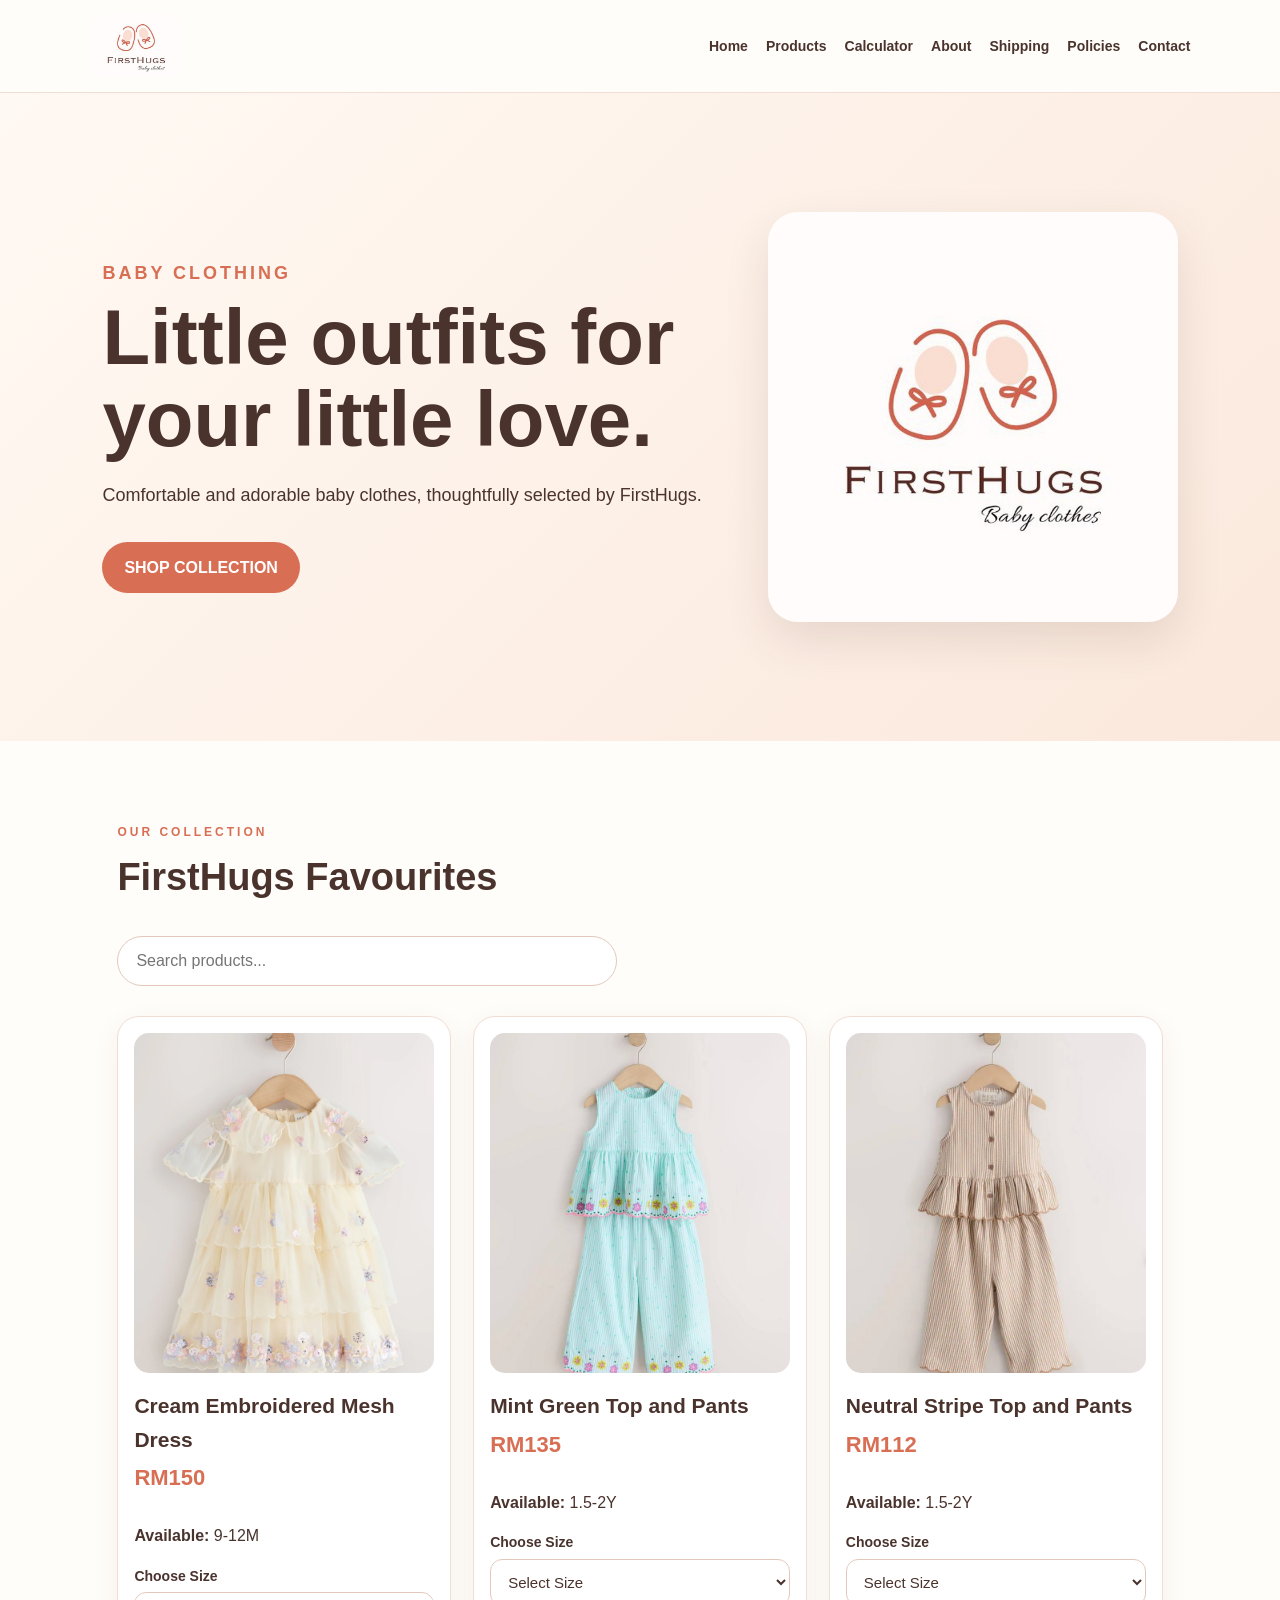
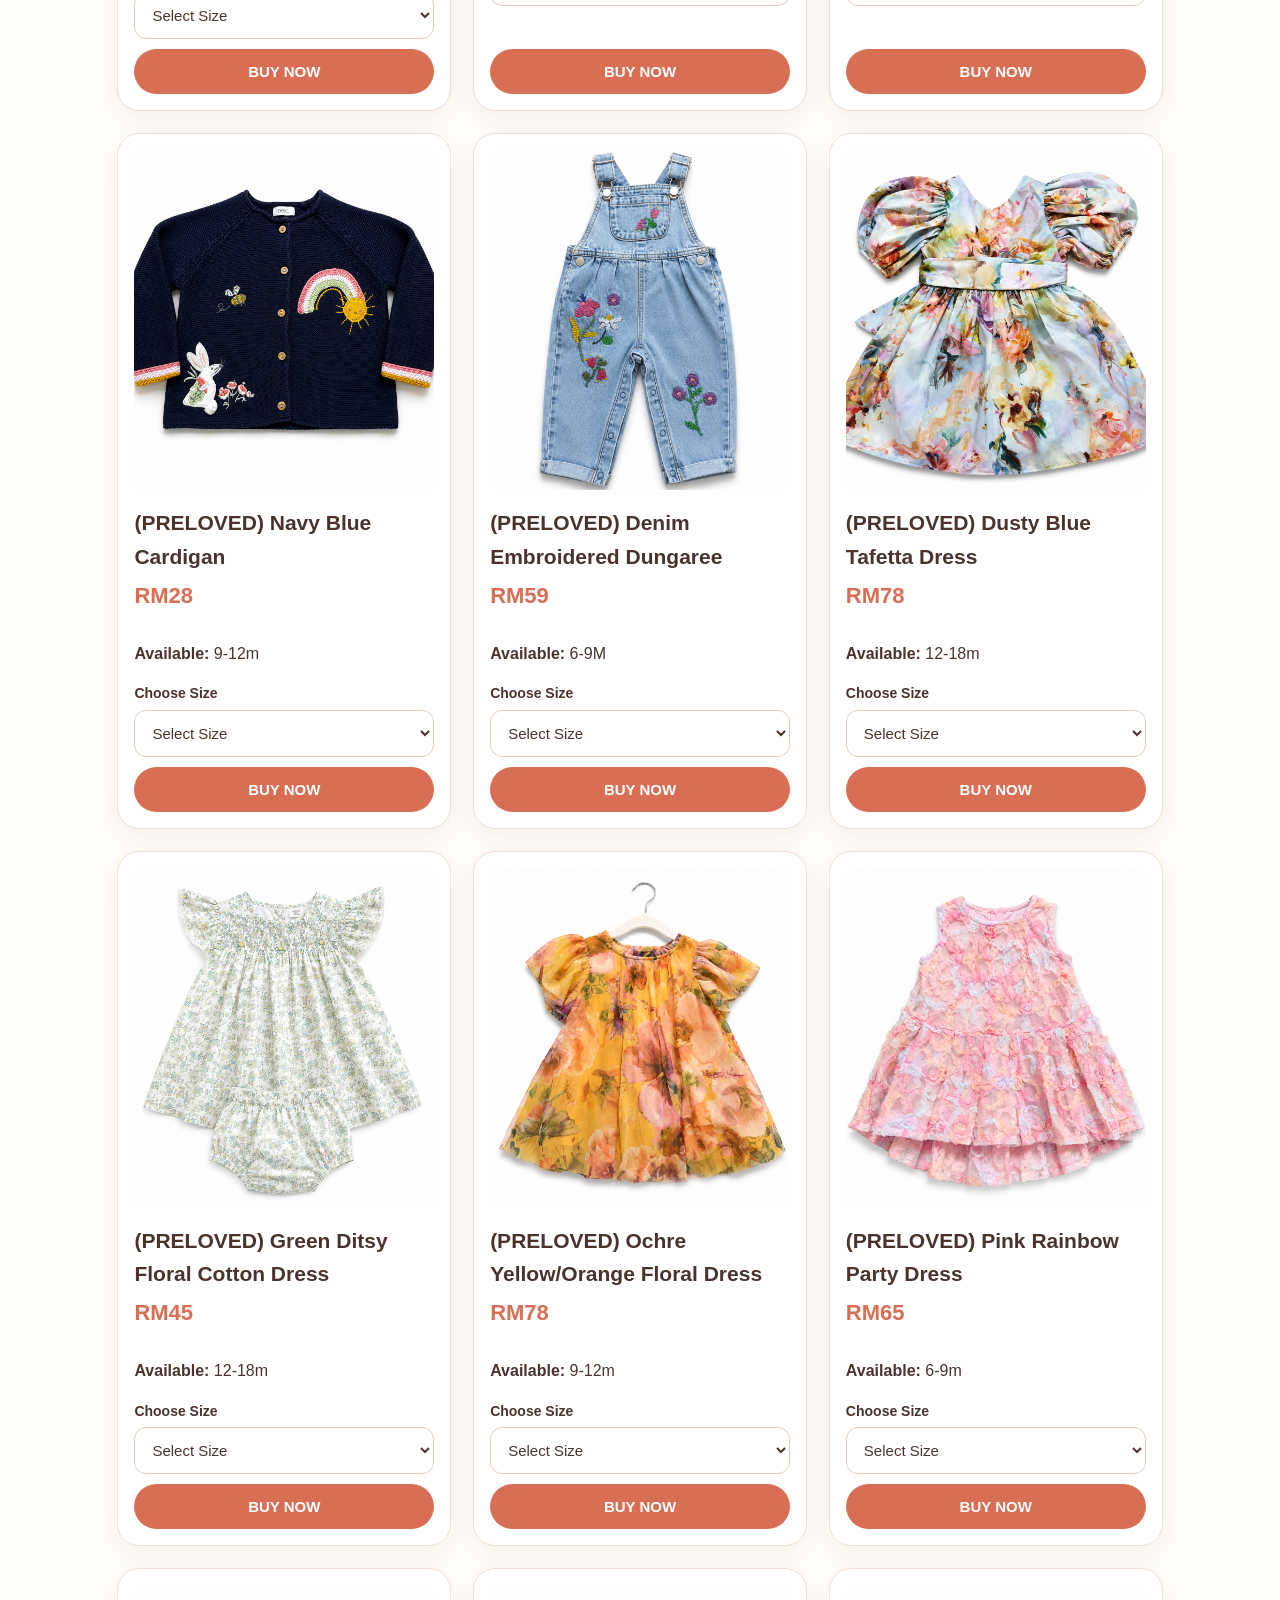
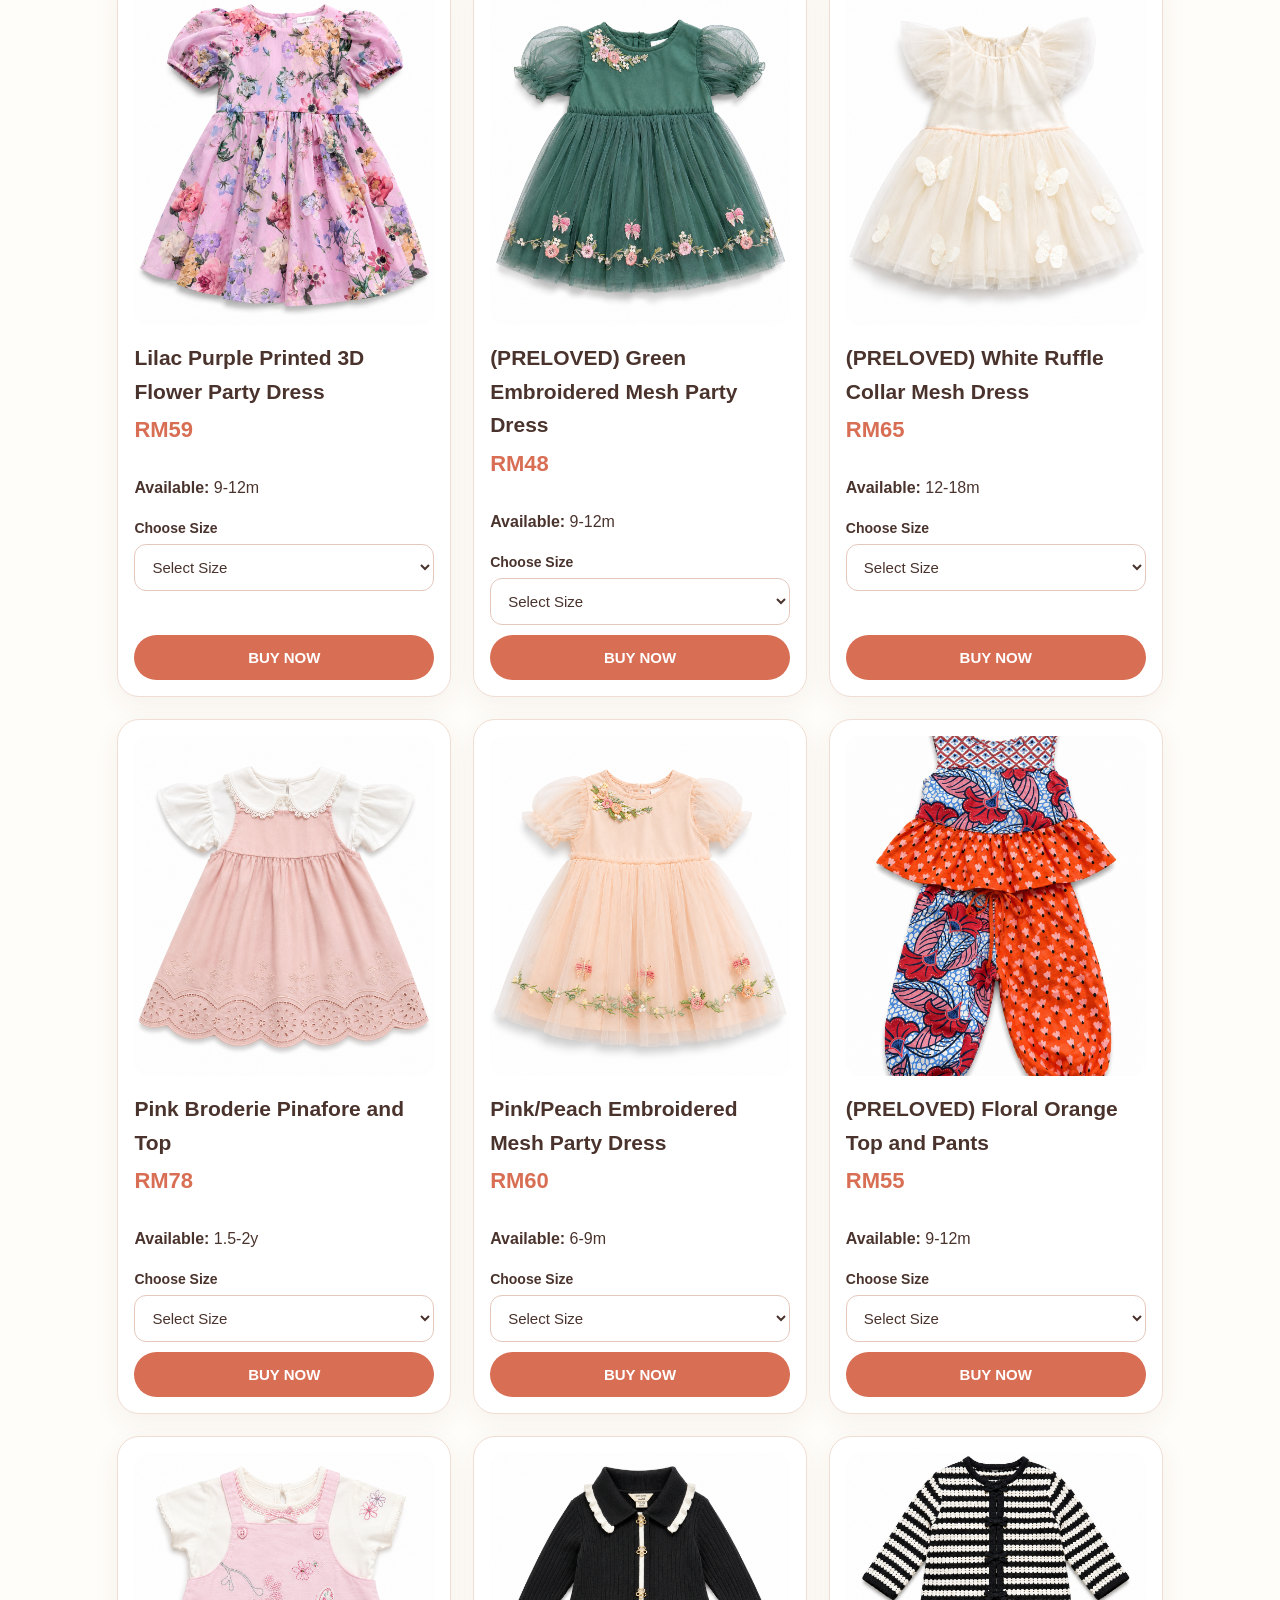
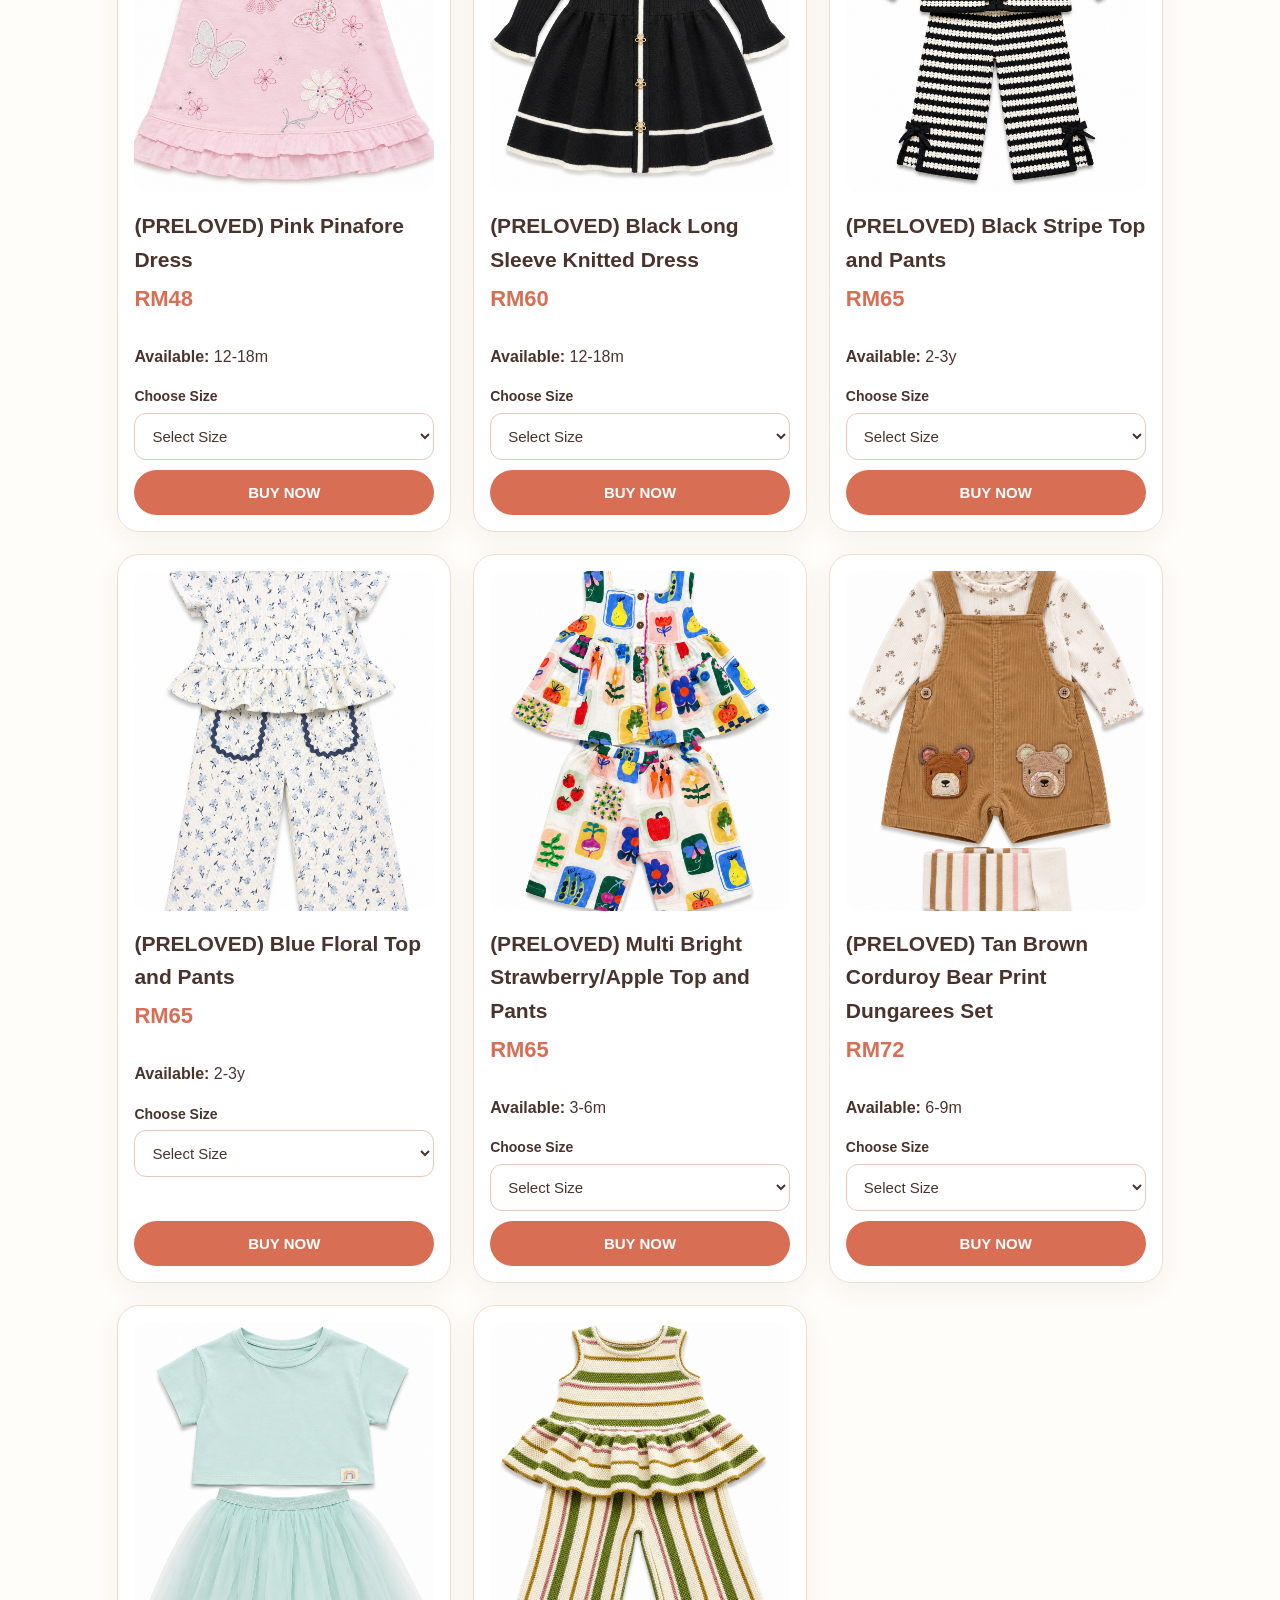
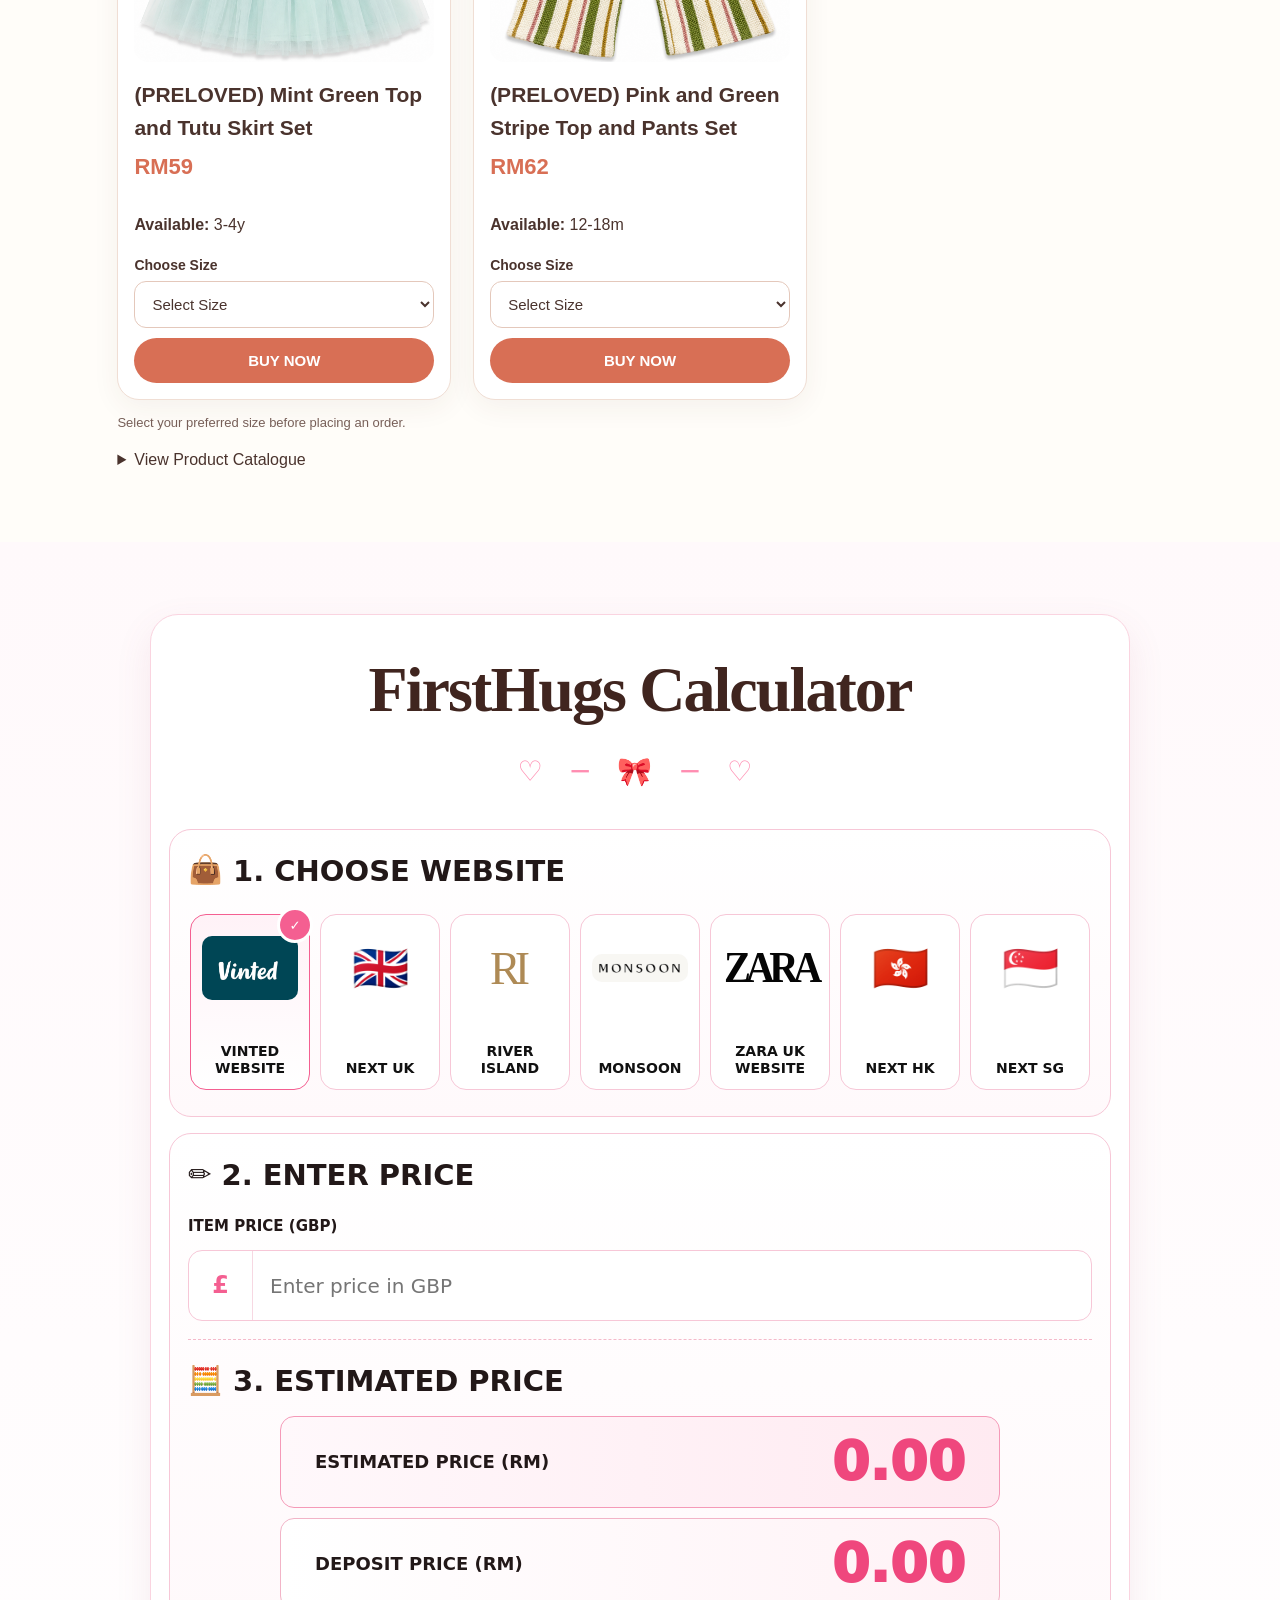
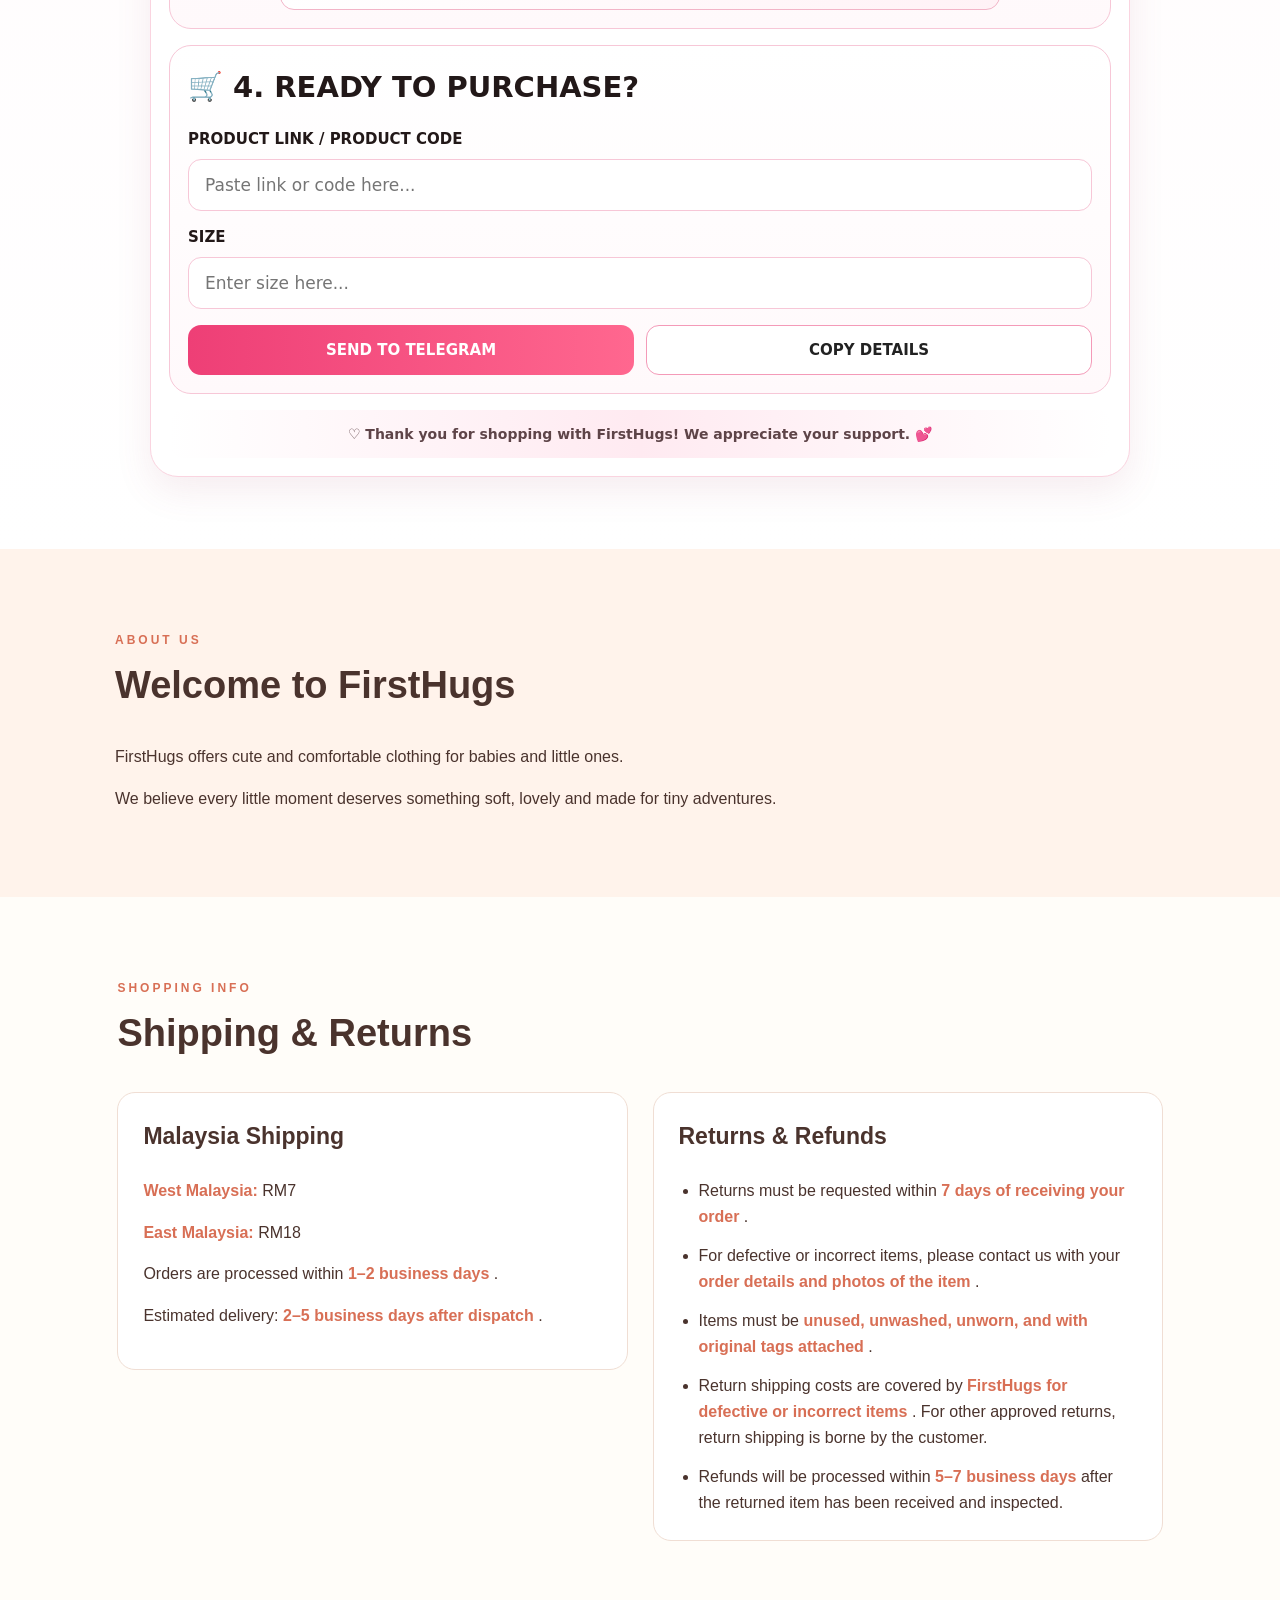
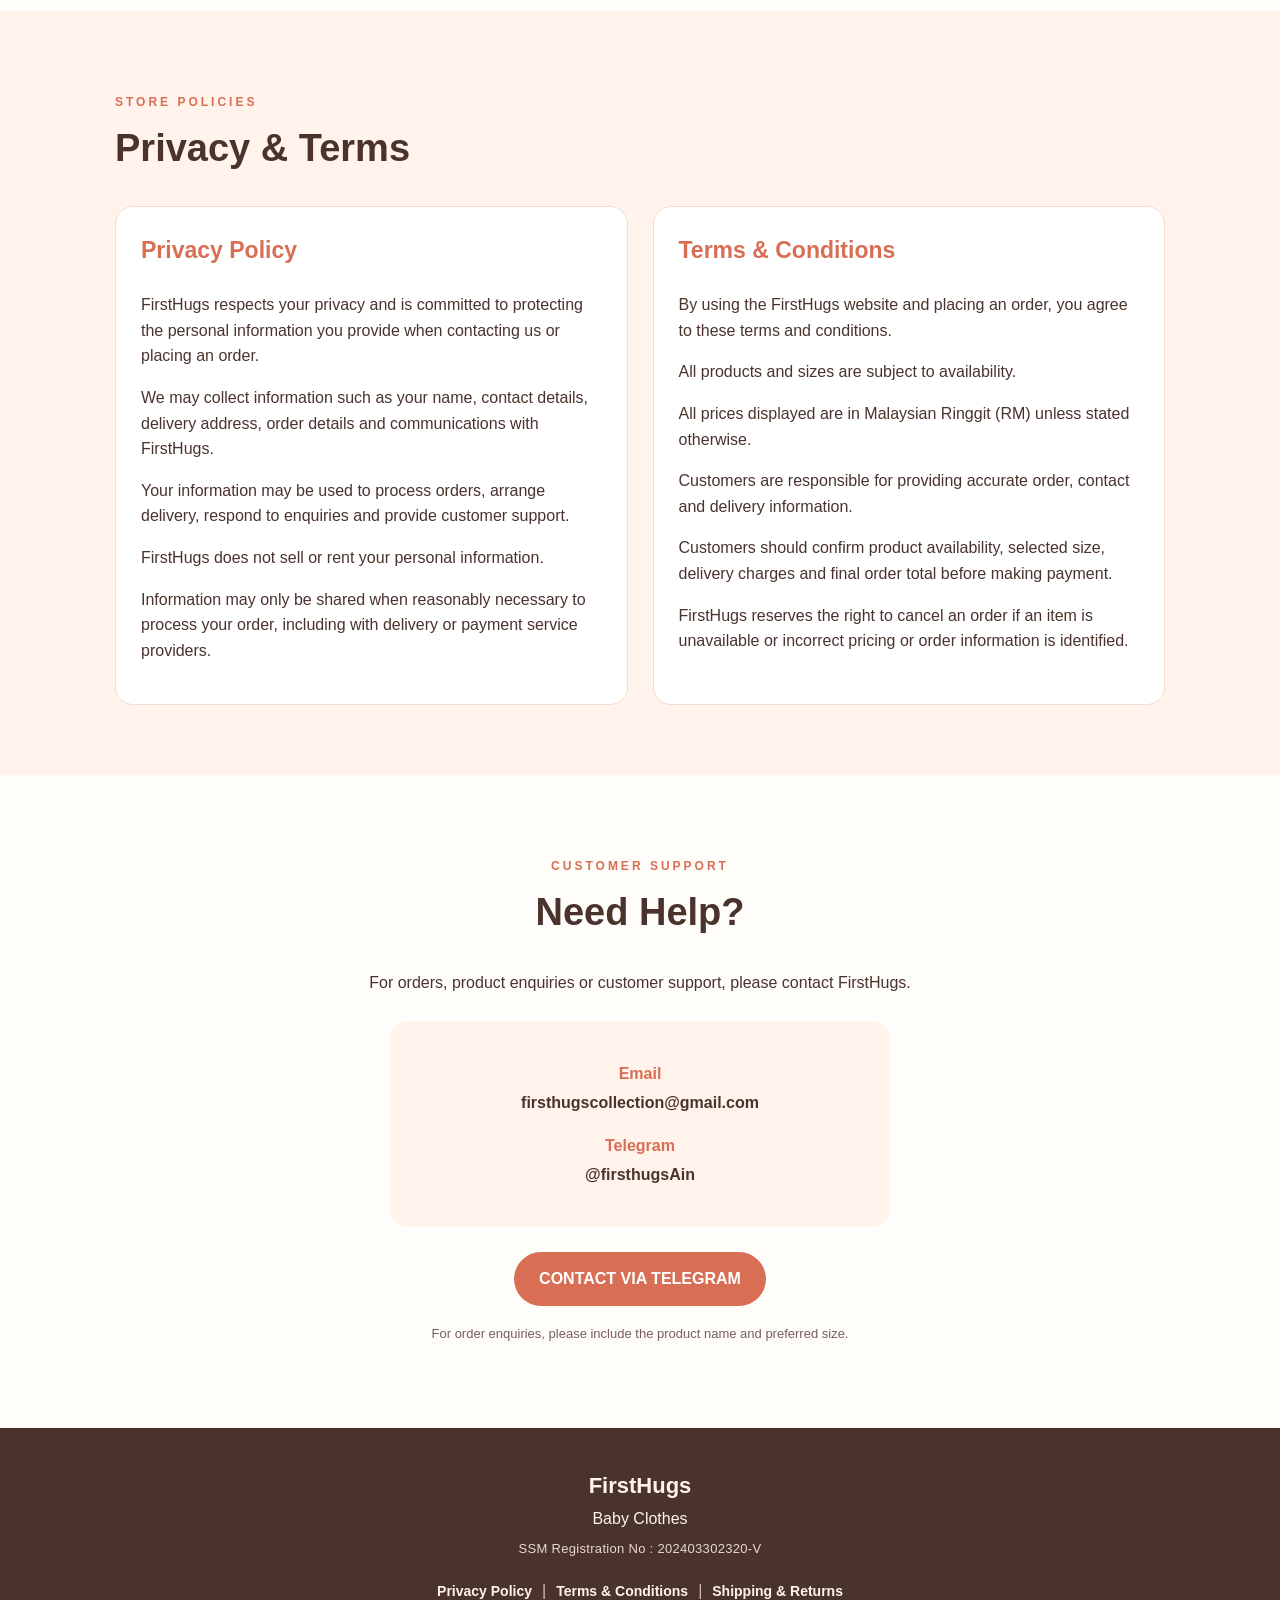
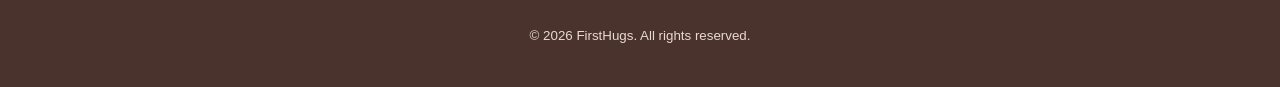
==== index.html @ 2684d957 "Update index.html" ====
<!DOCTYPE html>
<html lang="en">

<head>
  <meta charset="UTF-8">

  <meta
    name="viewport"
    content="width=device-width, initial-scale=1.0"
  >

  <title>FirstHugs | Baby Clothes Malaysia</title>

  <meta
    name="description"
    content="Shop FirstHugs baby clothes in Malaysia. Dresses, tops, pants, dungarees and preloved baby clothing with nationwide delivery."
  >

  <link rel="stylesheet" href="style.css">


<style>
/* ==============================
   FIRSTHUGS CALCULATOR
   Scoped styles only
================================ */
#calculator.fhc-section{
  padding:72px 18px;
  background:linear-gradient(180deg,#fff9fb 0%,#fff 100%);
}
#calculator .fhc-wrap{
  width:min(980px,100%);
  margin:0 auto;
  padding:18px;
  background:#fff;
  border:1px solid #fad4e0;
  border-radius:28px;
  box-shadow:0 14px 36px rgba(171,74,112,.10);
  color:#221818;
  font-family:Inter,ui-sans-serif,system-ui,-apple-system,"Segoe UI",sans-serif;
}
#calculator *{box-sizing:border-box}
#calculator .fhc-header{text-align:center;padding:6px 10px 18px}
#calculator .fhc-header h2{
  margin:0;
  font-family:"Trebuchet MS","Comic Sans MS",cursive;
  font-size:clamp(38px,7vw,64px);
  font-weight:800;
  letter-spacing:-.03em;
  color:#40251f;
}
#calculator .fhc-decor{margin-top:8px;color:#ff8db1;font-size:28px;letter-spacing:10px}
#calculator .fhc-card{
  border:1.5px solid #f7c7d7;
  border-radius:22px;
  background:linear-gradient(180deg,#fff,#fff9fb);
  padding:18px;
  margin-top:16px;
}
#calculator .fhc-title{display:flex;align-items:center;gap:10px;font-size:clamp(21px,3vw,29px);font-weight:900;margin-bottom:16px}
#calculator .fhc-icon{font-size:28px}
#calculator .fhc-shops{display:grid;grid-template-columns:repeat(7,minmax(118px,1fr));gap:10px;overflow-x:auto;padding:4px 2px 8px}
#calculator .fhc-shop{
  min-width:118px;border:1.5px solid #f7c7d7;background:#fff;border-radius:16px;padding:12px 9px;cursor:pointer;
  display:flex;flex-direction:column;align-items:center;justify-content:space-between;gap:10px;min-height:176px;position:relative;
  color:#111;
}
#calculator .fhc-shop.fhc-active{border-color:#f45f91;background:linear-gradient(180deg,#fff2f7,#fff)}
#calculator .fhc-shop.fhc-active:after{content:'✓';position:absolute;right:-4px;top:-8px;width:30px;height:30px;border-radius:50%;display:grid;place-items:center;background:#f45f91;color:#fff;font-weight:900;border:3px solid #fff}
#calculator .fhc-logo-box{height:82px;width:100%;display:flex;align-items:center;justify-content:center}
#calculator .fhc-logo-img{max-width:96px;max-height:72px;object-fit:contain;border-radius:10px}
#calculator .fhc-flag{font-size:46px;line-height:1}
#calculator .fhc-ri{font-family:Georgia,serif;color:#ae8a55;font-size:46px;letter-spacing:-6px;padding-right:6px}
#calculator .fhc-zara{font-family:Didot,"Bodoni MT","Times New Roman",serif;font-size:44px;font-weight:900;letter-spacing:-6px;transform:scaleX(.92);color:#050505;line-height:1}
#calculator .fhc-shop-name{font-size:14px;font-weight:900;text-align:center;line-height:1.2;color:#111}
#calculator .fhc-price-wrap{display:grid;gap:12px}
#calculator .fhc-label{font-size:15px;font-weight:900;color:#221818}
#calculator .fhc-input-shell{display:flex;align-items:center;border:1.5px solid #f7c7d7;border-radius:14px;background:#fff;overflow:hidden}
#calculator .fhc-currency{min-width:64px;text-align:center;color:#f45f91;font-size:24px;font-weight:900;border-right:1px solid #f7d8e2;padding:15px 10px}
#calculator .fhc-input{width:100%;border:0;outline:0;font-size:20px;padding:17px;background:transparent;color:#221818}
#calculator .fhc-estimate{margin-top:18px;border-top:1px dashed #f4b9ca;padding-top:18px}
#calculator .fhc-result-grid{display:grid;grid-template-columns:1fr;gap:10px;max-width:720px;margin:0 auto}
#calculator .fhc-result-box{background:linear-gradient(90deg,#fff8fb,#ffeaf1);border:1.5px solid #f59ab8;border-radius:14px;padding:18px 34px;display:flex;align-items:center;justify-content:space-between;gap:18px;min-height:92px}
#calculator .fhc-result-label{font-weight:900;font-size:18px;color:#221818}
#calculator .fhc-amount{font-size:clamp(34px,6vw,54px);font-weight:950;color:#ef477d;line-height:1}
#calculator .fhc-deposit-box{border-color:#f2b4c7;background:linear-gradient(90deg,#fff,#fff2f6)}
#calculator .fhc-order-grid{display:grid;grid-template-columns:1fr;gap:14px}
#calculator .fhc-field{display:grid;gap:8px}
#calculator .fhc-text-input{width:100%;border:1.5px solid #f7c7d7;border-radius:13px;padding:15px 16px;font-size:17px;background:#fff;color:#221818;outline:0}
#calculator .fhc-actions{display:grid;grid-template-columns:1fr 1fr;gap:12px;margin-top:16px}
#calculator .fhc-btn{border:0;border-radius:13px;padding:15px 14px;font-size:15px;font-weight:900;cursor:pointer;text-align:center}
#calculator .fhc-telegram{background:linear-gradient(90deg,#ee3f76,#ff678f);color:white}
#calculator .fhc-copy{background:#fff;border:1.5px solid #f49ab8;color:#222}
#calculator .fhc-footer{margin-top:16px;text-align:center;padding:13px;border-radius:14px;background:linear-gradient(90deg,#fff,#ffeaf1,#fff);font-weight:800;font-size:14px;color:#5e4448}
@media(max-width:720px){
  #calculator.fhc-section{padding:44px 8px}
  #calculator .fhc-wrap{padding:10px;border-radius:20px}
  #calculator .fhc-card{padding:14px;border-radius:18px}
  #calculator .fhc-shops{grid-template-columns:repeat(7,112px)}
  #calculator .fhc-shop{min-width:112px;min-height:160px}
  #calculator .fhc-result-grid,#calculator .fhc-actions{grid-template-columns:1fr}
  #calculator .fhc-header h2{font-size:42px}
  #calculator .fhc-result-box{padding:16px 18px}
}
</style>
</head>


<body>


<!-- ==============================
     HEADER
================================ -->

<header class="top">

  <a class="brand" href="#home">

    <img
      src="firsthugs-logo.jpeg"
      alt="FirstHugs Baby Clothes Logo"
    >

  </a>


  <nav>

    <a href="#home">
      Home
    </a>

    <a href="#products">
      Products
    </a>

    <a href="#calculator">
      Calculator
    </a>

    <a href="#about">
      About
    </a>

    <a href="#shipping">
      Shipping
    </a>

    <a href="#policies">
      Policies
    </a>

    <a href="#contact">
      Contact
    </a>

  </nav>

</header>



<main>


<!-- ==============================
     HOME
================================ -->

<section
  class="hero"
  id="home"
>

  <div class="hero-text">

    <p class="eyebrow">
      BABY CLOTHING
    </p>


    <h1>
      Little outfits for your little love.
    </h1>


    <p>
      Comfortable and adorable baby clothes,
      thoughtfully selected by FirstHugs.
    </p>


    <a
      class="main-button"
      href="#products"
    >
      SHOP COLLECTION
    </a>

  </div>


  <img
    class="hero-logo"
    src="firsthugs-logo.jpeg"
    alt="FirstHugs Baby Clothes"
  >

</section>



<!-- ==============================
     PRODUCTS
================================ -->

<section
  id="products"
  class="section"
>

  <p class="eyebrow">
    OUR COLLECTION
  </p>


  <h2>
    FirstHugs Favourites
  </h2>


  <div class="search-area">

    <input
      type="search"
      id="product-search"
      placeholder="Search products..."
      aria-label="Search FirstHugs products"
    >

  </div>


  <!--
    ALL PRODUCT CARDS FROM products.js
    WILL APPEAR HERE AUTOMATICALLY
  -->

  <div
    id="product-list"
    class="products"
  ></div>


  <p
    id="no-products"
    class="note"
    style="display: none;"
  >
    No products found.
  </p>


  <p class="note">
    Select your preferred size before placing an order.
  </p>


  <!-- ============================
       CRAWLER-FRIENDLY CATALOGUE
  ============================= -->

  <details class="catalogue-summary">

    <summary>
      View Product Catalogue
    </summary>


    <div class="catalogue-content">

      <h3>
        Current FirstHugs Collection
      </h3>


      <p>
        <strong>Cream Embroidered Mesh Dress</strong><br>
        RM150 · Available Size: 9-12M
      </p>


      <p>
        <strong>Neutral Embroidered Top and Pants</strong><br>
        RM125 · Available Size: 1.5-2Y
      </p>


      <p>
        <strong>Mint Green Top and Pants</strong><br>
        RM135 · Available Size: 1.5-2Y
      </p>


      <p>
        <strong>Neutral Stripe Top and Pants</strong><br>
        RM112 · Available Size: 1.5-2Y
      </p>


      <p>
        <strong>(PRELOVED) Navy Blue Cardigan</strong><br>
        RM28 · Available Size: 9-12M
      </p>


      <p>
        <strong>(PRELOVED) Denim Embroidered Dungaree</strong><br>
        RM59 · Available Size: 6-9M
      </p>


      <p>
        <strong>(PRELOVED) Dusty Blue Tafetta Dress</strong><br>
        RM78 · Available Size: 12-18M
      </p>


      <p>
        <strong>(PRELOVED) Green Ditsy Floral Cotton Dress</strong><br>
        RM45 · Available Size: 12-18M
      </p>


      <p>
        <strong>(PRELOVED) Ochre Yellow/Orange Floral Dress</strong><br>
        RM78 · Available Size: 9-12M
      </p>


      <p>
        <strong>(PRELOVED) Pink Rainbow Party Dress</strong><br>
        RM65 · Available Size: 6-9M
      </p>


      <p>
        <strong>Berry Red Embroidered Mesh Party Dress</strong><br>
        RM78 · Available Size: 9-12M
      </p>


      <p>
        <strong>Lilac Purple Printed 3D Flower Party Dress</strong><br>
        RM59 · Available Size: 9-12M
      </p>


      <p>
        <strong>(PRELOVED) Green Embroidered Mesh Party Dress</strong><br>
        RM48 · Available Size: 9-12M
      </p>


      <p>
        <strong>(PRELOVED) White Ruffle Collar Mesh Dress</strong><br>
        RM65 · Available Size: 12-18M
      </p>


      <p>
        <strong>Pink Broderie Pinafore and Top</strong><br>
        RM78 · Available Size: 1.5-2Y
      </p>


      <p>
        <strong>Pink/Peach Embroidered Mesh Party Dress</strong><br>
        RM60 · Available Size: 6-9M
      </p>


      <p>
        <strong>(PRELOVED) Floral Orange Top and Pants</strong><br>
        RM55 · Available Size: 9-12M
      </p>


      <p>
        <strong>(PRELOVED) White Tulip Top and Pants</strong><br>
        RM65 · Available Size: 9-12M
      </p>


      <p>
        <strong>(PRELOVED) Pink Pinafore Dress</strong><br>
        RM48 · Available Size: 12-18M
      </p>


      <p>
        <strong>(PRELOVED) Black Long Sleeve Knitted Dress</strong><br>
        RM60 · Available Size: 12-18M
      </p>


      <p>
        <strong>(PRELOVED) Black Stripe Top and Pants</strong><br>
        RM65 · Available Size: 2-3Y
      </p>


      <p>
        <strong>(PRELOVED) White Long Sleeve Knitted Dress</strong><br>
        RM60 · Available Size: 12-18M
      </p>


      <p>
        <strong>(PRELOVED) Blue Floral Top and Pants</strong><br>
        RM65 · Available Size: 2-3Y
      </p>


      <p>
        <strong>(PRELOVED) Multi Bright Strawberry/Apple Top and Pants</strong><br>
        RM65 · Available Size: 3-6M
      </p>


      <p>
        <strong>(PRELOVED) Tan Brown Corduroy Bear Print Dungarees Set</strong><br>
        RM72 · Available Size: 6-9M
      </p>


      <p>
        <strong>(PRELOVED) Mint Green Top and Tutu Skirt Set</strong><br>
        RM59 · Available Size: 3-4Y
      </p>


      <p>
        <strong>(PRELOVED) Pink and Green Stripe Top and Pants Set</strong><br>
        RM62 · Available Size: 12-18M
      </p>

    </div>

  </details>

</section>




<!-- ==============================
     FIRSTHUGS CALCULATOR
================================ -->
<section id="calculator" class="fhc-section">
  <div class="fhc-wrap">
    <div class="fhc-header">
      <h2>FirstHugs Calculator</h2>
      <div class="fhc-decor">♡ ─ 🎀 ─ ♡</div>
    </div>

    <div class="fhc-card">
      <div class="fhc-title"><span class="fhc-icon">👜</span><span>1. CHOOSE WEBSITE</span></div>
      <div class="fhc-shops" id="fhc-shops">
        <button type="button" class="fhc-shop fhc-active" data-shop="VINTED WEBSITE" data-currency="GBP" data-symbol="£" data-formula="vinted" data-deposit="vinted">
          <div class="fhc-logo-box"><img class="fhc-logo-img" src="[data-uri]" alt="Vinted"></div>
          <div class="fhc-shop-name">VINTED<br>WEBSITE</div>
        </button>
        <button type="button" class="fhc-shop" data-shop="NEXT UK" data-currency="GBP" data-symbol="£" data-formula="uk" data-deposit="50">
          <div class="fhc-logo-box"><div class="fhc-flag">🇬🇧</div></div><div class="fhc-shop-name">NEXT UK</div>
        </button>
        <button type="button" class="fhc-shop" data-shop="RIVER ISLAND" data-currency="GBP" data-symbol="£" data-formula="uk" data-deposit="50">
          <div class="fhc-logo-box"><div class="fhc-ri">RI</div></div><div class="fhc-shop-name">RIVER ISLAND</div>
        </button>
        <button type="button" class="fhc-shop" data-shop="MONSOON" data-currency="GBP" data-symbol="£" data-formula="uk" data-deposit="50">
          <div class="fhc-logo-box"><img class="fhc-logo-img" src="[data-uri]" alt="Monsoon"></div><div class="fhc-shop-name">MONSOON</div>
        </button>
        <button type="button" class="fhc-shop" data-shop="ZARA UK WEBSITE" data-currency="GBP" data-symbol="£" data-formula="zara" data-deposit="50">
          <div class="fhc-logo-box"><div class="fhc-zara">ZARA</div></div><div class="fhc-shop-name">ZARA UK<br>WEBSITE</div>
        </button>
        <button type="button" class="fhc-shop" data-shop="NEXT HK" data-currency="HKD" data-symbol="HK$" data-formula="hk" data-deposit="60">
          <div class="fhc-logo-box"><div class="fhc-flag">🇭🇰</div></div><div class="fhc-shop-name">NEXT HK</div>
        </button>
        <button type="button" class="fhc-shop" data-shop="NEXT SG" data-currency="SGD" data-symbol="S$" data-formula="sg" data-deposit="60">
          <div class="fhc-logo-box"><div class="fhc-flag">🇸🇬</div></div><div class="fhc-shop-name">NEXT SG</div>
        </button>
      </div>
    </div>

    <div class="fhc-card">
      <div class="fhc-title"><span class="fhc-icon">✏️</span><span>2. ENTER PRICE</span></div>
      <div class="fhc-price-wrap">
        <label class="fhc-label" id="fhc-price-label" for="fhc-price-input">ITEM PRICE (GBP)</label>
        <div class="fhc-input-shell"><span class="fhc-currency" id="fhc-currency-symbol">£</span><input class="fhc-input" id="fhc-price-input" type="number" inputmode="decimal" min="0" step="0.01" placeholder="Enter price in GBP"></div>
      </div>

      <div class="fhc-estimate">
        <div class="fhc-title" style="margin-bottom:12px"><span class="fhc-icon">🧮</span><span>3. ESTIMATED PRICE</span></div>
        <div class="fhc-result-grid">
          <div class="fhc-result-box">
            <div class="fhc-result-label">ESTIMATED PRICE (RM)</div>
            <div class="fhc-amount" id="fhc-result">0.00</div>
          </div>
          <div class="fhc-result-box fhc-deposit-box">
            <div class="fhc-result-label">DEPOSIT PRICE (RM)</div>
            <div class="fhc-amount" id="fhc-deposit">0.00</div>
          </div>
        </div>
      </div>
    </div>

    <div class="fhc-card">
      <div class="fhc-title"><span class="fhc-icon">🛒</span><span>4. READY TO PURCHASE?</span></div>
      <div class="fhc-order-grid">
        <div class="fhc-field">
          <label class="fhc-label" for="fhc-product-link">PRODUCT LINK / PRODUCT CODE</label>
          <input class="fhc-text-input" id="fhc-product-link" type="text" placeholder="Paste link or code here...">
        </div>
        <div class="fhc-field">
          <label class="fhc-label" for="fhc-product-size">SIZE</label>
          <input class="fhc-text-input" id="fhc-product-size" type="text" placeholder="Enter size here...">
        </div>
      </div>
      <div class="fhc-actions">
        <button type="button" class="fhc-btn fhc-telegram" id="fhc-telegram-btn">SEND TO TELEGRAM</button>
        <button type="button" class="fhc-btn fhc-copy" id="fhc-copy-btn">COPY DETAILS</button>
      </div>
    </div>

    <div class="fhc-footer">♡ Thank you for shopping with FirstHugs! We appreciate your support. 💕</div>
  </div>
</section>


<!-- ==============================
     ABOUT
================================ -->

<section
  id="about"
  class="section soft"
>

  <div class="section-inner">

    <p class="eyebrow">
      ABOUT US
    </p>


    <h2>
      Welcome to FirstHugs
    </h2>


    <p>
      FirstHugs offers cute and comfortable clothing
      for babies and little ones.
    </p>


    <p>
      We believe every little moment deserves
      something soft, lovely and made for tiny adventures.
    </p>

  </div>

</section>



<!-- ==============================
     SHIPPING & RETURNS
================================ -->

<section
  id="shipping"
  class="section"
>

  <p class="eyebrow">
    SHOPPING INFO
  </p>


  <h2>
    Shipping & Returns
  </h2>


  <div class="info-grid">


    <!-- SHIPPING -->

    <div class="info-card">

      <h3>
        Malaysia Shipping
      </h3>


      <p>
        <strong>
          West Malaysia:
        </strong>

        RM7
      </p>


      <p>
        <strong>
          East Malaysia:
        </strong>

        RM18
      </p>


      <p>
        Orders are processed within
        <strong>
          1–2 business days
        </strong>.
      </p>


      <p>
        Estimated delivery:
        <strong>
          2–5 business days after dispatch
        </strong>.
      </p>

    </div>


    <!-- RETURNS -->

    <div class="info-card">

      <h3>
        Returns & Refunds
      </h3>


      <ul class="return-list">

        <li>

          Returns must be requested within

          <strong>
            7 days of receiving your order
          </strong>.

        </li>


        <li>

          For defective or incorrect items,
          please contact us with your

          <strong>
            order details and photos of the item
          </strong>.

        </li>


        <li>

          Items must be

          <strong>
            unused, unwashed, unworn,
            and with original tags attached
          </strong>.

        </li>


        <li>

          Return shipping costs are covered by

          <strong>
            FirstHugs for defective or incorrect items
          </strong>.

          For other approved returns,
          return shipping is borne by the customer.

        </li>


        <li>

          Refunds will be processed within

          <strong>
            5–7 business days
          </strong>

          after the returned item has been received
          and inspected.

        </li>

      </ul>

    </div>


  </div>

</section>



<!-- ==============================
     PRIVACY & TERMS
================================ -->

<section
  id="policies"
  class="section soft"
>

  <div class="section-inner">

    <p class="eyebrow">
      STORE POLICIES
    </p>


    <h2>
      Privacy & Terms
    </h2>


    <div class="policy-grid">


      <!-- PRIVACY -->

      <div class="policy-card">

        <h3>
          Privacy Policy
        </h3>


        <p>
          FirstHugs respects your privacy and is committed
          to protecting the personal information you provide
          when contacting us or placing an order.
        </p>


        <p>
          We may collect information such as your name,
          contact details, delivery address, order details
          and communications with FirstHugs.
        </p>


        <p>
          Your information may be used to process orders,
          arrange delivery, respond to enquiries and provide
          customer support.
        </p>


        <p>
          FirstHugs does not sell or rent your personal
          information.
        </p>


        <p>
          Information may only be shared when reasonably
          necessary to process your order, including with
          delivery or payment service providers.
        </p>

      </div>


      <!-- TERMS -->

      <div class="policy-card">

        <h3>
          Terms & Conditions
        </h3>


        <p>
          By using the FirstHugs website and placing an order,
          you agree to these terms and conditions.
        </p>


        <p>
          All products and sizes are subject to availability.
        </p>


        <p>
          All prices displayed are in Malaysian Ringgit (RM)
          unless stated otherwise.
        </p>


        <p>
          Customers are responsible for providing accurate
          order, contact and delivery information.
        </p>


        <p>
          Customers should confirm product availability,
          selected size, delivery charges and final order total
          before making payment.
        </p>


        <p>
          FirstHugs reserves the right to cancel an order
          if an item is unavailable or incorrect pricing
          or order information is identified.
        </p>

      </div>


    </div>

  </div>

</section>



<!-- ==============================
     CUSTOMER SUPPORT
================================ -->

<section
  id="contact"
  class="section contact"
>

  <p class="eyebrow">
    CUSTOMER SUPPORT
  </p>


  <h2>
    Need Help?
  </h2>


  <p>
    For orders, product enquiries or customer support,
    please contact FirstHugs.
  </p>


  <div class="support-info">


    <div class="support-item">

      <strong>
        Email
      </strong>

      <a href="mailto:firsthugscollection@gmail.com">
        firsthugscollection@gmail.com
      </a>

    </div>


    <div class="support-item">

      <strong>
        Telegram
      </strong>

      <a
        href="https://t.me/firsthugsAin"
        target="_blank"
        rel="noopener noreferrer"
      >
        @firsthugsAin
      </a>

    </div>


  </div>


  <a
    class="telegram-button"
    href="https://t.me/firsthugsAin"
    target="_blank"
    rel="noopener noreferrer"
  >
    CONTACT VIA TELEGRAM
  </a>


  <p class="small">

    For order enquiries, please include
    the product name and preferred size.

  </p>

</section>


</main>



<!-- ==============================
     FOOTER
================================ -->

<footer>


  <strong class="footer-brand">
    FirstHugs
  </strong>


  <p class="footer-subtitle">
    Baby Clothes
  </p>


  <p class="ssm-number">
    SSM Registration No : 202403302320-V
  </p>


  <div class="footer-links">

    <a href="#policies">
      Privacy Policy
    </a>

    <span>|</span>

    <a href="#policies">
      Terms & Conditions
    </a>

    <span>|</span>

    <a href="#shipping">
      Shipping & Returns
    </a>

  </div>


  <small>
    © 2026 FirstHugs. All rights reserved.
  </small>


</footer>




<script>
/* ==============================
   FIRSTHUGS CALCULATOR LOGIC
================================ */
(function(){
  const state={shop:'VINTED WEBSITE',currency:'GBP',symbol:'£',formula:'vinted',deposit:'vinted'};
  const priceInput=document.getElementById('fhc-price-input');
  const resultEl=document.getElementById('fhc-result');
  const depositEl=document.getElementById('fhc-deposit');
  const currencySymbol=document.getElementById('fhc-currency-symbol');
  const priceLabel=document.getElementById('fhc-price-label');

  function estimate(v){
    if(!Number.isFinite(v)||v<0) return 0;
    switch(state.formula){
      case 'vinted': return ((v+2.99)*6.12)+25;
      case 'uk': return (v*6)+25;
      case 'zara': return ((v+2.95)*6)+25;
      case 'hk': return (v*0.52)+26;
      case 'sg': return (v*3.2)+10;
      default:return 0;
    }
  }

  function depositFor(est){
    if(est<=0) return 0;
    if(state.deposit==='vinted'){
      if(est<=80) return Math.max(0,est-25);
      if(est<=149) return Math.max(0,est-50);
      return 100;
    }
    return est*(Number(state.deposit)/100);
  }

  function update(){
    const raw=priceInput.value.trim();
    if(!raw){resultEl.textContent='0.00';depositEl.textContent='0.00';return;}
    const v=Number(raw);
    if(!Number.isFinite(v)||v<0){resultEl.textContent='0.00';depositEl.textContent='0.00';return;}
    const est=Math.ceil(estimate(v));
    const dep=Math.ceil(depositFor(est));
    resultEl.textContent=est.toLocaleString('en-MY');
    depositEl.textContent=dep.toLocaleString('en-MY');
  }

  priceInput.addEventListener('input',update);

  document.querySelectorAll('#calculator .fhc-shop').forEach(btn=>btn.addEventListener('click',()=>{
    document.querySelectorAll('#calculator .fhc-shop').forEach(x=>x.classList.remove('fhc-active'));
    btn.classList.add('fhc-active');
    state.shop=btn.dataset.shop;
    state.currency=btn.dataset.currency;
    state.symbol=btn.dataset.symbol;
    state.formula=btn.dataset.formula;
    state.deposit=btn.dataset.deposit;
    currencySymbol.textContent=state.symbol;
    priceLabel.textContent=`ITEM PRICE (${state.currency})`;
    priceInput.placeholder=`Enter price in ${state.currency}`;
    priceInput.value='';
    update();
  }));

  function orderDetails(){
    const link=document.getElementById('fhc-product-link').value.trim();
    const size=document.getElementById('fhc-product-size').value.trim();
    const price=priceInput.value.trim();
    return [
      'Hi FirstHugs, I would like to purchase:',
      '',
      `Website: ${state.shop}`,
      `Product Link / Product Code: ${link||'-'}`,
      `Size: ${size||'-'}`,
      `Price: ${price?price+' '+state.currency:'-'}`,
      `Estimated MYR: RM${resultEl.textContent}`,
      `Deposit MYR: RM${depositEl.textContent}`
    ].join('\n');
  }

  document.getElementById('fhc-copy-btn').addEventListener('click',async()=>{
    const btn=document.getElementById('fhc-copy-btn');
    const text=orderDetails();
    try{
      await navigator.clipboard.writeText(text);
      const old=btn.textContent;
      btn.textContent='COPIED!';
      setTimeout(()=>btn.textContent=old,1300);
    }catch{
      alert(text);
    }
  });

  document.getElementById('fhc-telegram-btn').addEventListener('click',()=>{
    const link=document.getElementById('fhc-product-link').value.trim();
    if(!link){alert('Please enter the product link / product code first.');return;}
    window.open(`https://t.me/firsthugsAin?text=${encodeURIComponent(orderDetails())}`,'_blank');
  });
})();
</script>


<!-- ==============================
     LOAD products.js
================================ -->

<script src="products.js"></script>



<script>


/* ==============================
   DISPLAY PRODUCTS
================================ */

function displayProducts(productArray) {


  const productList =
    document.getElementById(
      "product-list"
    );


  productList.innerHTML = "";



  productArray.forEach(
    function(product) {


      const productIndex =
        products.indexOf(product);



      /* IMAGE */

      let imageHTML = "";


      if (product.image) {

        imageHTML = `

          <img
            class="product-image"
            src="${encodeURI(product.image)}"
            alt="${product.name}"
            loading="lazy"
          >

        `;

      } else {

        imageHTML = `

          <div class="placeholder">
            Product photo coming soon
          </div>

        `;

      }



      /* AVAILABLE SIZES */

      const availableSizes =
        product.sizes.filter(
          function(item) {

            return item.available === true;

          }
        );



      const hasStock =
        availableSizes.length > 0;



      let sizeOptions = `

        <option value="">
          Select Size
        </option>

      `;



      availableSizes.forEach(
        function(item) {

          sizeOptions += `

            <option value="${item.size}">
              ${item.size}
            </option>

          `;

        }
      );



      /* AVAILABLE SIZE TEXT */

      let availableSizeText = "";


      if (hasStock) {

        availableSizeText =
          availableSizes
            .map(
              function(item) {

                return item.size;

              }
            )
            .join(", ");

      }



      /* SIZE BOX */

      let sizeHTML = "";


      if (hasStock) {

        sizeHTML = `

          <p class="availability-text">

            <strong>
              Available:
            </strong>

            ${availableSizeText}

          </p>


          <label
            class="size-label"
            for="size-${productIndex}"
          >
            Choose Size
          </label>


          <select
            id="size-${productIndex}"
            class="size-select"
          >

            ${sizeOptions}

          </select>

        `;

      } else {

        sizeHTML = `

          <p class="out-of-stock">
            Currently unavailable
          </p>

        `;

      }



      /* BUTTON */

      let buttonHTML = "";


      if (hasStock) {

        buttonHTML = `

          <button
            class="buy-button"
            type="button"
            onclick="orderProduct(${productIndex})"
          >
            BUY NOW
          </button>

        `;

      } else {

        buttonHTML = `

          <button
            class="buy-button sold-out-button"
            type="button"
            disabled
          >
            SOLD OUT
          </button>

        `;

      }



      /* PRODUCT */

      const productCard = `

        <article
          class="card product-card"
          data-product-name="${product.name.toLowerCase()}"
        >

          ${imageHTML}


          <div class="product-info">


            <h3>
              ${product.name}
            </h3>


            <p class="price">
              RM${product.price}
            </p>


            ${sizeHTML}


            ${buttonHTML}


          </div>

        </article>

      `;



      productList.insertAdjacentHTML(
        "beforeend",
        productCard
      );


    }
  );


}



/* ==============================
   SEARCH PRODUCTS
================================ */

function searchProducts() {


  const searchText =
    document
      .getElementById(
        "product-search"
      )
      .value
      .trim()
      .toLowerCase();



  const filteredProducts =
    products.filter(
      function(product) {


        return product.name
          .toLowerCase()
          .includes(searchText);


      }
    );



  displayProducts(
    filteredProducts
  );



  const noProducts =
    document.getElementById(
      "no-products"
    );


  if (
    filteredProducts.length === 0
  ) {

    noProducts.style.display =
      "block";

  } else {

    noProducts.style.display =
      "none";

  }


}



/* ==============================
   BUY NOW
================================ */

function orderProduct(
  productIndex
) {


  const product =
    products[productIndex];



  if (!product) {

    alert(
      "Product not found."
    );

    return;

  }



  const sizeBox =
    document.getElementById(
      "size-" + productIndex
    );



  if (!sizeBox) {

    alert(
      "This product is currently unavailable."
    );

    return;

  }



  const selectedSize =
    sizeBox.value;



  if (!selectedSize) {

    alert(
      "Please select a size first."
    );

    return;

  }



  const message =

    "Hi FirstHugs! 🧸\n\n" +

    "Saya nak order:\n\n" +

    "Item: " +
    product.name +
    "\n" +

    "Price: RM" +
    product.price +
    "\n" +

    "Size: " +
    selectedSize +
    "\n\n" +

    "Boleh check availability?";



  const telegramLink =

    "https://t.me/firsthugsAin?text=" +

    encodeURIComponent(message);



  window.open(
    telegramLink,
    "_blank"
  );


}



/* ==============================
   SEARCH LISTENER
================================ */

document
  .getElementById(
    "product-search"
  )
  .addEventListener(
    "input",
    searchProducts
  );



/* ==============================
   LOAD ALL PRODUCTS
================================ */

displayProducts(products);


</script>


</body>

</html>
---- style.css ----
* {
  box-sizing: border-box;
}

html {
  scroll-behavior: smooth;
}

body {
  margin: 0;
  font-family: Arial, Helvetica, sans-serif;
  color: #4a332d;
  background: #fffdf9;
  line-height: 1.6;
}

button,
input,
select {
  font-family: inherit;
}


/* HEADER */

.top {
  position: sticky;
  top: 0;
  z-index: 100;

  display: flex;
  justify-content: space-between;
  align-items: center;

  padding: 14px 7%;

  background: #fffdf9;

  border-bottom: 1px solid #f1dfd5;
}

.brand img {
  display: block;

  width: 92px;
  height: 64px;

  object-fit: cover;

  border-radius: 12px;
}

.top nav {
  display: flex;

  gap: 18px;

  flex-wrap: wrap;
}

.top nav a {
  color: #4a332d;

  text-decoration: none;

  font-size: 14px;

  font-weight: 700;
}

.top nav a:hover {
  color: #d86f55;
}


/* HERO */

.hero {
  min-height: 72vh;

  padding: 70px 8%;

  display: grid;

  grid-template-columns: 1.2fr 0.8fr;

  align-items: center;

  gap: 50px;

  background:
    linear-gradient(
      135deg,
      #fff9f3,
      #fbe8dc
    );
}

.hero h1 {
  max-width: 800px;

  margin: 10px 0 20px;

  font-size:
    clamp(
      42px,
      7vw,
      78px
    );

  line-height: 1.05;
}

.hero p {
  max-width: 620px;

  font-size: 18px;
}

.hero-logo {
  display: block;

  width: 100%;

  max-width: 430px;

  margin: auto;

  border-radius: 30px;

  box-shadow:
    0 18px 45px
    rgba(74, 51, 45, 0.12);
}


/* GENERAL */

.eyebrow {
  margin-bottom: 5px;

  color: #d86f55;

  font-size: 12px;

  font-weight: 800;

  letter-spacing: 3px;
}

.main-button {
  display: inline-block;

  margin-top: 14px;

  padding: 13px 22px;

  background: #d86f55;

  color: white;

  text-decoration: none;

  border-radius: 30px;

  font-weight: 800;
}

.main-button:hover {
  opacity: 0.9;
}


/* SECTIONS */

.section {
  max-width: 1250px;

  margin: auto;

  padding: 70px 8%;
}

.section h2 {
  margin: 4px 0 28px;

  font-size: 38px;
}

.section-inner {
  max-width: 1050px;

  margin: auto;
}

.soft {
  max-width: none;

  background: #fff3eb;
}


/* SEARCH */

.search-area {
  margin-bottom: 30px;
}

#product-search {
  width: 100%;

  max-width: 500px;

  padding: 15px 18px;

  border: 1px solid #e4c8bb;

  border-radius: 30px;

  background: white;

  color: #4a332d;

  font-size: 16px;

  outline: none;
}

#product-search:focus {
  border-color: #d86f55;
}


/* PRODUCTS */

.products {
  display: grid;

  grid-template-columns:
    repeat(3, minmax(0, 1fr));

  gap: 22px;
}

.card {
  display: flex;

  flex-direction: column;

  padding: 16px;

  background: white;

  border: 1px solid #f0ded4;

  border-radius: 22px;

  overflow: hidden;

  box-shadow:
    0 8px 28px
    rgba(80, 50, 40, 0.06);
}

.product-image {
  display: block;

  width: 100%;

  height: 340px;

  object-fit: cover;

  object-position: center;

  border-radius: 15px;
}

.placeholder {
  height: 340px;

  display: flex;

  align-items: center;

  justify-content: center;

  padding: 20px;

  background: #f9e8df;

  border-radius: 15px;

  color: #a06b5d;

  text-align: center;
}

.product-info {
  display: flex;

  flex: 1;

  flex-direction: column;
}

.product-info h3 {
  margin: 16px 0 0;

  font-size: 21px;
}

.price {
  margin: 4px 0 12px;

  color: #d86f55;

  font-size: 22px;

  font-weight: 800;
}


/* SIZE */

.size-label {
  display: block;

  margin-bottom: 5px;

  font-size: 14px;

  font-weight: 700;
}

.size-select {
  width: 100%;

  margin-bottom: 10px;

  padding: 13px;

  border: 1px solid #e4c8bb;

  border-radius: 12px;

  background: white;

  color: #4a332d;

  font-size: 15px;

  outline: none;
}

.size-select:focus {
  border-color: #d86f55;
}


/* BUY BUTTON */

.buy-button {
  width: 100%;

  margin-top: auto;

  padding: 14px;

  border: 0;

  border-radius: 30px;

  background: #d86f55;

  color: white;

  font-size: 15px;

  font-weight: 800;

  cursor: pointer;
}

.buy-button:hover {
  opacity: 0.9;
}

.sold-out-button {
  background: #c8b4ac;

  cursor: not-allowed;
}

.out-of-stock {
  color: #a06b5d;

  font-weight: 700;
}


/* SHIPPING */

.info-grid {
  display: grid;

  grid-template-columns:
    repeat(2, minmax(0, 1fr));

  gap: 25px;

  align-items: start;
}

.info-card {
  padding: 25px;

  background: white;

  border: 1px solid #f0ded4;

  border-radius: 18px;
}

.info-card h3 {
  margin-top: 0;

  font-size: 23px;
}

.info-card strong {
  color: #d86f55;
}


/* RETURNS */

.return-list {
  margin: 0;

  padding-left: 20px;
}

.return-list li {
  margin-bottom: 14px;
}

.return-list li:last-child {
  margin-bottom: 0;
}


/* POLICIES */

.policy-grid {
  display: grid;

  grid-template-columns:
    repeat(2, minmax(0, 1fr));

  gap: 25px;

  margin-top: 25px;
}

.policy-card {
  padding: 25px;

  background: white;

  border: 1px solid #f0ded4;

  border-radius: 18px;
}

.policy-card h3 {
  margin-top: 0;

  color: #d86f55;

  font-size: 23px;
}


/* CUSTOMER SUPPORT */

.contact {
  text-align: center;
}

.support-info {
  max-width: 500px;

  margin: 25px auto;

  padding: 22px;

  background: #fff3eb;

  border-radius: 18px;
}

.support-item {
  margin: 18px 0;
}

.support-item strong {
  display: block;

  margin-bottom: 3px;

  color: #d86f55;
}

.support-info a {
  color: #4a332d;

  text-decoration: none;

  font-weight: 600;

  overflow-wrap: anywhere;
}

.support-info a:hover {
  color: #d86f55;
}

.telegram-button {
  display: inline-block;

  padding: 14px 25px;

  background: #d86f55;

  color: white;

  text-decoration: none;

  border-radius: 30px;

  font-weight: 800;
}

.telegram-button:hover {
  opacity: 0.9;
}

.note,
.small {
  color: #775f58;

  font-size: 13px;
}

.small {
  margin-top: 18px;
}


/* FOOTER */

footer {
  padding: 40px 7%;

  background: #4a332d;

  color: #fff3eb;

  text-align: center;
}

.footer-brand {
  display: block;

  font-size: 22px;
}

.footer-subtitle {
  margin: 3px 0;
}

.ssm-number {
  margin: 8px 0 0;

  color: #e9d8d1;

  font-size: 13px;

  letter-spacing: 0.3px;
}

.footer-links {
  display: flex;

  justify-content: center;

  align-items: center;

  flex-wrap: wrap;

  gap: 10px;

  margin: 18px 0;
}

.footer-links a {
  color: #fff3eb;

  text-decoration: none;

  font-size: 14px;

  font-weight: 600;
}

.footer-links a:hover {
  text-decoration: underline;
}

.footer-links span {
  color: #d8bdb2;
}

footer small {
  color: #e9d8d1;
}


/* TABLET */

@media (max-width: 900px) {

  .products {
    grid-template-columns:
      repeat(2, minmax(0, 1fr));
  }

}


/* PHONE */

@media (max-width: 760px) {

  .top {
    padding: 12px 5%;

    align-items: flex-start;
  }


  .brand img {
    width: 70px;

    height: 52px;
  }


  .top nav {
    max-width: 250px;

    gap: 8px 12px;

    justify-content: flex-end;
  }


  .top nav a {
    font-size: 11px;
  }


  .hero {
    min-height: auto;

    grid-template-columns: 1fr;

    padding: 50px 7%;

    gap: 35px;
  }


  .hero h1 {
    font-size: 43px;
  }


  .hero-logo {
    max-width: 280px;
  }


  .products,
  .info-grid,
  .policy-grid {
    grid-template-columns: 1fr;
  }


  .section {
    padding: 55px 7%;
  }


  .section h2 {
    font-size: 31px;
  }


  .product-image,
  .placeholder {
    height: 400px;
  }


  .footer-links {
    flex-direction: column;

    gap: 7px;
  }


  .footer-links span {
    display: none;
  }

}


/* SMALL PHONE */

@media (max-width: 430px) {

  .hero h1 {
    font-size: 38px;
  }


  .product-image,
  .placeholder {
    height: 350px;
  }

}
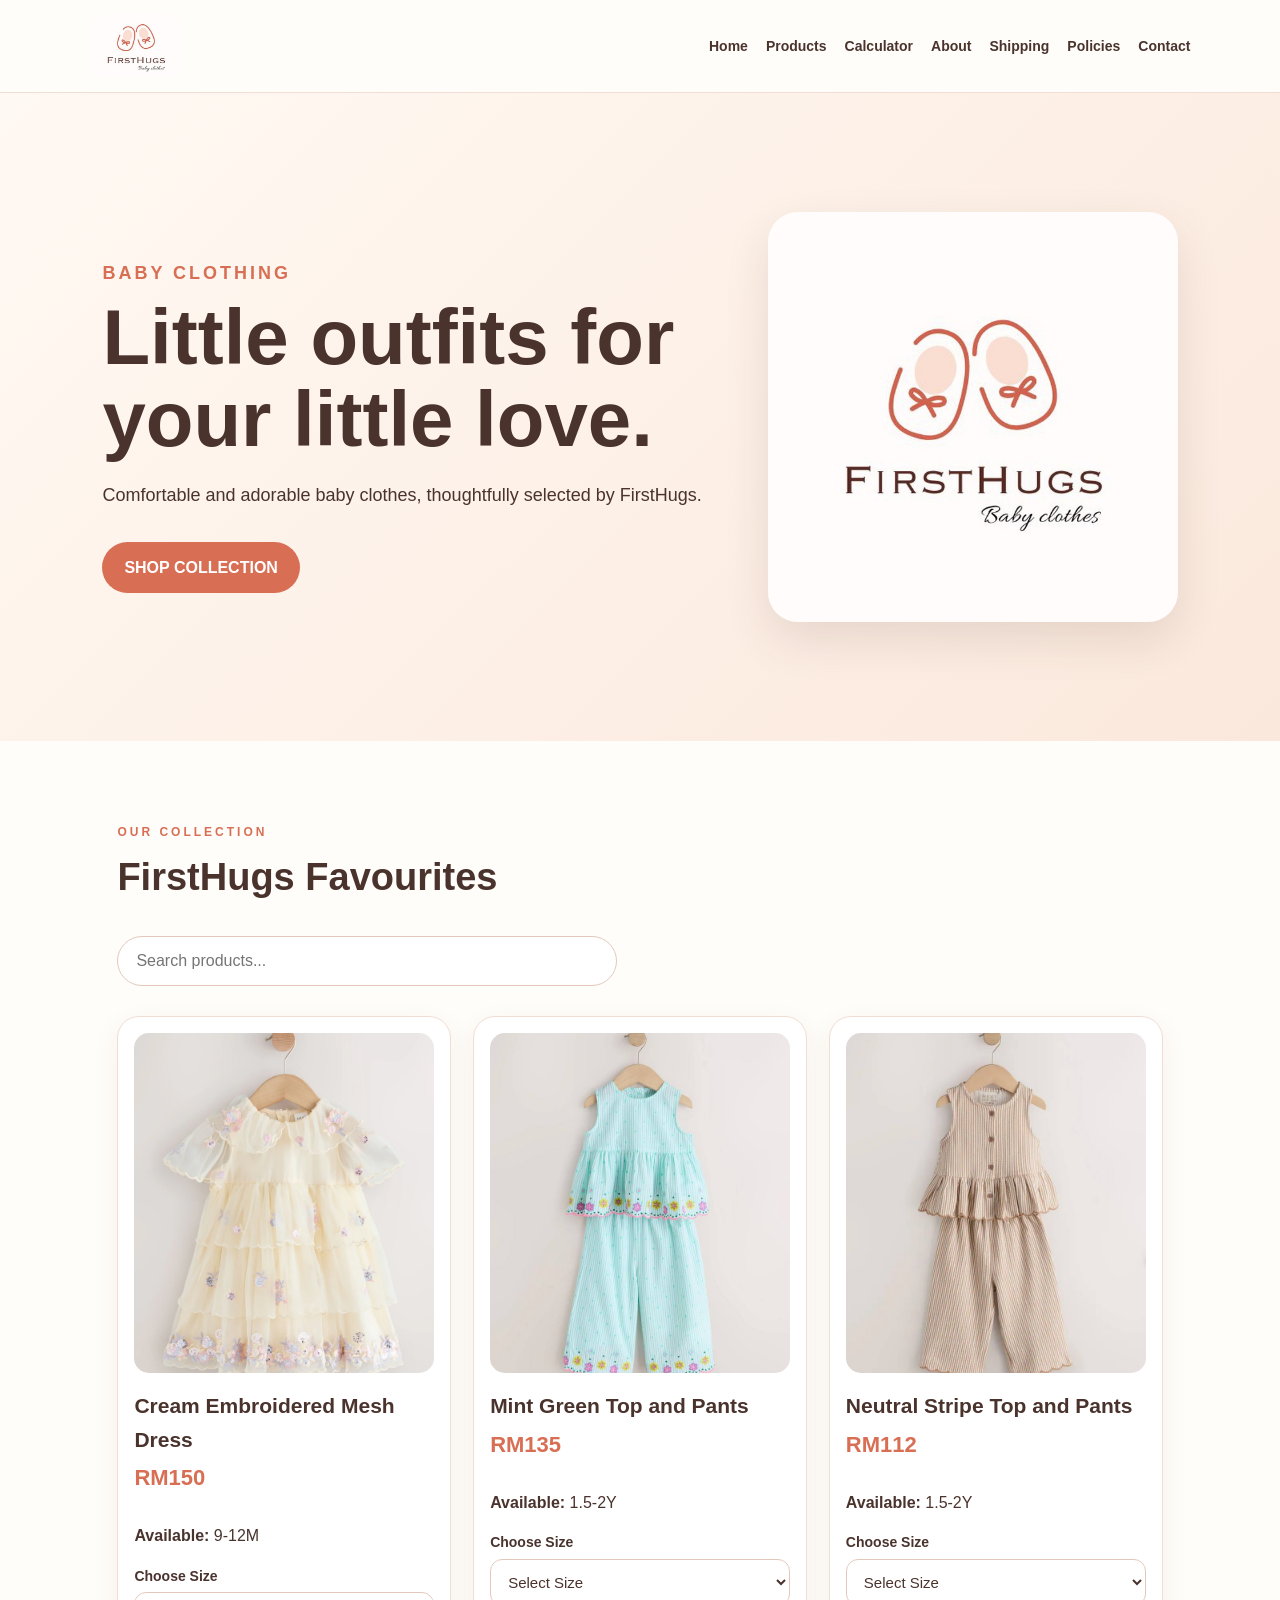
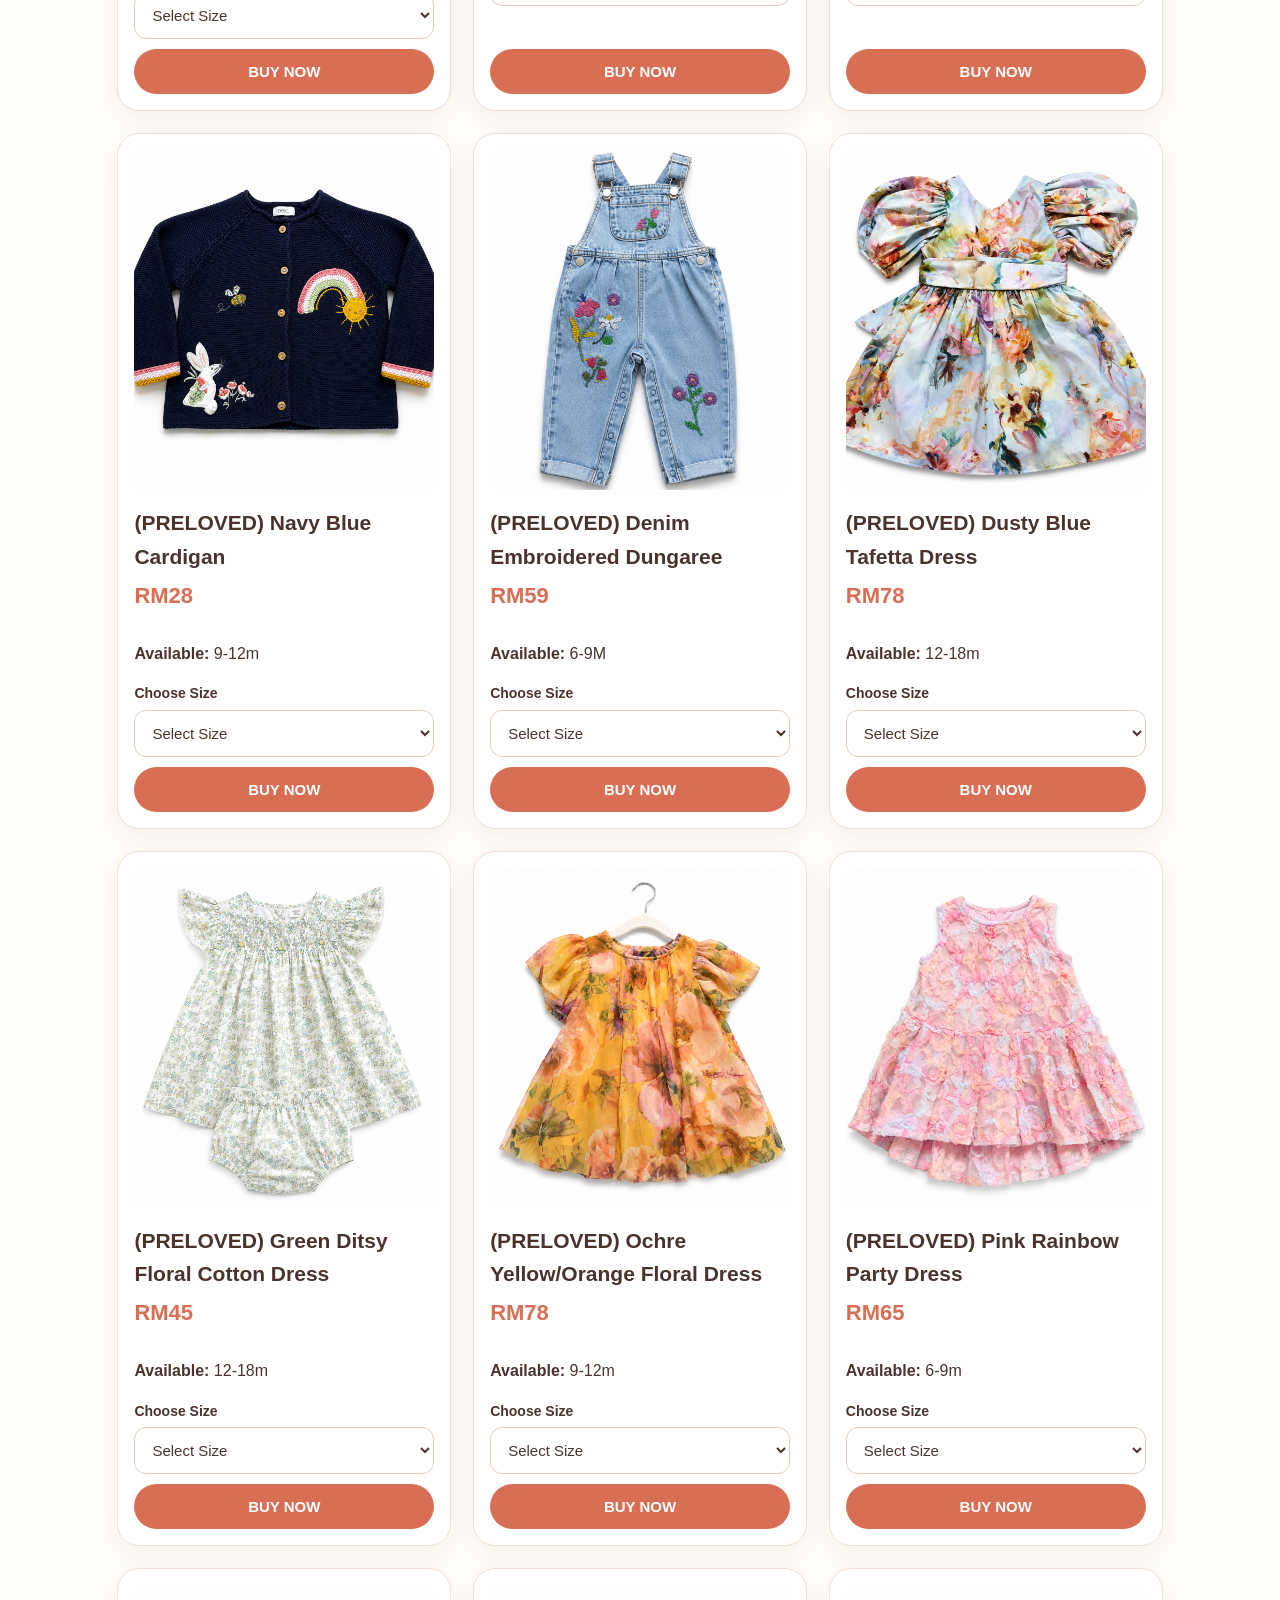
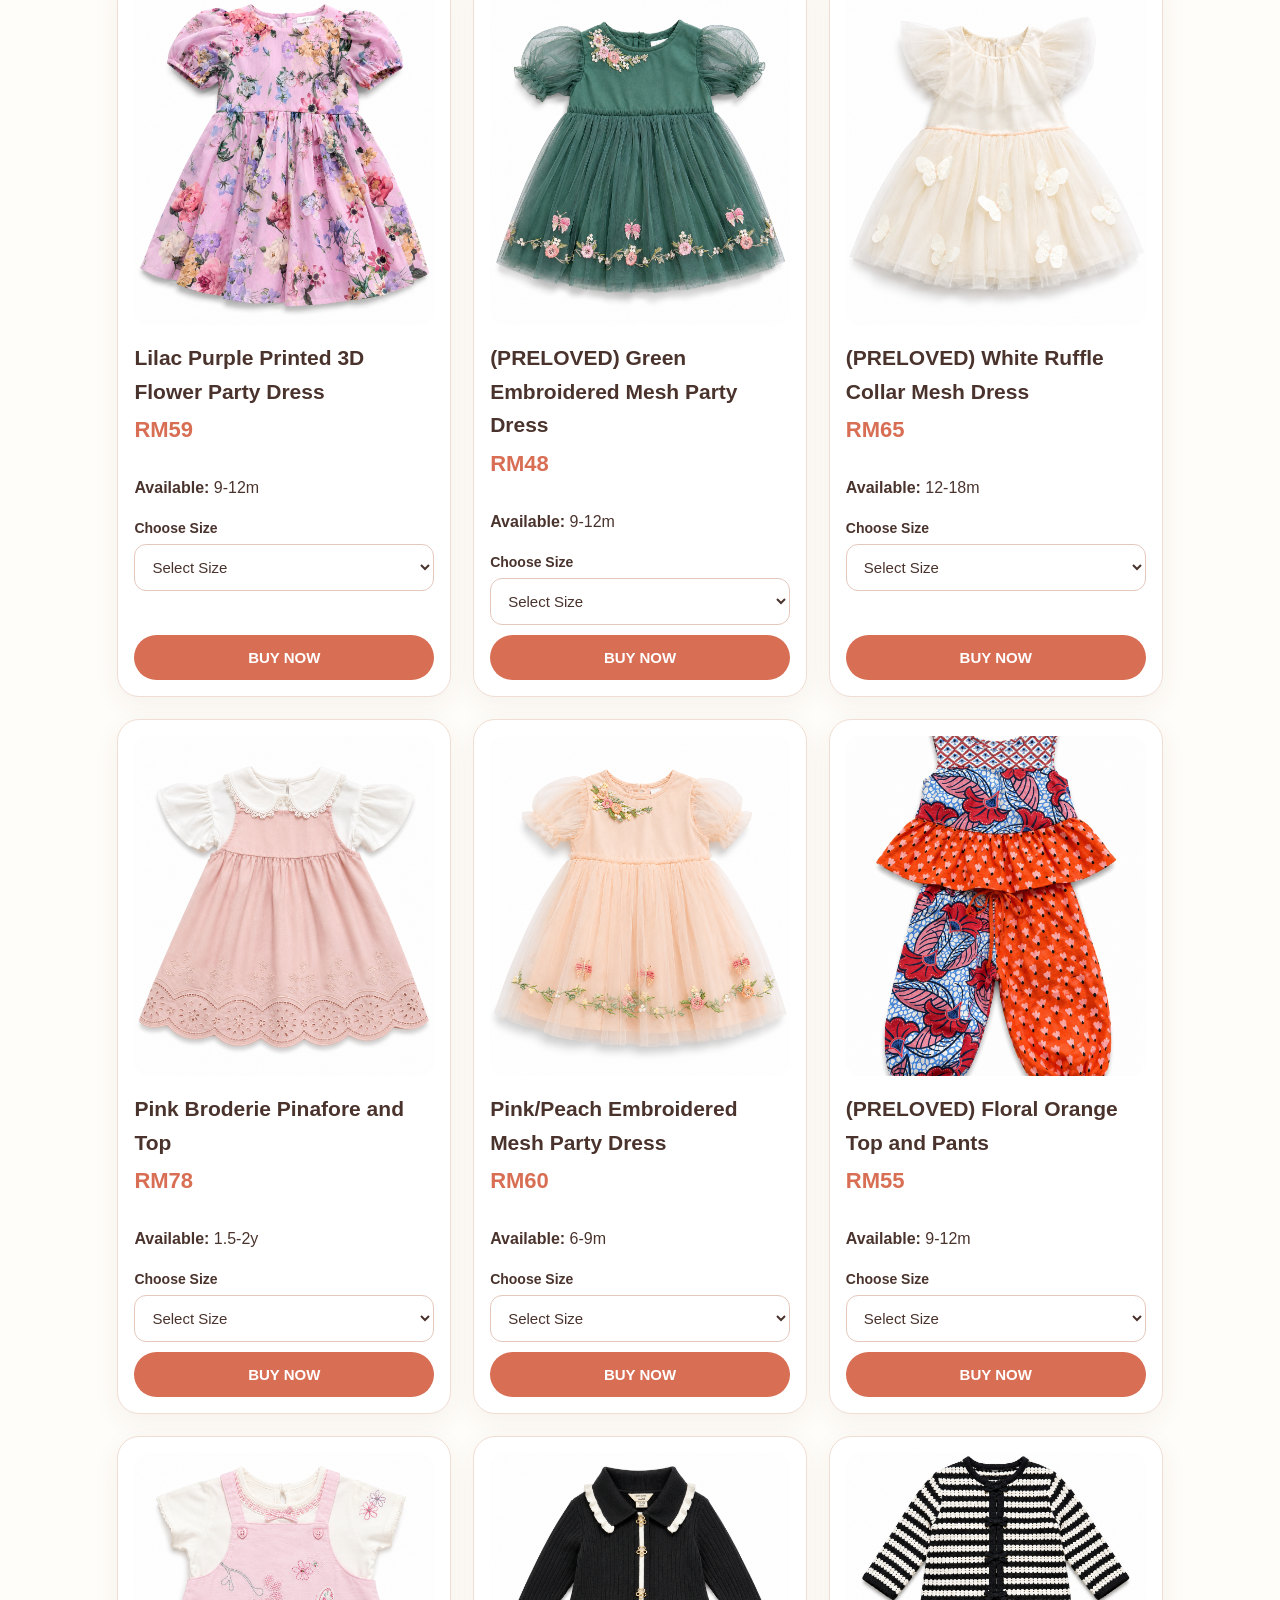
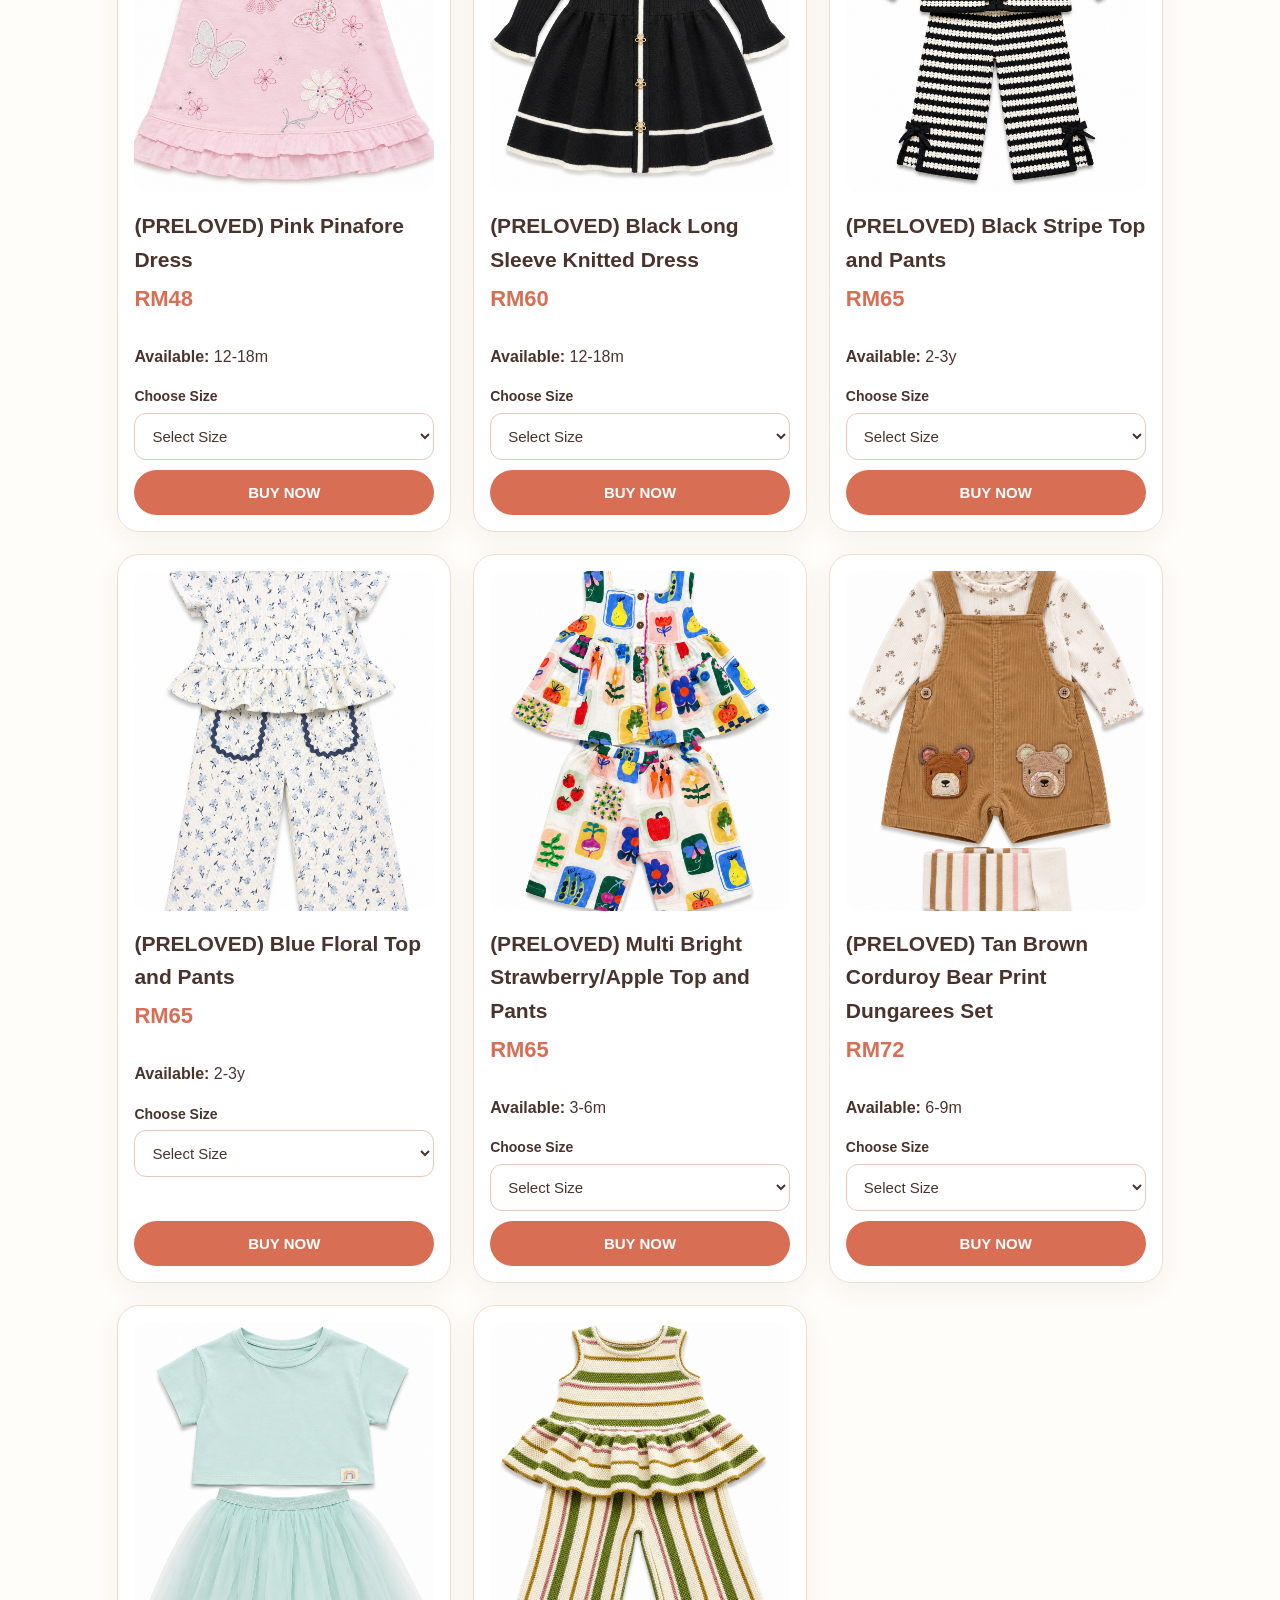
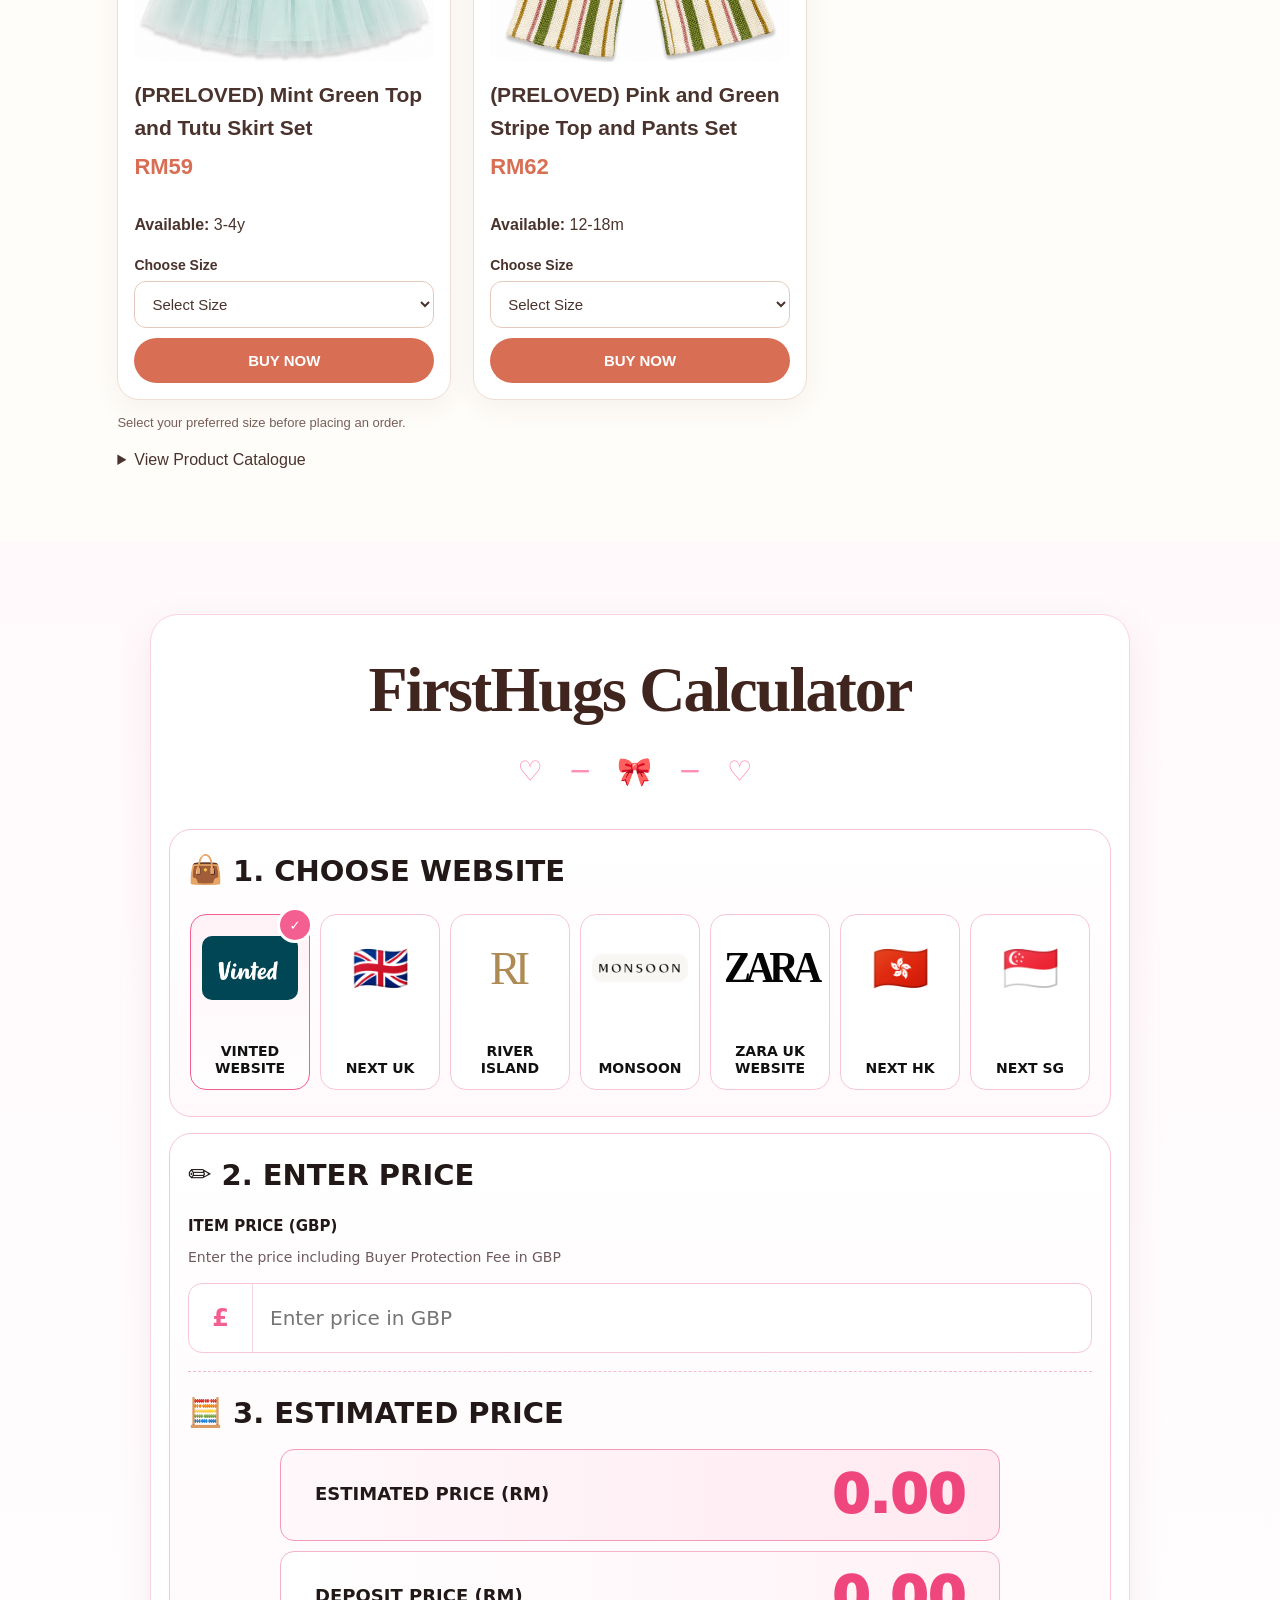
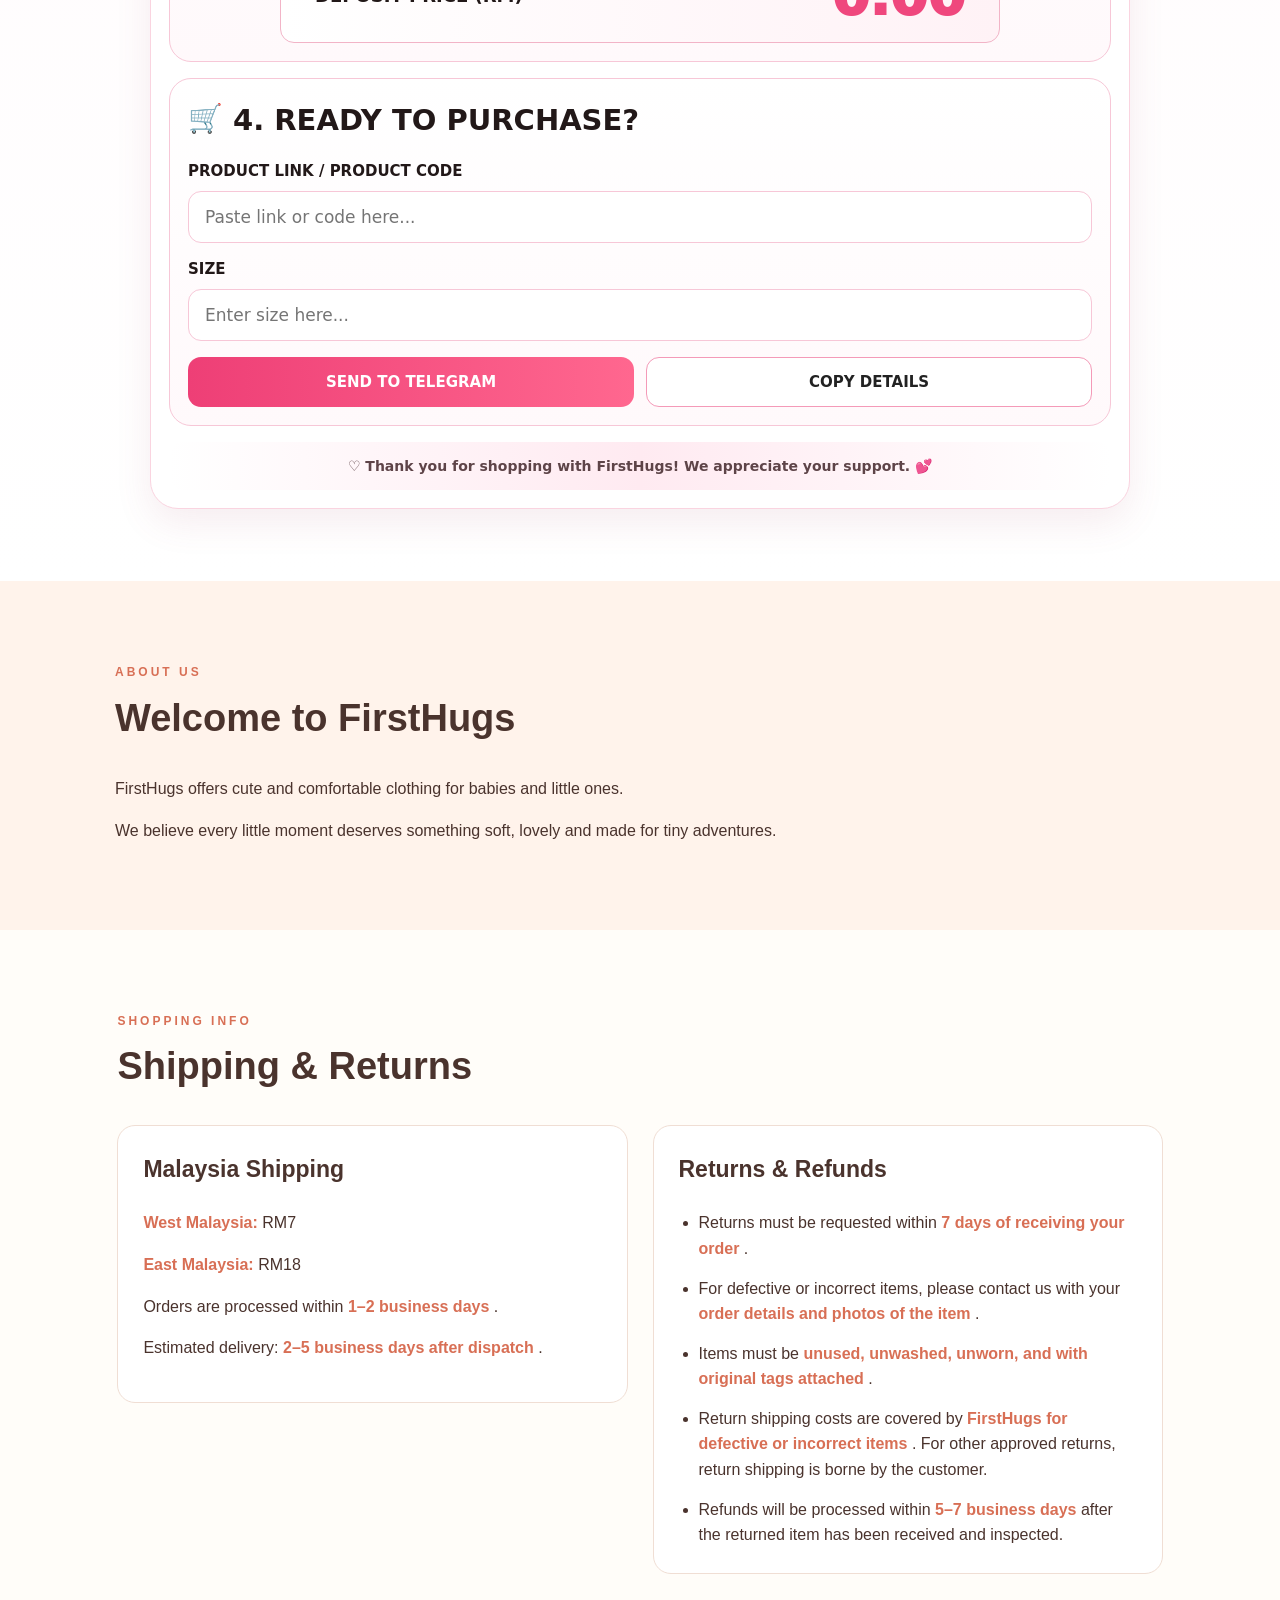
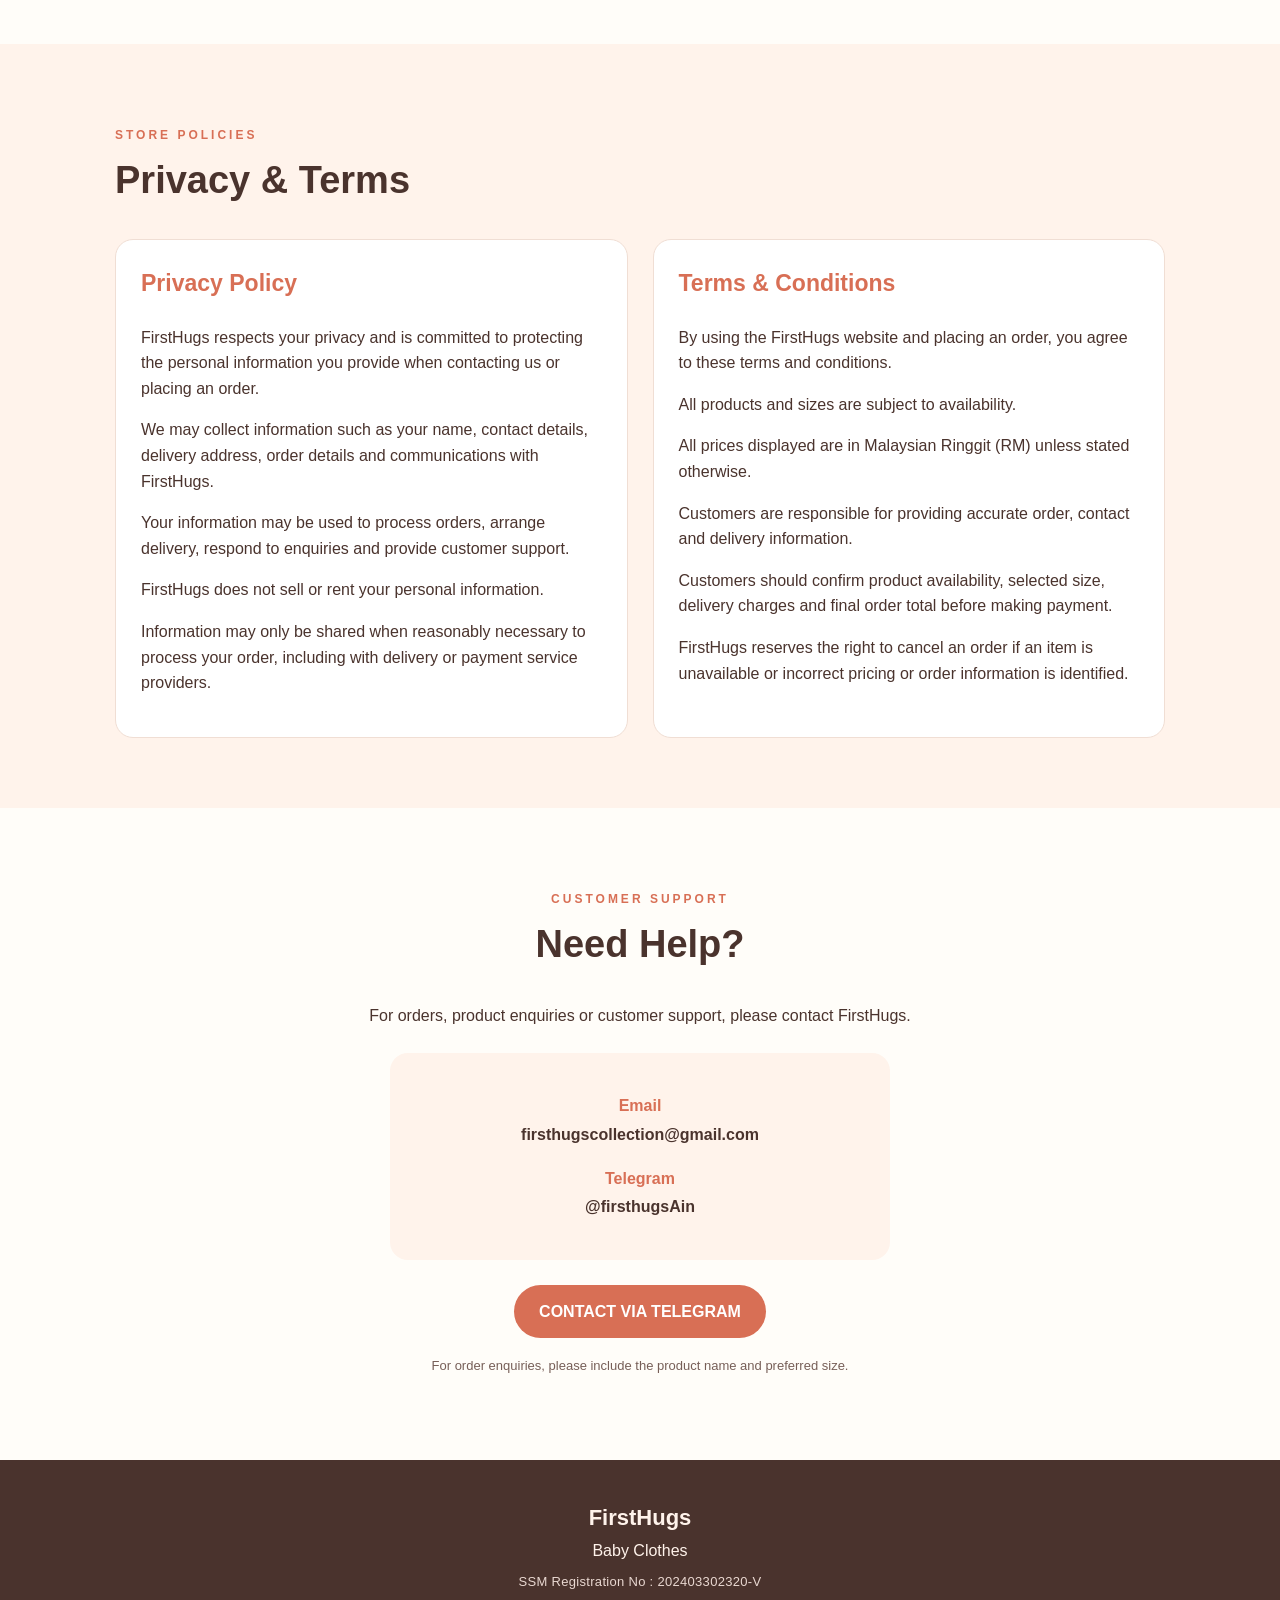
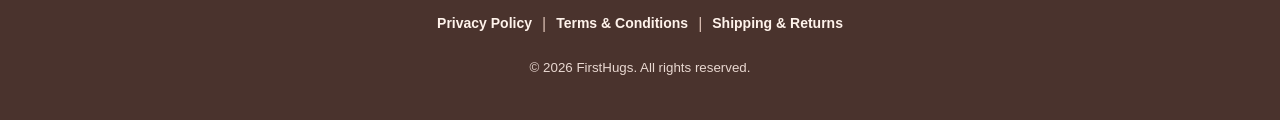
==== commit 0e1efba9: "Add note for Buyer Protection Fee in price input Added a note to inform users to include the Buyer P" ====
--- a/index.html
+++ b/index.html
@@ -75,6 +75,12 @@
 #calculator .fhc-shop-name{font-size:14px;font-weight:900;text-align:center;line-height:1.2;color:#111}
 #calculator .fhc-price-wrap{display:grid;gap:12px}
 #calculator .fhc-label{font-size:15px;font-weight:900;color:#221818}
+#calculator #fhc-vinted-note{
+  font-size:14px;
+  color:#6f5a5e;
+  margin-top:-4px;
+  margin-bottom:2px;
+}
 #calculator .fhc-input-shell{display:flex;align-items:center;border:1.5px solid #f7c7d7;border-radius:14px;background:#fff;overflow:hidden}
 #calculator .fhc-currency{min-width:64px;text-align:center;color:#f45f91;font-size:24px;font-weight:900;border-right:1px solid #f7d8e2;padding:15px 10px}
 #calculator .fhc-input{width:100%;border:0;outline:0;font-size:20px;padding:17px;background:transparent;color:#221818}
@@ -497,6 +503,7 @@
       <div class="fhc-title"><span class="fhc-icon">✏️</span><span>2. ENTER PRICE</span></div>
       <div class="fhc-price-wrap">
         <label class="fhc-label" id="fhc-price-label" for="fhc-price-input">ITEM PRICE (GBP)</label>
+        <div id="fhc-vinted-note">Enter the price including Buyer Protection Fee in GBP</div>
         <div class="fhc-input-shell"><span class="fhc-currency" id="fhc-currency-symbol">£</span><input class="fhc-input" id="fhc-price-input" type="number" inputmode="decimal" min="0" step="0.01" placeholder="Enter price in GBP"></div>
       </div>
 
@@ -1001,6 +1008,7 @@
   const depositEl=document.getElementById('fhc-deposit');
   const currencySymbol=document.getElementById('fhc-currency-symbol');
   const priceLabel=document.getElementById('fhc-price-label');
+  const vintedNote=document.getElementById('fhc-vinted-note');
 
   function estimate(v){
     if(!Number.isFinite(v)||v<0) return 0;
@@ -1048,6 +1056,11 @@
     currencySymbol.textContent=state.symbol;
     priceLabel.textContent=`ITEM PRICE (${state.currency})`;
     priceInput.placeholder=`Enter price in ${state.currency}`;
+    if(state.formula === 'vinted'){
+      vintedNote.style.display='block';
+    }else{
+      vintedNote.style.display='none';
+    }
     priceInput.value='';
     update();
   }));
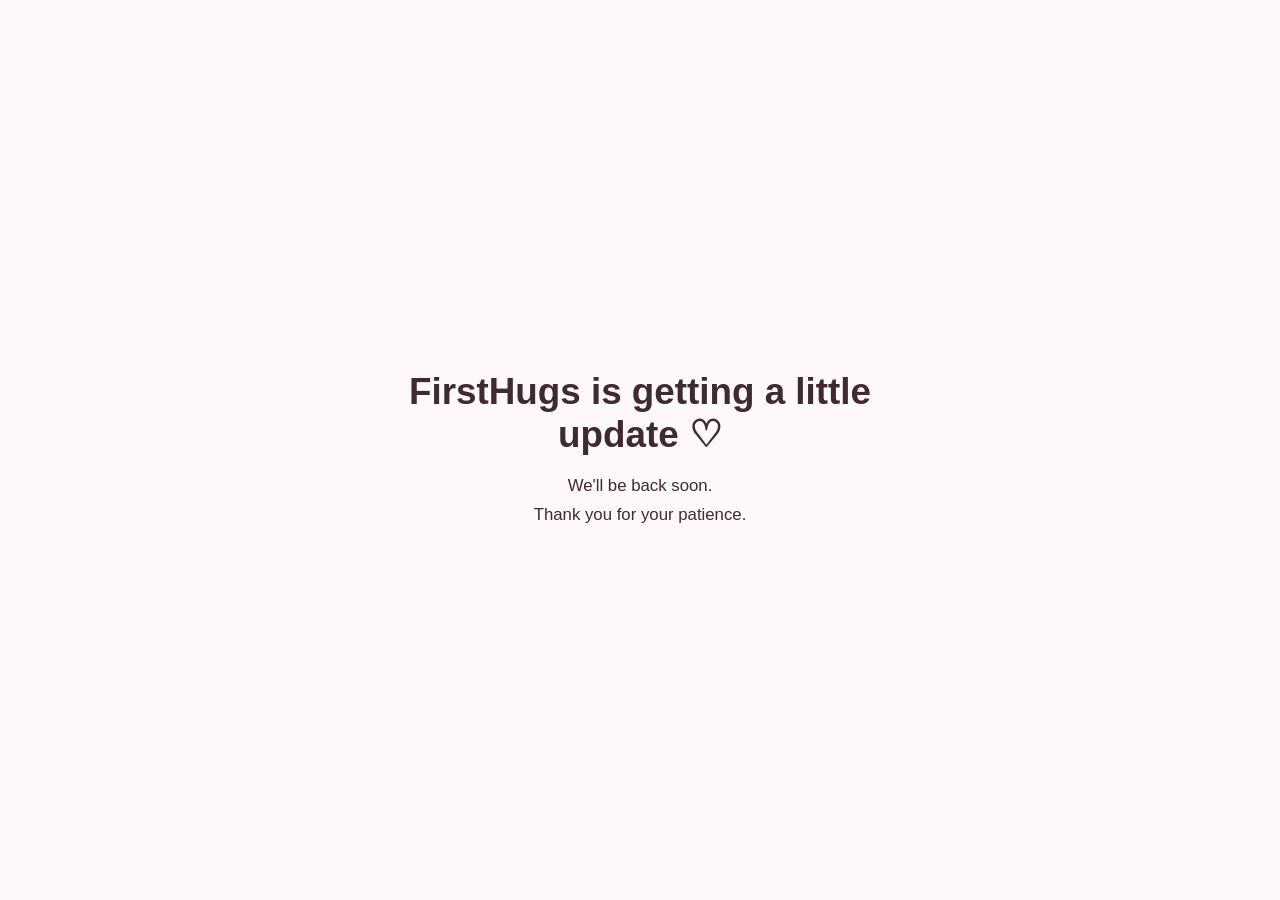
==== commit 9cf49b71: "Temporary maintenance page" ====
--- a/index.html
+++ b/index.html
@@ -1,1577 +1,50 @@
 <!DOCTYPE html>
 <html lang="en">
+<head>
+  <meta charset="UTF-8" />
+  <meta name="viewport" content="width=device-width, initial-scale=1.0" />
+  <title>FirstHugs | We'll Be Back Soon</title>
+  <style>
+    * {
+      box-sizing: border-box;
+    }
 
-<head>
-  <meta charset="UTF-8">
+    body {
+      margin: 0;
+      min-height: 100vh;
+      display: flex;
+      align-items: center;
+      justify-content: center;
+      padding: 24px;
+      background: #fff8fa;
+      color: #3d2b31;
+      font-family: Arial, Helvetica, sans-serif;
+      text-align: center;
+    }
 
-  <meta
-    name="viewport"
-    content="width=device-width, initial-scale=1.0"
-  >
+    .maintenance {
+      max-width: 520px;
+    }
 
-  <title>FirstHugs | Baby Clothes Malaysia</title>
+    h1 {
+      margin: 0 0 16px;
+      font-size: 2.3rem;
+    }
 
-  <meta
-    name="description"
-    content="Shop FirstHugs baby clothes in Malaysia. Dresses, tops, pants, dungarees and preloved baby clothing with nationwide delivery."
-  >
-
-  <link rel="stylesheet" href="style.css">
-
-
-<style>
-/* ==============================
-   FIRSTHUGS CALCULATOR
-   Scoped styles only
-================================ */
-#calculator.fhc-section{
-  padding:72px 18px;
-  background:linear-gradient(180deg,#fff9fb 0%,#fff 100%);
-}
-#calculator .fhc-wrap{
-  width:min(980px,100%);
-  margin:0 auto;
-  padding:18px;
-  background:#fff;
-  border:1px solid #fad4e0;
-  border-radius:28px;
-  box-shadow:0 14px 36px rgba(171,74,112,.10);
-  color:#221818;
-  font-family:Inter,ui-sans-serif,system-ui,-apple-system,"Segoe UI",sans-serif;
-}
-#calculator *{box-sizing:border-box}
-#calculator .fhc-header{text-align:center;padding:6px 10px 18px}
-#calculator .fhc-header h2{
-  margin:0;
-  font-family:"Trebuchet MS","Comic Sans MS",cursive;
-  font-size:clamp(38px,7vw,64px);
-  font-weight:800;
-  letter-spacing:-.03em;
-  color:#40251f;
-}
-#calculator .fhc-decor{margin-top:8px;color:#ff8db1;font-size:28px;letter-spacing:10px}
-#calculator .fhc-card{
-  border:1.5px solid #f7c7d7;
-  border-radius:22px;
-  background:linear-gradient(180deg,#fff,#fff9fb);
-  padding:18px;
-  margin-top:16px;
-}
-#calculator .fhc-title{display:flex;align-items:center;gap:10px;font-size:clamp(21px,3vw,29px);font-weight:900;margin-bottom:16px}
-#calculator .fhc-icon{font-size:28px}
-#calculator .fhc-shops{display:grid;grid-template-columns:repeat(7,minmax(118px,1fr));gap:10px;overflow-x:auto;padding:4px 2px 8px}
-#calculator .fhc-shop{
-  min-width:118px;border:1.5px solid #f7c7d7;background:#fff;border-radius:16px;padding:12px 9px;cursor:pointer;
-  display:flex;flex-direction:column;align-items:center;justify-content:space-between;gap:10px;min-height:176px;position:relative;
-  color:#111;
-}
-#calculator .fhc-shop.fhc-active{border-color:#f45f91;background:linear-gradient(180deg,#fff2f7,#fff)}
-#calculator .fhc-shop.fhc-active:after{content:'✓';position:absolute;right:-4px;top:-8px;width:30px;height:30px;border-radius:50%;display:grid;place-items:center;background:#f45f91;color:#fff;font-weight:900;border:3px solid #fff}
-#calculator .fhc-logo-box{height:82px;width:100%;display:flex;align-items:center;justify-content:center}
-#calculator .fhc-logo-img{max-width:96px;max-height:72px;object-fit:contain;border-radius:10px}
-#calculator .fhc-flag{font-size:46px;line-height:1}
-#calculator .fhc-ri{font-family:Georgia,serif;color:#ae8a55;font-size:46px;letter-spacing:-6px;padding-right:6px}
-#calculator .fhc-zara{font-family:Didot,"Bodoni MT","Times New Roman",serif;font-size:44px;font-weight:900;letter-spacing:-6px;transform:scaleX(.92);color:#050505;line-height:1}
-#calculator .fhc-shop-name{font-size:14px;font-weight:900;text-align:center;line-height:1.2;color:#111}
-#calculator .fhc-price-wrap{display:grid;gap:12px}
-#calculator .fhc-label{font-size:15px;font-weight:900;color:#221818}
-#calculator #fhc-vinted-note{
-  font-size:14px;
-  color:#6f5a5e;
-  margin-top:-4px;
-  margin-bottom:2px;
-}
-#calculator .fhc-input-shell{display:flex;align-items:center;border:1.5px solid #f7c7d7;border-radius:14px;background:#fff;overflow:hidden}
-#calculator .fhc-currency{min-width:64px;text-align:center;color:#f45f91;font-size:24px;font-weight:900;border-right:1px solid #f7d8e2;padding:15px 10px}
-#calculator .fhc-input{width:100%;border:0;outline:0;font-size:20px;padding:17px;background:transparent;color:#221818}
-#calculator .fhc-estimate{margin-top:18px;border-top:1px dashed #f4b9ca;padding-top:18px}
-#calculator .fhc-result-grid{display:grid;grid-template-columns:1fr;gap:10px;max-width:720px;margin:0 auto}
-#calculator .fhc-result-box{background:linear-gradient(90deg,#fff8fb,#ffeaf1);border:1.5px solid #f59ab8;border-radius:14px;padding:18px 34px;display:flex;align-items:center;justify-content:space-between;gap:18px;min-height:92px}
-#calculator .fhc-result-label{font-weight:900;font-size:18px;color:#221818}
-#calculator .fhc-amount{font-size:clamp(34px,6vw,54px);font-weight:950;color:#ef477d;line-height:1}
-#calculator .fhc-deposit-box{border-color:#f2b4c7;background:linear-gradient(90deg,#fff,#fff2f6)}
-#calculator .fhc-order-grid{display:grid;grid-template-columns:1fr;gap:14px}
-#calculator .fhc-field{display:grid;gap:8px}
-#calculator .fhc-text-input{width:100%;border:1.5px solid #f7c7d7;border-radius:13px;padding:15px 16px;font-size:17px;background:#fff;color:#221818;outline:0}
-#calculator .fhc-actions{display:grid;grid-template-columns:1fr 1fr;gap:12px;margin-top:16px}
-#calculator .fhc-btn{border:0;border-radius:13px;padding:15px 14px;font-size:15px;font-weight:900;cursor:pointer;text-align:center}
-#calculator .fhc-telegram{background:linear-gradient(90deg,#ee3f76,#ff678f);color:white}
-#calculator .fhc-copy{background:#fff;border:1.5px solid #f49ab8;color:#222}
-#calculator .fhc-footer{margin-top:16px;text-align:center;padding:13px;border-radius:14px;background:linear-gradient(90deg,#fff,#ffeaf1,#fff);font-weight:800;font-size:14px;color:#5e4448}
-@media(max-width:720px){
-  #calculator.fhc-section{padding:44px 8px}
-  #calculator .fhc-wrap{padding:10px;border-radius:20px}
-  #calculator .fhc-card{padding:14px;border-radius:18px}
-  #calculator .fhc-shops{grid-template-columns:repeat(7,112px)}
-  #calculator .fhc-shop{min-width:112px;min-height:160px}
-  #calculator .fhc-result-grid,#calculator .fhc-actions{grid-template-columns:1fr}
-  #calculator .fhc-header h2{font-size:42px}
-  #calculator .fhc-result-box{padding:16px 18px}
-}
-</style>
+    p {
+      margin: 0;
+      font-size: 1.05rem;
+      line-height: 1.7;
+    }
+  </style>
 </head>
-
-
 <body>
-
-
-<!-- ==============================
-     HEADER
-================================ -->
-
-<header class="top">
-
-  <a class="brand" href="#home">
-
-    <img
-      src="firsthugs-logo.jpeg"
-      alt="FirstHugs Baby Clothes Logo"
-    >
-
-  </a>
-
-
-  <nav>
-
-    <a href="#home">
-      Home
-    </a>
-
-    <a href="#products">
-      Products
-    </a>
-
-    <a href="#calculator">
-      Calculator
-    </a>
-
-    <a href="#about">
-      About
-    </a>
-
-    <a href="#shipping">
-      Shipping
-    </a>
-
-    <a href="#policies">
-      Policies
-    </a>
-
-    <a href="#contact">
-      Contact
-    </a>
-
-  </nav>
-
-</header>
-
-
-
-<main>
-
-
-<!-- ==============================
-     HOME
-================================ -->
-
-<section
-  class="hero"
-  id="home"
->
-
-  <div class="hero-text">
-
-    <p class="eyebrow">
-      BABY CLOTHING
+  <main class="maintenance">
+    <h1>FirstHugs is getting a little update ♡</h1>
+    <p>
+      We'll be back soon.<br>
+      Thank you for your patience.
     </p>
-
-
-    <h1>
-      Little outfits for your little love.
-    </h1>
-
-
-    <p>
-      Comfortable and adorable baby clothes,
-      thoughtfully selected by FirstHugs.
-    </p>
-
-
-    <a
-      class="main-button"
-      href="#products"
-    >
-      SHOP COLLECTION
-    </a>
-
-  </div>
-
-
-  <img
-    class="hero-logo"
-    src="firsthugs-logo.jpeg"
-    alt="FirstHugs Baby Clothes"
-  >
-
-</section>
-
-
-
-<!-- ==============================
-     PRODUCTS
-================================ -->
-
-<section
-  id="products"
-  class="section"
->
-
-  <p class="eyebrow">
-    OUR COLLECTION
-  </p>
-
-
-  <h2>
-    FirstHugs Favourites
-  </h2>
-
-
-  <div class="search-area">
-
-    <input
-      type="search"
-      id="product-search"
-      placeholder="Search products..."
-      aria-label="Search FirstHugs products"
-    >
-
-  </div>
-
-
-  <!--
-    ALL PRODUCT CARDS FROM products.js
-    WILL APPEAR HERE AUTOMATICALLY
-  -->
-
-  <div
-    id="product-list"
-    class="products"
-  ></div>
-
-
-  <p
-    id="no-products"
-    class="note"
-    style="display: none;"
-  >
-    No products found.
-  </p>
-
-
-  <p class="note">
-    Select your preferred size before placing an order.
-  </p>
-
-
-  <!-- ============================
-       CRAWLER-FRIENDLY CATALOGUE
-  ============================= -->
-
-  <details class="catalogue-summary">
-
-    <summary>
-      View Product Catalogue
-    </summary>
-
-
-    <div class="catalogue-content">
-
-      <h3>
-        Current FirstHugs Collection
-      </h3>
-
-
-      <p>
-        <strong>Cream Embroidered Mesh Dress</strong><br>
-        RM150 · Available Size: 9-12M
-      </p>
-
-
-      <p>
-        <strong>Neutral Embroidered Top and Pants</strong><br>
-        RM125 · Available Size: 1.5-2Y
-      </p>
-
-
-      <p>
-        <strong>Mint Green Top and Pants</strong><br>
-        RM135 · Available Size: 1.5-2Y
-      </p>
-
-
-      <p>
-        <strong>Neutral Stripe Top and Pants</strong><br>
-        RM112 · Available Size: 1.5-2Y
-      </p>
-
-
-      <p>
-        <strong>(PRELOVED) Navy Blue Cardigan</strong><br>
-        RM28 · Available Size: 9-12M
-      </p>
-
-
-      <p>
-        <strong>(PRELOVED) Denim Embroidered Dungaree</strong><br>
-        RM59 · Available Size: 6-9M
-      </p>
-
-
-      <p>
-        <strong>(PRELOVED) Dusty Blue Tafetta Dress</strong><br>
-        RM78 · Available Size: 12-18M
-      </p>
-
-
-      <p>
-        <strong>(PRELOVED) Green Ditsy Floral Cotton Dress</strong><br>
-        RM45 · Available Size: 12-18M
-      </p>
-
-
-      <p>
-        <strong>(PRELOVED) Ochre Yellow/Orange Floral Dress</strong><br>
-        RM78 · Available Size: 9-12M
-      </p>
-
-
-      <p>
-        <strong>(PRELOVED) Pink Rainbow Party Dress</strong><br>
-        RM65 · Available Size: 6-9M
-      </p>
-
-
-      <p>
-        <strong>Berry Red Embroidered Mesh Party Dress</strong><br>
-        RM78 · Available Size: 9-12M
-      </p>
-
-
-      <p>
-        <strong>Lilac Purple Printed 3D Flower Party Dress</strong><br>
-        RM59 · Available Size: 9-12M
-      </p>
-
-
-      <p>
-        <strong>(PRELOVED) Green Embroidered Mesh Party Dress</strong><br>
-        RM48 · Available Size: 9-12M
-      </p>
-
-
-      <p>
-        <strong>(PRELOVED) White Ruffle Collar Mesh Dress</strong><br>
-        RM65 · Available Size: 12-18M
-      </p>
-
-
-      <p>
-        <strong>Pink Broderie Pinafore and Top</strong><br>
-        RM78 · Available Size: 1.5-2Y
-      </p>
-
-
-      <p>
-        <strong>Pink/Peach Embroidered Mesh Party Dress</strong><br>
-        RM60 · Available Size: 6-9M
-      </p>
-
-
-      <p>
-        <strong>(PRELOVED) Floral Orange Top and Pants</strong><br>
-        RM55 · Available Size: 9-12M
-      </p>
-
-
-      <p>
-        <strong>(PRELOVED) White Tulip Top and Pants</strong><br>
-        RM65 · Available Size: 9-12M
-      </p>
-
-
-      <p>
-        <strong>(PRELOVED) Pink Pinafore Dress</strong><br>
-        RM48 · Available Size: 12-18M
-      </p>
-
-
-      <p>
-        <strong>(PRELOVED) Black Long Sleeve Knitted Dress</strong><br>
-        RM60 · Available Size: 12-18M
-      </p>
-
-
-      <p>
-        <strong>(PRELOVED) Black Stripe Top and Pants</strong><br>
-        RM65 · Available Size: 2-3Y
-      </p>
-
-
-      <p>
-        <strong>(PRELOVED) White Long Sleeve Knitted Dress</strong><br>
-        RM60 · Available Size: 12-18M
-      </p>
-
-
-      <p>
-        <strong>(PRELOVED) Blue Floral Top and Pants</strong><br>
-        RM65 · Available Size: 2-3Y
-      </p>
-
-
-      <p>
-        <strong>(PRELOVED) Multi Bright Strawberry/Apple Top and Pants</strong><br>
-        RM65 · Available Size: 3-6M
-      </p>
-
-
-      <p>
-        <strong>(PRELOVED) Tan Brown Corduroy Bear Print Dungarees Set</strong><br>
-        RM72 · Available Size: 6-9M
-      </p>
-
-
-      <p>
-        <strong>(PRELOVED) Mint Green Top and Tutu Skirt Set</strong><br>
-        RM59 · Available Size: 3-4Y
-      </p>
-
-
-      <p>
-        <strong>(PRELOVED) Pink and Green Stripe Top and Pants Set</strong><br>
-        RM62 · Available Size: 12-18M
-      </p>
-
-    </div>
-
-  </details>
-
-</section>
-
-
-
-
-<!-- ==============================
-     FIRSTHUGS CALCULATOR
-================================ -->
-<section id="calculator" class="fhc-section">
-  <div class="fhc-wrap">
-    <div class="fhc-header">
-      <h2>FirstHugs Calculator</h2>
-      <div class="fhc-decor">♡ ─ 🎀 ─ ♡</div>
-    </div>
-
-    <div class="fhc-card">
-      <div class="fhc-title"><span class="fhc-icon">👜</span><span>1. CHOOSE WEBSITE</span></div>
-      <div class="fhc-shops" id="fhc-shops">
-        <button type="button" class="fhc-shop fhc-active" data-shop="VINTED WEBSITE" data-currency="GBP" data-symbol="£" data-formula="vinted" data-deposit="vinted">
-          <div class="fhc-logo-box"><img class="fhc-logo-img" src="[data-uri]" alt="Vinted"></div>
-          <div class="fhc-shop-name">VINTED<br>WEBSITE</div>
-        </button>
-        <button type="button" class="fhc-shop" data-shop="NEXT UK" data-currency="GBP" data-symbol="£" data-formula="uk" data-deposit="50">
-          <div class="fhc-logo-box"><div class="fhc-flag">🇬🇧</div></div><div class="fhc-shop-name">NEXT UK</div>
-        </button>
-        <button type="button" class="fhc-shop" data-shop="RIVER ISLAND" data-currency="GBP" data-symbol="£" data-formula="uk" data-deposit="50">
-          <div class="fhc-logo-box"><div class="fhc-ri">RI</div></div><div class="fhc-shop-name">RIVER ISLAND</div>
-        </button>
-        <button type="button" class="fhc-shop" data-shop="MONSOON" data-currency="GBP" data-symbol="£" data-formula="uk" data-deposit="50">
-          <div class="fhc-logo-box"><img class="fhc-logo-img" src="[data-uri]" alt="Monsoon"></div><div class="fhc-shop-name">MONSOON</div>
-        </button>
-        <button type="button" class="fhc-shop" data-shop="ZARA UK WEBSITE" data-currency="GBP" data-symbol="£" data-formula="zara" data-deposit="50">
-          <div class="fhc-logo-box"><div class="fhc-zara">ZARA</div></div><div class="fhc-shop-name">ZARA UK<br>WEBSITE</div>
-        </button>
-        <button type="button" class="fhc-shop" data-shop="NEXT HK" data-currency="HKD" data-symbol="HK$" data-formula="hk" data-deposit="60">
-          <div class="fhc-logo-box"><div class="fhc-flag">🇭🇰</div></div><div class="fhc-shop-name">NEXT HK</div>
-        </button>
-        <button type="button" class="fhc-shop" data-shop="NEXT SG" data-currency="SGD" data-symbol="S$" data-formula="sg" data-deposit="60">
-          <div class="fhc-logo-box"><div class="fhc-flag">🇸🇬</div></div><div class="fhc-shop-name">NEXT SG</div>
-        </button>
-      </div>
-    </div>
-
-    <div class="fhc-card">
-      <div class="fhc-title"><span class="fhc-icon">✏️</span><span>2. ENTER PRICE</span></div>
-      <div class="fhc-price-wrap">
-        <label class="fhc-label" id="fhc-price-label" for="fhc-price-input">ITEM PRICE (GBP)</label>
-        <div id="fhc-vinted-note">Enter the price including Buyer Protection Fee in GBP</div>
-        <div class="fhc-input-shell"><span class="fhc-currency" id="fhc-currency-symbol">£</span><input class="fhc-input" id="fhc-price-input" type="number" inputmode="decimal" min="0" step="0.01" placeholder="Enter price in GBP"></div>
-      </div>
-
-      <div class="fhc-estimate">
-        <div class="fhc-title" style="margin-bottom:12px"><span class="fhc-icon">🧮</span><span>3. ESTIMATED PRICE</span></div>
-        <div class="fhc-result-grid">
-          <div class="fhc-result-box">
-            <div class="fhc-result-label">ESTIMATED PRICE (RM)</div>
-            <div class="fhc-amount" id="fhc-result">0.00</div>
-          </div>
-          <div class="fhc-result-box fhc-deposit-box">
-            <div class="fhc-result-label">DEPOSIT PRICE (RM)</div>
-            <div class="fhc-amount" id="fhc-deposit">0.00</div>
-          </div>
-        </div>
-      </div>
-    </div>
-
-    <div class="fhc-card">
-      <div class="fhc-title"><span class="fhc-icon">🛒</span><span>4. READY TO PURCHASE?</span></div>
-      <div class="fhc-order-grid">
-        <div class="fhc-field">
-          <label class="fhc-label" for="fhc-product-link">PRODUCT LINK / PRODUCT CODE</label>
-          <input class="fhc-text-input" id="fhc-product-link" type="text" placeholder="Paste link or code here...">
-        </div>
-        <div class="fhc-field">
-          <label class="fhc-label" for="fhc-product-size">SIZE</label>
-          <input class="fhc-text-input" id="fhc-product-size" type="text" placeholder="Enter size here...">
-        </div>
-      </div>
-      <div class="fhc-actions">
-        <button type="button" class="fhc-btn fhc-telegram" id="fhc-telegram-btn">SEND TO TELEGRAM</button>
-        <button type="button" class="fhc-btn fhc-copy" id="fhc-copy-btn">COPY DETAILS</button>
-      </div>
-    </div>
-
-    <div class="fhc-footer">♡ Thank you for shopping with FirstHugs! We appreciate your support. 💕</div>
-  </div>
-</section>
-
-
-<!-- ==============================
-     ABOUT
-================================ -->
-
-<section
-  id="about"
-  class="section soft"
->
-
-  <div class="section-inner">
-
-    <p class="eyebrow">
-      ABOUT US
-    </p>
-
-
-    <h2>
-      Welcome to FirstHugs
-    </h2>
-
-
-    <p>
-      FirstHugs offers cute and comfortable clothing
-      for babies and little ones.
-    </p>
-
-
-    <p>
-      We believe every little moment deserves
-      something soft, lovely and made for tiny adventures.
-    </p>
-
-  </div>
-
-</section>
-
-
-
-<!-- ==============================
-     SHIPPING & RETURNS
-================================ -->
-
-<section
-  id="shipping"
-  class="section"
->
-
-  <p class="eyebrow">
-    SHOPPING INFO
-  </p>
-
-
-  <h2>
-    Shipping & Returns
-  </h2>
-
-
-  <div class="info-grid">
-
-
-    <!-- SHIPPING -->
-
-    <div class="info-card">
-
-      <h3>
-        Malaysia Shipping
-      </h3>
-
-
-      <p>
-        <strong>
-          West Malaysia:
-        </strong>
-
-        RM7
-      </p>
-
-
-      <p>
-        <strong>
-          East Malaysia:
-        </strong>
-
-        RM18
-      </p>
-
-
-      <p>
-        Orders are processed within
-        <strong>
-          1–2 business days
-        </strong>.
-      </p>
-
-
-      <p>
-        Estimated delivery:
-        <strong>
-          2–5 business days after dispatch
-        </strong>.
-      </p>
-
-    </div>
-
-
-    <!-- RETURNS -->
-
-    <div class="info-card">
-
-      <h3>
-        Returns & Refunds
-      </h3>
-
-
-      <ul class="return-list">
-
-        <li>
-
-          Returns must be requested within
-
-          <strong>
-            7 days of receiving your order
-          </strong>.
-
-        </li>
-
-
-        <li>
-
-          For defective or incorrect items,
-          please contact us with your
-
-          <strong>
-            order details and photos of the item
-          </strong>.
-
-        </li>
-
-
-        <li>
-
-          Items must be
-
-          <strong>
-            unused, unwashed, unworn,
-            and with original tags attached
-          </strong>.
-
-        </li>
-
-
-        <li>
-
-          Return shipping costs are covered by
-
-          <strong>
-            FirstHugs for defective or incorrect items
-          </strong>.
-
-          For other approved returns,
-          return shipping is borne by the customer.
-
-        </li>
-
-
-        <li>
-
-          Refunds will be processed within
-
-          <strong>
-            5–7 business days
-          </strong>
-
-          after the returned item has been received
-          and inspected.
-
-        </li>
-
-      </ul>
-
-    </div>
-
-
-  </div>
-
-</section>
-
-
-
-<!-- ==============================
-     PRIVACY & TERMS
-================================ -->
-
-<section
-  id="policies"
-  class="section soft"
->
-
-  <div class="section-inner">
-
-    <p class="eyebrow">
-      STORE POLICIES
-    </p>
-
-
-    <h2>
-      Privacy & Terms
-    </h2>
-
-
-    <div class="policy-grid">
-
-
-      <!-- PRIVACY -->
-
-      <div class="policy-card">
-
-        <h3>
-          Privacy Policy
-        </h3>
-
-
-        <p>
-          FirstHugs respects your privacy and is committed
-          to protecting the personal information you provide
-          when contacting us or placing an order.
-        </p>
-
-
-        <p>
-          We may collect information such as your name,
-          contact details, delivery address, order details
-          and communications with FirstHugs.
-        </p>
-
-
-        <p>
-          Your information may be used to process orders,
-          arrange delivery, respond to enquiries and provide
-          customer support.
-        </p>
-
-
-        <p>
-          FirstHugs does not sell or rent your personal
-          information.
-        </p>
-
-
-        <p>
-          Information may only be shared when reasonably
-          necessary to process your order, including with
-          delivery or payment service providers.
-        </p>
-
-      </div>
-
-
-      <!-- TERMS -->
-
-      <div class="policy-card">
-
-        <h3>
-          Terms & Conditions
-        </h3>
-
-
-        <p>
-          By using the FirstHugs website and placing an order,
-          you agree to these terms and conditions.
-        </p>
-
-
-        <p>
-          All products and sizes are subject to availability.
-        </p>
-
-
-        <p>
-          All prices displayed are in Malaysian Ringgit (RM)
-          unless stated otherwise.
-        </p>
-
-
-        <p>
-          Customers are responsible for providing accurate
-          order, contact and delivery information.
-        </p>
-
-
-        <p>
-          Customers should confirm product availability,
-          selected size, delivery charges and final order total
-          before making payment.
-        </p>
-
-
-        <p>
-          FirstHugs reserves the right to cancel an order
-          if an item is unavailable or incorrect pricing
-          or order information is identified.
-        </p>
-
-      </div>
-
-
-    </div>
-
-  </div>
-
-</section>
-
-
-
-<!-- ==============================
-     CUSTOMER SUPPORT
-================================ -->
-
-<section
-  id="contact"
-  class="section contact"
->
-
-  <p class="eyebrow">
-    CUSTOMER SUPPORT
-  </p>
-
-
-  <h2>
-    Need Help?
-  </h2>
-
-
-  <p>
-    For orders, product enquiries or customer support,
-    please contact FirstHugs.
-  </p>
-
-
-  <div class="support-info">
-
-
-    <div class="support-item">
-
-      <strong>
-        Email
-      </strong>
-
-      <a href="mailto:firsthugscollection@gmail.com">
-        firsthugscollection@gmail.com
-      </a>
-
-    </div>
-
-
-    <div class="support-item">
-
-      <strong>
-        Telegram
-      </strong>
-
-      <a
-        href="https://t.me/firsthugsAin"
-        target="_blank"
-        rel="noopener noreferrer"
-      >
-        @firsthugsAin
-      </a>
-
-    </div>
-
-
-  </div>
-
-
-  <a
-    class="telegram-button"
-    href="https://t.me/firsthugsAin"
-    target="_blank"
-    rel="noopener noreferrer"
-  >
-    CONTACT VIA TELEGRAM
-  </a>
-
-
-  <p class="small">
-
-    For order enquiries, please include
-    the product name and preferred size.
-
-  </p>
-
-</section>
-
-
-</main>
-
-
-
-<!-- ==============================
-     FOOTER
-================================ -->
-
-<footer>
-
-
-  <strong class="footer-brand">
-    FirstHugs
-  </strong>
-
-
-  <p class="footer-subtitle">
-    Baby Clothes
-  </p>
-
-
-  <p class="ssm-number">
-    SSM Registration No : 202403302320-V
-  </p>
-
-
-  <div class="footer-links">
-
-    <a href="#policies">
-      Privacy Policy
-    </a>
-
-    <span>|</span>
-
-    <a href="#policies">
-      Terms & Conditions
-    </a>
-
-    <span>|</span>
-
-    <a href="#shipping">
-      Shipping & Returns
-    </a>
-
-  </div>
-
-
-  <small>
-    © 2026 FirstHugs. All rights reserved.
-  </small>
-
-
-</footer>
-
-
-
-
-<script>
-/* ==============================
-   FIRSTHUGS CALCULATOR LOGIC
-================================ */
-(function(){
-  const state={shop:'VINTED WEBSITE',currency:'GBP',symbol:'£',formula:'vinted',deposit:'vinted'};
-  const priceInput=document.getElementById('fhc-price-input');
-  const resultEl=document.getElementById('fhc-result');
-  const depositEl=document.getElementById('fhc-deposit');
-  const currencySymbol=document.getElementById('fhc-currency-symbol');
-  const priceLabel=document.getElementById('fhc-price-label');
-  const vintedNote=document.getElementById('fhc-vinted-note');
-
-  function estimate(v){
-    if(!Number.isFinite(v)||v<0) return 0;
-    switch(state.formula){
-      case 'vinted': return ((v+2.99)*6.12)+25;
-      case 'uk': return (v*6)+25;
-      case 'zara': return ((v+2.95)*6)+25;
-      case 'hk': return (v*0.52)+26;
-      case 'sg': return (v*3.2)+10;
-      default:return 0;
-    }
-  }
-
-  function depositFor(est){
-    if(est<=0) return 0;
-    if(state.deposit==='vinted'){
-      if(est<=80) return Math.max(0,est-25);
-      if(est<=149) return Math.max(0,est-50);
-      return 100;
-    }
-    return est*(Number(state.deposit)/100);
-  }
-
-  function update(){
-    const raw=priceInput.value.trim();
-    if(!raw){resultEl.textContent='0.00';depositEl.textContent='0.00';return;}
-    const v=Number(raw);
-    if(!Number.isFinite(v)||v<0){resultEl.textContent='0.00';depositEl.textContent='0.00';return;}
-    const est=Math.ceil(estimate(v));
-    const dep=Math.ceil(depositFor(est));
-    resultEl.textContent=est.toLocaleString('en-MY');
-    depositEl.textContent=dep.toLocaleString('en-MY');
-  }
-
-  priceInput.addEventListener('input',update);
-
-  document.querySelectorAll('#calculator .fhc-shop').forEach(btn=>btn.addEventListener('click',()=>{
-    document.querySelectorAll('#calculator .fhc-shop').forEach(x=>x.classList.remove('fhc-active'));
-    btn.classList.add('fhc-active');
-    state.shop=btn.dataset.shop;
-    state.currency=btn.dataset.currency;
-    state.symbol=btn.dataset.symbol;
-    state.formula=btn.dataset.formula;
-    state.deposit=btn.dataset.deposit;
-    currencySymbol.textContent=state.symbol;
-    priceLabel.textContent=`ITEM PRICE (${state.currency})`;
-    priceInput.placeholder=`Enter price in ${state.currency}`;
-    if(state.formula === 'vinted'){
-      vintedNote.style.display='block';
-    }else{
-      vintedNote.style.display='none';
-    }
-    priceInput.value='';
-    update();
-  }));
-
-  function orderDetails(){
-    const link=document.getElementById('fhc-product-link').value.trim();
-    const size=document.getElementById('fhc-product-size').value.trim();
-    const price=priceInput.value.trim();
-    return [
-      'Hi FirstHugs, I would like to purchase:',
-      '',
-      `Website: ${state.shop}`,
-      `Product Link / Product Code: ${link||'-'}`,
-      `Size: ${size||'-'}`,
-      `Price: ${price?price+' '+state.currency:'-'}`,
-      `Estimated MYR: RM${resultEl.textContent}`,
-      `Deposit MYR: RM${depositEl.textContent}`
-    ].join('\n');
-  }
-
-  document.getElementById('fhc-copy-btn').addEventListener('click',async()=>{
-    const btn=document.getElementById('fhc-copy-btn');
-    const text=orderDetails();
-    try{
-      await navigator.clipboard.writeText(text);
-      const old=btn.textContent;
-      btn.textContent='COPIED!';
-      setTimeout(()=>btn.textContent=old,1300);
-    }catch{
-      alert(text);
-    }
-  });
-
-  document.getElementById('fhc-telegram-btn').addEventListener('click',()=>{
-    const link=document.getElementById('fhc-product-link').value.trim();
-    if(!link){alert('Please enter the product link / product code first.');return;}
-    window.open(`https://t.me/firsthugsAin?text=${encodeURIComponent(orderDetails())}`,'_blank');
-  });
-})();
-</script>
-
-
-<!-- ==============================
-     LOAD products.js
-================================ -->
-
-<script src="products.js"></script>
-
-
-
-<script>
-
-
-/* ==============================
-   DISPLAY PRODUCTS
-================================ */
-
-function displayProducts(productArray) {
-
-
-  const productList =
-    document.getElementById(
-      "product-list"
-    );
-
-
-  productList.innerHTML = "";
-
-
-
-  productArray.forEach(
-    function(product) {
-
-
-      const productIndex =
-        products.indexOf(product);
-
-
-
-      /* IMAGE */
-
-      let imageHTML = "";
-
-
-      if (product.image) {
-
-        imageHTML = `
-
-          <img
-            class="product-image"
-            src="${encodeURI(product.image)}"
-            alt="${product.name}"
-            loading="lazy"
-          >
-
-        `;
-
-      } else {
-
-        imageHTML = `
-
-          <div class="placeholder">
-            Product photo coming soon
-          </div>
-
-        `;
-
-      }
-
-
-
-      /* AVAILABLE SIZES */
-
-      const availableSizes =
-        product.sizes.filter(
-          function(item) {
-
-            return item.available === true;
-
-          }
-        );
-
-
-
-      const hasStock =
-        availableSizes.length > 0;
-
-
-
-      let sizeOptions = `
-
-        <option value="">
-          Select Size
-        </option>
-
-      `;
-
-
-
-      availableSizes.forEach(
-        function(item) {
-
-          sizeOptions += `
-
-            <option value="${item.size}">
-              ${item.size}
-            </option>
-
-          `;
-
-        }
-      );
-
-
-
-      /* AVAILABLE SIZE TEXT */
-
-      let availableSizeText = "";
-
-
-      if (hasStock) {
-
-        availableSizeText =
-          availableSizes
-            .map(
-              function(item) {
-
-                return item.size;
-
-              }
-            )
-            .join(", ");
-
-      }
-
-
-
-      /* SIZE BOX */
-
-      let sizeHTML = "";
-
-
-      if (hasStock) {
-
-        sizeHTML = `
-
-          <p class="availability-text">
-
-            <strong>
-              Available:
-            </strong>
-
-            ${availableSizeText}
-
-          </p>
-
-
-          <label
-            class="size-label"
-            for="size-${productIndex}"
-          >
-            Choose Size
-          </label>
-
-
-          <select
-            id="size-${productIndex}"
-            class="size-select"
-          >
-
-            ${sizeOptions}
-
-          </select>
-
-        `;
-
-      } else {
-
-        sizeHTML = `
-
-          <p class="out-of-stock">
-            Currently unavailable
-          </p>
-
-        `;
-
-      }
-
-
-
-      /* BUTTON */
-
-      let buttonHTML = "";
-
-
-      if (hasStock) {
-
-        buttonHTML = `
-
-          <button
-            class="buy-button"
-            type="button"
-            onclick="orderProduct(${productIndex})"
-          >
-            BUY NOW
-          </button>
-
-        `;
-
-      } else {
-
-        buttonHTML = `
-
-          <button
-            class="buy-button sold-out-button"
-            type="button"
-            disabled
-          >
-            SOLD OUT
-          </button>
-
-        `;
-
-      }
-
-
-
-      /* PRODUCT */
-
-      const productCard = `
-
-        <article
-          class="card product-card"
-          data-product-name="${product.name.toLowerCase()}"
-        >
-
-          ${imageHTML}
-
-
-          <div class="product-info">
-
-
-            <h3>
-              ${product.name}
-            </h3>
-
-
-            <p class="price">
-              RM${product.price}
-            </p>
-
-
-            ${sizeHTML}
-
-
-            ${buttonHTML}
-
-
-          </div>
-
-        </article>
-
-      `;
-
-
-
-      productList.insertAdjacentHTML(
-        "beforeend",
-        productCard
-      );
-
-
-    }
-  );
-
-
-}
-
-
-
-/* ==============================
-   SEARCH PRODUCTS
-================================ */
-
-function searchProducts() {
-
-
-  const searchText =
-    document
-      .getElementById(
-        "product-search"
-      )
-      .value
-      .trim()
-      .toLowerCase();
-
-
-
-  const filteredProducts =
-    products.filter(
-      function(product) {
-
-
-        return product.name
-          .toLowerCase()
-          .includes(searchText);
-
-
-      }
-    );
-
-
-
-  displayProducts(
-    filteredProducts
-  );
-
-
-
-  const noProducts =
-    document.getElementById(
-      "no-products"
-    );
-
-
-  if (
-    filteredProducts.length === 0
-  ) {
-
-    noProducts.style.display =
-      "block";
-
-  } else {
-
-    noProducts.style.display =
-      "none";
-
-  }
-
-
-}
-
-
-
-/* ==============================
-   BUY NOW
-================================ */
-
-function orderProduct(
-  productIndex
-) {
-
-
-  const product =
-    products[productIndex];
-
-
-
-  if (!product) {
-
-    alert(
-      "Product not found."
-    );
-
-    return;
-
-  }
-
-
-
-  const sizeBox =
-    document.getElementById(
-      "size-" + productIndex
-    );
-
-
-
-  if (!sizeBox) {
-
-    alert(
-      "This product is currently unavailable."
-    );
-
-    return;
-
-  }
-
-
-
-  const selectedSize =
-    sizeBox.value;
-
-
-
-  if (!selectedSize) {
-
-    alert(
-      "Please select a size first."
-    );
-
-    return;
-
-  }
-
-
-
-  const message =
-
-    "Hi FirstHugs! 🧸\n\n" +
-
-    "Saya nak order:\n\n" +
-
-    "Item: " +
-    product.name +
-    "\n" +
-
-    "Price: RM" +
-    product.price +
-    "\n" +
-
-    "Size: " +
-    selectedSize +
-    "\n\n" +
-
-    "Boleh check availability?";
-
-
-
-  const telegramLink =
-
-    "https://t.me/firsthugsAin?text=" +
-
-    encodeURIComponent(message);
-
-
-
-  window.open(
-    telegramLink,
-    "_blank"
-  );
-
-
-}
-
-
-
-/* ==============================
-   SEARCH LISTENER
-================================ */
-
-document
-  .getElementById(
-    "product-search"
-  )
-  .addEventListener(
-    "input",
-    searchProducts
-  );
-
-
-
-/* ==============================
-   LOAD ALL PRODUCTS
-================================ */
-
-displayProducts(products);
-
-
-</script>
-
-
+  </main>
 </body>
-
 </html>
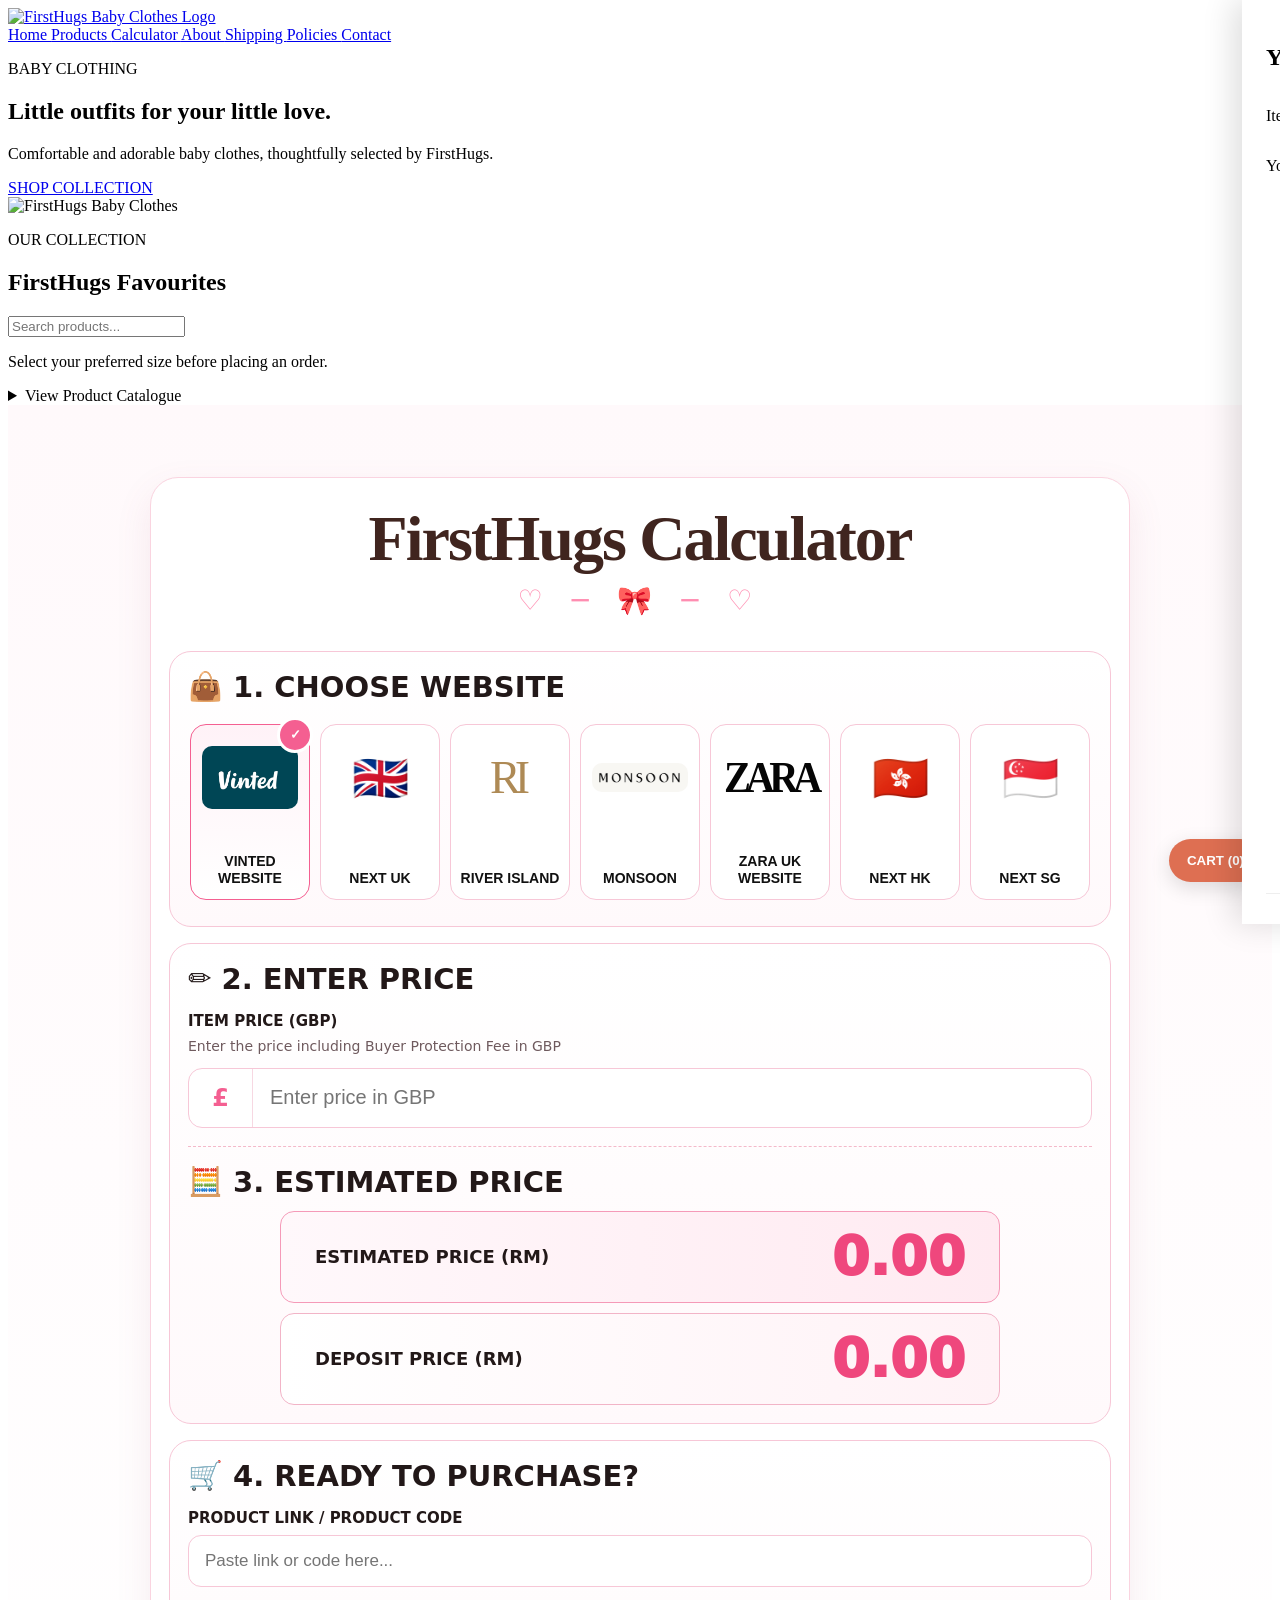
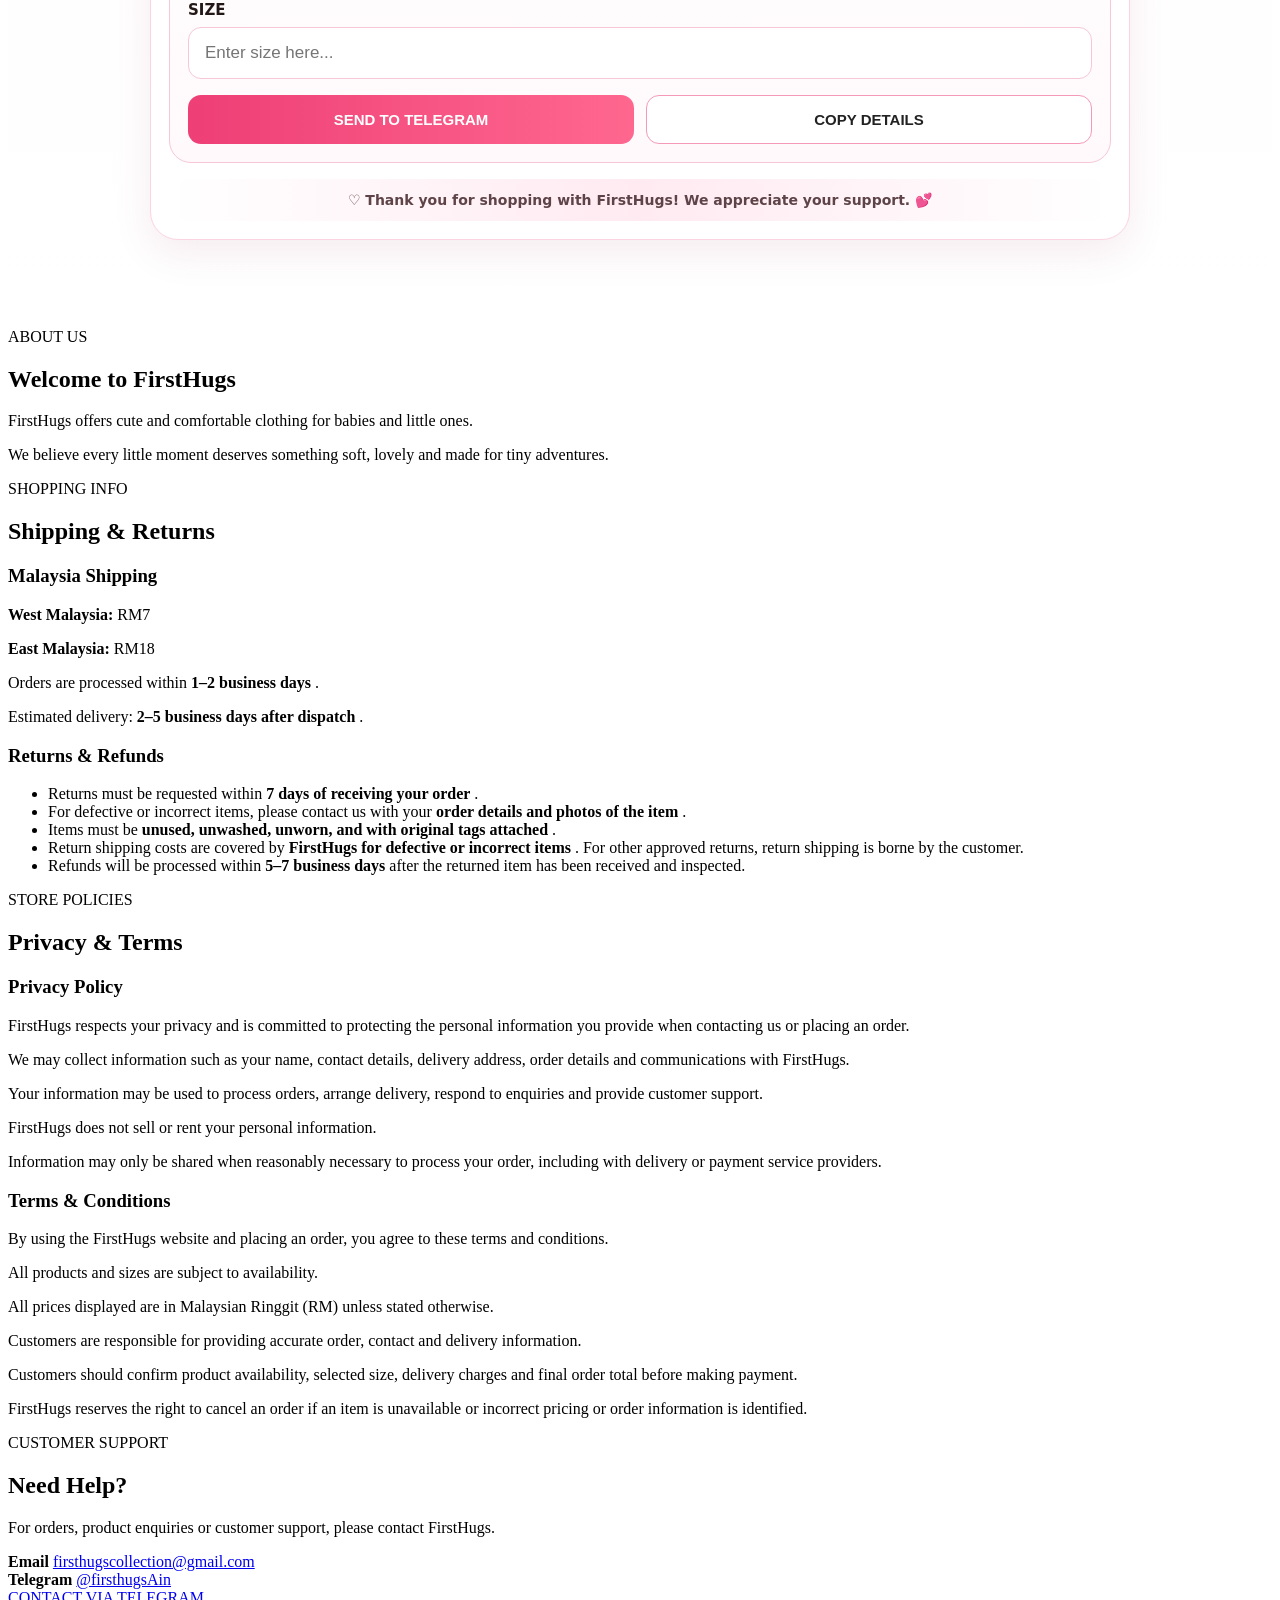
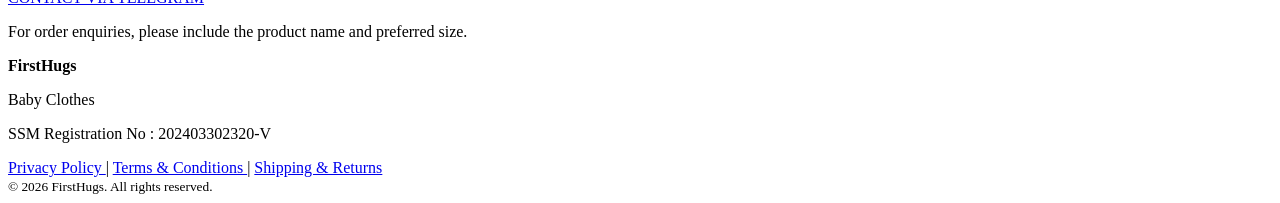
==== commit 1d92b225: "Update index.html" ====
--- a/index.html
+++ b/index.html
@@ -1,50 +1,2104 @@
 <!DOCTYPE html>
 <html lang="en">
+
 <head>
-  <meta charset="UTF-8" />
-  <meta name="viewport" content="width=device-width, initial-scale=1.0" />
-  <title>FirstHugs | We'll Be Back Soon</title>
-  <style>
-    * {
-      box-sizing: border-box;
+  <meta charset="UTF-8">
+
+  <meta
+    name="viewport"
+    content="width=device-width, initial-scale=1.0"
+  >
+
+  <title>FirstHugs | Baby Clothes Malaysia</title>
+
+  <meta
+    name="description"
+    content="Shop FirstHugs baby clothes in Malaysia. Dresses, tops, pants, dungarees and preloved baby clothing with nationwide delivery."
+  >
+
+  <link rel="stylesheet" href="/firsthugs/style.css">
+
+
+<style>
+/* ==============================
+   FIRSTHUGS CALCULATOR
+   Scoped styles only
+================================ */
+#calculator.fhc-section{
+  padding:72px 18px;
+  background:linear-gradient(180deg,#fff9fb 0%,#fff 100%);
+}
+#calculator .fhc-wrap{
+  width:min(980px,100%);
+  margin:0 auto;
+  padding:18px;
+  background:#fff;
+  border:1px solid #fad4e0;
+  border-radius:28px;
+  box-shadow:0 14px 36px rgba(171,74,112,.10);
+  color:#221818;
+  font-family:Inter,ui-sans-serif,system-ui,-apple-system,"Segoe UI",sans-serif;
+}
+#calculator *{box-sizing:border-box}
+#calculator .fhc-header{text-align:center;padding:6px 10px 18px}
+#calculator .fhc-header h2{
+  margin:0;
+  font-family:"Trebuchet MS","Comic Sans MS",cursive;
+  font-size:clamp(38px,7vw,64px);
+  font-weight:800;
+  letter-spacing:-.03em;
+  color:#40251f;
+}
+#calculator .fhc-decor{margin-top:8px;color:#ff8db1;font-size:28px;letter-spacing:10px}
+#calculator .fhc-card{
+  border:1.5px solid #f7c7d7;
+  border-radius:22px;
+  background:linear-gradient(180deg,#fff,#fff9fb);
+  padding:18px;
+  margin-top:16px;
+}
+#calculator .fhc-title{display:flex;align-items:center;gap:10px;font-size:clamp(21px,3vw,29px);font-weight:900;margin-bottom:16px}
+#calculator .fhc-icon{font-size:28px}
+#calculator .fhc-shops{display:grid;grid-template-columns:repeat(7,minmax(118px,1fr));gap:10px;overflow-x:auto;padding:4px 2px 8px}
+#calculator .fhc-shop{
+  min-width:118px;border:1.5px solid #f7c7d7;background:#fff;border-radius:16px;padding:12px 9px;cursor:pointer;
+  display:flex;flex-direction:column;align-items:center;justify-content:space-between;gap:10px;min-height:176px;position:relative;
+  color:#111;
+}
+#calculator .fhc-shop.fhc-active{border-color:#f45f91;background:linear-gradient(180deg,#fff2f7,#fff)}
+#calculator .fhc-shop.fhc-active:after{content:'✓';position:absolute;right:-4px;top:-8px;width:30px;height:30px;border-radius:50%;display:grid;place-items:center;background:#f45f91;color:#fff;font-weight:900;border:3px solid #fff}
+#calculator .fhc-logo-box{height:82px;width:100%;display:flex;align-items:center;justify-content:center}
+#calculator .fhc-logo-img{max-width:96px;max-height:72px;object-fit:contain;border-radius:10px}
+#calculator .fhc-flag{font-size:46px;line-height:1}
+#calculator .fhc-ri{font-family:Georgia,serif;color:#ae8a55;font-size:46px;letter-spacing:-6px;padding-right:6px}
+#calculator .fhc-zara{font-family:Didot,"Bodoni MT","Times New Roman",serif;font-size:44px;font-weight:900;letter-spacing:-6px;transform:scaleX(.92);color:#050505;line-height:1}
+#calculator .fhc-shop-name{font-size:14px;font-weight:900;text-align:center;line-height:1.2;color:#111}
+#calculator .fhc-price-wrap{display:grid;gap:12px}
+#calculator .fhc-label{font-size:15px;font-weight:900;color:#221818}
+#calculator #fhc-vinted-note{
+  font-size:14px;
+  color:#6f5a5e;
+  margin-top:-4px;
+  margin-bottom:2px;
+}
+#calculator .fhc-input-shell{display:flex;align-items:center;border:1.5px solid #f7c7d7;border-radius:14px;background:#fff;overflow:hidden}
+#calculator .fhc-currency{min-width:64px;text-align:center;color:#f45f91;font-size:24px;font-weight:900;border-right:1px solid #f7d8e2;padding:15px 10px}
+#calculator .fhc-input{width:100%;border:0;outline:0;font-size:20px;padding:17px;background:transparent;color:#221818}
+#calculator .fhc-estimate{margin-top:18px;border-top:1px dashed #f4b9ca;padding-top:18px}
+#calculator .fhc-result-grid{display:grid;grid-template-columns:1fr;gap:10px;max-width:720px;margin:0 auto}
+#calculator .fhc-result-box{background:linear-gradient(90deg,#fff8fb,#ffeaf1);border:1.5px solid #f59ab8;border-radius:14px;padding:18px 34px;display:flex;align-items:center;justify-content:space-between;gap:18px;min-height:92px}
+#calculator .fhc-result-label{font-weight:900;font-size:18px;color:#221818}
+#calculator .fhc-amount{font-size:clamp(34px,6vw,54px);font-weight:950;color:#ef477d;line-height:1}
+#calculator .fhc-deposit-box{border-color:#f2b4c7;background:linear-gradient(90deg,#fff,#fff2f6)}
+#calculator .fhc-order-grid{display:grid;grid-template-columns:1fr;gap:14px}
+#calculator .fhc-field{display:grid;gap:8px}
+#calculator .fhc-text-input{width:100%;border:1.5px solid #f7c7d7;border-radius:13px;padding:15px 16px;font-size:17px;background:#fff;color:#221818;outline:0}
+#calculator .fhc-actions{display:grid;grid-template-columns:1fr 1fr;gap:12px;margin-top:16px}
+#calculator .fhc-btn{border:0;border-radius:13px;padding:15px 14px;font-size:15px;font-weight:900;cursor:pointer;text-align:center}
+#calculator .fhc-telegram{background:linear-gradient(90deg,#ee3f76,#ff678f);color:white}
+#calculator .fhc-copy{background:#fff;border:1.5px solid #f49ab8;color:#222}
+#calculator .fhc-footer{margin-top:16px;text-align:center;padding:13px;border-radius:14px;background:linear-gradient(90deg,#fff,#ffeaf1,#fff);font-weight:800;font-size:14px;color:#5e4448}
+@media(max-width:720px){
+  #calculator.fhc-section{padding:44px 8px}
+  #calculator .fhc-wrap{padding:10px;border-radius:20px}
+  #calculator .fhc-card{padding:14px;border-radius:18px}
+  #calculator .fhc-shops{grid-template-columns:repeat(7,112px)}
+  #calculator .fhc-shop{min-width:112px;min-height:160px}
+  #calculator .fhc-result-grid,#calculator .fhc-actions{grid-template-columns:1fr}
+  #calculator .fhc-header h2{font-size:42px}
+  #calculator .fhc-result-box{padding:16px 18px}
+}
+</style>
+
+<style>
+/* FIRSTHUGS MOBILE PRODUCT GRID — 2 COLUMNS ONLY */
+@media (max-width: 760px) {
+  #products.section {
+    padding-left: 12px;
+    padding-right: 12px;
+  }
+
+  #products .products {
+    display: grid !important;
+    grid-template-columns: repeat(2, minmax(0, 1fr)) !important;
+    gap: 12px !important;
+    align-items: stretch;
+  }
+
+  #products .card {
+    min-width: 0;
+    padding: 8px;
+    border-radius: 15px;
+  }
+
+  #products .product-image,
+  #products .placeholder {
+    width: 100%;
+    height: auto !important;
+    aspect-ratio: 4 / 5;
+    object-fit: cover;
+    border-radius: 11px;
+  }
+
+  #products .product-info h3 {
+    margin-top: 10px;
+    font-size: 14px;
+    line-height: 1.25;
+    overflow-wrap: anywhere;
+  }
+
+  #products .price {
+    margin: 4px 0 8px;
+    font-size: 16px;
+  }
+
+  #products .availability-text,
+  #products .out-of-stock {
+    margin: 4px 0 8px;
+    font-size: 11px;
+    line-height: 1.3;
+  }
+
+  #products .size-label {
+    font-size: 11px;
+  }
+
+  #products .size-select {
+    margin-bottom: 8px;
+    padding: 9px 7px;
+    border-radius: 9px;
+    font-size: 12px;
+  }
+
+  #products .buy-button {
+    padding: 10px 6px;
+    font-size: 11px;
+    border-radius: 22px;
+  }
+}
+
+@media (max-width: 380px) {
+  #products.section {
+    padding-left: 8px;
+    padding-right: 8px;
+  }
+
+  #products .products {
+    gap: 8px !important;
+  }
+
+  #products .card {
+    padding: 7px;
+  }
+
+  #products .product-info h3 {
+    font-size: 13px;
+  }
+}
+</style>
+
+
+<style>
+/* FIRSTHUGS PRODUCT GALLERY — click image to enlarge */
+#fh-gallery{
+  position:fixed;
+  inset:0;
+  z-index:10050;
+  display:none;
+  align-items:center;
+  justify-content:center;
+  background:rgba(0,0,0,.88);
+  padding:18px;
+}
+#fh-gallery.open{display:flex}
+#fh-gallery .fh-gallery-inner{
+  width:min(960px,100%);
+  max-height:94vh;
+  display:flex;
+  flex-direction:column;
+  align-items:center;
+  gap:12px;
+  position:relative;
+}
+#fh-gallery .fh-gallery-main-wrap{
+  width:100%;
+  min-height:0;
+  display:flex;
+  align-items:center;
+  justify-content:center;
+  position:relative;
+  overflow:hidden;
+  touch-action:pan-y;
+}
+#fh-gallery-main{
+  max-width:100%;
+  max-height:76vh;
+  object-fit:contain;
+  border-radius:12px;
+  cursor:zoom-in;
+  transition:transform .2s ease;
+  transform-origin:center center;
+  will-change:transform;
+  user-select:none;
+  -webkit-user-drag:none;
+}
+#fh-gallery-main.zoomed{cursor:grab}
+#fh-gallery-main.zoomed.dragging{cursor:grabbing;transition:none}
+#fh-gallery .fh-gallery-main-wrap.zoom-active{touch-action:none}
+#fh-gallery-close{
+  position:absolute;
+  right:0;
+  top:-2px;
+  width:44px;
+  height:44px;
+  border:0;
+  border-radius:50%;
+  background:rgba(255,255,255,.94);
+  color:#222;
+  font-size:28px;
+  line-height:1;
+  cursor:pointer;
+  z-index:3;
+}
+.fh-gallery-nav{
+  position:absolute;
+  top:50%;
+  transform:translateY(-50%);
+  width:46px;
+  height:46px;
+  border:0;
+  border-radius:50%;
+  background:rgba(255,255,255,.9);
+  color:#222;
+  font-size:28px;
+  cursor:pointer;
+  z-index:2;
+}
+#fh-gallery-prev{left:8px}
+#fh-gallery-next{right:8px}
+#fh-gallery .fh-gallery-meta{
+  color:#fff;
+  text-align:center;
+  font-size:14px;
+}
+#fh-gallery-thumbs{
+  width:100%;
+  display:flex;
+  justify-content:center;
+  gap:8px;
+  overflow-x:auto;
+  padding:2px 4px 4px;
+}
+#fh-gallery-thumbs button{
+  flex:0 0 auto;
+  width:58px;
+  height:70px;
+  padding:0;
+  border:2px solid transparent;
+  border-radius:8px;
+  overflow:hidden;
+  background:#fff;
+  cursor:pointer;
+}
+#fh-gallery-thumbs button.active{border-color:#fff}
+#fh-gallery-thumbs img{width:100%;height:100%;object-fit:cover;display:block}
+#products .product-image{cursor:zoom-in}
+@media(max-width:760px){
+  #fh-gallery{padding:10px}
+  #fh-gallery-main{max-height:72vh;border-radius:8px}
+  .fh-gallery-nav{width:42px;height:42px;font-size:25px}
+  #fh-gallery-prev{left:2px}
+  #fh-gallery-next{right:2px}
+  #fh-gallery-close{right:2px;top:2px}
+  #fh-gallery-thumbs button{width:52px;height:64px}
+}
+</style>
+
+</head>
+
+
+<body>
+
+
+<!-- ==============================
+     HEADER
+================================ -->
+
+<header class="top">
+
+  <a class="brand" href="#home">
+
+    <img
+      src="/firsthugs/firsthugs-logo.jpeg"
+      alt="FirstHugs Baby Clothes Logo"
+    >
+
+  </a>
+
+
+  <nav>
+
+    <a href="#home">
+      Home
+    </a>
+
+    <a href="#products">
+      Products
+    </a>
+
+    <a href="#calculator">
+      Calculator
+    </a>
+
+    <a href="#about">
+      About
+    </a>
+
+    <a href="#shipping">
+      Shipping
+    </a>
+
+    <a href="#policies">
+      Policies
+    </a>
+
+    <a href="#contact">
+      Contact
+    </a>
+
+  </nav>
+
+</header>
+
+
+
+<main>
+
+
+<!-- ==============================
+     HOME
+================================ -->
+
+<section
+  class="hero"
+  id="home"
+>
+
+  <div class="hero-text">
+
+    <p class="eyebrow">
+      BABY CLOTHING
+    </p>
+
+
+    <h1>
+      Little outfits for your little love.
+    </h1>
+
+
+    <p>
+      Comfortable and adorable baby clothes,
+      thoughtfully selected by FirstHugs.
+    </p>
+
+
+    <a
+      class="main-button"
+      href="#products"
+    >
+      SHOP COLLECTION
+    </a>
+
+  </div>
+
+
+  <img
+    class="hero-logo"
+    src="/firsthugs/firsthugs-logo.jpeg"
+    alt="FirstHugs Baby Clothes"
+  >
+
+</section>
+
+
+
+<!-- ==============================
+     PRODUCTS
+================================ -->
+
+<section
+  id="products"
+  class="section"
+>
+
+  <p class="eyebrow">
+    OUR COLLECTION
+  </p>
+
+
+  <h2>
+    FirstHugs Favourites
+  </h2>
+
+
+  <div class="search-area">
+
+    <input
+      type="search"
+      id="product-search"
+      placeholder="Search products..."
+      aria-label="Search FirstHugs products"
+    >
+
+  </div>
+
+
+  <!--
+    ALL PRODUCT CARDS FROM products.js
+    WILL APPEAR HERE AUTOMATICALLY
+  -->
+
+  <div
+    id="product-list"
+    class="products"
+  ></div>
+
+
+  <p
+    id="no-products"
+    class="note"
+    style="display: none;"
+  >
+    No products found.
+  </p>
+
+
+  <p class="note">
+    Select your preferred size before placing an order.
+  </p>
+
+
+  <!-- ============================
+       CRAWLER-FRIENDLY CATALOGUE
+  ============================= -->
+
+  <details class="catalogue-summary">
+
+    <summary>
+      View Product Catalogue
+    </summary>
+
+
+    <div class="catalogue-content">
+
+      <h3>
+        Current FirstHugs Collection
+      </h3>
+
+
+      <p>
+        <strong>Cream Embroidered Mesh Dress</strong><br>
+        RM150 · Available Size: 9-12M
+      </p>
+
+
+      <p>
+        <strong>Neutral Embroidered Top and Pants</strong><br>
+        RM125 · Available Size: 1.5-2Y
+      </p>
+
+
+      <p>
+        <strong>Mint Green Top and Pants</strong><br>
+        RM135 · Available Size: 1.5-2Y
+      </p>
+
+
+      <p>
+        <strong>Neutral Stripe Top and Pants</strong><br>
+        RM112 · Available Size: 1.5-2Y
+      </p>
+
+
+      <p>
+        <strong>(PRELOVED) Navy Blue Cardigan</strong><br>
+        RM28 · Available Size: 9-12M
+      </p>
+
+
+      <p>
+        <strong>(PRELOVED) Denim Embroidered Dungaree</strong><br>
+        RM59 · Available Size: 6-9M
+      </p>
+
+
+      <p>
+        <strong>(PRELOVED) Dusty Blue Tafetta Dress</strong><br>
+        RM78 · Available Size: 12-18M
+      </p>
+
+
+      <p>
+        <strong>(PRELOVED) Green Ditsy Floral Cotton Dress</strong><br>
+        RM45 · Available Size: 12-18M
+      </p>
+
+
+      <p>
+        <strong>(PRELOVED) Ochre Yellow/Orange Floral Dress</strong><br>
+        RM78 · Available Size: 9-12M
+      </p>
+
+
+      <p>
+        <strong>(PRELOVED) Pink Rainbow Party Dress</strong><br>
+        RM65 · Available Size: 6-9M
+      </p>
+
+
+      <p>
+        <strong>Berry Red Embroidered Mesh Party Dress</strong><br>
+        RM78 · Available Size: 9-12M
+      </p>
+
+
+      <p>
+        <strong>Lilac Purple Printed 3D Flower Party Dress</strong><br>
+        RM59 · Available Size: 9-12M
+      </p>
+
+
+      <p>
+        <strong>(PRELOVED) Green Embroidered Mesh Party Dress</strong><br>
+        RM48 · Available Size: 9-12M
+      </p>
+
+
+      <p>
+        <strong>(PRELOVED) White Ruffle Collar Mesh Dress</strong><br>
+        RM65 · Available Size: 12-18M
+      </p>
+
+
+      <p>
+        <strong>Pink Broderie Pinafore and Top</strong><br>
+        RM78 · Available Size: 1.5-2Y
+      </p>
+
+
+      <p>
+        <strong>Pink/Peach Embroidered Mesh Party Dress</strong><br>
+        RM60 · Available Size: 6-9M
+      </p>
+
+
+      <p>
+        <strong>(PRELOVED) Floral Orange Top and Pants</strong><br>
+        RM55 · Available Size: 9-12M
+      </p>
+
+
+      <p>
+        <strong>(PRELOVED) White Tulip Top and Pants</strong><br>
+        RM65 · Available Size: 9-12M
+      </p>
+
+
+      <p>
+        <strong>(PRELOVED) Pink Pinafore Dress</strong><br>
+        RM48 · Available Size: 12-18M
+      </p>
+
+
+      <p>
+        <strong>(PRELOVED) Black Long Sleeve Knitted Dress</strong><br>
+        RM60 · Available Size: 12-18M
+      </p>
+
+
+      <p>
+        <strong>(PRELOVED) Black Stripe Top and Pants</strong><br>
+        RM65 · Available Size: 2-3Y
+      </p>
+
+
+      <p>
+        <strong>(PRELOVED) White Long Sleeve Knitted Dress</strong><br>
+        RM60 · Available Size: 12-18M
+      </p>
+
+
+      <p>
+        <strong>(PRELOVED) Blue Floral Top and Pants</strong><br>
+        RM65 · Available Size: 2-3Y
+      </p>
+
+
+      <p>
+        <strong>(PRELOVED) Multi Bright Strawberry/Apple Top and Pants</strong><br>
+        RM65 · Available Size: 3-6M
+      </p>
+
+
+      <p>
+        <strong>(PRELOVED) Tan Brown Corduroy Bear Print Dungarees Set</strong><br>
+        RM72 · Available Size: 6-9M
+      </p>
+
+
+      <p>
+        <strong>(PRELOVED) Mint Green Top and Tutu Skirt Set</strong><br>
+        RM59 · Available Size: 3-4Y
+      </p>
+
+
+      <p>
+        <strong>(PRELOVED) Pink and Green Stripe Top and Pants Set</strong><br>
+        RM62 · Available Size: 12-18M
+      </p>
+
+    </div>
+
+  </details>
+
+</section>
+
+
+
+
+<!-- ==============================
+     FIRSTHUGS CALCULATOR
+================================ -->
+<section id="calculator" class="fhc-section">
+  <div class="fhc-wrap">
+    <div class="fhc-header">
+      <h2>FirstHugs Calculator</h2>
+      <div class="fhc-decor">♡ ─ 🎀 ─ ♡</div>
+    </div>
+
+    <div class="fhc-card">
+      <div class="fhc-title"><span class="fhc-icon">👜</span><span>1. CHOOSE WEBSITE</span></div>
+      <div class="fhc-shops" id="fhc-shops">
+        <button type="button" class="fhc-shop fhc-active" data-shop="VINTED WEBSITE" data-currency="GBP" data-symbol="£" data-formula="vinted" data-deposit="vinted">
+          <div class="fhc-logo-box"><img class="fhc-logo-img" src="[data-uri]" alt="Vinted"></div>
+          <div class="fhc-shop-name">VINTED<br>WEBSITE</div>
+        </button>
+        <button type="button" class="fhc-shop" data-shop="NEXT UK" data-currency="GBP" data-symbol="£" data-formula="uk" data-deposit="50">
+          <div class="fhc-logo-box"><div class="fhc-flag">🇬🇧</div></div><div class="fhc-shop-name">NEXT UK</div>
+        </button>
+        <button type="button" class="fhc-shop" data-shop="RIVER ISLAND" data-currency="GBP" data-symbol="£" data-formula="uk" data-deposit="50">
+          <div class="fhc-logo-box"><div class="fhc-ri">RI</div></div><div class="fhc-shop-name">RIVER ISLAND</div>
+        </button>
+        <button type="button" class="fhc-shop" data-shop="MONSOON" data-currency="GBP" data-symbol="£" data-formula="uk" data-deposit="50">
+          <div class="fhc-logo-box"><img class="fhc-logo-img" src="[data-uri]" alt="Monsoon"></div><div class="fhc-shop-name">MONSOON</div>
+        </button>
+        <button type="button" class="fhc-shop" data-shop="ZARA UK WEBSITE" data-currency="GBP" data-symbol="£" data-formula="zara" data-deposit="50">
+          <div class="fhc-logo-box"><div class="fhc-zara">ZARA</div></div><div class="fhc-shop-name">ZARA UK<br>WEBSITE</div>
+        </button>
+        <button type="button" class="fhc-shop" data-shop="NEXT HK" data-currency="HKD" data-symbol="HK$" data-formula="hk" data-deposit="60">
+          <div class="fhc-logo-box"><div class="fhc-flag">🇭🇰</div></div><div class="fhc-shop-name">NEXT HK</div>
+        </button>
+        <button type="button" class="fhc-shop" data-shop="NEXT SG" data-currency="SGD" data-symbol="S$" data-formula="sg" data-deposit="60">
+          <div class="fhc-logo-box"><div class="fhc-flag">🇸🇬</div></div><div class="fhc-shop-name">NEXT SG</div>
+        </button>
+      </div>
+    </div>
+
+    <div class="fhc-card">
+      <div class="fhc-title"><span class="fhc-icon">✏️</span><span>2. ENTER PRICE</span></div>
+      <div class="fhc-price-wrap">
+        <label class="fhc-label" id="fhc-price-label" for="fhc-price-input">ITEM PRICE (GBP)</label>
+        <div id="fhc-vinted-note">Enter the price including Buyer Protection Fee in GBP</div>
+        <div class="fhc-input-shell"><span class="fhc-currency" id="fhc-currency-symbol">£</span><input class="fhc-input" id="fhc-price-input" type="number" inputmode="decimal" min="0" step="0.01" placeholder="Enter price in GBP"></div>
+      </div>
+
+      <div class="fhc-estimate">
+        <div class="fhc-title" style="margin-bottom:12px"><span class="fhc-icon">🧮</span><span>3. ESTIMATED PRICE</span></div>
+        <div class="fhc-result-grid">
+          <div class="fhc-result-box">
+            <div class="fhc-result-label">ESTIMATED PRICE (RM)</div>
+            <div class="fhc-amount" id="fhc-result">0.00</div>
+          </div>
+          <div class="fhc-result-box fhc-deposit-box">
+            <div class="fhc-result-label">DEPOSIT PRICE (RM)</div>
+            <div class="fhc-amount" id="fhc-deposit">0.00</div>
+          </div>
+        </div>
+      </div>
+    </div>
+
+    <div class="fhc-card">
+      <div class="fhc-title"><span class="fhc-icon">🛒</span><span>4. READY TO PURCHASE?</span></div>
+      <div class="fhc-order-grid">
+        <div class="fhc-field">
+          <label class="fhc-label" for="fhc-product-link">PRODUCT LINK / PRODUCT CODE</label>
+          <input class="fhc-text-input" id="fhc-product-link" type="text" placeholder="Paste link or code here...">
+        </div>
+        <div class="fhc-field">
+          <label class="fhc-label" for="fhc-product-size">SIZE</label>
+          <input class="fhc-text-input" id="fhc-product-size" type="text" placeholder="Enter size here...">
+        </div>
+      </div>
+      <div class="fhc-actions">
+        <button type="button" class="fhc-btn fhc-telegram" id="fhc-telegram-btn">SEND TO TELEGRAM</button>
+        <button type="button" class="fhc-btn fhc-copy" id="fhc-copy-btn">COPY DETAILS</button>
+      </div>
+    </div>
+
+    <div class="fhc-footer">♡ Thank you for shopping with FirstHugs! We appreciate your support. 💕</div>
+  </div>
+</section>
+
+
+<!-- ==============================
+     ABOUT
+================================ -->
+
+<section
+  id="about"
+  class="section soft"
+>
+
+  <div class="section-inner">
+
+    <p class="eyebrow">
+      ABOUT US
+    </p>
+
+
+    <h2>
+      Welcome to FirstHugs
+    </h2>
+
+
+    <p>
+      FirstHugs offers cute and comfortable clothing
+      for babies and little ones.
+    </p>
+
+
+    <p>
+      We believe every little moment deserves
+      something soft, lovely and made for tiny adventures.
+    </p>
+
+  </div>
+
+</section>
+
+
+
+<!-- ==============================
+     SHIPPING & RETURNS
+================================ -->
+
+<section
+  id="shipping"
+  class="section"
+>
+
+  <p class="eyebrow">
+    SHOPPING INFO
+  </p>
+
+
+  <h2>
+    Shipping & Returns
+  </h2>
+
+
+  <div class="info-grid">
+
+
+    <!-- SHIPPING -->
+
+    <div class="info-card">
+
+      <h3>
+        Malaysia Shipping
+      </h3>
+
+
+      <p>
+        <strong>
+          West Malaysia:
+        </strong>
+
+        RM7
+      </p>
+
+
+      <p>
+        <strong>
+          East Malaysia:
+        </strong>
+
+        RM18
+      </p>
+
+
+      <p>
+        Orders are processed within
+        <strong>
+          1–2 business days
+        </strong>.
+      </p>
+
+
+      <p>
+        Estimated delivery:
+        <strong>
+          2–5 business days after dispatch
+        </strong>.
+      </p>
+
+    </div>
+
+
+    <!-- RETURNS -->
+
+    <div class="info-card">
+
+      <h3>
+        Returns & Refunds
+      </h3>
+
+
+      <ul class="return-list">
+
+        <li>
+
+          Returns must be requested within
+
+          <strong>
+            7 days of receiving your order
+          </strong>.
+
+        </li>
+
+
+        <li>
+
+          For defective or incorrect items,
+          please contact us with your
+
+          <strong>
+            order details and photos of the item
+          </strong>.
+
+        </li>
+
+
+        <li>
+
+          Items must be
+
+          <strong>
+            unused, unwashed, unworn,
+            and with original tags attached
+          </strong>.
+
+        </li>
+
+
+        <li>
+
+          Return shipping costs are covered by
+
+          <strong>
+            FirstHugs for defective or incorrect items
+          </strong>.
+
+          For other approved returns,
+          return shipping is borne by the customer.
+
+        </li>
+
+
+        <li>
+
+          Refunds will be processed within
+
+          <strong>
+            5–7 business days
+          </strong>
+
+          after the returned item has been received
+          and inspected.
+
+        </li>
+
+      </ul>
+
+    </div>
+
+
+  </div>
+
+</section>
+
+
+
+<!-- ==============================
+     PRIVACY & TERMS
+================================ -->
+
+<section
+  id="policies"
+  class="section soft"
+>
+
+  <div class="section-inner">
+
+    <p class="eyebrow">
+      STORE POLICIES
+    </p>
+
+
+    <h2>
+      Privacy & Terms
+    </h2>
+
+
+    <div class="policy-grid">
+
+
+      <!-- PRIVACY -->
+
+      <div class="policy-card">
+
+        <h3>
+          Privacy Policy
+        </h3>
+
+
+        <p>
+          FirstHugs respects your privacy and is committed
+          to protecting the personal information you provide
+          when contacting us or placing an order.
+        </p>
+
+
+        <p>
+          We may collect information such as your name,
+          contact details, delivery address, order details
+          and communications with FirstHugs.
+        </p>
+
+
+        <p>
+          Your information may be used to process orders,
+          arrange delivery, respond to enquiries and provide
+          customer support.
+        </p>
+
+
+        <p>
+          FirstHugs does not sell or rent your personal
+          information.
+        </p>
+
+
+        <p>
+          Information may only be shared when reasonably
+          necessary to process your order, including with
+          delivery or payment service providers.
+        </p>
+
+      </div>
+
+
+      <!-- TERMS -->
+
+      <div class="policy-card">
+
+        <h3>
+          Terms & Conditions
+        </h3>
+
+
+        <p>
+          By using the FirstHugs website and placing an order,
+          you agree to these terms and conditions.
+        </p>
+
+
+        <p>
+          All products and sizes are subject to availability.
+        </p>
+
+
+        <p>
+          All prices displayed are in Malaysian Ringgit (RM)
+          unless stated otherwise.
+        </p>
+
+
+        <p>
+          Customers are responsible for providing accurate
+          order, contact and delivery information.
+        </p>
+
+
+        <p>
+          Customers should confirm product availability,
+          selected size, delivery charges and final order total
+          before making payment.
+        </p>
+
+
+        <p>
+          FirstHugs reserves the right to cancel an order
+          if an item is unavailable or incorrect pricing
+          or order information is identified.
+        </p>
+
+      </div>
+
+
+    </div>
+
+  </div>
+
+</section>
+
+
+
+<!-- ==============================
+     CUSTOMER SUPPORT
+================================ -->
+
+<section
+  id="contact"
+  class="section contact"
+>
+
+  <p class="eyebrow">
+    CUSTOMER SUPPORT
+  </p>
+
+
+  <h2>
+    Need Help?
+  </h2>
+
+
+  <p>
+    For orders, product enquiries or customer support,
+    please contact FirstHugs.
+  </p>
+
+
+  <div class="support-info">
+
+
+    <div class="support-item">
+
+      <strong>
+        Email
+      </strong>
+
+      <a href="mailto:firsthugscollection@gmail.com">
+        firsthugscollection@gmail.com
+      </a>
+
+    </div>
+
+
+    <div class="support-item">
+
+      <strong>
+        Telegram
+      </strong>
+
+      <a
+        href="https://t.me/firsthugsAin"
+        target="_blank"
+        rel="noopener noreferrer"
+      >
+        @firsthugsAin
+      </a>
+
+    </div>
+
+
+  </div>
+
+
+  <a
+    class="telegram-button"
+    href="https://t.me/firsthugsAin"
+    target="_blank"
+    rel="noopener noreferrer"
+  >
+    CONTACT VIA TELEGRAM
+  </a>
+
+
+  <p class="small">
+
+    For order enquiries, please include
+    the product name and preferred size.
+
+  </p>
+
+</section>
+
+
+</main>
+
+
+
+<!-- ==============================
+     FOOTER
+================================ -->
+
+<footer>
+
+
+  <strong class="footer-brand">
+    FirstHugs
+  </strong>
+
+
+  <p class="footer-subtitle">
+    Baby Clothes
+  </p>
+
+
+  <p class="ssm-number">
+    SSM Registration No : 202403302320-V
+  </p>
+
+
+  <div class="footer-links">
+
+    <a href="#policies">
+      Privacy Policy
+    </a>
+
+    <span>|</span>
+
+    <a href="#policies">
+      Terms & Conditions
+    </a>
+
+    <span>|</span>
+
+    <a href="#shipping">
+      Shipping & Returns
+    </a>
+
+  </div>
+
+
+  <small>
+    © 2026 FirstHugs. All rights reserved.
+  </small>
+
+
+</footer>
+
+
+
+
+<script>
+/* ==============================
+   FIRSTHUGS CALCULATOR LOGIC
+================================ */
+(function(){
+  const state={shop:'VINTED WEBSITE',currency:'GBP',symbol:'£',formula:'vinted',deposit:'vinted'};
+  const priceInput=document.getElementById('fhc-price-input');
+  const resultEl=document.getElementById('fhc-result');
+  const depositEl=document.getElementById('fhc-deposit');
+  const currencySymbol=document.getElementById('fhc-currency-symbol');
+  const priceLabel=document.getElementById('fhc-price-label');
+  const vintedNote=document.getElementById('fhc-vinted-note');
+
+  function estimate(v){
+    if(!Number.isFinite(v)||v<0) return 0;
+    switch(state.formula){
+      case 'vinted': return ((v+2.99)*6.12)+25;
+      case 'uk': return (v*6)+25;
+      case 'zara': return ((v+2.95)*6)+25;
+      case 'hk': return (v*0.52)+26;
+      case 'sg': return (v*3.2)+10;
+      default:return 0;
     }
-
-    body {
-      margin: 0;
-      min-height: 100vh;
-      display: flex;
-      align-items: center;
-      justify-content: center;
-      padding: 24px;
-      background: #fff8fa;
-      color: #3d2b31;
-      font-family: Arial, Helvetica, sans-serif;
-      text-align: center;
+  }
+
+  function depositFor(est){
+    if(est<=0) return 0;
+    if(state.deposit==='vinted'){
+      if(est<=80) return Math.max(0,est-25);
+      if(est<=149) return Math.max(0,est-50);
+      return 100;
     }
-
-    .maintenance {
-      max-width: 520px;
+    return est*(Number(state.deposit)/100);
+  }
+
+  function update(){
+    const raw=priceInput.value.trim();
+    if(!raw){resultEl.textContent='0.00';depositEl.textContent='0.00';return;}
+    const v=Number(raw);
+    if(!Number.isFinite(v)||v<0){resultEl.textContent='0.00';depositEl.textContent='0.00';return;}
+    const est=Math.ceil(estimate(v));
+    const dep=Math.ceil(depositFor(est));
+    resultEl.textContent=est.toLocaleString('en-MY');
+    depositEl.textContent=dep.toLocaleString('en-MY');
+  }
+
+  priceInput.addEventListener('input',update);
+
+  document.querySelectorAll('#calculator .fhc-shop').forEach(btn=>btn.addEventListener('click',()=>{
+    document.querySelectorAll('#calculator .fhc-shop').forEach(x=>x.classList.remove('fhc-active'));
+    btn.classList.add('fhc-active');
+    state.shop=btn.dataset.shop;
+    state.currency=btn.dataset.currency;
+    state.symbol=btn.dataset.symbol;
+    state.formula=btn.dataset.formula;
+    state.deposit=btn.dataset.deposit;
+    currencySymbol.textContent=state.symbol;
+    priceLabel.textContent=`ITEM PRICE (${state.currency})`;
+    priceInput.placeholder=`Enter price in ${state.currency}`;
+    if(state.formula === 'vinted'){
+      vintedNote.style.display='block';
+    }else{
+      vintedNote.style.display='none';
     }
-
-    h1 {
-      margin: 0 0 16px;
-      font-size: 2.3rem;
+    priceInput.value='';
+    update();
+  }));
+
+  function orderDetails(){
+    const link=document.getElementById('fhc-product-link').value.trim();
+    const size=document.getElementById('fhc-product-size').value.trim();
+    const price=priceInput.value.trim();
+    return [
+      'Hi FirstHugs, I would like to purchase:',
+      '',
+      `Website: ${state.shop}`,
+      `Product Link / Product Code: ${link||'-'}`,
+      `Size: ${size||'-'}`,
+      `Price: ${price?price+' '+state.currency:'-'}`,
+      `Estimated MYR: RM${resultEl.textContent}`,
+      `Deposit MYR: RM${depositEl.textContent}`
+    ].join('\n');
+  }
+
+  document.getElementById('fhc-copy-btn').addEventListener('click',async()=>{
+    const btn=document.getElementById('fhc-copy-btn');
+    const text=orderDetails();
+    try{
+      await navigator.clipboard.writeText(text);
+      const old=btn.textContent;
+      btn.textContent='COPIED!';
+      setTimeout(()=>btn.textContent=old,1300);
+    }catch{
+      alert(text);
     }
-
-    p {
-      margin: 0;
-      font-size: 1.05rem;
-      line-height: 1.7;
+  });
+
+  document.getElementById('fhc-telegram-btn').addEventListener('click',()=>{
+    const link=document.getElementById('fhc-product-link').value.trim();
+    if(!link){alert('Please enter the product link / product code first.');return;}
+    window.open(`https://t.me/firsthugsAin?text=${encodeURIComponent(orderDetails())}`,'_blank');
+  });
+})();
+</script>
+
+
+<!-- ==============================
+     LOAD products.js
+================================ -->
+
+<script src="/firsthugs/products.js"></script>
+
+<script>
+/* Extra gallery photo for Lilac Purple Printed 3D Flower Party Dress */
+(function () {
+  const lilacProduct =
+    (typeof products !== "undefined" && Array.isArray(products))
+      ? products.find(
+          p => p.name === "Lilac Purple Printed 3D Flower Party Dress"
+        )
+      : null;
+
+  if (lilacProduct) {
+    lilacProduct.images = [
+      lilacProduct.image,
+      "test/lilac-purple-printed-3d-flower-party-dress-2.jpg"
+    ];
+  }
+})();
+</script>
+
+<script>
+
+
+/* ==============================
+   DISPLAY PRODUCTS
+================================ */
+
+function displayProducts(productArray) {
+
+
+  const productList =
+    document.getElementById(
+      "product-list"
+    );
+
+
+  productList.innerHTML = "";
+
+
+
+  productArray.forEach(
+    function(product) {
+
+
+      const productIndex =
+        products.indexOf(product);
+
+
+
+      /* IMAGE */
+
+      let imageHTML = "";
+
+
+      const productImages = Array.isArray(product.images) && product.images.length
+        ? product.images
+        : (product.image ? [product.image] : []);
+
+      if (productImages.length) {
+
+        imageHTML = `
+
+          <img
+            class="product-image"
+            src="/firsthugs/${encodeURI(productImages[0])}"
+            alt="${product.name}"
+            loading="lazy"
+            role="button"
+            tabindex="0"
+            aria-label="View photos of ${product.name}"
+            onclick="openProductGallery(${productIndex})"
+            onkeydown="if(event.key==='Enter'||event.key===' '){event.preventDefault();openProductGallery(${productIndex});}"
+          >
+
+        `;
+
+      } else {
+
+        imageHTML = `
+
+          <div class="placeholder">
+            Product photo coming soon
+          </div>
+
+        `;
+
+      }
+
+
+
+      /* AVAILABLE SIZES */
+
+      const availableSizes =
+        product.sizes.filter(
+          function(item) {
+
+            return item.available === true;
+
+          }
+        );
+
+
+
+      const hasStock =
+        availableSizes.length > 0;
+
+
+
+      let sizeOptions = `
+
+        <option value="">
+          Select Size
+        </option>
+
+      `;
+
+
+
+      availableSizes.forEach(
+        function(item) {
+
+          sizeOptions += `
+
+            <option value="${item.size}">
+              ${item.size}
+            </option>
+
+          `;
+
+        }
+      );
+
+
+
+      /* AVAILABLE SIZE TEXT */
+
+      let availableSizeText = "";
+
+
+      if (hasStock) {
+
+        availableSizeText =
+          availableSizes
+            .map(
+              function(item) {
+
+                return item.size;
+
+              }
+            )
+            .join(", ");
+
+      }
+
+
+
+      /* SIZE BOX */
+
+      let sizeHTML = "";
+
+
+      if (hasStock) {
+
+        sizeHTML = `
+
+          <p class="availability-text">
+
+            <strong>
+              Available:
+            </strong>
+
+            ${availableSizeText}
+
+          </p>
+
+
+          <label
+            class="size-label"
+            for="size-${productIndex}"
+          >
+            Choose Size
+          </label>
+
+
+          <select
+            id="size-${productIndex}"
+            class="size-select"
+          >
+
+            ${sizeOptions}
+
+          </select>
+
+        `;
+
+      } else {
+
+        sizeHTML = `
+
+          <p class="out-of-stock">
+            Currently unavailable
+          </p>
+
+        `;
+
+      }
+
+
+
+      /* BUTTON */
+
+      let buttonHTML = "";
+
+
+      if (hasStock) {
+
+        buttonHTML = `
+
+          <button
+            class="buy-button"
+            type="button"
+            onclick="addToCart(${productIndex})"
+          >
+            ADD TO CART
+          </button>
+
+        `;
+
+      } else {
+
+        buttonHTML = `
+
+          <button
+            class="buy-button sold-out-button"
+            type="button"
+            disabled
+          >
+            SOLD OUT
+          </button>
+
+        `;
+
+      }
+
+
+
+      /* PRODUCT */
+
+      const productCard = `
+
+        <article
+          class="card product-card"
+          data-product-name="${product.name.toLowerCase()}"
+        >
+
+          ${imageHTML}
+
+
+          <div class="product-info">
+
+
+            <h3>
+              ${product.name}
+            </h3>
+
+
+            <p class="price">
+              RM${product.price}
+            </p>
+
+
+            ${sizeHTML}
+
+
+            ${buttonHTML}
+
+
+          </div>
+
+        </article>
+
+      `;
+
+
+
+      productList.insertAdjacentHTML(
+        "beforeend",
+        productCard
+      );
+
+
     }
-  </style>
-</head>
-<body>
-  <main class="maintenance">
-    <h1>FirstHugs is getting a little update ♡</h1>
-    <p>
-      We'll be back soon.<br>
-      Thank you for your patience.
-    </p>
-  </main>
+  );
+
+
+}
+
+
+
+/* ==============================
+   SEARCH PRODUCTS
+================================ */
+
+function searchProducts() {
+
+
+  const searchText =
+    document
+      .getElementById(
+        "product-search"
+      )
+      .value
+      .trim()
+      .toLowerCase();
+
+
+
+  const filteredProducts =
+    products.filter(
+      function(product) {
+
+
+        return product.name
+          .toLowerCase()
+          .includes(searchText);
+
+
+      }
+    );
+
+
+
+  displayProducts(
+    filteredProducts
+  );
+
+
+
+  const noProducts =
+    document.getElementById(
+      "no-products"
+    );
+
+
+  if (
+    filteredProducts.length === 0
+  ) {
+
+    noProducts.style.display =
+      "block";
+
+  } else {
+
+    noProducts.style.display =
+      "none";
+
+  }
+
+
+}
+
+
+
+/* ==============================
+   BUY NOW
+================================ */
+
+function orderProduct(
+  productIndex
+) {
+
+
+  const product =
+    products[productIndex];
+
+
+
+  if (!product) {
+
+    alert(
+      "Product not found."
+    );
+
+    return;
+
+  }
+
+
+
+  const sizeBox =
+    document.getElementById(
+      "size-" + productIndex
+    );
+
+
+
+  if (!sizeBox) {
+
+    alert(
+      "This product is currently unavailable."
+    );
+
+    return;
+
+  }
+
+
+
+  const selectedSize =
+    sizeBox.value;
+
+
+
+  if (!selectedSize) {
+
+    alert(
+      "Please select a size first."
+    );
+
+    return;
+
+  }
+
+
+
+  const message =
+
+    "Hi FirstHugs! 🧸\n\n" +
+
+    "Saya nak order:\n\n" +
+
+    "Item: " +
+    product.name +
+    "\n" +
+
+    "Price: RM" +
+    product.price +
+    "\n" +
+
+    "Size: " +
+    selectedSize +
+    "\n\n" +
+
+    "Boleh check availability?";
+
+
+
+  const telegramLink =
+
+    "https://t.me/firsthugsAin?text=" +
+
+    encodeURIComponent(message);
+
+
+
+  window.open(
+    telegramLink,
+    "_blank"
+  );
+
+
+}
+
+
+
+/* ==============================
+   SEARCH LISTENER
+================================ */
+
+document
+  .getElementById(
+    "product-search"
+  )
+  .addEventListener(
+    "input",
+    searchProducts
+  );
+
+
+
+/* ==============================
+   LOAD ALL PRODUCTS
+================================ */
+
+
+
+/* ==============================
+   PRODUCT IMAGE GALLERY
+   Supports product.images = ["photo1.jpg", "photo2.jpg", ...]
+   Falls back to product.image when only one photo exists.
+================================ */
+let fhGalleryImages = [];
+let fhGalleryIndex = 0;
+let fhGalleryProductName = "";
+let fhGalleryTouchStartX = null;
+
+function getProductImages(product) {
+  if (Array.isArray(product.images) && product.images.length) return product.images;
+  return product.image ? [product.image] : [];
+}
+
+function openProductGallery(productIndex) {
+  const product = products[productIndex];
+  if (!product) return;
+  const images = getProductImages(product);
+  if (!images.length) return;
+  fhGalleryImages = images;
+  fhGalleryIndex = 0;
+  fhGalleryProductName = product.name;
+  const gallery = document.getElementById("fh-gallery");
+  gallery.classList.add("open");
+  gallery.setAttribute("aria-hidden", "false");
+  document.body.style.overflow = "hidden";
+  renderProductGallery();
+}
+
+function closeProductGallery() {
+  const gallery = document.getElementById("fh-gallery");
+  gallery.classList.remove("open");
+  gallery.setAttribute("aria-hidden", "true");
+  document.body.style.overflow = "";
+  const main = document.getElementById("fh-gallery-main");
+  main.classList.remove("zoomed");
+}
+
+function renderProductGallery() {
+  const main = document.getElementById("fh-gallery-main");
+  const counter = document.getElementById("fh-gallery-counter");
+  const thumbs = document.getElementById("fh-gallery-thumbs");
+  const prev = document.getElementById("fh-gallery-prev");
+  const next = document.getElementById("fh-gallery-next");
+  if (!main || !fhGalleryImages.length) return;
+
+  main.classList.remove("zoomed");
+  main.src = "/firsthugs/" + encodeURI(fhGalleryImages[fhGalleryIndex]);
+  main.alt = fhGalleryProductName + " photo " + (fhGalleryIndex + 1);
+  counter.textContent = `${fhGalleryIndex + 1} / ${fhGalleryImages.length}`;
+  prev.hidden = fhGalleryImages.length < 2;
+  next.hidden = fhGalleryImages.length < 2;
+
+  thumbs.innerHTML = fhGalleryImages.map((img, i) => `
+    <button type="button" class="${i === fhGalleryIndex ? 'active' : ''}" data-gallery-index="${i}" aria-label="View photo ${i + 1}">
+      <img src="/firsthugs/${encodeURI(img)}" alt="">
+    </button>
+  `).join("");
+  thumbs.querySelectorAll("button").forEach(btn => {
+    btn.addEventListener("click", () => {
+      fhGalleryIndex = Number(btn.dataset.galleryIndex);
+      renderProductGallery();
+    });
+  });
+}
+
+function changeProductGallery(step) {
+  if (fhGalleryImages.length < 2) return;
+  fhGalleryIndex = (fhGalleryIndex + step + fhGalleryImages.length) % fhGalleryImages.length;
+  renderProductGallery();
+}
+
+function initProductGallery() {
+  const gallery = document.getElementById("fh-gallery");
+  const mainWrap = document.querySelector("#fh-gallery .fh-gallery-main-wrap");
+  const main = document.getElementById("fh-gallery-main");
+  let scale = 1, panX = 0, panY = 0;
+  let dragging = false, moved = false, startX = 0, startY = 0, startPanX = 0, startPanY = 0;
+
+  function applyTransform(animate = true) {
+    main.style.transition = animate ? "transform .2s ease" : "none";
+    main.style.transform = `translate(${panX}px, ${panY}px) scale(${scale})`;
+    main.classList.toggle("zoomed", scale > 1);
+    mainWrap.classList.toggle("zoom-active", scale > 1);
+  }
+
+  function resetZoom() {
+    scale = 1; panX = 0; panY = 0;
+    applyTransform(true);
+  }
+
+  function toggleZoom(e) {
+    if (moved) { moved = false; return; }
+    if (scale > 1) {
+      resetZoom();
+    } else {
+      scale = 2;
+      panX = 0; panY = 0;
+      applyTransform(true);
+    }
+  }
+
+  document.getElementById("fh-gallery-close").addEventListener("click", () => { resetZoom(); closeProductGallery(); });
+  document.getElementById("fh-gallery-prev").addEventListener("click", () => { resetZoom(); changeProductGallery(-1); });
+  document.getElementById("fh-gallery-next").addEventListener("click", () => { resetZoom(); changeProductGallery(1); });
+  main.addEventListener("click", toggleZoom);
+
+  main.addEventListener("pointerdown", e => {
+    if (scale <= 1) return;
+    dragging = true; moved = false;
+    startX = e.clientX; startY = e.clientY;
+    startPanX = panX; startPanY = panY;
+    main.classList.add("dragging");
+    try { main.setPointerCapture(e.pointerId); } catch (_) {}
+    e.preventDefault();
+  });
+  main.addEventListener("pointermove", e => {
+    if (!dragging || scale <= 1) return;
+    const dx = e.clientX - startX, dy = e.clientY - startY;
+    if (Math.abs(dx) > 3 || Math.abs(dy) > 3) moved = true;
+    panX = startPanX + dx; panY = startPanY + dy;
+    applyTransform(false);
+    e.preventDefault();
+  });
+  function endDrag(e) {
+    if (!dragging) return;
+    dragging = false;
+    main.classList.remove("dragging");
+    try { main.releasePointerCapture(e.pointerId); } catch (_) {}
+  }
+  main.addEventListener("pointerup", endDrag);
+  main.addEventListener("pointercancel", endDrag);
+
+  gallery.addEventListener("click", e => { if (e.target === gallery) { resetZoom(); closeProductGallery(); } });
+  document.addEventListener("keydown", e => {
+    if (!gallery.classList.contains("open")) return;
+    if (e.key === "Escape") { resetZoom(); closeProductGallery(); }
+    if (scale <= 1 && e.key === "ArrowLeft") changeProductGallery(-1);
+    if (scale <= 1 && e.key === "ArrowRight") changeProductGallery(1);
+  });
+  mainWrap.addEventListener("touchstart", e => {
+    if (scale > 1) return;
+    fhGalleryTouchStartX = e.changedTouches[0].clientX;
+  }, {passive:true});
+  mainWrap.addEventListener("touchend", e => {
+    if (scale > 1 || fhGalleryTouchStartX === null) return;
+    const dx = e.changedTouches[0].clientX - fhGalleryTouchStartX;
+    fhGalleryTouchStartX = null;
+    if (Math.abs(dx) > 45) changeProductGallery(dx > 0 ? -1 : 1);
+  }, {passive:true});
+
+  // Any new gallery image starts at normal zoom.
+  const observer = new MutationObserver(() => resetZoom());
+  observer.observe(main, {attributes:true, attributeFilter:["src"]});
+}
+
+
+const SUPABASE_URL = "https://dvywidmmoctjutndvwxd.supabase.co";
+const SUPABASE_KEY = "sb_publishable_B8DFQhrzF09OfL5G2qcjSg_LShA-DnH";
+const CART_ID_KEY = "firsthugs_cart_id";
+const CART_KEY = "firsthugs_cart";
+let cartId = localStorage.getItem(CART_ID_KEY);
+if (!cartId) { cartId = crypto.randomUUID(); localStorage.setItem(CART_ID_KEY, cartId); }
+let cart = JSON.parse(localStorage.getItem(CART_KEY) || "[]");
+
+async function rpc(name, body = {}) {
+  const r = await fetch(`${SUPABASE_URL}/rest/v1/rpc/${name}`, {
+    method: "POST",
+    headers: {"apikey": SUPABASE_KEY, "Content-Type":"application/json"},
+    body: JSON.stringify(body)
+  });
+  if (!r.ok) {
+    const details = await r.text();
+    console.error("Supabase RPC failed", r.status, details);
+    throw new Error(`Supabase ${r.status}: ${details}`);
+  }
+  const text = await r.text();
+  if (!text) return null;
+  try { return JSON.parse(text); } catch (_) { return text; }
+}
+
+async function refreshAvailability() {
+  try {
+    const rows = await rpc("get_inventory_availability");
+    const map = new Map(rows.map(r => [`${r.product_id}|||${r.size}`, r.available_now]));
+    products.forEach(p => p.sizes.forEach(sz => {
+      const v = map.get(`${p.name}|||${sz.size}`);
+      if (v !== undefined) sz.available = v > 0;
+    }));
+    displayProducts(products);
+  } catch(e) { console.error(e); displayProducts(products); }
+}
+
+async function addToCart(productIndex) {
+  const product = products[productIndex];
+  const select = document.getElementById(`size-${productIndex}`);
+  const size = select && select.value;
+  if (!size) { alert("Please select a size."); return; }
+  try {
+    const result = await rpc("reserve_item", {p_cart_id: cartId, p_product_id: product.name, p_size: size, p_quantity: 1});
+    const row = Array.isArray(result) ? result[0] : result;
+    if (!row || !row.success) { alert("Sorry, this item has just been reserved or sold out."); await refreshAvailability(); return; }
+    cart.push({reservation_id: row.reservation_id, expires_at: row.expires_at, productIndex, name: product.name, size, price: product.price});
+    localStorage.setItem(CART_KEY, JSON.stringify(cart));
+    renderCart(); await refreshAvailability();
+    document.getElementById("fh-cart-panel").classList.add("open");
+  } catch(e) { console.error(e); alert("Unable to reserve this item right now. Please try again."); }
+}
+
+async function removeCartItem(i) {
+  const item = cart[i];
+  if (!item) return;
+
+  // Remove from the visible cart immediately so the button always responds.
+  cart.splice(i, 1);
+  localStorage.setItem(CART_KEY, JSON.stringify(cart));
+  renderCart();
+
+  try {
+    await rpc("cancel_reservation", {
+      p_cart_id: cartId,
+      p_reservation_id: item.reservation_id
+    });
+  } catch (e) {
+    console.error("Could not release reservation", e);
+    alert("The item was removed from your cart, but its reservation could not be released yet. It will expire automatically.");
+  }
+  await refreshAvailability();
+}
+
+function checkoutCart() {
+  if (!cart.length) { alert("Your cart is empty."); return; }
+  const total = cart.reduce((sum, item) => sum + Number(item.price || 0), 0);
+  const lines = cart.map((item, i) => `${i + 1}. ${item.name}\nSize: ${item.size}\nPrice: RM${item.price}`).join("\n\n");
+  const message = `Hi FirstHugs! 🧸\n\nI would like to order:\n\n${lines}\n\nTotal: RM${total}\n\nThese items are currently reserved in my cart.`;
+  const telegramLink = "https://t.me/firsthugsAin?text=" + encodeURIComponent(message);
+  window.open(telegramLink, "_blank");
+}
+
+function renderCart() {
+  const count = document.getElementById("fh-cart-count"); if (count) count.textContent = cart.length;
+  const list = document.getElementById("fh-cart-items"); if (!list) return;
+  const footer = document.getElementById('fh-cart-footer');
+  if (!cart.length) {
+    list.innerHTML = '<p>Your cart is empty.</p>';
+    if (footer) footer.innerHTML = '';
+    return;
+  }
+  const total = cart.reduce((sum, item) => sum + Number(item.price || 0), 0);
+  list.innerHTML = cart.map((x,i) => `<div class="fh-cart-item"><strong>${x.name}</strong><br>Size: ${x.size}<br>RM${x.price}<br><span class="fh-timer" data-exp="${x.expires_at}"></span><br><button class="fh-remove-btn" type="button" data-cart-index="${i}">Remove</button></div>`).join("");
+  if (footer) footer.innerHTML = `<div class="fh-cart-total"><strong>Total: RM${total}</strong></div><button id="fh-checkout-btn" type="button">CHECKOUT</button>`;
+  list.querySelectorAll('.fh-remove-btn').forEach(btn => {
+    btn.addEventListener('click', () => removeCartItem(Number(btn.dataset.cartIndex)));
+  });
+  document.getElementById('fh-checkout-btn')?.addEventListener('click', checkoutCart);
+  updateTimers();
+}
+function updateTimers() {
+  document.querySelectorAll('.fh-timer').forEach(el => {
+    const ms = new Date(el.dataset.exp) - new Date();
+    if (ms <= 0) { el.textContent = 'Reservation expired'; return; }
+    const m = Math.floor(ms/60000), sec = Math.floor((ms%60000)/1000);
+    el.textContent = `Reserved for ${m}:${String(sec).padStart(2,'0')}`;
+  });
+}
+setInterval(() => { updateTimers(); const before=cart.length; cart=cart.filter(x => new Date(x.expires_at)>new Date()); if(cart.length!==before){localStorage.setItem(CART_KEY,JSON.stringify(cart));renderCart();refreshAvailability();}},1000);
+
+window.addEventListener("DOMContentLoaded", () => {
+  initProductGallery();
+  renderCart();
+  refreshAvailability();
+});
+</script>
+
+
+
+
+<div id="fh-gallery" aria-hidden="true" role="dialog" aria-modal="true" aria-label="Product photo gallery">
+  <div class="fh-gallery-inner">
+    <button id="fh-gallery-close" type="button" aria-label="Close gallery">×</button>
+    <div class="fh-gallery-main-wrap">
+      <button id="fh-gallery-prev" class="fh-gallery-nav" type="button" aria-label="Previous photo">‹</button>
+      <img id="fh-gallery-main" src="" alt="">
+      <button id="fh-gallery-next" class="fh-gallery-nav" type="button" aria-label="Next photo">›</button>
+    </div>
+    <div class="fh-gallery-meta"><span id="fh-gallery-counter"></span> · Tap to zoom · Drag to move</div>
+    <div id="fh-gallery-thumbs" aria-label="Product photo thumbnails"></div>
+  </div>
+</div>
+
+
+<style>
+#fh-cart-button{position:fixed;right:18px;bottom:18px;z-index:9998;border:0;border-radius:999px;padding:14px 18px;background:#de6f52;color:#fff;font-weight:700;box-shadow:0 6px 20px #0002;cursor:pointer}
+#fh-cart-panel{position:fixed;right:-390px;top:0;width:min(380px,92vw);height:100vh;background:#fff;z-index:9999;box-shadow:-8px 0 30px #0002;padding:24px 24px 0;transition:right .25s;display:flex;flex-direction:column;overflow:hidden}
+#fh-cart-panel.open{right:0}.fh-cart-close{position:absolute;right:20px;top:14px;border:0;background:none;font-size:28px;cursor:pointer}.fh-cart-item{padding:16px 0;border-bottom:1px solid #eee;line-height:1.6}.fh-cart-item button{margin-top:8px;cursor:pointer}.fh-timer{font-weight:700;color:#9d3f57}#fh-cart-items{flex:1;overflow:auto;padding-right:4px}.fh-cart-footer{position:sticky;bottom:0;background:#fff;border-top:1px solid #eee;padding:12px 0 18px}.fh-cart-total{padding:4px 0 12px;font-size:18px}#fh-checkout-btn{width:100%;border:0;border-radius:999px;padding:14px 18px;background:#de6f52;color:#fff;font-weight:700;font-size:16px;cursor:pointer}
+</style>
+<button id="fh-cart-button" type="button" onclick="document.getElementById('fh-cart-panel').classList.add('open')">CART (<span id="fh-cart-count">0</span>)</button>
+<aside id="fh-cart-panel"><button class="fh-cart-close" type="button" onclick="this.parentElement.classList.remove('open')">×</button><h2>Your Cart</h2><p>Items are reserved for 15 minutes.</p><div id="fh-cart-items"></div><div id="fh-cart-footer" class="fh-cart-footer"></div></aside>
+
 </body>
+
 </html>
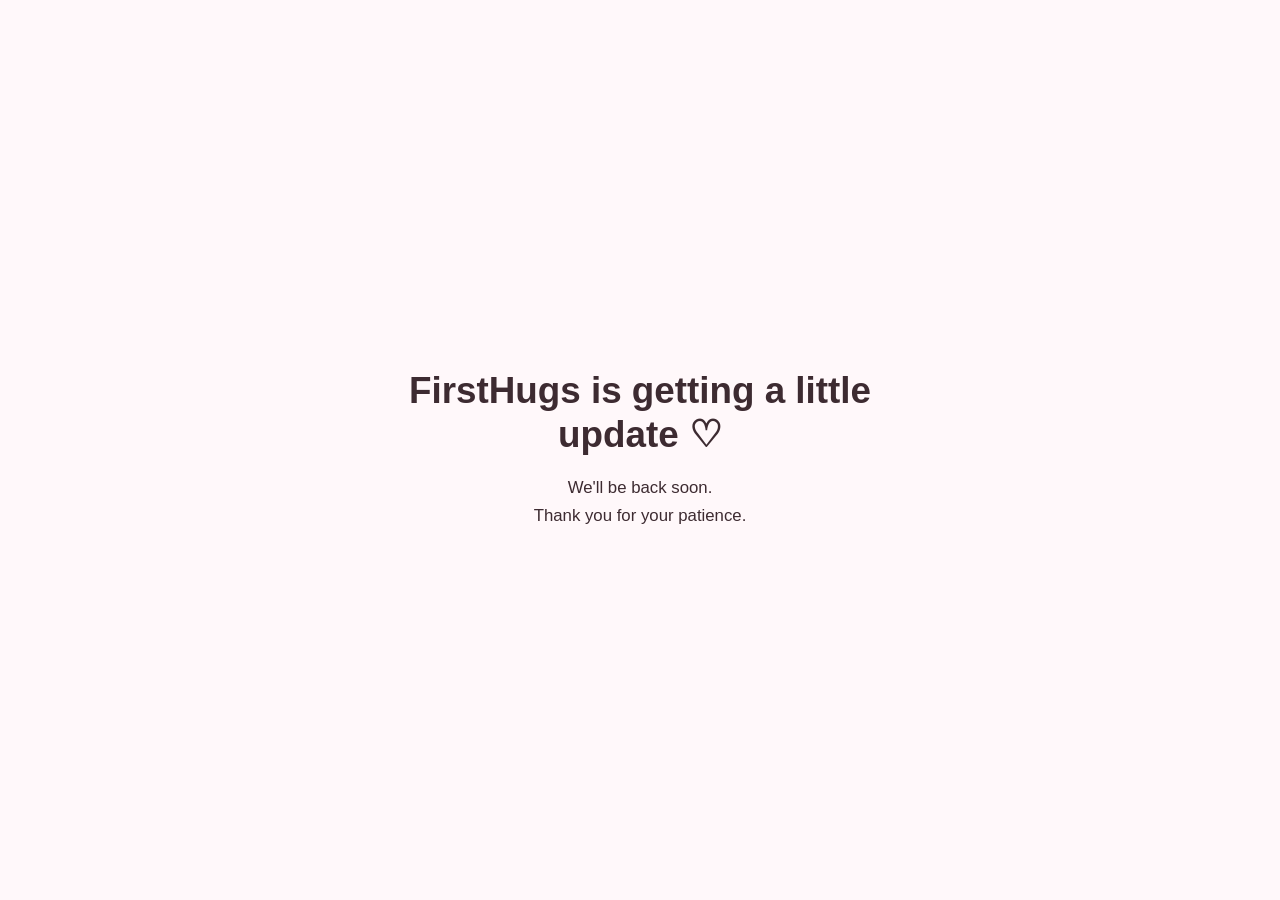
==== commit 90f347a7: "Update index.html" ====
--- a/index.html
+++ b/index.html
@@ -1,2104 +1,53 @@
 <!DOCTYPE html>
 <html lang="en">
-
 <head>
   <meta charset="UTF-8">
+  <meta name="viewport" content="width=device-width, initial-scale=1.0">
+  <title>FirstHugs | We'll Be Back Soon</title>
 
-  <meta
-    name="viewport"
-    content="width=device-width, initial-scale=1.0"
-  >
+  <style>
+    * {
+      box-sizing: border-box;
+    }
 
-  <title>FirstHugs | Baby Clothes Malaysia</title>
+    body {
+      margin: 0;
+      min-height: 100vh;
+      display: flex;
+      align-items: center;
+      justify-content: center;
+      padding: 24px;
+      background: #fff8fa;
+      color: #3d2b31;
+      font-family: Arial, Helvetica, sans-serif;
+      text-align: center;
+    }
 
-  <meta
-    name="description"
-    content="Shop FirstHugs baby clothes in Malaysia. Dresses, tops, pants, dungarees and preloved baby clothing with nationwide delivery."
-  >
+    .maintenance {
+      max-width: 520px;
+    }
 
-  <link rel="stylesheet" href="/firsthugs/style.css">
+    h1 {
+      margin: 0 0 16px;
+      font-size: 2.3rem;
+      line-height: 1.2;
+    }
 
-
-<style>
-/* ==============================
-   FIRSTHUGS CALCULATOR
-   Scoped styles only
-================================ */
-#calculator.fhc-section{
-  padding:72px 18px;
-  background:linear-gradient(180deg,#fff9fb 0%,#fff 100%);
-}
-#calculator .fhc-wrap{
-  width:min(980px,100%);
-  margin:0 auto;
-  padding:18px;
-  background:#fff;
-  border:1px solid #fad4e0;
-  border-radius:28px;
-  box-shadow:0 14px 36px rgba(171,74,112,.10);
-  color:#221818;
-  font-family:Inter,ui-sans-serif,system-ui,-apple-system,"Segoe UI",sans-serif;
-}
-#calculator *{box-sizing:border-box}
-#calculator .fhc-header{text-align:center;padding:6px 10px 18px}
-#calculator .fhc-header h2{
-  margin:0;
-  font-family:"Trebuchet MS","Comic Sans MS",cursive;
-  font-size:clamp(38px,7vw,64px);
-  font-weight:800;
-  letter-spacing:-.03em;
-  color:#40251f;
-}
-#calculator .fhc-decor{margin-top:8px;color:#ff8db1;font-size:28px;letter-spacing:10px}
-#calculator .fhc-card{
-  border:1.5px solid #f7c7d7;
-  border-radius:22px;
-  background:linear-gradient(180deg,#fff,#fff9fb);
-  padding:18px;
-  margin-top:16px;
-}
-#calculator .fhc-title{display:flex;align-items:center;gap:10px;font-size:clamp(21px,3vw,29px);font-weight:900;margin-bottom:16px}
-#calculator .fhc-icon{font-size:28px}
-#calculator .fhc-shops{display:grid;grid-template-columns:repeat(7,minmax(118px,1fr));gap:10px;overflow-x:auto;padding:4px 2px 8px}
-#calculator .fhc-shop{
-  min-width:118px;border:1.5px solid #f7c7d7;background:#fff;border-radius:16px;padding:12px 9px;cursor:pointer;
-  display:flex;flex-direction:column;align-items:center;justify-content:space-between;gap:10px;min-height:176px;position:relative;
-  color:#111;
-}
-#calculator .fhc-shop.fhc-active{border-color:#f45f91;background:linear-gradient(180deg,#fff2f7,#fff)}
-#calculator .fhc-shop.fhc-active:after{content:'✓';position:absolute;right:-4px;top:-8px;width:30px;height:30px;border-radius:50%;display:grid;place-items:center;background:#f45f91;color:#fff;font-weight:900;border:3px solid #fff}
-#calculator .fhc-logo-box{height:82px;width:100%;display:flex;align-items:center;justify-content:center}
-#calculator .fhc-logo-img{max-width:96px;max-height:72px;object-fit:contain;border-radius:10px}
-#calculator .fhc-flag{font-size:46px;line-height:1}
-#calculator .fhc-ri{font-family:Georgia,serif;color:#ae8a55;font-size:46px;letter-spacing:-6px;padding-right:6px}
-#calculator .fhc-zara{font-family:Didot,"Bodoni MT","Times New Roman",serif;font-size:44px;font-weight:900;letter-spacing:-6px;transform:scaleX(.92);color:#050505;line-height:1}
-#calculator .fhc-shop-name{font-size:14px;font-weight:900;text-align:center;line-height:1.2;color:#111}
-#calculator .fhc-price-wrap{display:grid;gap:12px}
-#calculator .fhc-label{font-size:15px;font-weight:900;color:#221818}
-#calculator #fhc-vinted-note{
-  font-size:14px;
-  color:#6f5a5e;
-  margin-top:-4px;
-  margin-bottom:2px;
-}
-#calculator .fhc-input-shell{display:flex;align-items:center;border:1.5px solid #f7c7d7;border-radius:14px;background:#fff;overflow:hidden}
-#calculator .fhc-currency{min-width:64px;text-align:center;color:#f45f91;font-size:24px;font-weight:900;border-right:1px solid #f7d8e2;padding:15px 10px}
-#calculator .fhc-input{width:100%;border:0;outline:0;font-size:20px;padding:17px;background:transparent;color:#221818}
-#calculator .fhc-estimate{margin-top:18px;border-top:1px dashed #f4b9ca;padding-top:18px}
-#calculator .fhc-result-grid{display:grid;grid-template-columns:1fr;gap:10px;max-width:720px;margin:0 auto}
-#calculator .fhc-result-box{background:linear-gradient(90deg,#fff8fb,#ffeaf1);border:1.5px solid #f59ab8;border-radius:14px;padding:18px 34px;display:flex;align-items:center;justify-content:space-between;gap:18px;min-height:92px}
-#calculator .fhc-result-label{font-weight:900;font-size:18px;color:#221818}
-#calculator .fhc-amount{font-size:clamp(34px,6vw,54px);font-weight:950;color:#ef477d;line-height:1}
-#calculator .fhc-deposit-box{border-color:#f2b4c7;background:linear-gradient(90deg,#fff,#fff2f6)}
-#calculator .fhc-order-grid{display:grid;grid-template-columns:1fr;gap:14px}
-#calculator .fhc-field{display:grid;gap:8px}
-#calculator .fhc-text-input{width:100%;border:1.5px solid #f7c7d7;border-radius:13px;padding:15px 16px;font-size:17px;background:#fff;color:#221818;outline:0}
-#calculator .fhc-actions{display:grid;grid-template-columns:1fr 1fr;gap:12px;margin-top:16px}
-#calculator .fhc-btn{border:0;border-radius:13px;padding:15px 14px;font-size:15px;font-weight:900;cursor:pointer;text-align:center}
-#calculator .fhc-telegram{background:linear-gradient(90deg,#ee3f76,#ff678f);color:white}
-#calculator .fhc-copy{background:#fff;border:1.5px solid #f49ab8;color:#222}
-#calculator .fhc-footer{margin-top:16px;text-align:center;padding:13px;border-radius:14px;background:linear-gradient(90deg,#fff,#ffeaf1,#fff);font-weight:800;font-size:14px;color:#5e4448}
-@media(max-width:720px){
-  #calculator.fhc-section{padding:44px 8px}
-  #calculator .fhc-wrap{padding:10px;border-radius:20px}
-  #calculator .fhc-card{padding:14px;border-radius:18px}
-  #calculator .fhc-shops{grid-template-columns:repeat(7,112px)}
-  #calculator .fhc-shop{min-width:112px;min-height:160px}
-  #calculator .fhc-result-grid,#calculator .fhc-actions{grid-template-columns:1fr}
-  #calculator .fhc-header h2{font-size:42px}
-  #calculator .fhc-result-box{padding:16px 18px}
-}
-</style>
-
-<style>
-/* FIRSTHUGS MOBILE PRODUCT GRID — 2 COLUMNS ONLY */
-@media (max-width: 760px) {
-  #products.section {
-    padding-left: 12px;
-    padding-right: 12px;
-  }
-
-  #products .products {
-    display: grid !important;
-    grid-template-columns: repeat(2, minmax(0, 1fr)) !important;
-    gap: 12px !important;
-    align-items: stretch;
-  }
-
-  #products .card {
-    min-width: 0;
-    padding: 8px;
-    border-radius: 15px;
-  }
-
-  #products .product-image,
-  #products .placeholder {
-    width: 100%;
-    height: auto !important;
-    aspect-ratio: 4 / 5;
-    object-fit: cover;
-    border-radius: 11px;
-  }
-
-  #products .product-info h3 {
-    margin-top: 10px;
-    font-size: 14px;
-    line-height: 1.25;
-    overflow-wrap: anywhere;
-  }
-
-  #products .price {
-    margin: 4px 0 8px;
-    font-size: 16px;
-  }
-
-  #products .availability-text,
-  #products .out-of-stock {
-    margin: 4px 0 8px;
-    font-size: 11px;
-    line-height: 1.3;
-  }
-
-  #products .size-label {
-    font-size: 11px;
-  }
-
-  #products .size-select {
-    margin-bottom: 8px;
-    padding: 9px 7px;
-    border-radius: 9px;
-    font-size: 12px;
-  }
-
-  #products .buy-button {
-    padding: 10px 6px;
-    font-size: 11px;
-    border-radius: 22px;
-  }
-}
-
-@media (max-width: 380px) {
-  #products.section {
-    padding-left: 8px;
-    padding-right: 8px;
-  }
-
-  #products .products {
-    gap: 8px !important;
-  }
-
-  #products .card {
-    padding: 7px;
-  }
-
-  #products .product-info h3 {
-    font-size: 13px;
-  }
-}
-</style>
-
-
-<style>
-/* FIRSTHUGS PRODUCT GALLERY — click image to enlarge */
-#fh-gallery{
-  position:fixed;
-  inset:0;
-  z-index:10050;
-  display:none;
-  align-items:center;
-  justify-content:center;
-  background:rgba(0,0,0,.88);
-  padding:18px;
-}
-#fh-gallery.open{display:flex}
-#fh-gallery .fh-gallery-inner{
-  width:min(960px,100%);
-  max-height:94vh;
-  display:flex;
-  flex-direction:column;
-  align-items:center;
-  gap:12px;
-  position:relative;
-}
-#fh-gallery .fh-gallery-main-wrap{
-  width:100%;
-  min-height:0;
-  display:flex;
-  align-items:center;
-  justify-content:center;
-  position:relative;
-  overflow:hidden;
-  touch-action:pan-y;
-}
-#fh-gallery-main{
-  max-width:100%;
-  max-height:76vh;
-  object-fit:contain;
-  border-radius:12px;
-  cursor:zoom-in;
-  transition:transform .2s ease;
-  transform-origin:center center;
-  will-change:transform;
-  user-select:none;
-  -webkit-user-drag:none;
-}
-#fh-gallery-main.zoomed{cursor:grab}
-#fh-gallery-main.zoomed.dragging{cursor:grabbing;transition:none}
-#fh-gallery .fh-gallery-main-wrap.zoom-active{touch-action:none}
-#fh-gallery-close{
-  position:absolute;
-  right:0;
-  top:-2px;
-  width:44px;
-  height:44px;
-  border:0;
-  border-radius:50%;
-  background:rgba(255,255,255,.94);
-  color:#222;
-  font-size:28px;
-  line-height:1;
-  cursor:pointer;
-  z-index:3;
-}
-.fh-gallery-nav{
-  position:absolute;
-  top:50%;
-  transform:translateY(-50%);
-  width:46px;
-  height:46px;
-  border:0;
-  border-radius:50%;
-  background:rgba(255,255,255,.9);
-  color:#222;
-  font-size:28px;
-  cursor:pointer;
-  z-index:2;
-}
-#fh-gallery-prev{left:8px}
-#fh-gallery-next{right:8px}
-#fh-gallery .fh-gallery-meta{
-  color:#fff;
-  text-align:center;
-  font-size:14px;
-}
-#fh-gallery-thumbs{
-  width:100%;
-  display:flex;
-  justify-content:center;
-  gap:8px;
-  overflow-x:auto;
-  padding:2px 4px 4px;
-}
-#fh-gallery-thumbs button{
-  flex:0 0 auto;
-  width:58px;
-  height:70px;
-  padding:0;
-  border:2px solid transparent;
-  border-radius:8px;
-  overflow:hidden;
-  background:#fff;
-  cursor:pointer;
-}
-#fh-gallery-thumbs button.active{border-color:#fff}
-#fh-gallery-thumbs img{width:100%;height:100%;object-fit:cover;display:block}
-#products .product-image{cursor:zoom-in}
-@media(max-width:760px){
-  #fh-gallery{padding:10px}
-  #fh-gallery-main{max-height:72vh;border-radius:8px}
-  .fh-gallery-nav{width:42px;height:42px;font-size:25px}
-  #fh-gallery-prev{left:2px}
-  #fh-gallery-next{right:2px}
-  #fh-gallery-close{right:2px;top:2px}
-  #fh-gallery-thumbs button{width:52px;height:64px}
-}
-</style>
-
+    p {
+      margin: 0;
+      font-size: 1.05rem;
+      line-height: 1.7;
+    }
+  </style>
 </head>
 
-
 <body>
-
-
-<!-- ==============================
-     HEADER
-================================ -->
-
-<header class="top">
-
-  <a class="brand" href="#home">
-
-    <img
-      src="/firsthugs/firsthugs-logo.jpeg"
-      alt="FirstHugs Baby Clothes Logo"
-    >
-
-  </a>
-
-
-  <nav>
-
-    <a href="#home">
-      Home
-    </a>
-
-    <a href="#products">
-      Products
-    </a>
-
-    <a href="#calculator">
-      Calculator
-    </a>
-
-    <a href="#about">
-      About
-    </a>
-
-    <a href="#shipping">
-      Shipping
-    </a>
-
-    <a href="#policies">
-      Policies
-    </a>
-
-    <a href="#contact">
-      Contact
-    </a>
-
-  </nav>
-
-</header>
-
-
-
-<main>
-
-
-<!-- ==============================
-     HOME
-================================ -->
-
-<section
-  class="hero"
-  id="home"
->
-
-  <div class="hero-text">
-
-    <p class="eyebrow">
-      BABY CLOTHING
+  <main class="maintenance">
+    <h1>FirstHugs is getting a little update ♡</h1>
+    <p>
+      We'll be back soon.<br>
+      Thank you for your patience.
     </p>
-
-
-    <h1>
-      Little outfits for your little love.
-    </h1>
-
-
-    <p>
-      Comfortable and adorable baby clothes,
-      thoughtfully selected by FirstHugs.
-    </p>
-
-
-    <a
-      class="main-button"
-      href="#products"
-    >
-      SHOP COLLECTION
-    </a>
-
-  </div>
-
-
-  <img
-    class="hero-logo"
-    src="/firsthugs/firsthugs-logo.jpeg"
-    alt="FirstHugs Baby Clothes"
-  >
-
-</section>
-
-
-
-<!-- ==============================
-     PRODUCTS
-================================ -->
-
-<section
-  id="products"
-  class="section"
->
-
-  <p class="eyebrow">
-    OUR COLLECTION
-  </p>
-
-
-  <h2>
-    FirstHugs Favourites
-  </h2>
-
-
-  <div class="search-area">
-
-    <input
-      type="search"
-      id="product-search"
-      placeholder="Search products..."
-      aria-label="Search FirstHugs products"
-    >
-
-  </div>
-
-
-  <!--
-    ALL PRODUCT CARDS FROM products.js
-    WILL APPEAR HERE AUTOMATICALLY
-  -->
-
-  <div
-    id="product-list"
-    class="products"
-  ></div>
-
-
-  <p
-    id="no-products"
-    class="note"
-    style="display: none;"
-  >
-    No products found.
-  </p>
-
-
-  <p class="note">
-    Select your preferred size before placing an order.
-  </p>
-
-
-  <!-- ============================
-       CRAWLER-FRIENDLY CATALOGUE
-  ============================= -->
-
-  <details class="catalogue-summary">
-
-    <summary>
-      View Product Catalogue
-    </summary>
-
-
-    <div class="catalogue-content">
-
-      <h3>
-        Current FirstHugs Collection
-      </h3>
-
-
-      <p>
-        <strong>Cream Embroidered Mesh Dress</strong><br>
-        RM150 · Available Size: 9-12M
-      </p>
-
-
-      <p>
-        <strong>Neutral Embroidered Top and Pants</strong><br>
-        RM125 · Available Size: 1.5-2Y
-      </p>
-
-
-      <p>
-        <strong>Mint Green Top and Pants</strong><br>
-        RM135 · Available Size: 1.5-2Y
-      </p>
-
-
-      <p>
-        <strong>Neutral Stripe Top and Pants</strong><br>
-        RM112 · Available Size: 1.5-2Y
-      </p>
-
-
-      <p>
-        <strong>(PRELOVED) Navy Blue Cardigan</strong><br>
-        RM28 · Available Size: 9-12M
-      </p>
-
-
-      <p>
-        <strong>(PRELOVED) Denim Embroidered Dungaree</strong><br>
-        RM59 · Available Size: 6-9M
-      </p>
-
-
-      <p>
-        <strong>(PRELOVED) Dusty Blue Tafetta Dress</strong><br>
-        RM78 · Available Size: 12-18M
-      </p>
-
-
-      <p>
-        <strong>(PRELOVED) Green Ditsy Floral Cotton Dress</strong><br>
-        RM45 · Available Size: 12-18M
-      </p>
-
-
-      <p>
-        <strong>(PRELOVED) Ochre Yellow/Orange Floral Dress</strong><br>
-        RM78 · Available Size: 9-12M
-      </p>
-
-
-      <p>
-        <strong>(PRELOVED) Pink Rainbow Party Dress</strong><br>
-        RM65 · Available Size: 6-9M
-      </p>
-
-
-      <p>
-        <strong>Berry Red Embroidered Mesh Party Dress</strong><br>
-        RM78 · Available Size: 9-12M
-      </p>
-
-
-      <p>
-        <strong>Lilac Purple Printed 3D Flower Party Dress</strong><br>
-        RM59 · Available Size: 9-12M
-      </p>
-
-
-      <p>
-        <strong>(PRELOVED) Green Embroidered Mesh Party Dress</strong><br>
-        RM48 · Available Size: 9-12M
-      </p>
-
-
-      <p>
-        <strong>(PRELOVED) White Ruffle Collar Mesh Dress</strong><br>
-        RM65 · Available Size: 12-18M
-      </p>
-
-
-      <p>
-        <strong>Pink Broderie Pinafore and Top</strong><br>
-        RM78 · Available Size: 1.5-2Y
-      </p>
-
-
-      <p>
-        <strong>Pink/Peach Embroidered Mesh Party Dress</strong><br>
-        RM60 · Available Size: 6-9M
-      </p>
-
-
-      <p>
-        <strong>(PRELOVED) Floral Orange Top and Pants</strong><br>
-        RM55 · Available Size: 9-12M
-      </p>
-
-
-      <p>
-        <strong>(PRELOVED) White Tulip Top and Pants</strong><br>
-        RM65 · Available Size: 9-12M
-      </p>
-
-
-      <p>
-        <strong>(PRELOVED) Pink Pinafore Dress</strong><br>
-        RM48 · Available Size: 12-18M
-      </p>
-
-
-      <p>
-        <strong>(PRELOVED) Black Long Sleeve Knitted Dress</strong><br>
-        RM60 · Available Size: 12-18M
-      </p>
-
-
-      <p>
-        <strong>(PRELOVED) Black Stripe Top and Pants</strong><br>
-        RM65 · Available Size: 2-3Y
-      </p>
-
-
-      <p>
-        <strong>(PRELOVED) White Long Sleeve Knitted Dress</strong><br>
-        RM60 · Available Size: 12-18M
-      </p>
-
-
-      <p>
-        <strong>(PRELOVED) Blue Floral Top and Pants</strong><br>
-        RM65 · Available Size: 2-3Y
-      </p>
-
-
-      <p>
-        <strong>(PRELOVED) Multi Bright Strawberry/Apple Top and Pants</strong><br>
-        RM65 · Available Size: 3-6M
-      </p>
-
-
-      <p>
-        <strong>(PRELOVED) Tan Brown Corduroy Bear Print Dungarees Set</strong><br>
-        RM72 · Available Size: 6-9M
-      </p>
-
-
-      <p>
-        <strong>(PRELOVED) Mint Green Top and Tutu Skirt Set</strong><br>
-        RM59 · Available Size: 3-4Y
-      </p>
-
-
-      <p>
-        <strong>(PRELOVED) Pink and Green Stripe Top and Pants Set</strong><br>
-        RM62 · Available Size: 12-18M
-      </p>
-
-    </div>
-
-  </details>
-
-</section>
-
-
-
-
-<!-- ==============================
-     FIRSTHUGS CALCULATOR
-================================ -->
-<section id="calculator" class="fhc-section">
-  <div class="fhc-wrap">
-    <div class="fhc-header">
-      <h2>FirstHugs Calculator</h2>
-      <div class="fhc-decor">♡ ─ 🎀 ─ ♡</div>
-    </div>
-
-    <div class="fhc-card">
-      <div class="fhc-title"><span class="fhc-icon">👜</span><span>1. CHOOSE WEBSITE</span></div>
-      <div class="fhc-shops" id="fhc-shops">
-        <button type="button" class="fhc-shop fhc-active" data-shop="VINTED WEBSITE" data-currency="GBP" data-symbol="£" data-formula="vinted" data-deposit="vinted">
-          <div class="fhc-logo-box"><img class="fhc-logo-img" src="[data-uri]" alt="Vinted"></div>
-          <div class="fhc-shop-name">VINTED<br>WEBSITE</div>
-        </button>
-        <button type="button" class="fhc-shop" data-shop="NEXT UK" data-currency="GBP" data-symbol="£" data-formula="uk" data-deposit="50">
-          <div class="fhc-logo-box"><div class="fhc-flag">🇬🇧</div></div><div class="fhc-shop-name">NEXT UK</div>
-        </button>
-        <button type="button" class="fhc-shop" data-shop="RIVER ISLAND" data-currency="GBP" data-symbol="£" data-formula="uk" data-deposit="50">
-          <div class="fhc-logo-box"><div class="fhc-ri">RI</div></div><div class="fhc-shop-name">RIVER ISLAND</div>
-        </button>
-        <button type="button" class="fhc-shop" data-shop="MONSOON" data-currency="GBP" data-symbol="£" data-formula="uk" data-deposit="50">
-          <div class="fhc-logo-box"><img class="fhc-logo-img" src="[data-uri]" alt="Monsoon"></div><div class="fhc-shop-name">MONSOON</div>
-        </button>
-        <button type="button" class="fhc-shop" data-shop="ZARA UK WEBSITE" data-currency="GBP" data-symbol="£" data-formula="zara" data-deposit="50">
-          <div class="fhc-logo-box"><div class="fhc-zara">ZARA</div></div><div class="fhc-shop-name">ZARA UK<br>WEBSITE</div>
-        </button>
-        <button type="button" class="fhc-shop" data-shop="NEXT HK" data-currency="HKD" data-symbol="HK$" data-formula="hk" data-deposit="60">
-          <div class="fhc-logo-box"><div class="fhc-flag">🇭🇰</div></div><div class="fhc-shop-name">NEXT HK</div>
-        </button>
-        <button type="button" class="fhc-shop" data-shop="NEXT SG" data-currency="SGD" data-symbol="S$" data-formula="sg" data-deposit="60">
-          <div class="fhc-logo-box"><div class="fhc-flag">🇸🇬</div></div><div class="fhc-shop-name">NEXT SG</div>
-        </button>
-      </div>
-    </div>
-
-    <div class="fhc-card">
-      <div class="fhc-title"><span class="fhc-icon">✏️</span><span>2. ENTER PRICE</span></div>
-      <div class="fhc-price-wrap">
-        <label class="fhc-label" id="fhc-price-label" for="fhc-price-input">ITEM PRICE (GBP)</label>
-        <div id="fhc-vinted-note">Enter the price including Buyer Protection Fee in GBP</div>
-        <div class="fhc-input-shell"><span class="fhc-currency" id="fhc-currency-symbol">£</span><input class="fhc-input" id="fhc-price-input" type="number" inputmode="decimal" min="0" step="0.01" placeholder="Enter price in GBP"></div>
-      </div>
-
-      <div class="fhc-estimate">
-        <div class="fhc-title" style="margin-bottom:12px"><span class="fhc-icon">🧮</span><span>3. ESTIMATED PRICE</span></div>
-        <div class="fhc-result-grid">
-          <div class="fhc-result-box">
-            <div class="fhc-result-label">ESTIMATED PRICE (RM)</div>
-            <div class="fhc-amount" id="fhc-result">0.00</div>
-          </div>
-          <div class="fhc-result-box fhc-deposit-box">
-            <div class="fhc-result-label">DEPOSIT PRICE (RM)</div>
-            <div class="fhc-amount" id="fhc-deposit">0.00</div>
-          </div>
-        </div>
-      </div>
-    </div>
-
-    <div class="fhc-card">
-      <div class="fhc-title"><span class="fhc-icon">🛒</span><span>4. READY TO PURCHASE?</span></div>
-      <div class="fhc-order-grid">
-        <div class="fhc-field">
-          <label class="fhc-label" for="fhc-product-link">PRODUCT LINK / PRODUCT CODE</label>
-          <input class="fhc-text-input" id="fhc-product-link" type="text" placeholder="Paste link or code here...">
-        </div>
-        <div class="fhc-field">
-          <label class="fhc-label" for="fhc-product-size">SIZE</label>
-          <input class="fhc-text-input" id="fhc-product-size" type="text" placeholder="Enter size here...">
-        </div>
-      </div>
-      <div class="fhc-actions">
-        <button type="button" class="fhc-btn fhc-telegram" id="fhc-telegram-btn">SEND TO TELEGRAM</button>
-        <button type="button" class="fhc-btn fhc-copy" id="fhc-copy-btn">COPY DETAILS</button>
-      </div>
-    </div>
-
-    <div class="fhc-footer">♡ Thank you for shopping with FirstHugs! We appreciate your support. 💕</div>
-  </div>
-</section>
-
-
-<!-- ==============================
-     ABOUT
-================================ -->
-
-<section
-  id="about"
-  class="section soft"
->
-
-  <div class="section-inner">
-
-    <p class="eyebrow">
-      ABOUT US
-    </p>
-
-
-    <h2>
-      Welcome to FirstHugs
-    </h2>
-
-
-    <p>
-      FirstHugs offers cute and comfortable clothing
-      for babies and little ones.
-    </p>
-
-
-    <p>
-      We believe every little moment deserves
-      something soft, lovely and made for tiny adventures.
-    </p>
-
-  </div>
-
-</section>
-
-
-
-<!-- ==============================
-     SHIPPING & RETURNS
-================================ -->
-
-<section
-  id="shipping"
-  class="section"
->
-
-  <p class="eyebrow">
-    SHOPPING INFO
-  </p>
-
-
-  <h2>
-    Shipping & Returns
-  </h2>
-
-
-  <div class="info-grid">
-
-
-    <!-- SHIPPING -->
-
-    <div class="info-card">
-
-      <h3>
-        Malaysia Shipping
-      </h3>
-
-
-      <p>
-        <strong>
-          West Malaysia:
-        </strong>
-
-        RM7
-      </p>
-
-
-      <p>
-        <strong>
-          East Malaysia:
-        </strong>
-
-        RM18
-      </p>
-
-
-      <p>
-        Orders are processed within
-        <strong>
-          1–2 business days
-        </strong>.
-      </p>
-
-
-      <p>
-        Estimated delivery:
-        <strong>
-          2–5 business days after dispatch
-        </strong>.
-      </p>
-
-    </div>
-
-
-    <!-- RETURNS -->
-
-    <div class="info-card">
-
-      <h3>
-        Returns & Refunds
-      </h3>
-
-
-      <ul class="return-list">
-
-        <li>
-
-          Returns must be requested within
-
-          <strong>
-            7 days of receiving your order
-          </strong>.
-
-        </li>
-
-
-        <li>
-
-          For defective or incorrect items,
-          please contact us with your
-
-          <strong>
-            order details and photos of the item
-          </strong>.
-
-        </li>
-
-
-        <li>
-
-          Items must be
-
-          <strong>
-            unused, unwashed, unworn,
-            and with original tags attached
-          </strong>.
-
-        </li>
-
-
-        <li>
-
-          Return shipping costs are covered by
-
-          <strong>
-            FirstHugs for defective or incorrect items
-          </strong>.
-
-          For other approved returns,
-          return shipping is borne by the customer.
-
-        </li>
-
-
-        <li>
-
-          Refunds will be processed within
-
-          <strong>
-            5–7 business days
-          </strong>
-
-          after the returned item has been received
-          and inspected.
-
-        </li>
-
-      </ul>
-
-    </div>
-
-
-  </div>
-
-</section>
-
-
-
-<!-- ==============================
-     PRIVACY & TERMS
-================================ -->
-
-<section
-  id="policies"
-  class="section soft"
->
-
-  <div class="section-inner">
-
-    <p class="eyebrow">
-      STORE POLICIES
-    </p>
-
-
-    <h2>
-      Privacy & Terms
-    </h2>
-
-
-    <div class="policy-grid">
-
-
-      <!-- PRIVACY -->
-
-      <div class="policy-card">
-
-        <h3>
-          Privacy Policy
-        </h3>
-
-
-        <p>
-          FirstHugs respects your privacy and is committed
-          to protecting the personal information you provide
-          when contacting us or placing an order.
-        </p>
-
-
-        <p>
-          We may collect information such as your name,
-          contact details, delivery address, order details
-          and communications with FirstHugs.
-        </p>
-
-
-        <p>
-          Your information may be used to process orders,
-          arrange delivery, respond to enquiries and provide
-          customer support.
-        </p>
-
-
-        <p>
-          FirstHugs does not sell or rent your personal
-          information.
-        </p>
-
-
-        <p>
-          Information may only be shared when reasonably
-          necessary to process your order, including with
-          delivery or payment service providers.
-        </p>
-
-      </div>
-
-
-      <!-- TERMS -->
-
-      <div class="policy-card">
-
-        <h3>
-          Terms & Conditions
-        </h3>
-
-
-        <p>
-          By using the FirstHugs website and placing an order,
-          you agree to these terms and conditions.
-        </p>
-
-
-        <p>
-          All products and sizes are subject to availability.
-        </p>
-
-
-        <p>
-          All prices displayed are in Malaysian Ringgit (RM)
-          unless stated otherwise.
-        </p>
-
-
-        <p>
-          Customers are responsible for providing accurate
-          order, contact and delivery information.
-        </p>
-
-
-        <p>
-          Customers should confirm product availability,
-          selected size, delivery charges and final order total
-          before making payment.
-        </p>
-
-
-        <p>
-          FirstHugs reserves the right to cancel an order
-          if an item is unavailable or incorrect pricing
-          or order information is identified.
-        </p>
-
-      </div>
-
-
-    </div>
-
-  </div>
-
-</section>
-
-
-
-<!-- ==============================
-     CUSTOMER SUPPORT
-================================ -->
-
-<section
-  id="contact"
-  class="section contact"
->
-
-  <p class="eyebrow">
-    CUSTOMER SUPPORT
-  </p>
-
-
-  <h2>
-    Need Help?
-  </h2>
-
-
-  <p>
-    For orders, product enquiries or customer support,
-    please contact FirstHugs.
-  </p>
-
-
-  <div class="support-info">
-
-
-    <div class="support-item">
-
-      <strong>
-        Email
-      </strong>
-
-      <a href="mailto:firsthugscollection@gmail.com">
-        firsthugscollection@gmail.com
-      </a>
-
-    </div>
-
-
-    <div class="support-item">
-
-      <strong>
-        Telegram
-      </strong>
-
-      <a
-        href="https://t.me/firsthugsAin"
-        target="_blank"
-        rel="noopener noreferrer"
-      >
-        @firsthugsAin
-      </a>
-
-    </div>
-
-
-  </div>
-
-
-  <a
-    class="telegram-button"
-    href="https://t.me/firsthugsAin"
-    target="_blank"
-    rel="noopener noreferrer"
-  >
-    CONTACT VIA TELEGRAM
-  </a>
-
-
-  <p class="small">
-
-    For order enquiries, please include
-    the product name and preferred size.
-
-  </p>
-
-</section>
-
-
-</main>
-
-
-
-<!-- ==============================
-     FOOTER
-================================ -->
-
-<footer>
-
-
-  <strong class="footer-brand">
-    FirstHugs
-  </strong>
-
-
-  <p class="footer-subtitle">
-    Baby Clothes
-  </p>
-
-
-  <p class="ssm-number">
-    SSM Registration No : 202403302320-V
-  </p>
-
-
-  <div class="footer-links">
-
-    <a href="#policies">
-      Privacy Policy
-    </a>
-
-    <span>|</span>
-
-    <a href="#policies">
-      Terms & Conditions
-    </a>
-
-    <span>|</span>
-
-    <a href="#shipping">
-      Shipping & Returns
-    </a>
-
-  </div>
-
-
-  <small>
-    © 2026 FirstHugs. All rights reserved.
-  </small>
-
-
-</footer>
-
-
-
-
-<script>
-/* ==============================
-   FIRSTHUGS CALCULATOR LOGIC
-================================ */
-(function(){
-  const state={shop:'VINTED WEBSITE',currency:'GBP',symbol:'£',formula:'vinted',deposit:'vinted'};
-  const priceInput=document.getElementById('fhc-price-input');
-  const resultEl=document.getElementById('fhc-result');
-  const depositEl=document.getElementById('fhc-deposit');
-  const currencySymbol=document.getElementById('fhc-currency-symbol');
-  const priceLabel=document.getElementById('fhc-price-label');
-  const vintedNote=document.getElementById('fhc-vinted-note');
-
-  function estimate(v){
-    if(!Number.isFinite(v)||v<0) return 0;
-    switch(state.formula){
-      case 'vinted': return ((v+2.99)*6.12)+25;
-      case 'uk': return (v*6)+25;
-      case 'zara': return ((v+2.95)*6)+25;
-      case 'hk': return (v*0.52)+26;
-      case 'sg': return (v*3.2)+10;
-      default:return 0;
-    }
-  }
-
-  function depositFor(est){
-    if(est<=0) return 0;
-    if(state.deposit==='vinted'){
-      if(est<=80) return Math.max(0,est-25);
-      if(est<=149) return Math.max(0,est-50);
-      return 100;
-    }
-    return est*(Number(state.deposit)/100);
-  }
-
-  function update(){
-    const raw=priceInput.value.trim();
-    if(!raw){resultEl.textContent='0.00';depositEl.textContent='0.00';return;}
-    const v=Number(raw);
-    if(!Number.isFinite(v)||v<0){resultEl.textContent='0.00';depositEl.textContent='0.00';return;}
-    const est=Math.ceil(estimate(v));
-    const dep=Math.ceil(depositFor(est));
-    resultEl.textContent=est.toLocaleString('en-MY');
-    depositEl.textContent=dep.toLocaleString('en-MY');
-  }
-
-  priceInput.addEventListener('input',update);
-
-  document.querySelectorAll('#calculator .fhc-shop').forEach(btn=>btn.addEventListener('click',()=>{
-    document.querySelectorAll('#calculator .fhc-shop').forEach(x=>x.classList.remove('fhc-active'));
-    btn.classList.add('fhc-active');
-    state.shop=btn.dataset.shop;
-    state.currency=btn.dataset.currency;
-    state.symbol=btn.dataset.symbol;
-    state.formula=btn.dataset.formula;
-    state.deposit=btn.dataset.deposit;
-    currencySymbol.textContent=state.symbol;
-    priceLabel.textContent=`ITEM PRICE (${state.currency})`;
-    priceInput.placeholder=`Enter price in ${state.currency}`;
-    if(state.formula === 'vinted'){
-      vintedNote.style.display='block';
-    }else{
-      vintedNote.style.display='none';
-    }
-    priceInput.value='';
-    update();
-  }));
-
-  function orderDetails(){
-    const link=document.getElementById('fhc-product-link').value.trim();
-    const size=document.getElementById('fhc-product-size').value.trim();
-    const price=priceInput.value.trim();
-    return [
-      'Hi FirstHugs, I would like to purchase:',
-      '',
-      `Website: ${state.shop}`,
-      `Product Link / Product Code: ${link||'-'}`,
-      `Size: ${size||'-'}`,
-      `Price: ${price?price+' '+state.currency:'-'}`,
-      `Estimated MYR: RM${resultEl.textContent}`,
-      `Deposit MYR: RM${depositEl.textContent}`
-    ].join('\n');
-  }
-
-  document.getElementById('fhc-copy-btn').addEventListener('click',async()=>{
-    const btn=document.getElementById('fhc-copy-btn');
-    const text=orderDetails();
-    try{
-      await navigator.clipboard.writeText(text);
-      const old=btn.textContent;
-      btn.textContent='COPIED!';
-      setTimeout(()=>btn.textContent=old,1300);
-    }catch{
-      alert(text);
-    }
-  });
-
-  document.getElementById('fhc-telegram-btn').addEventListener('click',()=>{
-    const link=document.getElementById('fhc-product-link').value.trim();
-    if(!link){alert('Please enter the product link / product code first.');return;}
-    window.open(`https://t.me/firsthugsAin?text=${encodeURIComponent(orderDetails())}`,'_blank');
-  });
-})();
-</script>
-
-
-<!-- ==============================
-     LOAD products.js
-================================ -->
-
-<script src="/firsthugs/products.js"></script>
-
-<script>
-/* Extra gallery photo for Lilac Purple Printed 3D Flower Party Dress */
-(function () {
-  const lilacProduct =
-    (typeof products !== "undefined" && Array.isArray(products))
-      ? products.find(
-          p => p.name === "Lilac Purple Printed 3D Flower Party Dress"
-        )
-      : null;
-
-  if (lilacProduct) {
-    lilacProduct.images = [
-      lilacProduct.image,
-      "test/lilac-purple-printed-3d-flower-party-dress-2.jpg"
-    ];
-  }
-})();
-</script>
-
-<script>
-
-
-/* ==============================
-   DISPLAY PRODUCTS
-================================ */
-
-function displayProducts(productArray) {
-
-
-  const productList =
-    document.getElementById(
-      "product-list"
-    );
-
-
-  productList.innerHTML = "";
-
-
-
-  productArray.forEach(
-    function(product) {
-
-
-      const productIndex =
-        products.indexOf(product);
-
-
-
-      /* IMAGE */
-
-      let imageHTML = "";
-
-
-      const productImages = Array.isArray(product.images) && product.images.length
-        ? product.images
-        : (product.image ? [product.image] : []);
-
-      if (productImages.length) {
-
-        imageHTML = `
-
-          <img
-            class="product-image"
-            src="/firsthugs/${encodeURI(productImages[0])}"
-            alt="${product.name}"
-            loading="lazy"
-            role="button"
-            tabindex="0"
-            aria-label="View photos of ${product.name}"
-            onclick="openProductGallery(${productIndex})"
-            onkeydown="if(event.key==='Enter'||event.key===' '){event.preventDefault();openProductGallery(${productIndex});}"
-          >
-
-        `;
-
-      } else {
-
-        imageHTML = `
-
-          <div class="placeholder">
-            Product photo coming soon
-          </div>
-
-        `;
-
-      }
-
-
-
-      /* AVAILABLE SIZES */
-
-      const availableSizes =
-        product.sizes.filter(
-          function(item) {
-
-            return item.available === true;
-
-          }
-        );
-
-
-
-      const hasStock =
-        availableSizes.length > 0;
-
-
-
-      let sizeOptions = `
-
-        <option value="">
-          Select Size
-        </option>
-
-      `;
-
-
-
-      availableSizes.forEach(
-        function(item) {
-
-          sizeOptions += `
-
-            <option value="${item.size}">
-              ${item.size}
-            </option>
-
-          `;
-
-        }
-      );
-
-
-
-      /* AVAILABLE SIZE TEXT */
-
-      let availableSizeText = "";
-
-
-      if (hasStock) {
-
-        availableSizeText =
-          availableSizes
-            .map(
-              function(item) {
-
-                return item.size;
-
-              }
-            )
-            .join(", ");
-
-      }
-
-
-
-      /* SIZE BOX */
-
-      let sizeHTML = "";
-
-
-      if (hasStock) {
-
-        sizeHTML = `
-
-          <p class="availability-text">
-
-            <strong>
-              Available:
-            </strong>
-
-            ${availableSizeText}
-
-          </p>
-
-
-          <label
-            class="size-label"
-            for="size-${productIndex}"
-          >
-            Choose Size
-          </label>
-
-
-          <select
-            id="size-${productIndex}"
-            class="size-select"
-          >
-
-            ${sizeOptions}
-
-          </select>
-
-        `;
-
-      } else {
-
-        sizeHTML = `
-
-          <p class="out-of-stock">
-            Currently unavailable
-          </p>
-
-        `;
-
-      }
-
-
-
-      /* BUTTON */
-
-      let buttonHTML = "";
-
-
-      if (hasStock) {
-
-        buttonHTML = `
-
-          <button
-            class="buy-button"
-            type="button"
-            onclick="addToCart(${productIndex})"
-          >
-            ADD TO CART
-          </button>
-
-        `;
-
-      } else {
-
-        buttonHTML = `
-
-          <button
-            class="buy-button sold-out-button"
-            type="button"
-            disabled
-          >
-            SOLD OUT
-          </button>
-
-        `;
-
-      }
-
-
-
-      /* PRODUCT */
-
-      const productCard = `
-
-        <article
-          class="card product-card"
-          data-product-name="${product.name.toLowerCase()}"
-        >
-
-          ${imageHTML}
-
-
-          <div class="product-info">
-
-
-            <h3>
-              ${product.name}
-            </h3>
-
-
-            <p class="price">
-              RM${product.price}
-            </p>
-
-
-            ${sizeHTML}
-
-
-            ${buttonHTML}
-
-
-          </div>
-
-        </article>
-
-      `;
-
-
-
-      productList.insertAdjacentHTML(
-        "beforeend",
-        productCard
-      );
-
-
-    }
-  );
-
-
-}
-
-
-
-/* ==============================
-   SEARCH PRODUCTS
-================================ */
-
-function searchProducts() {
-
-
-  const searchText =
-    document
-      .getElementById(
-        "product-search"
-      )
-      .value
-      .trim()
-      .toLowerCase();
-
-
-
-  const filteredProducts =
-    products.filter(
-      function(product) {
-
-
-        return product.name
-          .toLowerCase()
-          .includes(searchText);
-
-
-      }
-    );
-
-
-
-  displayProducts(
-    filteredProducts
-  );
-
-
-
-  const noProducts =
-    document.getElementById(
-      "no-products"
-    );
-
-
-  if (
-    filteredProducts.length === 0
-  ) {
-
-    noProducts.style.display =
-      "block";
-
-  } else {
-
-    noProducts.style.display =
-      "none";
-
-  }
-
-
-}
-
-
-
-/* ==============================
-   BUY NOW
-================================ */
-
-function orderProduct(
-  productIndex
-) {
-
-
-  const product =
-    products[productIndex];
-
-
-
-  if (!product) {
-
-    alert(
-      "Product not found."
-    );
-
-    return;
-
-  }
-
-
-
-  const sizeBox =
-    document.getElementById(
-      "size-" + productIndex
-    );
-
-
-
-  if (!sizeBox) {
-
-    alert(
-      "This product is currently unavailable."
-    );
-
-    return;
-
-  }
-
-
-
-  const selectedSize =
-    sizeBox.value;
-
-
-
-  if (!selectedSize) {
-
-    alert(
-      "Please select a size first."
-    );
-
-    return;
-
-  }
-
-
-
-  const message =
-
-    "Hi FirstHugs! 🧸\n\n" +
-
-    "Saya nak order:\n\n" +
-
-    "Item: " +
-    product.name +
-    "\n" +
-
-    "Price: RM" +
-    product.price +
-    "\n" +
-
-    "Size: " +
-    selectedSize +
-    "\n\n" +
-
-    "Boleh check availability?";
-
-
-
-  const telegramLink =
-
-    "https://t.me/firsthugsAin?text=" +
-
-    encodeURIComponent(message);
-
-
-
-  window.open(
-    telegramLink,
-    "_blank"
-  );
-
-
-}
-
-
-
-/* ==============================
-   SEARCH LISTENER
-================================ */
-
-document
-  .getElementById(
-    "product-search"
-  )
-  .addEventListener(
-    "input",
-    searchProducts
-  );
-
-
-
-/* ==============================
-   LOAD ALL PRODUCTS
-================================ */
-
-
-
-/* ==============================
-   PRODUCT IMAGE GALLERY
-   Supports product.images = ["photo1.jpg", "photo2.jpg", ...]
-   Falls back to product.image when only one photo exists.
-================================ */
-let fhGalleryImages = [];
-let fhGalleryIndex = 0;
-let fhGalleryProductName = "";
-let fhGalleryTouchStartX = null;
-
-function getProductImages(product) {
-  if (Array.isArray(product.images) && product.images.length) return product.images;
-  return product.image ? [product.image] : [];
-}
-
-function openProductGallery(productIndex) {
-  const product = products[productIndex];
-  if (!product) return;
-  const images = getProductImages(product);
-  if (!images.length) return;
-  fhGalleryImages = images;
-  fhGalleryIndex = 0;
-  fhGalleryProductName = product.name;
-  const gallery = document.getElementById("fh-gallery");
-  gallery.classList.add("open");
-  gallery.setAttribute("aria-hidden", "false");
-  document.body.style.overflow = "hidden";
-  renderProductGallery();
-}
-
-function closeProductGallery() {
-  const gallery = document.getElementById("fh-gallery");
-  gallery.classList.remove("open");
-  gallery.setAttribute("aria-hidden", "true");
-  document.body.style.overflow = "";
-  const main = document.getElementById("fh-gallery-main");
-  main.classList.remove("zoomed");
-}
-
-function renderProductGallery() {
-  const main = document.getElementById("fh-gallery-main");
-  const counter = document.getElementById("fh-gallery-counter");
-  const thumbs = document.getElementById("fh-gallery-thumbs");
-  const prev = document.getElementById("fh-gallery-prev");
-  const next = document.getElementById("fh-gallery-next");
-  if (!main || !fhGalleryImages.length) return;
-
-  main.classList.remove("zoomed");
-  main.src = "/firsthugs/" + encodeURI(fhGalleryImages[fhGalleryIndex]);
-  main.alt = fhGalleryProductName + " photo " + (fhGalleryIndex + 1);
-  counter.textContent = `${fhGalleryIndex + 1} / ${fhGalleryImages.length}`;
-  prev.hidden = fhGalleryImages.length < 2;
-  next.hidden = fhGalleryImages.length < 2;
-
-  thumbs.innerHTML = fhGalleryImages.map((img, i) => `
-    <button type="button" class="${i === fhGalleryIndex ? 'active' : ''}" data-gallery-index="${i}" aria-label="View photo ${i + 1}">
-      <img src="/firsthugs/${encodeURI(img)}" alt="">
-    </button>
-  `).join("");
-  thumbs.querySelectorAll("button").forEach(btn => {
-    btn.addEventListener("click", () => {
-      fhGalleryIndex = Number(btn.dataset.galleryIndex);
-      renderProductGallery();
-    });
-  });
-}
-
-function changeProductGallery(step) {
-  if (fhGalleryImages.length < 2) return;
-  fhGalleryIndex = (fhGalleryIndex + step + fhGalleryImages.length) % fhGalleryImages.length;
-  renderProductGallery();
-}
-
-function initProductGallery() {
-  const gallery = document.getElementById("fh-gallery");
-  const mainWrap = document.querySelector("#fh-gallery .fh-gallery-main-wrap");
-  const main = document.getElementById("fh-gallery-main");
-  let scale = 1, panX = 0, panY = 0;
-  let dragging = false, moved = false, startX = 0, startY = 0, startPanX = 0, startPanY = 0;
-
-  function applyTransform(animate = true) {
-    main.style.transition = animate ? "transform .2s ease" : "none";
-    main.style.transform = `translate(${panX}px, ${panY}px) scale(${scale})`;
-    main.classList.toggle("zoomed", scale > 1);
-    mainWrap.classList.toggle("zoom-active", scale > 1);
-  }
-
-  function resetZoom() {
-    scale = 1; panX = 0; panY = 0;
-    applyTransform(true);
-  }
-
-  function toggleZoom(e) {
-    if (moved) { moved = false; return; }
-    if (scale > 1) {
-      resetZoom();
-    } else {
-      scale = 2;
-      panX = 0; panY = 0;
-      applyTransform(true);
-    }
-  }
-
-  document.getElementById("fh-gallery-close").addEventListener("click", () => { resetZoom(); closeProductGallery(); });
-  document.getElementById("fh-gallery-prev").addEventListener("click", () => { resetZoom(); changeProductGallery(-1); });
-  document.getElementById("fh-gallery-next").addEventListener("click", () => { resetZoom(); changeProductGallery(1); });
-  main.addEventListener("click", toggleZoom);
-
-  main.addEventListener("pointerdown", e => {
-    if (scale <= 1) return;
-    dragging = true; moved = false;
-    startX = e.clientX; startY = e.clientY;
-    startPanX = panX; startPanY = panY;
-    main.classList.add("dragging");
-    try { main.setPointerCapture(e.pointerId); } catch (_) {}
-    e.preventDefault();
-  });
-  main.addEventListener("pointermove", e => {
-    if (!dragging || scale <= 1) return;
-    const dx = e.clientX - startX, dy = e.clientY - startY;
-    if (Math.abs(dx) > 3 || Math.abs(dy) > 3) moved = true;
-    panX = startPanX + dx; panY = startPanY + dy;
-    applyTransform(false);
-    e.preventDefault();
-  });
-  function endDrag(e) {
-    if (!dragging) return;
-    dragging = false;
-    main.classList.remove("dragging");
-    try { main.releasePointerCapture(e.pointerId); } catch (_) {}
-  }
-  main.addEventListener("pointerup", endDrag);
-  main.addEventListener("pointercancel", endDrag);
-
-  gallery.addEventListener("click", e => { if (e.target === gallery) { resetZoom(); closeProductGallery(); } });
-  document.addEventListener("keydown", e => {
-    if (!gallery.classList.contains("open")) return;
-    if (e.key === "Escape") { resetZoom(); closeProductGallery(); }
-    if (scale <= 1 && e.key === "ArrowLeft") changeProductGallery(-1);
-    if (scale <= 1 && e.key === "ArrowRight") changeProductGallery(1);
-  });
-  mainWrap.addEventListener("touchstart", e => {
-    if (scale > 1) return;
-    fhGalleryTouchStartX = e.changedTouches[0].clientX;
-  }, {passive:true});
-  mainWrap.addEventListener("touchend", e => {
-    if (scale > 1 || fhGalleryTouchStartX === null) return;
-    const dx = e.changedTouches[0].clientX - fhGalleryTouchStartX;
-    fhGalleryTouchStartX = null;
-    if (Math.abs(dx) > 45) changeProductGallery(dx > 0 ? -1 : 1);
-  }, {passive:true});
-
-  // Any new gallery image starts at normal zoom.
-  const observer = new MutationObserver(() => resetZoom());
-  observer.observe(main, {attributes:true, attributeFilter:["src"]});
-}
-
-
-const SUPABASE_URL = "https://dvywidmmoctjutndvwxd.supabase.co";
-const SUPABASE_KEY = "sb_publishable_B8DFQhrzF09OfL5G2qcjSg_LShA-DnH";
-const CART_ID_KEY = "firsthugs_cart_id";
-const CART_KEY = "firsthugs_cart";
-let cartId = localStorage.getItem(CART_ID_KEY);
-if (!cartId) { cartId = crypto.randomUUID(); localStorage.setItem(CART_ID_KEY, cartId); }
-let cart = JSON.parse(localStorage.getItem(CART_KEY) || "[]");
-
-async function rpc(name, body = {}) {
-  const r = await fetch(`${SUPABASE_URL}/rest/v1/rpc/${name}`, {
-    method: "POST",
-    headers: {"apikey": SUPABASE_KEY, "Content-Type":"application/json"},
-    body: JSON.stringify(body)
-  });
-  if (!r.ok) {
-    const details = await r.text();
-    console.error("Supabase RPC failed", r.status, details);
-    throw new Error(`Supabase ${r.status}: ${details}`);
-  }
-  const text = await r.text();
-  if (!text) return null;
-  try { return JSON.parse(text); } catch (_) { return text; }
-}
-
-async function refreshAvailability() {
-  try {
-    const rows = await rpc("get_inventory_availability");
-    const map = new Map(rows.map(r => [`${r.product_id}|||${r.size}`, r.available_now]));
-    products.forEach(p => p.sizes.forEach(sz => {
-      const v = map.get(`${p.name}|||${sz.size}`);
-      if (v !== undefined) sz.available = v > 0;
-    }));
-    displayProducts(products);
-  } catch(e) { console.error(e); displayProducts(products); }
-}
-
-async function addToCart(productIndex) {
-  const product = products[productIndex];
-  const select = document.getElementById(`size-${productIndex}`);
-  const size = select && select.value;
-  if (!size) { alert("Please select a size."); return; }
-  try {
-    const result = await rpc("reserve_item", {p_cart_id: cartId, p_product_id: product.name, p_size: size, p_quantity: 1});
-    const row = Array.isArray(result) ? result[0] : result;
-    if (!row || !row.success) { alert("Sorry, this item has just been reserved or sold out."); await refreshAvailability(); return; }
-    cart.push({reservation_id: row.reservation_id, expires_at: row.expires_at, productIndex, name: product.name, size, price: product.price});
-    localStorage.setItem(CART_KEY, JSON.stringify(cart));
-    renderCart(); await refreshAvailability();
-    document.getElementById("fh-cart-panel").classList.add("open");
-  } catch(e) { console.error(e); alert("Unable to reserve this item right now. Please try again."); }
-}
-
-async function removeCartItem(i) {
-  const item = cart[i];
-  if (!item) return;
-
-  // Remove from the visible cart immediately so the button always responds.
-  cart.splice(i, 1);
-  localStorage.setItem(CART_KEY, JSON.stringify(cart));
-  renderCart();
-
-  try {
-    await rpc("cancel_reservation", {
-      p_cart_id: cartId,
-      p_reservation_id: item.reservation_id
-    });
-  } catch (e) {
-    console.error("Could not release reservation", e);
-    alert("The item was removed from your cart, but its reservation could not be released yet. It will expire automatically.");
-  }
-  await refreshAvailability();
-}
-
-function checkoutCart() {
-  if (!cart.length) { alert("Your cart is empty."); return; }
-  const total = cart.reduce((sum, item) => sum + Number(item.price || 0), 0);
-  const lines = cart.map((item, i) => `${i + 1}. ${item.name}\nSize: ${item.size}\nPrice: RM${item.price}`).join("\n\n");
-  const message = `Hi FirstHugs! 🧸\n\nI would like to order:\n\n${lines}\n\nTotal: RM${total}\n\nThese items are currently reserved in my cart.`;
-  const telegramLink = "https://t.me/firsthugsAin?text=" + encodeURIComponent(message);
-  window.open(telegramLink, "_blank");
-}
-
-function renderCart() {
-  const count = document.getElementById("fh-cart-count"); if (count) count.textContent = cart.length;
-  const list = document.getElementById("fh-cart-items"); if (!list) return;
-  const footer = document.getElementById('fh-cart-footer');
-  if (!cart.length) {
-    list.innerHTML = '<p>Your cart is empty.</p>';
-    if (footer) footer.innerHTML = '';
-    return;
-  }
-  const total = cart.reduce((sum, item) => sum + Number(item.price || 0), 0);
-  list.innerHTML = cart.map((x,i) => `<div class="fh-cart-item"><strong>${x.name}</strong><br>Size: ${x.size}<br>RM${x.price}<br><span class="fh-timer" data-exp="${x.expires_at}"></span><br><button class="fh-remove-btn" type="button" data-cart-index="${i}">Remove</button></div>`).join("");
-  if (footer) footer.innerHTML = `<div class="fh-cart-total"><strong>Total: RM${total}</strong></div><button id="fh-checkout-btn" type="button">CHECKOUT</button>`;
-  list.querySelectorAll('.fh-remove-btn').forEach(btn => {
-    btn.addEventListener('click', () => removeCartItem(Number(btn.dataset.cartIndex)));
-  });
-  document.getElementById('fh-checkout-btn')?.addEventListener('click', checkoutCart);
-  updateTimers();
-}
-function updateTimers() {
-  document.querySelectorAll('.fh-timer').forEach(el => {
-    const ms = new Date(el.dataset.exp) - new Date();
-    if (ms <= 0) { el.textContent = 'Reservation expired'; return; }
-    const m = Math.floor(ms/60000), sec = Math.floor((ms%60000)/1000);
-    el.textContent = `Reserved for ${m}:${String(sec).padStart(2,'0')}`;
-  });
-}
-setInterval(() => { updateTimers(); const before=cart.length; cart=cart.filter(x => new Date(x.expires_at)>new Date()); if(cart.length!==before){localStorage.setItem(CART_KEY,JSON.stringify(cart));renderCart();refreshAvailability();}},1000);
-
-window.addEventListener("DOMContentLoaded", () => {
-  initProductGallery();
-  renderCart();
-  refreshAvailability();
-});
-</script>
-
-
-
-
-<div id="fh-gallery" aria-hidden="true" role="dialog" aria-modal="true" aria-label="Product photo gallery">
-  <div class="fh-gallery-inner">
-    <button id="fh-gallery-close" type="button" aria-label="Close gallery">×</button>
-    <div class="fh-gallery-main-wrap">
-      <button id="fh-gallery-prev" class="fh-gallery-nav" type="button" aria-label="Previous photo">‹</button>
-      <img id="fh-gallery-main" src="" alt="">
-      <button id="fh-gallery-next" class="fh-gallery-nav" type="button" aria-label="Next photo">›</button>
-    </div>
-    <div class="fh-gallery-meta"><span id="fh-gallery-counter"></span> · Tap to zoom · Drag to move</div>
-    <div id="fh-gallery-thumbs" aria-label="Product photo thumbnails"></div>
-  </div>
-</div>
-
-
-<style>
-#fh-cart-button{position:fixed;right:18px;bottom:18px;z-index:9998;border:0;border-radius:999px;padding:14px 18px;background:#de6f52;color:#fff;font-weight:700;box-shadow:0 6px 20px #0002;cursor:pointer}
-#fh-cart-panel{position:fixed;right:-390px;top:0;width:min(380px,92vw);height:100vh;background:#fff;z-index:9999;box-shadow:-8px 0 30px #0002;padding:24px 24px 0;transition:right .25s;display:flex;flex-direction:column;overflow:hidden}
-#fh-cart-panel.open{right:0}.fh-cart-close{position:absolute;right:20px;top:14px;border:0;background:none;font-size:28px;cursor:pointer}.fh-cart-item{padding:16px 0;border-bottom:1px solid #eee;line-height:1.6}.fh-cart-item button{margin-top:8px;cursor:pointer}.fh-timer{font-weight:700;color:#9d3f57}#fh-cart-items{flex:1;overflow:auto;padding-right:4px}.fh-cart-footer{position:sticky;bottom:0;background:#fff;border-top:1px solid #eee;padding:12px 0 18px}.fh-cart-total{padding:4px 0 12px;font-size:18px}#fh-checkout-btn{width:100%;border:0;border-radius:999px;padding:14px 18px;background:#de6f52;color:#fff;font-weight:700;font-size:16px;cursor:pointer}
-</style>
-<button id="fh-cart-button" type="button" onclick="document.getElementById('fh-cart-panel').classList.add('open')">CART (<span id="fh-cart-count">0</span>)</button>
-<aside id="fh-cart-panel"><button class="fh-cart-close" type="button" onclick="this.parentElement.classList.remove('open')">×</button><h2>Your Cart</h2><p>Items are reserved for 15 minutes.</p><div id="fh-cart-items"></div><div id="fh-cart-footer" class="fh-cart-footer"></div></aside>
-
+  </main>
 </body>
-
 </html>
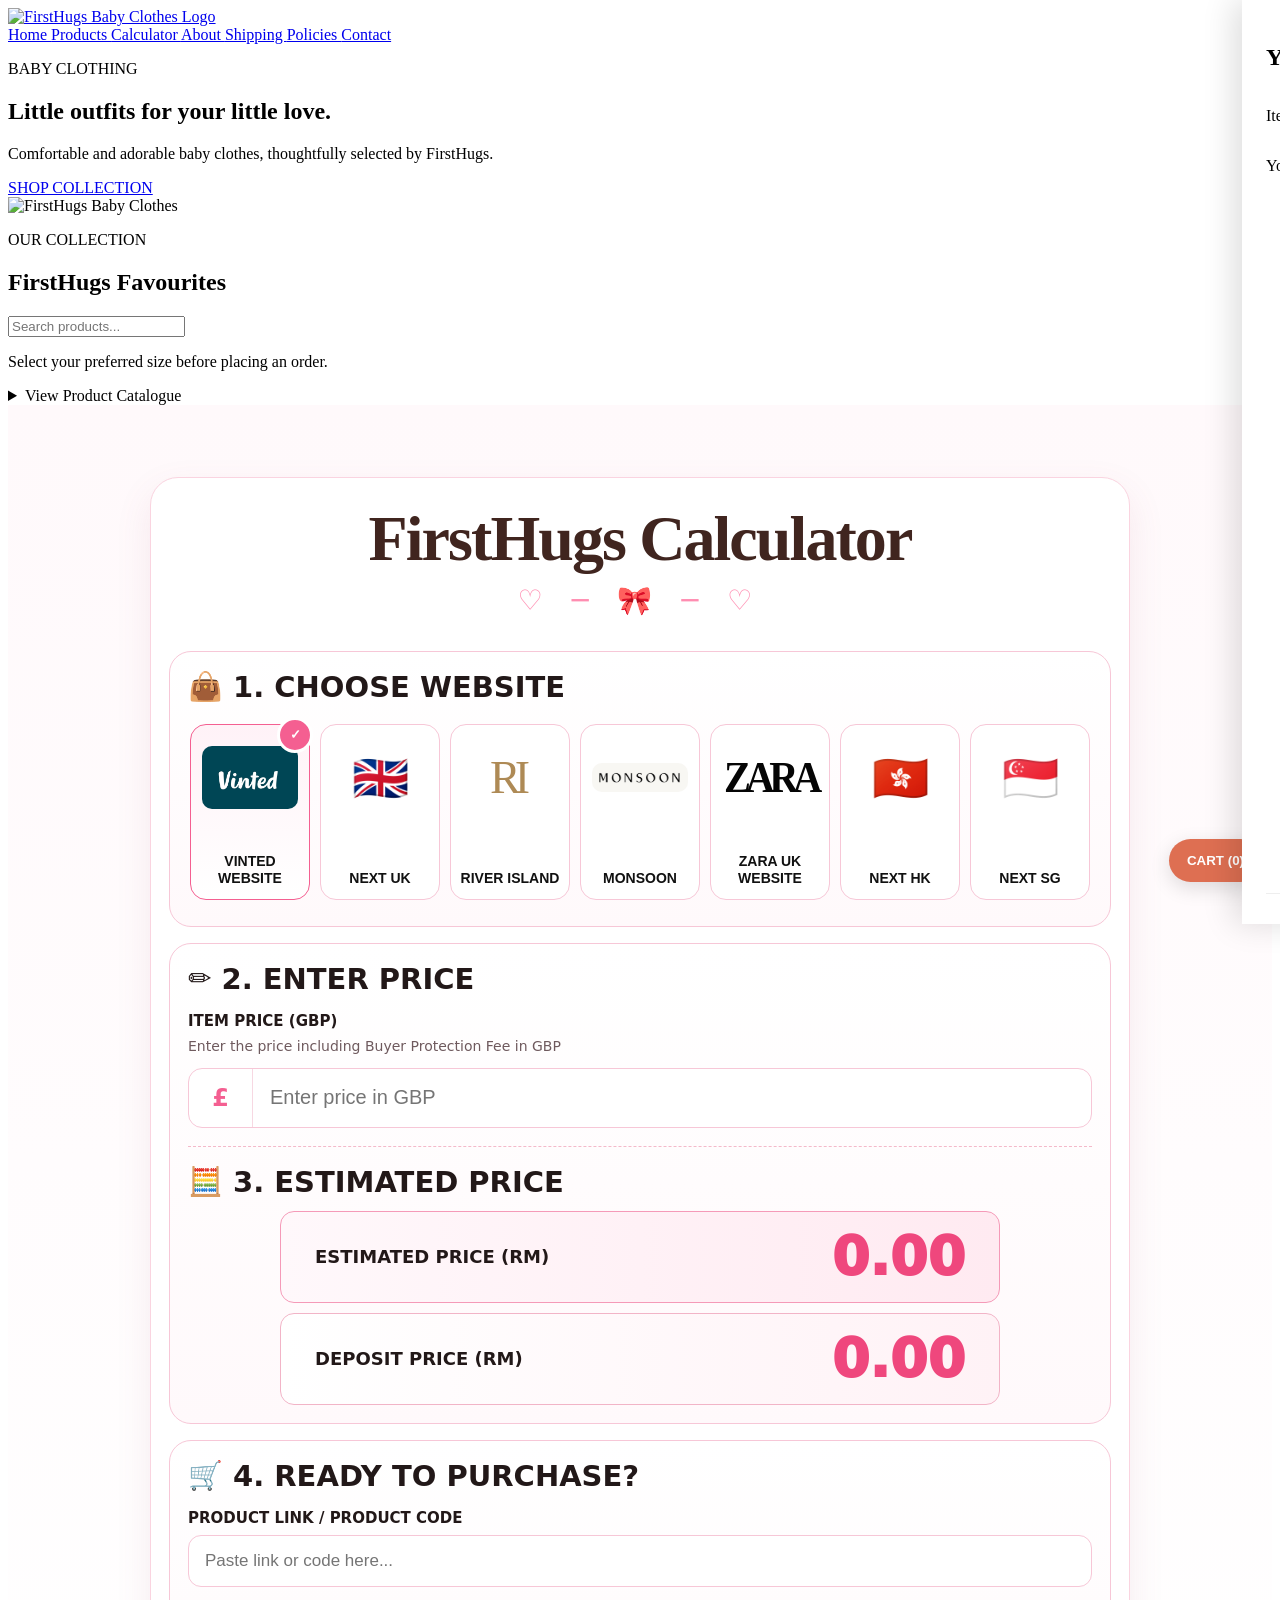
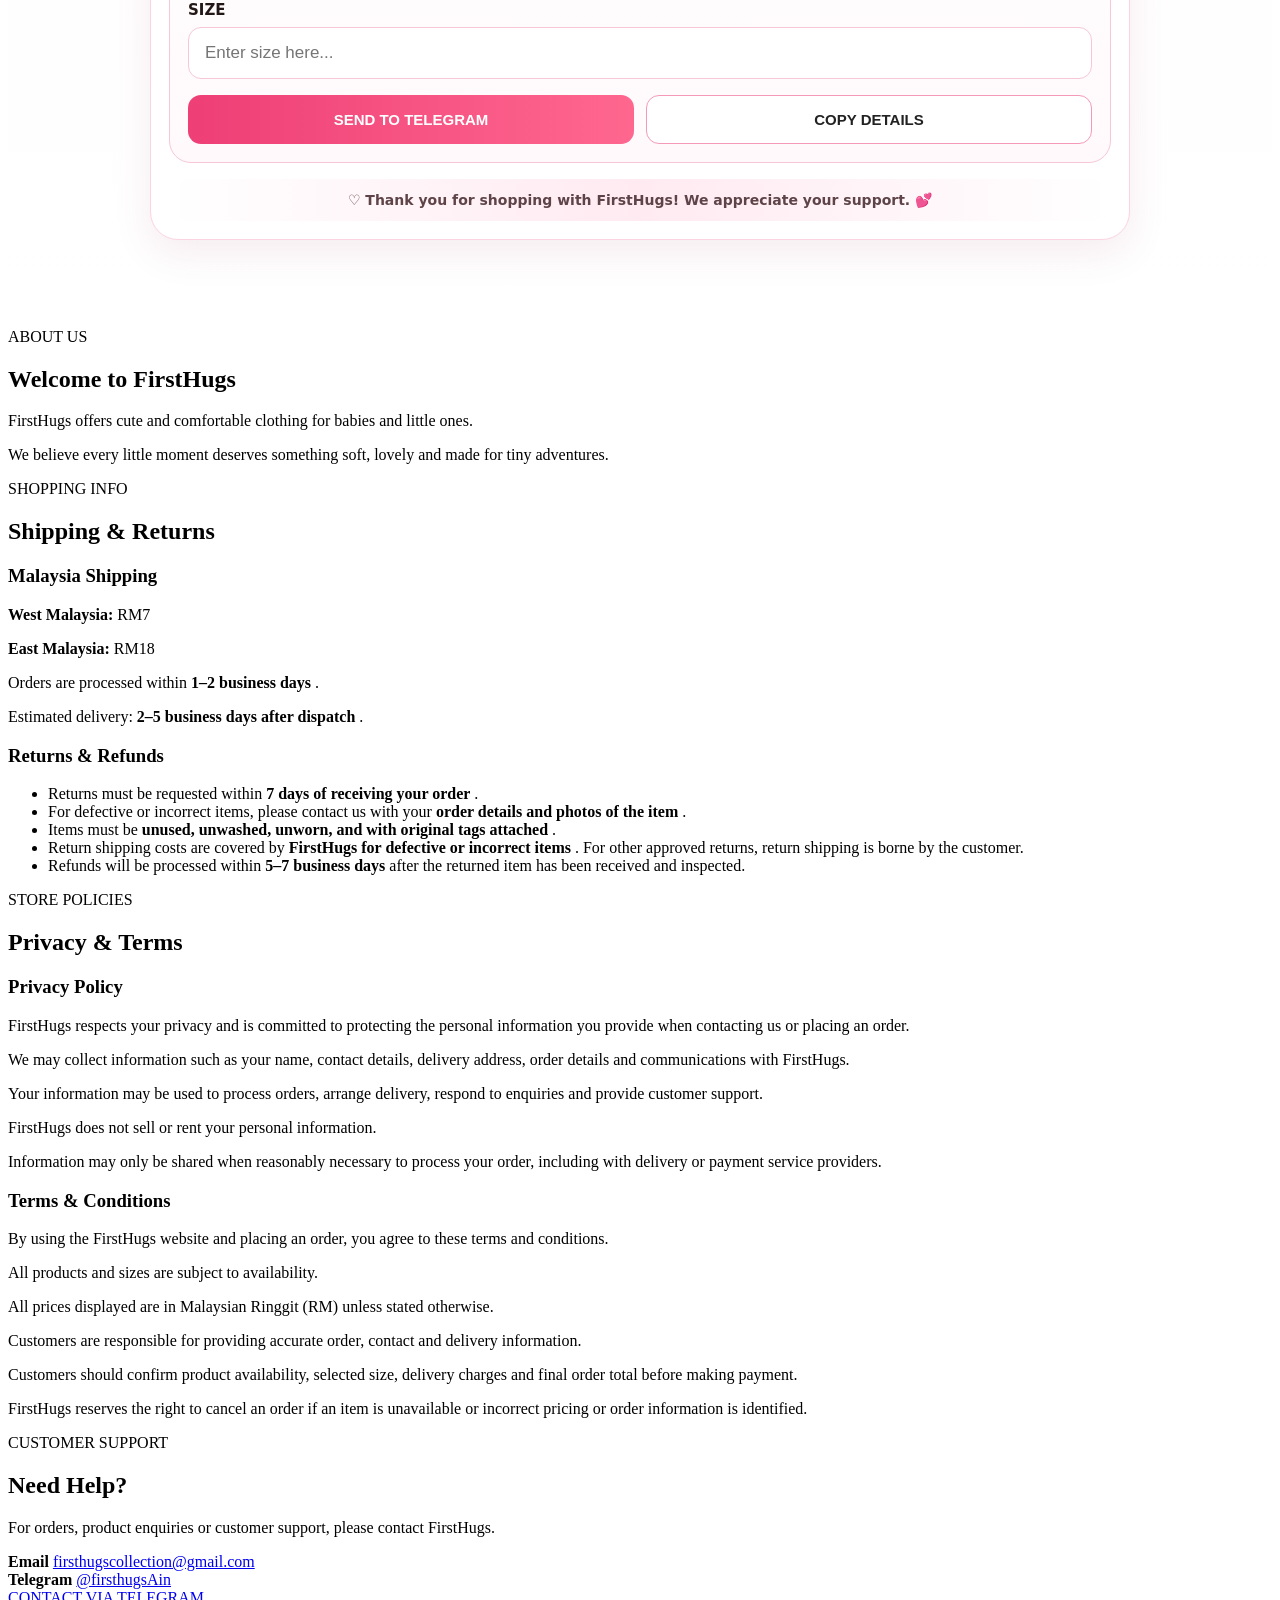
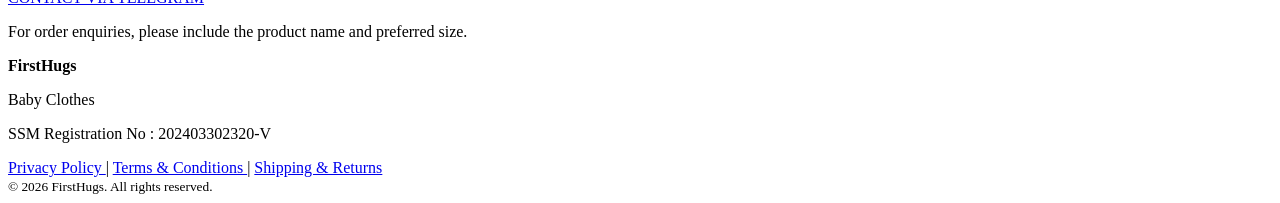
==== commit 932d95b8: "Update print statement from 'Hello' to 'Goodbye'" ====
--- a/index.html
+++ b/index.html
@@ -1,53 +1,2650 @@
 <!DOCTYPE html>
 <html lang="en">
+
 <head>
   <meta charset="UTF-8">
-  <meta name="viewport" content="width=device-width, initial-scale=1.0">
-  <title>FirstHugs | We'll Be Back Soon</title>
-
-  <style>
-    * {
-      box-sizing: border-box;
+
+  <meta
+    name="viewport"
+    content="width=device-width, initial-scale=1.0"
+  >
+
+  <title>FirstHugs | Baby Clothes Malaysia</title>
+
+  <meta
+    name="description"
+    content="Shop FirstHugs baby clothes in Malaysia. Dresses, tops, pants, dungarees and preloved baby clothing with nationwide delivery."
+  >
+
+  <link rel="stylesheet" href="/firsthugs/style.css">
+
+
+<style>
+/* ==============================
+   FIRSTHUGS CALCULATOR
+   Scoped styles only
+================================ */
+#calculator.fhc-section{
+  padding:72px 18px;
+  background:linear-gradient(180deg,#fff9fb 0%,#fff 100%);
+}
+#calculator .fhc-wrap{
+  width:min(980px,100%);
+  margin:0 auto;
+  padding:18px;
+  background:#fff;
+  border:1px solid #fad4e0;
+  border-radius:28px;
+  box-shadow:0 14px 36px rgba(171,74,112,.10);
+  color:#221818;
+  font-family:Inter,ui-sans-serif,system-ui,-apple-system,"Segoe UI",sans-serif;
+}
+#calculator *{box-sizing:border-box}
+#calculator .fhc-header{text-align:center;padding:6px 10px 18px}
+#calculator .fhc-header h2{
+  margin:0;
+  font-family:"Trebuchet MS","Comic Sans MS",cursive;
+  font-size:clamp(38px,7vw,64px);
+  font-weight:800;
+  letter-spacing:-.03em;
+  color:#40251f;
+}
+#calculator .fhc-decor{margin-top:8px;color:#ff8db1;font-size:28px;letter-spacing:10px}
+#calculator .fhc-card{
+  border:1.5px solid #f7c7d7;
+  border-radius:22px;
+  background:linear-gradient(180deg,#fff,#fff9fb);
+  padding:18px;
+  margin-top:16px;
+}
+#calculator .fhc-title{display:flex;align-items:center;gap:10px;font-size:clamp(21px,3vw,29px);font-weight:900;margin-bottom:16px}
+#calculator .fhc-icon{font-size:28px}
+#calculator .fhc-shops{display:grid;grid-template-columns:repeat(7,minmax(118px,1fr));gap:10px;overflow-x:auto;padding:4px 2px 8px}
+#calculator .fhc-shop{
+  min-width:118px;border:1.5px solid #f7c7d7;background:#fff;border-radius:16px;padding:12px 9px;cursor:pointer;
+  display:flex;flex-direction:column;align-items:center;justify-content:space-between;gap:10px;min-height:176px;position:relative;
+  color:#111;
+}
+#calculator .fhc-shop.fhc-active{border-color:#f45f91;background:linear-gradient(180deg,#fff2f7,#fff)}
+#calculator .fhc-shop.fhc-active:after{content:'✓';position:absolute;right:-4px;top:-8px;width:30px;height:30px;border-radius:50%;display:grid;place-items:center;background:#f45f91;color:#fff;font-weight:900;border:3px solid #fff}
+#calculator .fhc-logo-box{height:82px;width:100%;display:flex;align-items:center;justify-content:center}
+#calculator .fhc-logo-img{max-width:96px;max-height:72px;object-fit:contain;border-radius:10px}
+#calculator .fhc-flag{font-size:46px;line-height:1}
+#calculator .fhc-ri{font-family:Georgia,serif;color:#ae8a55;font-size:46px;letter-spacing:-6px;padding-right:6px}
+#calculator .fhc-zara{font-family:Didot,"Bodoni MT","Times New Roman",serif;font-size:44px;font-weight:900;letter-spacing:-6px;transform:scaleX(.92);color:#050505;line-height:1}
+#calculator .fhc-shop-name{font-size:14px;font-weight:900;text-align:center;line-height:1.2;color:#111}
+#calculator .fhc-price-wrap{display:grid;gap:12px}
+#calculator .fhc-label{font-size:15px;font-weight:900;color:#221818}
+#calculator #fhc-vinted-note{
+  font-size:14px;
+  color:#6f5a5e;
+  margin-top:-4px;
+  margin-bottom:2px;
+}
+#calculator .fhc-input-shell{display:flex;align-items:center;border:1.5px solid #f7c7d7;border-radius:14px;background:#fff;overflow:hidden}
+#calculator .fhc-currency{min-width:64px;text-align:center;color:#f45f91;font-size:24px;font-weight:900;border-right:1px solid #f7d8e2;padding:15px 10px}
+#calculator .fhc-input{width:100%;border:0;outline:0;font-size:20px;padding:17px;background:transparent;color:#221818}
+#calculator .fhc-estimate{margin-top:18px;border-top:1px dashed #f4b9ca;padding-top:18px}
+#calculator .fhc-result-grid{display:grid;grid-template-columns:1fr;gap:10px;max-width:720px;margin:0 auto}
+#calculator .fhc-result-box{background:linear-gradient(90deg,#fff8fb,#ffeaf1);border:1.5px solid #f59ab8;border-radius:14px;padding:18px 34px;display:flex;align-items:center;justify-content:space-between;gap:18px;min-height:92px}
+#calculator .fhc-result-label{font-weight:900;font-size:18px;color:#221818}
+#calculator .fhc-amount{font-size:clamp(34px,6vw,54px);font-weight:950;color:#ef477d;line-height:1}
+#calculator .fhc-deposit-box{border-color:#f2b4c7;background:linear-gradient(90deg,#fff,#fff2f6)}
+#calculator .fhc-order-grid{display:grid;grid-template-columns:1fr;gap:14px}
+#calculator .fhc-field{display:grid;gap:8px}
+#calculator .fhc-text-input{width:100%;border:1.5px solid #f7c7d7;border-radius:13px;padding:15px 16px;font-size:17px;background:#fff;color:#221818;outline:0}
+#calculator .fhc-actions{display:grid;grid-template-columns:1fr 1fr;gap:12px;margin-top:16px}
+#calculator .fhc-btn{border:0;border-radius:13px;padding:15px 14px;font-size:15px;font-weight:900;cursor:pointer;text-align:center}
+#calculator .fhc-telegram{background:linear-gradient(90deg,#ee3f76,#ff678f);color:white}
+#calculator .fhc-copy{background:#fff;border:1.5px solid #f49ab8;color:#222}
+#calculator .fhc-footer{margin-top:16px;text-align:center;padding:13px;border-radius:14px;background:linear-gradient(90deg,#fff,#ffeaf1,#fff);font-weight:800;font-size:14px;color:#5e4448}
+@media(max-width:720px){
+  #calculator.fhc-section{padding:44px 8px}
+  #calculator .fhc-wrap{padding:10px;border-radius:20px}
+  #calculator .fhc-card{padding:14px;border-radius:18px}
+  #calculator .fhc-shops{grid-template-columns:repeat(7,112px)}
+  #calculator .fhc-shop{min-width:112px;min-height:160px}
+  #calculator .fhc-result-grid,#calculator .fhc-actions{grid-template-columns:1fr}
+  #calculator .fhc-header h2{font-size:42px}
+  #calculator .fhc-result-box{padding:16px 18px}
+}
+</style>
+
+<style>
+/* FIRSTHUGS MOBILE PRODUCT GRID — 2 COLUMNS ONLY */
+@media (max-width: 760px) {
+  #products.section {
+    padding-left: 12px;
+    padding-right: 12px;
+  }
+
+  #products .products {
+    display: grid !important;
+    grid-template-columns: repeat(2, minmax(0, 1fr)) !important;
+    gap: 12px !important;
+    align-items: stretch;
+  }
+
+  #products .card {
+    min-width: 0;
+    padding: 8px;
+    border-radius: 15px;
+  }
+
+  #products .product-image,
+  #products .placeholder {
+    width: 100%;
+    height: auto !important;
+    aspect-ratio: 4 / 5;
+    object-fit: cover;
+    border-radius: 11px;
+  }
+
+  #products .product-info h3 {
+    margin-top: 10px;
+    font-size: 14px;
+    line-height: 1.25;
+    overflow-wrap: anywhere;
+  }
+
+  #products .price {
+    margin: 4px 0 8px;
+    font-size: 16px;
+  }
+
+  #products .availability-text,
+  #products .out-of-stock {
+    margin: 4px 0 8px;
+    font-size: 11px;
+    line-height: 1.3;
+  }
+
+  #products .size-label {
+    font-size: 11px;
+  }
+
+  #products .size-select {
+    margin-bottom: 8px;
+    padding: 9px 7px;
+    border-radius: 9px;
+    font-size: 12px;
+  }
+
+  #products .buy-button {
+    padding: 10px 6px;
+    font-size: 11px;
+    border-radius: 22px;
+  }
+}
+
+@media (max-width: 380px) {
+  #products.section {
+    padding-left: 8px;
+    padding-right: 8px;
+  }
+
+  #products .products {
+    gap: 8px !important;
+  }
+
+  #products .card {
+    padding: 7px;
+  }
+
+  #products .product-info h3 {
+    font-size: 13px;
+  }
+}
+</style>
+
+
+<style>
+/* FIRSTHUGS PRODUCT GALLERY — click image to enlarge */
+#fh-gallery{
+  position:fixed;
+  inset:0;
+  z-index:10050;
+  display:none;
+  align-items:center;
+  justify-content:center;
+  background:rgba(0,0,0,.88);
+  padding:18px;
+}
+#fh-gallery.open{display:flex}
+#fh-gallery .fh-gallery-inner{
+  width:min(960px,100%);
+  max-height:94vh;
+  display:flex;
+  flex-direction:column;
+  align-items:center;
+  gap:12px;
+  position:relative;
+}
+#fh-gallery .fh-gallery-main-wrap{
+  width:100%;
+  min-height:0;
+  display:flex;
+  align-items:center;
+  justify-content:center;
+  position:relative;
+  overflow:hidden;
+  touch-action:pan-y;
+}
+#fh-gallery-main{
+  max-width:100%;
+  max-height:76vh;
+  object-fit:contain;
+  border-radius:12px;
+  cursor:zoom-in;
+  transition:transform .2s ease;
+  transform-origin:center center;
+  will-change:transform;
+  user-select:none;
+  -webkit-user-drag:none;
+}
+#fh-gallery-main.zoomed{cursor:grab}
+#fh-gallery-main.zoomed.dragging{cursor:grabbing;transition:none}
+#fh-gallery .fh-gallery-main-wrap.zoom-active{touch-action:none}
+#fh-gallery-close{
+  position:absolute;
+  right:0;
+  top:-2px;
+  width:44px;
+  height:44px;
+  border:0;
+  border-radius:50%;
+  background:rgba(255,255,255,.94);
+  color:#222;
+  font-size:28px;
+  line-height:1;
+  cursor:pointer;
+  z-index:3;
+}
+.fh-gallery-nav{
+  position:absolute;
+  top:50%;
+  transform:translateY(-50%);
+  width:46px;
+  height:46px;
+  border:0;
+  border-radius:50%;
+  background:rgba(255,255,255,.9);
+  color:#222;
+  font-size:28px;
+  cursor:pointer;
+  z-index:2;
+}
+#fh-gallery-prev{left:8px}
+#fh-gallery-next{right:8px}
+#fh-gallery .fh-gallery-meta{
+  color:#fff;
+  text-align:center;
+  font-size:14px;
+}
+#fh-gallery-thumbs{
+  width:100%;
+  display:flex;
+  justify-content:center;
+  gap:8px;
+  overflow-x:auto;
+  padding:2px 4px 4px;
+}
+#fh-gallery-thumbs button{
+  flex:0 0 auto;
+  width:58px;
+  height:70px;
+  padding:0;
+  border:2px solid transparent;
+  border-radius:8px;
+  overflow:hidden;
+  background:#fff;
+  cursor:pointer;
+}
+#fh-gallery-thumbs button.active{border-color:#fff}
+#fh-gallery-thumbs img{width:100%;height:100%;object-fit:cover;display:block}
+#products .product-image{cursor:zoom-in}
+@media(max-width:760px){
+  #fh-gallery{padding:10px}
+  #fh-gallery-main{max-height:72vh;border-radius:8px}
+  .fh-gallery-nav{width:42px;height:42px;font-size:25px}
+  #fh-gallery-prev{left:2px}
+  #fh-gallery-next{right:2px}
+  #fh-gallery-close{right:2px;top:2px}
+  #fh-gallery-thumbs button{width:52px;height:64px}
+}
+</style>
+
+</head>
+
+
+<body>
+
+
+<!-- ==============================
+     HEADER
+================================ -->
+
+<header class="top">
+
+  <a class="brand" href="#home">
+
+    <img
+      src="/firsthugs/firsthugs-logo.jpeg"
+      alt="FirstHugs Baby Clothes Logo"
+    >
+
+  </a>
+
+
+  <nav>
+
+    <a href="#home">
+      Home
+    </a>
+
+    <a href="#products">
+      Products
+    </a>
+
+    <a href="#calculator">
+      Calculator
+    </a>
+
+    <a href="#about">
+      About
+    </a>
+
+    <a href="#shipping">
+      Shipping
+    </a>
+
+    <a href="#policies">
+      Policies
+    </a>
+
+    <a href="#contact">
+      Contact
+    </a>
+
+  </nav>
+
+</header>
+
+
+
+<main>
+
+
+<!-- ==============================
+     HOME
+================================ -->
+
+<section
+  class="hero"
+  id="home"
+>
+
+  <div class="hero-text">
+
+    <p class="eyebrow">
+      BABY CLOTHING
+    </p>
+
+
+    <h1>
+      Little outfits for your little love.
+    </h1>
+
+
+    <p>
+      Comfortable and adorable baby clothes,
+      thoughtfully selected by FirstHugs.
+    </p>
+
+
+    <a
+      class="main-button"
+      href="#products"
+    >
+      SHOP COLLECTION
+    </a>
+
+  </div>
+
+
+  <img
+    class="hero-logo"
+    src="/firsthugs/firsthugs-logo.jpeg"
+    alt="FirstHugs Baby Clothes"
+  >
+
+</section>
+
+
+
+<!-- ==============================
+     PRODUCTS
+================================ -->
+
+<section
+  id="products"
+  class="section"
+>
+
+  <p class="eyebrow">
+    OUR COLLECTION
+  </p>
+
+
+  <h2>
+    FirstHugs Favourites
+  </h2>
+
+
+  <div class="search-area">
+
+    <input
+      type="search"
+      id="product-search"
+      placeholder="Search products..."
+      aria-label="Search FirstHugs products"
+    >
+
+  </div>
+
+
+  <!--
+    ALL PRODUCT CARDS FROM products.js
+    WILL APPEAR HERE AUTOMATICALLY
+  -->
+
+  <div
+    id="product-list"
+    class="products"
+  ></div>
+
+
+  <p
+    id="no-products"
+    class="note"
+    style="display: none;"
+  >
+    No products found.
+  </p>
+
+
+  <p class="note">
+    Select your preferred size before placing an order.
+  </p>
+
+
+  <!-- ============================
+       CRAWLER-FRIENDLY CATALOGUE
+  ============================= -->
+
+  <details class="catalogue-summary">
+
+    <summary>
+      View Product Catalogue
+    </summary>
+
+
+    <div class="catalogue-content">
+
+      <h3>
+        Current FirstHugs Collection
+      </h3>
+
+
+      <p>
+        <strong>Cream Embroidered Mesh Dress</strong><br>
+        RM150 · Available Size: 9-12M
+      </p>
+
+
+      <p>
+        <strong>Neutral Embroidered Top and Pants</strong><br>
+        RM125 · Available Size: 1.5-2Y
+      </p>
+
+
+      <p>
+        <strong>Mint Green Top and Pants</strong><br>
+        RM135 · Available Size: 1.5-2Y
+      </p>
+
+
+      <p>
+        <strong>Neutral Stripe Top and Pants</strong><br>
+        RM112 · Available Size: 1.5-2Y
+      </p>
+
+
+      <p>
+        <strong>(PRELOVED) Navy Blue Cardigan</strong><br>
+        RM28 · Available Size: 9-12M
+      </p>
+
+
+      <p>
+        <strong>(PRELOVED) Denim Embroidered Dungaree</strong><br>
+        RM59 · Available Size: 6-9M
+      </p>
+
+
+      <p>
+        <strong>(PRELOVED) Dusty Blue Tafetta Dress</strong><br>
+        RM78 · Available Size: 12-18M
+      </p>
+
+
+      <p>
+        <strong>(PRELOVED) Green Ditsy Floral Cotton Dress</strong><br>
+        RM45 · Available Size: 12-18M
+      </p>
+
+
+      <p>
+        <strong>(PRELOVED) Ochre Yellow/Orange Floral Dress</strong><br>
+        RM78 · Available Size: 9-12M
+      </p>
+
+
+      <p>
+        <strong>(PRELOVED) Pink Rainbow Party Dress</strong><br>
+        RM65 · Available Size: 6-9M
+      </p>
+
+
+      <p>
+        <strong>Berry Red Embroidered Mesh Party Dress</strong><br>
+        RM78 · Available Size: 9-12M
+      </p>
+
+
+      <p>
+        <strong>Lilac Purple Printed 3D Flower Party Dress</strong><br>
+        RM59 · Available Size: 9-12M
+      </p>
+
+
+      <p>
+        <strong>(PRELOVED) Green Embroidered Mesh Party Dress</strong><br>
+        RM48 · Available Size: 9-12M
+      </p>
+
+
+      <p>
+        <strong>(PRELOVED) White Ruffle Collar Mesh Dress</strong><br>
+        RM65 · Available Size: 12-18M
+      </p>
+
+
+      <p>
+        <strong>Pink Broderie Pinafore and Top</strong><br>
+        RM78 · Available Size: 1.5-2Y
+      </p>
+
+
+      <p>
+        <strong>Pink/Peach Embroidered Mesh Party Dress</strong><br>
+        RM60 · Available Size: 6-9M
+      </p>
+
+
+      <p>
+        <strong>(PRELOVED) Floral Orange Top and Pants</strong><br>
+        RM55 · Available Size: 9-12M
+      </p>
+
+
+      <p>
+        <strong>(PRELOVED) White Tulip Top and Pants</strong><br>
+        RM65 · Available Size: 9-12M
+      </p>
+
+
+      <p>
+        <strong>(PRELOVED) Pink Pinafore Dress</strong><br>
+        RM48 · Available Size: 12-18M
+      </p>
+
+
+      <p>
+        <strong>(PRELOVED) Black Long Sleeve Knitted Dress</strong><br>
+        RM60 · Available Size: 12-18M
+      </p>
+
+
+      <p>
+        <strong>(PRELOVED) Black Stripe Top and Pants</strong><br>
+        RM65 · Available Size: 2-3Y
+      </p>
+
+
+      <p>
+        <strong>(PRELOVED) White Long Sleeve Knitted Dress</strong><br>
+        RM60 · Available Size: 12-18M
+      </p>
+
+
+      <p>
+        <strong>(PRELOVED) Blue Floral Top and Pants</strong><br>
+        RM65 · Available Size: 2-3Y
+      </p>
+
+
+      <p>
+        <strong>(PRELOVED) Multi Bright Strawberry/Apple Top and Pants</strong><br>
+        RM65 · Available Size: 3-6M
+      </p>
+
+
+      <p>
+        <strong>(PRELOVED) Tan Brown Corduroy Bear Print Dungarees Set</strong><br>
+        RM72 · Available Size: 6-9M
+      </p>
+
+
+      <p>
+        <strong>(PRELOVED) Mint Green Top and Tutu Skirt Set</strong><br>
+        RM59 · Available Size: 3-4Y
+      </p>
+
+
+      <p>
+        <strong>(PRELOVED) Pink and Green Stripe Top and Pants Set</strong><br>
+        RM62 · Available Size: 12-18M
+      </p>
+
+    </div>
+
+  </details>
+
+</section>
+
+
+
+
+<!-- ==============================
+     FIRSTHUGS CALCULATOR
+================================ -->
+<section id="calculator" class="fhc-section">
+  <div class="fhc-wrap">
+    <div class="fhc-header">
+      <h2>FirstHugs Calculator</h2>
+      <div class="fhc-decor">♡ ─ 🎀 ─ ♡</div>
+    </div>
+
+    <div class="fhc-card">
+      <div class="fhc-title"><span class="fhc-icon">👜</span><span>1. CHOOSE WEBSITE</span></div>
+      <div class="fhc-shops" id="fhc-shops">
+        <button type="button" class="fhc-shop fhc-active" data-shop="VINTED WEBSITE" data-currency="GBP" data-symbol="£" data-formula="vinted" data-deposit="vinted">
+          <div class="fhc-logo-box"><img class="fhc-logo-img" src="[data-uri]" alt="Vinted"></div>
+          <div class="fhc-shop-name">VINTED<br>WEBSITE</div>
+        </button>
+        <button type="button" class="fhc-shop" data-shop="NEXT UK" data-currency="GBP" data-symbol="£" data-formula="uk" data-deposit="50">
+          <div class="fhc-logo-box"><div class="fhc-flag">🇬🇧</div></div><div class="fhc-shop-name">NEXT UK</div>
+        </button>
+        <button type="button" class="fhc-shop" data-shop="RIVER ISLAND" data-currency="GBP" data-symbol="£" data-formula="uk" data-deposit="50">
+          <div class="fhc-logo-box"><div class="fhc-ri">RI</div></div><div class="fhc-shop-name">RIVER ISLAND</div>
+        </button>
+        <button type="button" class="fhc-shop" data-shop="MONSOON" data-currency="GBP" data-symbol="£" data-formula="uk" data-deposit="50">
+          <div class="fhc-logo-box"><img class="fhc-logo-img" src="[data-uri]" alt="Monsoon"></div><div class="fhc-shop-name">MONSOON</div>
+        </button>
+        <button type="button" class="fhc-shop" data-shop="ZARA UK WEBSITE" data-currency="GBP" data-symbol="£" data-formula="zara" data-deposit="50">
+          <div class="fhc-logo-box"><div class="fhc-zara">ZARA</div></div><div class="fhc-shop-name">ZARA UK<br>WEBSITE</div>
+        </button>
+        <button type="button" class="fhc-shop" data-shop="NEXT HK" data-currency="HKD" data-symbol="HK$" data-formula="hk" data-deposit="60">
+          <div class="fhc-logo-box"><div class="fhc-flag">🇭🇰</div></div><div class="fhc-shop-name">NEXT HK</div>
+        </button>
+        <button type="button" class="fhc-shop" data-shop="NEXT SG" data-currency="SGD" data-symbol="S$" data-formula="sg" data-deposit="60">
+          <div class="fhc-logo-box"><div class="fhc-flag">🇸🇬</div></div><div class="fhc-shop-name">NEXT SG</div>
+        </button>
+      </div>
+    </div>
+
+    <div class="fhc-card">
+      <div class="fhc-title"><span class="fhc-icon">✏️</span><span>2. ENTER PRICE</span></div>
+      <div class="fhc-price-wrap">
+        <label class="fhc-label" id="fhc-price-label" for="fhc-price-input">ITEM PRICE (GBP)</label>
+        <div id="fhc-vinted-note">Enter the price including Buyer Protection Fee in GBP</div>
+        <div class="fhc-input-shell"><span class="fhc-currency" id="fhc-currency-symbol">£</span><input class="fhc-input" id="fhc-price-input" type="number" inputmode="decimal" min="0" step="0.01" placeholder="Enter price in GBP"></div>
+      </div>
+
+      <div class="fhc-estimate">
+        <div class="fhc-title" style="margin-bottom:12px"><span class="fhc-icon">🧮</span><span>3. ESTIMATED PRICE</span></div>
+        <div class="fhc-result-grid">
+          <div class="fhc-result-box">
+            <div class="fhc-result-label">ESTIMATED PRICE (RM)</div>
+            <div class="fhc-amount" id="fhc-result">0.00</div>
+          </div>
+          <div class="fhc-result-box fhc-deposit-box">
+            <div class="fhc-result-label">DEPOSIT PRICE (RM)</div>
+            <div class="fhc-amount" id="fhc-deposit">0.00</div>
+          </div>
+        </div>
+      </div>
+    </div>
+
+    <div class="fhc-card">
+      <div class="fhc-title"><span class="fhc-icon">🛒</span><span>4. READY TO PURCHASE?</span></div>
+      <div class="fhc-order-grid">
+        <div class="fhc-field">
+          <label class="fhc-label" for="fhc-product-link">PRODUCT LINK / PRODUCT CODE</label>
+          <input class="fhc-text-input" id="fhc-product-link" type="text" placeholder="Paste link or code here...">
+        </div>
+        <div class="fhc-field">
+          <label class="fhc-label" for="fhc-product-size">SIZE</label>
+          <input class="fhc-text-input" id="fhc-product-size" type="text" placeholder="Enter size here...">
+        </div>
+      </div>
+      <div class="fhc-actions">
+        <button type="button" class="fhc-btn fhc-telegram" id="fhc-telegram-btn">SEND TO TELEGRAM</button>
+        <button type="button" class="fhc-btn fhc-copy" id="fhc-copy-btn">COPY DETAILS</button>
+      </div>
+    </div>
+
+    <div class="fhc-footer">♡ Thank you for shopping with FirstHugs! We appreciate your support. 💕</div>
+  </div>
+</section>
+
+
+<!-- ==============================
+     ABOUT
+================================ -->
+
+<section
+  id="about"
+  class="section soft"
+>
+
+  <div class="section-inner">
+
+    <p class="eyebrow">
+      ABOUT US
+    </p>
+
+
+    <h2>
+      Welcome to FirstHugs
+    </h2>
+
+
+    <p>
+      FirstHugs offers cute and comfortable clothing
+      for babies and little ones.
+    </p>
+
+
+    <p>
+      We believe every little moment deserves
+      something soft, lovely and made for tiny adventures.
+    </p>
+
+  </div>
+
+</section>
+
+
+
+<!-- ==============================
+     SHIPPING & RETURNS
+================================ -->
+
+<section
+  id="shipping"
+  class="section"
+>
+
+  <p class="eyebrow">
+    SHOPPING INFO
+  </p>
+
+
+  <h2>
+    Shipping & Returns
+  </h2>
+
+
+  <div class="info-grid">
+
+
+    <!-- SHIPPING -->
+
+    <div class="info-card">
+
+      <h3>
+        Malaysia Shipping
+      </h3>
+
+
+      <p>
+        <strong>
+          West Malaysia:
+        </strong>
+
+        RM7
+      </p>
+
+
+      <p>
+        <strong>
+          East Malaysia:
+        </strong>
+
+        RM18
+      </p>
+
+
+      <p>
+        Orders are processed within
+        <strong>
+          1–2 business days
+        </strong>.
+      </p>
+
+
+      <p>
+        Estimated delivery:
+        <strong>
+          2–5 business days after dispatch
+        </strong>.
+      </p>
+
+    </div>
+
+
+    <!-- RETURNS -->
+
+    <div class="info-card">
+
+      <h3>
+        Returns & Refunds
+      </h3>
+
+
+      <ul class="return-list">
+
+        <li>
+
+          Returns must be requested within
+
+          <strong>
+            7 days of receiving your order
+          </strong>.
+
+        </li>
+
+
+        <li>
+
+          For defective or incorrect items,
+          please contact us with your
+
+          <strong>
+            order details and photos of the item
+          </strong>.
+
+        </li>
+
+
+        <li>
+
+          Items must be
+
+          <strong>
+            unused, unwashed, unworn,
+            and with original tags attached
+          </strong>.
+
+        </li>
+
+
+        <li>
+
+          Return shipping costs are covered by
+
+          <strong>
+            FirstHugs for defective or incorrect items
+          </strong>.
+
+          For other approved returns,
+          return shipping is borne by the customer.
+
+        </li>
+
+
+        <li>
+
+          Refunds will be processed within
+
+          <strong>
+            5–7 business days
+          </strong>
+
+          after the returned item has been received
+          and inspected.
+
+        </li>
+
+      </ul>
+
+    </div>
+
+
+  </div>
+
+</section>
+
+
+
+<!-- ==============================
+     PRIVACY & TERMS
+================================ -->
+
+<section
+  id="policies"
+  class="section soft"
+>
+
+  <div class="section-inner">
+
+    <p class="eyebrow">
+      STORE POLICIES
+    </p>
+
+
+    <h2>
+      Privacy & Terms
+    </h2>
+
+
+    <div class="policy-grid">
+
+
+      <!-- PRIVACY -->
+
+      <div class="policy-card">
+
+        <h3>
+          Privacy Policy
+        </h3>
+
+
+        <p>
+          FirstHugs respects your privacy and is committed
+          to protecting the personal information you provide
+          when contacting us or placing an order.
+        </p>
+
+
+        <p>
+          We may collect information such as your name,
+          contact details, delivery address, order details
+          and communications with FirstHugs.
+        </p>
+
+
+        <p>
+          Your information may be used to process orders,
+          arrange delivery, respond to enquiries and provide
+          customer support.
+        </p>
+
+
+        <p>
+          FirstHugs does not sell or rent your personal
+          information.
+        </p>
+
+
+        <p>
+          Information may only be shared when reasonably
+          necessary to process your order, including with
+          delivery or payment service providers.
+        </p>
+
+      </div>
+
+
+      <!-- TERMS -->
+
+      <div class="policy-card">
+
+        <h3>
+          Terms & Conditions
+        </h3>
+
+
+        <p>
+          By using the FirstHugs website and placing an order,
+          you agree to these terms and conditions.
+        </p>
+
+
+        <p>
+          All products and sizes are subject to availability.
+        </p>
+
+
+        <p>
+          All prices displayed are in Malaysian Ringgit (RM)
+          unless stated otherwise.
+        </p>
+
+
+        <p>
+          Customers are responsible for providing accurate
+          order, contact and delivery information.
+        </p>
+
+
+        <p>
+          Customers should confirm product availability,
+          selected size, delivery charges and final order total
+          before making payment.
+        </p>
+
+
+        <p>
+          FirstHugs reserves the right to cancel an order
+          if an item is unavailable or incorrect pricing
+          or order information is identified.
+        </p>
+
+      </div>
+
+
+    </div>
+
+  </div>
+
+</section>
+
+
+
+<!-- ==============================
+     CUSTOMER SUPPORT
+================================ -->
+
+<section
+  id="contact"
+  class="section contact"
+>
+
+  <p class="eyebrow">
+    CUSTOMER SUPPORT
+  </p>
+
+
+  <h2>
+    Need Help?
+  </h2>
+
+
+  <p>
+    For orders, product enquiries or customer support,
+    please contact FirstHugs.
+  </p>
+
+
+  <div class="support-info">
+
+
+    <div class="support-item">
+
+      <strong>
+        Email
+      </strong>
+
+      <a href="mailto:firsthugscollection@gmail.com">
+        firsthugscollection@gmail.com
+      </a>
+
+    </div>
+
+
+    <div class="support-item">
+
+      <strong>
+        Telegram
+      </strong>
+
+      <a
+        href="https://t.me/firsthugsAin"
+        target="_blank"
+        rel="noopener noreferrer"
+      >
+        @firsthugsAin
+      </a>
+
+    </div>
+
+
+  </div>
+
+
+  <a
+    class="telegram-button"
+    href="https://t.me/firsthugsAin"
+    target="_blank"
+    rel="noopener noreferrer"
+  >
+    CONTACT VIA TELEGRAM
+  </a>
+
+
+  <p class="small">
+
+    For order enquiries, please include
+    the product name and preferred size.
+
+  </p>
+
+</section>
+
+
+</main>
+
+
+
+<!-- ==============================
+     FOOTER
+================================ -->
+
+<footer>
+
+
+  <strong class="footer-brand">
+    FirstHugs
+  </strong>
+
+
+  <p class="footer-subtitle">
+    Baby Clothes
+  </p>
+
+
+  <p class="ssm-number">
+    SSM Registration No : 202403302320-V
+  </p>
+
+
+  <div class="footer-links">
+
+    <a href="#policies">
+      Privacy Policy
+    </a>
+
+    <span>|</span>
+
+    <a href="#policies">
+      Terms & Conditions
+    </a>
+
+    <span>|</span>
+
+    <a href="#shipping">
+      Shipping & Returns
+    </a>
+
+  </div>
+
+
+  <small>
+    © 2026 FirstHugs. All rights reserved.
+  </small>
+
+
+</footer>
+
+
+
+
+<script>
+/* ==============================
+   FIRSTHUGS CALCULATOR LOGIC
+================================ */
+(function(){
+  const state={shop:'VINTED WEBSITE',currency:'GBP',symbol:'£',formula:'vinted',deposit:'vinted'};
+  const priceInput=document.getElementById('fhc-price-input');
+  const resultEl=document.getElementById('fhc-result');
+  const depositEl=document.getElementById('fhc-deposit');
+  const currencySymbol=document.getElementById('fhc-currency-symbol');
+  const priceLabel=document.getElementById('fhc-price-label');
+  const vintedNote=document.getElementById('fhc-vinted-note');
+
+  function estimate(v){
+    if(!Number.isFinite(v)||v<0) return 0;
+    switch(state.formula){
+      case 'vinted': return ((v+2.99)*6.12)+25;
+      case 'uk': return (v*6)+25;
+      case 'zara': return ((v+2.95)*6)+25;
+      case 'hk': return (v*0.52)+26;
+      case 'sg': return (v*3.2)+10;
+      default:return 0;
     }
-
-    body {
-      margin: 0;
-      min-height: 100vh;
-      display: flex;
-      align-items: center;
-      justify-content: center;
-      padding: 24px;
-      background: #fff8fa;
-      color: #3d2b31;
-      font-family: Arial, Helvetica, sans-serif;
-      text-align: center;
+  }
+
+  function depositFor(est){
+    if(est<=0) return 0;
+    if(state.deposit==='vinted'){
+      if(est<=80) return Math.max(0,est-25);
+      if(est<=149) return Math.max(0,est-50);
+      return 100;
     }
-
-    .maintenance {
-      max-width: 520px;
+    return est*(Number(state.deposit)/100);
+  }
+
+  function update(){
+    const raw=priceInput.value.trim();
+    if(!raw){resultEl.textContent='0.00';depositEl.textContent='0.00';return;}
+    const v=Number(raw);
+    if(!Number.isFinite(v)||v<0){resultEl.textContent='0.00';depositEl.textContent='0.00';return;}
+    const est=Math.ceil(estimate(v));
+    const dep=Math.ceil(depositFor(est));
+    resultEl.textContent=est.toLocaleString('en-MY');
+    depositEl.textContent=dep.toLocaleString('en-MY');
+  }
+
+  priceInput.addEventListener('input',update);
+
+  document.querySelectorAll('#calculator .fhc-shop').forEach(btn=>btn.addEventListener('click',()=>{
+    document.querySelectorAll('#calculator .fhc-shop').forEach(x=>x.classList.remove('fhc-active'));
+    btn.classList.add('fhc-active');
+    state.shop=btn.dataset.shop;
+    state.currency=btn.dataset.currency;
+    state.symbol=btn.dataset.symbol;
+    state.formula=btn.dataset.formula;
+    state.deposit=btn.dataset.deposit;
+    currencySymbol.textContent=state.symbol;
+    priceLabel.textContent=`ITEM PRICE (${state.currency})`;
+    priceInput.placeholder=`Enter price in ${state.currency}`;
+    if(state.formula === 'vinted'){
+      vintedNote.style.display='block';
+    }else{
+      vintedNote.style.display='none';
     }
-
-    h1 {
-      margin: 0 0 16px;
-      font-size: 2.3rem;
-      line-height: 1.2;
+    priceInput.value='';
+    update();
+  }));
+
+  function orderDetails(){
+    const link=document.getElementById('fhc-product-link').value.trim();
+    const size=document.getElementById('fhc-product-size').value.trim();
+    const price=priceInput.value.trim();
+    return [
+      'Hi FirstHugs, I would like to purchase:',
+      '',
+      `Website: ${state.shop}`,
+      `Product Link / Product Code: ${link||'-'}`,
+      `Size: ${size||'-'}`,
+      `Price: ${price?price+' '+state.currency:'-'}`,
+      `Estimated MYR: RM${resultEl.textContent}`,
+      `Deposit MYR: RM${depositEl.textContent}`
+    ].join('\n');
+  }
+
+  document.getElementById('fhc-copy-btn').addEventListener('click',async()=>{
+    const btn=document.getElementById('fhc-copy-btn');
+    const text=orderDetails();
+    try{
+      await navigator.clipboard.writeText(text);
+      const old=btn.textContent;
+      btn.textContent='COPIED!';
+      setTimeout(()=>btn.textContent=old,1300);
+    }catch{
+      alert(text);
     }
-
-    p {
-      margin: 0;
-      font-size: 1.05rem;
-      line-height: 1.7;
+  });
+
+  document.getElementById('fhc-telegram-btn').addEventListener('click',()=>{
+    const link=document.getElementById('fhc-product-link').value.trim();
+    if(!link){alert('Please enter the product link / product code first.');return;}
+    window.open(`https://t.me/firsthugsAin?text=${encodeURIComponent(orderDetails())}`,'_blank');
+  });
+})();
+</script>
+
+
+<!-- ==============================
+     LOAD products.js
+================================ -->
+
+<script src="/firsthugs/products.js"></script>
+
+<script>
+/* Extra gallery photo for Lilac Purple Printed 3D Flower Party Dress */
+(function () {
+  const lilacProduct =
+    (typeof products !== "undefined" && Array.isArray(products))
+      ? products.find(
+          p => p.name === "Lilac Purple Printed 3D Flower Party Dress"
+        )
+      : null;
+
+  if (lilacProduct) {
+    lilacProduct.images = [
+      lilacProduct.image,
+      "test/lilac-purple-printed-3d-flower-party-dress-2.jpg"
+    ];
+  }
+})();
+</script>
+
+<script>
+
+
+/* ==============================
+   DISPLAY PRODUCTS
+================================ */
+
+function displayProducts(productArray) {
+
+
+  const productList =
+    document.getElementById(
+      "product-list"
+    );
+
+
+  productList.innerHTML = "";
+
+
+
+  productArray.forEach(
+    function(product) {
+
+
+      const productIndex =
+        products.indexOf(product);
+
+
+
+      /* IMAGE */
+
+      let imageHTML = "";
+
+
+      const productImages = Array.isArray(product.images) && product.images.length
+        ? product.images
+        : (product.image ? [product.image] : []);
+
+      if (productImages.length) {
+
+        imageHTML = `
+
+          <img
+            class="product-image"
+            src="/firsthugs/${encodeURI(productImages[0])}"
+            alt="${product.name}"
+            loading="lazy"
+            role="button"
+            tabindex="0"
+            aria-label="View photos of ${product.name}"
+            onclick="openProductGallery(${productIndex})"
+            onkeydown="if(event.key==='Enter'||event.key===' '){event.preventDefault();openProductGallery(${productIndex});}"
+          >
+
+        `;
+
+      } else {
+
+        imageHTML = `
+
+          <div class="placeholder">
+            Product photo coming soon
+          </div>
+
+        `;
+
+      }
+
+
+
+      /* AVAILABLE SIZES */
+
+      const availableSizes =
+        product.sizes.filter(
+          function(item) {
+
+            return item.available === true;
+
+          }
+        );
+
+
+
+      const hasStock =
+        availableSizes.length > 0;
+
+
+
+      let sizeOptions = `
+
+        <option value="">
+          Select Size
+        </option>
+
+      `;
+
+
+
+      availableSizes.forEach(
+        function(item) {
+
+          sizeOptions += `
+
+            <option value="${item.size}">
+              ${item.size}
+            </option>
+
+          `;
+
+        }
+      );
+
+
+
+      /* AVAILABLE SIZE TEXT */
+
+      let availableSizeText = "";
+
+
+      if (hasStock) {
+
+        availableSizeText =
+          availableSizes
+            .map(
+              function(item) {
+
+                return item.size;
+
+              }
+            )
+            .join(", ");
+
+      }
+
+
+
+      /* SIZE BOX */
+
+      let sizeHTML = "";
+
+
+      if (hasStock) {
+
+        sizeHTML = `
+
+          <p class="availability-text">
+
+            <strong>
+              Available:
+            </strong>
+
+            ${availableSizeText}
+
+          </p>
+
+
+          <label
+            class="size-label"
+            for="size-${productIndex}"
+          >
+            Choose Size
+          </label>
+
+
+          <select
+            id="size-${productIndex}"
+            class="size-select"
+            onchange="updateProductPrice(${productIndex})"
+          >
+
+            ${sizeOptions}
+
+          </select>
+
+        `;
+
+      } else {
+
+        sizeHTML = `
+
+          <p class="out-of-stock">
+            Currently unavailable
+          </p>
+
+        `;
+
+      }
+
+
+
+      /* BUTTON */
+
+      let buttonHTML = "";
+
+
+      if (hasStock) {
+
+        buttonHTML = `
+
+          <button
+            class="buy-button"
+            type="button"
+            onclick="addToCart(${productIndex})"
+          >
+            ADD TO CART
+          </button>
+
+        `;
+
+      } else {
+
+        buttonHTML = `
+
+          <button
+            class="buy-button sold-out-button"
+            type="button"
+            disabled
+          >
+            SOLD OUT
+          </button>
+
+        `;
+
+      }
+
+
+
+      /* PRODUCT */
+
+      const productCard = `
+
+        <article
+          class="card product-card"
+          data-product-name="${product.name.toLowerCase()}"
+        >
+
+          ${imageHTML}
+
+
+          <div class="product-info">
+
+
+            <h3>
+              ${product.name}
+            </h3>
+
+
+            <p
+              class="price"
+              id="price-${productIndex}"
+            >
+              RM${product.priceDisplay ?? product.price}
+            </p>
+
+
+            ${sizeHTML}
+
+
+            ${buttonHTML}
+
+
+          </div>
+
+        </article>
+
+      `;
+
+
+
+      productList.insertAdjacentHTML(
+        "beforeend",
+        productCard
+      );
+
+
     }
-  </style>
-</head>
-
-<body>
-  <main class="maintenance">
-    <h1>FirstHugs is getting a little update ♡</h1>
-    <p>
-      We'll be back soon.<br>
-      Thank you for your patience.
+  );
+
+
+}
+
+
+
+/* ==============================
+   UPDATE PRICE BY SELECTED SIZE
+================================ */
+
+function updateProductPrice(productIndex) {
+  const product = products[productIndex];
+
+  const sizeSelect =
+    document.getElementById(`size-${productIndex}`);
+
+  const priceElement =
+    document.getElementById(`price-${productIndex}`);
+
+  if (!product || !sizeSelect || !priceElement) {
+    return;
+  }
+
+  const selectedSize =
+    product.sizes.find(function(item) {
+      return item.size === sizeSelect.value;
+    });
+
+  const price =
+    selectedSize?.price ?? product.price;
+
+  priceElement.textContent = `RM${price}`;
+}
+
+
+/* ==============================
+   SEARCH PRODUCTS
+================================ */
+
+function searchProducts() {
+
+
+  const searchText =
+    document
+      .getElementById(
+        "product-search"
+      )
+      .value
+      .trim()
+      .toLowerCase();
+
+
+
+  const filteredProducts =
+    products.filter(
+      function(product) {
+
+
+        return product.name
+          .toLowerCase()
+          .includes(searchText);
+
+
+      }
+    );
+
+
+
+  displayProducts(
+    filteredProducts
+  );
+
+
+
+  const noProducts =
+    document.getElementById(
+      "no-products"
+    );
+
+
+  if (
+    filteredProducts.length === 0
+  ) {
+
+    noProducts.style.display =
+      "block";
+
+  } else {
+
+    noProducts.style.display =
+      "none";
+
+  }
+
+
+}
+
+
+
+/* ==============================
+   BUY NOW
+================================ */
+
+function orderProduct(
+  productIndex
+) {
+
+
+  const product =
+    products[productIndex];
+
+
+
+  if (!product) {
+
+    alert(
+      "Product not found."
+    );
+
+    return;
+
+  }
+
+
+
+  const sizeBox =
+    document.getElementById(
+      "size-" + productIndex
+    );
+
+
+
+  if (!sizeBox) {
+
+    alert(
+      "This product is currently unavailable."
+    );
+
+    return;
+
+  }
+
+
+
+  const selectedSize =
+    sizeBox.value;
+
+
+
+  if (!selectedSize) {
+
+    alert(
+      "Please select a size first."
+    );
+
+    return;
+
+  }
+
+
+
+  const message =
+
+    "Hi FirstHugs! 🧸\n\n" +
+
+    "Saya nak order:\n\n" +
+
+    "Item: " +
+    product.name +
+    "\n" +
+
+    "Price: RM" +
+    product.price +
+    "\n" +
+
+    "Size: " +
+    selectedSize +
+    "\n\n" +
+
+    "Boleh check availability?";
+
+
+
+  const telegramLink =
+
+    "https://t.me/firsthugsAin?text=" +
+
+    encodeURIComponent(message);
+
+
+
+  window.open(
+    telegramLink,
+    "_blank"
+  );
+
+
+}
+
+
+
+/* ==============================
+   SEARCH LISTENER
+================================ */
+
+document
+  .getElementById(
+    "product-search"
+  )
+  .addEventListener(
+    "input",
+    searchProducts
+  );
+
+
+
+/* ==============================
+   LOAD ALL PRODUCTS
+================================ */
+
+
+
+/* ==============================
+   PRODUCT IMAGE GALLERY
+   Supports product.images = ["photo1.jpg", "photo2.jpg", ...]
+   Falls back to product.image when only one photo exists.
+================================ */
+let fhGalleryImages = [];
+let fhGalleryIndex = 0;
+let fhGalleryProductName = "";
+let fhGalleryTouchStartX = null;
+
+function getProductImages(product) {
+  if (Array.isArray(product.images) && product.images.length) return product.images;
+  return product.image ? [product.image] : [];
+}
+
+function openProductGallery(productIndex) {
+  const product = products[productIndex];
+  if (!product) return;
+  const images = getProductImages(product);
+  if (!images.length) return;
+  fhGalleryImages = images;
+  fhGalleryIndex = 0;
+  fhGalleryProductName = product.name;
+  const gallery = document.getElementById("fh-gallery");
+  gallery.classList.add("open");
+  gallery.setAttribute("aria-hidden", "false");
+  document.body.style.overflow = "hidden";
+  renderProductGallery();
+}
+
+function closeProductGallery() {
+  const gallery = document.getElementById("fh-gallery");
+  gallery.classList.remove("open");
+  gallery.setAttribute("aria-hidden", "true");
+  document.body.style.overflow = "";
+  const main = document.getElementById("fh-gallery-main");
+  main.classList.remove("zoomed");
+}
+
+function renderProductGallery() {
+  const main = document.getElementById("fh-gallery-main");
+  const counter = document.getElementById("fh-gallery-counter");
+  const thumbs = document.getElementById("fh-gallery-thumbs");
+  const prev = document.getElementById("fh-gallery-prev");
+  const next = document.getElementById("fh-gallery-next");
+  if (!main || !fhGalleryImages.length) return;
+
+  main.classList.remove("zoomed");
+  main.src = "/firsthugs/" + encodeURI(fhGalleryImages[fhGalleryIndex]);
+  main.alt = fhGalleryProductName + " photo " + (fhGalleryIndex + 1);
+  counter.textContent = `${fhGalleryIndex + 1} / ${fhGalleryImages.length}`;
+  prev.hidden = fhGalleryImages.length < 2;
+  next.hidden = fhGalleryImages.length < 2;
+
+  thumbs.innerHTML = fhGalleryImages.map((img, i) => `
+    <button type="button" class="${i === fhGalleryIndex ? 'active' : ''}" data-gallery-index="${i}" aria-label="View photo ${i + 1}">
+      <img src="/firsthugs/${encodeURI(img)}" alt="">
+    </button>
+  `).join("");
+  thumbs.querySelectorAll("button").forEach(btn => {
+    btn.addEventListener("click", () => {
+      fhGalleryIndex = Number(btn.dataset.galleryIndex);
+      renderProductGallery();
+    });
+  });
+}
+
+function changeProductGallery(step) {
+  if (fhGalleryImages.length < 2) return;
+  fhGalleryIndex = (fhGalleryIndex + step + fhGalleryImages.length) % fhGalleryImages.length;
+  renderProductGallery();
+}
+
+function initProductGallery() {
+  const gallery = document.getElementById("fh-gallery");
+  const mainWrap = document.querySelector("#fh-gallery .fh-gallery-main-wrap");
+  const main = document.getElementById("fh-gallery-main");
+  let scale = 1, panX = 0, panY = 0;
+  let dragging = false, moved = false, startX = 0, startY = 0, startPanX = 0, startPanY = 0;
+
+  function applyTransform(animate = true) {
+    main.style.transition = animate ? "transform .2s ease" : "none";
+    main.style.transform = `translate(${panX}px, ${panY}px) scale(${scale})`;
+    main.classList.toggle("zoomed", scale > 1);
+    mainWrap.classList.toggle("zoom-active", scale > 1);
+  }
+
+  function resetZoom() {
+    scale = 1; panX = 0; panY = 0;
+    applyTransform(true);
+  }
+
+  function toggleZoom(e) {
+    if (moved) { moved = false; return; }
+    if (scale > 1) {
+      resetZoom();
+    } else {
+      scale = 2;
+      panX = 0; panY = 0;
+      applyTransform(true);
+    }
+  }
+
+  document.getElementById("fh-gallery-close").addEventListener("click", () => { resetZoom(); closeProductGallery(); });
+  document.getElementById("fh-gallery-prev").addEventListener("click", () => { resetZoom(); changeProductGallery(-1); });
+  document.getElementById("fh-gallery-next").addEventListener("click", () => { resetZoom(); changeProductGallery(1); });
+  main.addEventListener("click", toggleZoom);
+
+  main.addEventListener("pointerdown", e => {
+    if (scale <= 1) return;
+    dragging = true; moved = false;
+    startX = e.clientX; startY = e.clientY;
+    startPanX = panX; startPanY = panY;
+    main.classList.add("dragging");
+    try { main.setPointerCapture(e.pointerId); } catch (_) {}
+    e.preventDefault();
+  });
+  main.addEventListener("pointermove", e => {
+    if (!dragging || scale <= 1) return;
+    const dx = e.clientX - startX, dy = e.clientY - startY;
+    if (Math.abs(dx) > 3 || Math.abs(dy) > 3) moved = true;
+    panX = startPanX + dx; panY = startPanY + dy;
+    applyTransform(false);
+    e.preventDefault();
+  });
+  function endDrag(e) {
+    if (!dragging) return;
+    dragging = false;
+    main.classList.remove("dragging");
+    try { main.releasePointerCapture(e.pointerId); } catch (_) {}
+  }
+  main.addEventListener("pointerup", endDrag);
+  main.addEventListener("pointercancel", endDrag);
+
+  gallery.addEventListener("click", e => { if (e.target === gallery) { resetZoom(); closeProductGallery(); } });
+  document.addEventListener("keydown", e => {
+    if (!gallery.classList.contains("open")) return;
+    if (e.key === "Escape") { resetZoom(); closeProductGallery(); }
+    if (scale <= 1 && e.key === "ArrowLeft") changeProductGallery(-1);
+    if (scale <= 1 && e.key === "ArrowRight") changeProductGallery(1);
+  });
+  mainWrap.addEventListener("touchstart", e => {
+    if (scale > 1) return;
+    fhGalleryTouchStartX = e.changedTouches[0].clientX;
+  }, {passive:true});
+  mainWrap.addEventListener("touchend", e => {
+    if (scale > 1 || fhGalleryTouchStartX === null) return;
+    const dx = e.changedTouches[0].clientX - fhGalleryTouchStartX;
+    fhGalleryTouchStartX = null;
+    if (Math.abs(dx) > 45) changeProductGallery(dx > 0 ? -1 : 1);
+  }, {passive:true});
+
+  // Any new gallery image starts at normal zoom.
+  const observer = new MutationObserver(() => resetZoom());
+  observer.observe(main, {attributes:true, attributeFilter:["src"]});
+}
+
+
+const SUPABASE_URL = "https://dvywidmmoctjutndvwxd.supabase.co";
+const SUPABASE_KEY = "sb_publishable_B8DFQhrzF09OfL5G2qcjSg_LShA-DnH";
+const CART_ID_KEY = "firsthugs_cart_id";
+const CART_KEY = "firsthugs_cart";
+let cartId = localStorage.getItem(CART_ID_KEY);
+if (!cartId) { cartId = crypto.randomUUID(); localStorage.setItem(CART_ID_KEY, cartId); }
+let cart = JSON.parse(localStorage.getItem(CART_KEY) || "[]");
+
+async function rpc(name, body = {}) {
+  const r = await fetch(`${SUPABASE_URL}/rest/v1/rpc/${name}`, {
+    method: "POST",
+    headers: {"apikey": SUPABASE_KEY, "Content-Type":"application/json"},
+    body: JSON.stringify(body)
+  });
+  if (!r.ok) {
+    const details = await r.text();
+    console.error("Supabase RPC failed", r.status, details);
+    throw new Error(`Supabase ${r.status}: ${details}`);
+  }
+  const text = await r.text();
+  if (!text) return null;
+  try { return JSON.parse(text); } catch (_) { return text; }
+}
+
+async function refreshAvailability() {
+  try {
+    const rows = await rpc("get_inventory_availability");
+    const map = new Map(rows.map(r => [`${r.product_id}|||${r.size}`, r.available_now]));
+    products.forEach(p => p.sizes.forEach(sz => {
+      const v = map.get(`${p.name}|||${sz.size}`);
+      if (v !== undefined) sz.available = v > 0;
+    }));
+    displayProducts(products);
+  } catch(e) { console.error(e); displayProducts(products); }
+}
+
+async function addToCart(productIndex) {
+  const product = products[productIndex];
+  const select = document.getElementById(`size-${productIndex}`);
+  const size = select && select.value;
+  if (!size) { alert("Please select a size."); return; }
+  try {
+    const result = await rpc("reserve_item", {p_cart_id: cartId, p_product_id: product.name, p_size: size, p_quantity: 1});
+    const row = Array.isArray(result) ? result[0] : result;
+    if (!row || !row.success) { alert("Sorry, this item has just been reserved or sold out."); await refreshAvailability(); return; }
+    const selectedSize = product.sizes.find(s => s.size === size);
+const selectedPrice = selectedSize?.price ?? product.price;
+
+cart.push({
+  reservation_id: row.reservation_id,
+  expires_at: row.expires_at,
+  productIndex,
+  name: product.name,
+  size,
+  price: selectedPrice
+});
+    localStorage.setItem(CART_KEY, JSON.stringify(cart));
+    renderCart(); await refreshAvailability();
+    document.getElementById("fh-cart-panel").classList.add("open");
+  } catch(e) { console.error(e); alert("Unable to reserve this item right now. Please try again."); }
+}
+
+async function removeCartItem(i) {
+  const item = cart[i];
+  if (!item) return;
+
+  // Remove from the visible cart immediately so the button always responds.
+  cart.splice(i, 1);
+  localStorage.setItem(CART_KEY, JSON.stringify(cart));
+  renderCart();
+
+  try {
+    await rpc("cancel_reservation", {
+      p_cart_id: cartId,
+      p_reservation_id: item.reservation_id
+    });
+  } catch (e) {
+    console.error("Could not release reservation", e);
+    alert("The item was removed from your cart, but its reservation could not be released yet. It will expire automatically.");
+  }
+  await refreshAvailability();
+}
+
+function checkoutCart() {
+  if (!cart.length) {
+    alert("Your cart is empty.");
+    return;
+  }
+
+  const modal = document.getElementById("fh-checkout-modal");
+  if (!modal) return;
+
+  document.getElementById("fh-cart-panel")?.classList.remove("open");
+  renderCheckoutSummary();
+  modal.classList.add("open");
+  modal.setAttribute("aria-hidden", "false");
+}
+
+function getCheckoutAmounts() {
+  const subtotal = cart.reduce(
+    (sum, item) => sum + Number(item.price || 0),
+    0
+  );
+
+  const region =
+    document.getElementById("fh-shipping-region")?.value || "";
+
+  const postage =
+    region === "peninsular" ? 7 :
+    region === "sabah-sarawak" ? 18 :
+    0;
+
+  return {
+    subtotal,
+    postage,
+    total: subtotal + postage
+  };
+}
+
+function renderCheckoutSummary() {
+  const itemsEl = document.getElementById("fh-checkout-items");
+  const subtotalEl = document.getElementById("fh-checkout-subtotal");
+  const postageEl = document.getElementById("fh-checkout-postage");
+  const totalEl = document.getElementById("fh-checkout-total");
+
+  if (itemsEl) {
+    itemsEl.innerHTML = cart.map(
+      (item, i) =>
+        `<div class="fh-checkout-line">
+          <strong>${i + 1}. ${item.name}</strong>
+          <span>Size: ${item.size}</span>
+          <span>RM${item.price}</span>
+        </div>`
+    ).join("");
+  }
+
+  const amounts = getCheckoutAmounts();
+  const region =
+    document.getElementById("fh-shipping-region")?.value || "";
+
+  if (subtotalEl) subtotalEl.textContent = `RM${amounts.subtotal}`;
+  if (postageEl) postageEl.textContent = region ? `RM${amounts.postage}` : "—";
+  if (totalEl) totalEl.textContent = region ? `RM${amounts.total}` : `RM${amounts.subtotal}`;
+}
+
+function closeCheckout() {
+  const modal = document.getElementById("fh-checkout-modal");
+  if (!modal) return;
+
+  modal.classList.remove("open");
+  modal.setAttribute("aria-hidden", "true");
+}
+
+async function uploadReceipt(file, orderId) {
+  if (!file) {
+    throw new Error("Please upload your payment receipt.");
+  }
+
+  if (file.size > 8 * 1024 * 1024) {
+    throw new Error("Receipt file must be 8 MB or smaller.");
+  }
+
+  const extension =
+    (file.name.split(".").pop() || "jpg")
+      .toLowerCase()
+      .replace(/[^a-z0-9]/g, "") || "jpg";
+
+  const objectPath =
+    `${orderId}-${crypto.randomUUID()}.${extension}`;
+
+  const response = await fetch(
+    `${SUPABASE_URL}/storage/v1/object/receipts/${encodeURIComponent(objectPath)}`,
+    {
+      method: "POST",
+      headers: {
+        "apikey": SUPABASE_KEY,
+        "Authorization": `Bearer ${SUPABASE_KEY}`,
+        "Content-Type": file.type || "application/octet-stream",
+        "x-upsert": "false"
+      },
+      body: file
+    }
+  );
+
+  if (!response.ok) {
+    const details = await response.text();
+    console.error("Receipt upload failed", response.status, details);
+    throw new Error(
+      "Unable to upload receipt. Please make sure the Supabase receipts bucket is set up."
+    );
+  }
+
+  return `${SUPABASE_URL}/storage/v1/object/public/receipts/${encodeURIComponent(objectPath)}`;
+}
+
+async function sendPaidOrderToTelegram(event) {
+  event.preventDefault();
+
+  if (!cart.length) {
+    alert("Your cart is empty.");
+    closeCheckout();
+    return;
+  }
+
+  const name =
+    document.getElementById("fh-customer-name").value.trim();
+
+  const phone =
+    document.getElementById("fh-customer-phone").value.trim();
+
+  const address =
+    document.getElementById("fh-customer-address").value.trim();
+
+  const region =
+    document.getElementById("fh-shipping-region").value;
+
+  const receiptInput =
+    document.getElementById("fh-payment-receipt");
+
+  const file =
+    receiptInput.files?.[0];
+
+  if (!name || !phone || !address || !region || !file) {
+    alert(
+      "Please complete your details, choose postage, and upload your payment receipt."
+    );
+    return;
+  }
+
+  const button =
+    document.getElementById("fh-send-order-btn");
+
+  const oldText =
+    button.textContent;
+
+  try {
+    button.disabled = true;
+    button.textContent = "UPLOADING RECEIPT...";
+
+    const orderId =
+      `FH-${Date.now().toString().slice(-8)}`;
+
+    const receiptUrl =
+      await uploadReceipt(file, orderId);
+
+    // Keep a snapshot for the Telegram message before clearing the cart.
+    const paidItems = cart.map(item => ({ ...item }));
+
+    button.textContent = "CONFIRMING ORDER...";
+
+    // Convert every active reservation into permanent sold stock.
+    // Supabase confirm_paid_reservation() only succeeds for this cart's
+    // still-active reservation and deducts the matching inventory stock.
+    for (const item of paidItems) {
+      const confirmed = await rpc("confirm_paid_reservation", {
+        p_cart_id: cartId,
+        p_reservation_id: item.reservation_id
+      });
+
+      if (confirmed !== true) {
+        throw new Error(
+          `Unable to confirm ${item.name} (${item.size}). ` +
+          "Please contact FirstHugs before making another payment."
+        );
+      }
+    }
+
+    const amounts = {
+      subtotal: paidItems.reduce((sum, item) => sum + Number(item.price || 0), 0),
+      postage: region === "peninsular" ? 7 : 18
+    };
+    amounts.total = amounts.subtotal + amounts.postage;
+
+    const regionText =
+      region === "peninsular"
+        ? "Peninsular Malaysia"
+        : "Sabah / Sarawak";
+
+    const itemLines = paidItems.map(
+      (item, i) =>
+        `${i + 1}. ${item.name}\n` +
+        `Size: ${item.size}\n` +
+        `Price: RM${item.price}`
+    ).join("\n\n");
+
+    const message =
+      `FIRSTHUGS PAID ORDER\n\n` +
+      `Order ID: ${orderId}\n\n` +
+      `Customer Name: ${name}\n` +
+      `Phone: ${phone}\n` +
+      `Address: ${address}\n` +
+      `Shipping: ${regionText}\n\n` +
+      `${itemLines}\n\n` +
+      `Subtotal: RM${amounts.subtotal}\n` +
+      `Postage: RM${amounts.postage}\n` +
+      `TOTAL PAID: RM${amounts.total}\n\n` +
+      `Payment Receipt:\n${receiptUrl}`;
+
+    const telegramLink =
+      "https://t.me/firsthugsAin?text=" +
+      encodeURIComponent(message);
+
+    // Order is now permanently sold in Supabase. Clear this browser cart.
+    cart = [];
+    localStorage.setItem(CART_KEY, JSON.stringify(cart));
+    renderCart();
+    closeCheckout();
+    await refreshAvailability();
+
+    button.textContent = "OPENING TELEGRAM...";
+    window.open(telegramLink, "_blank");
+
+  } catch (error) {
+    console.error(error);
+    alert(error.message || "Unable to submit order. Please try again.");
+
+  } finally {
+    button.disabled = false;
+    button.textContent = oldText;
+  }
+}
+
+function renderCart() {
+  const count = document.getElementById("fh-cart-count"); if (count) count.textContent = cart.length;
+  const list = document.getElementById("fh-cart-items"); if (!list) return;
+  const footer = document.getElementById('fh-cart-footer');
+  if (!cart.length) {
+    list.innerHTML = '<p>Your cart is empty.</p>';
+    if (footer) footer.innerHTML = '';
+    return;
+  }
+  const total = cart.reduce((sum, item) => sum + Number(item.price || 0), 0);
+  list.innerHTML = cart.map((x,i) => `<div class="fh-cart-item"><strong>${x.name}</strong><br>Size: ${x.size}<br>RM${x.price}<br><span class="fh-timer" data-exp="${x.expires_at}"></span><br><button class="fh-remove-btn" type="button" data-cart-index="${i}">Remove</button></div>`).join("");
+  if (footer) footer.innerHTML = `<div class="fh-cart-total"><strong>Total: RM${total}</strong></div><button id="fh-checkout-btn" type="button">CHECKOUT</button>`;
+  list.querySelectorAll('.fh-remove-btn').forEach(btn => {
+    btn.addEventListener('click', () => removeCartItem(Number(btn.dataset.cartIndex)));
+  });
+  document.getElementById('fh-checkout-btn')?.addEventListener('click', checkoutCart);
+  updateTimers();
+}
+function updateTimers() {
+  document.querySelectorAll('.fh-timer').forEach(el => {
+    const ms = new Date(el.dataset.exp) - new Date();
+    if (ms <= 0) { el.textContent = 'Reservation expired'; return; }
+    const m = Math.floor(ms/60000), sec = Math.floor((ms%60000)/1000);
+    el.textContent = `Reserved for ${m}:${String(sec).padStart(2,'0')}`;
+  });
+}
+setInterval(() => { updateTimers(); const before=cart.length; cart=cart.filter(x => new Date(x.expires_at)>new Date()); if(cart.length!==before){localStorage.setItem(CART_KEY,JSON.stringify(cart));renderCart();refreshAvailability();}},1000);
+
+window.addEventListener("DOMContentLoaded", () => {
+  initProductGallery();
+  renderCart();
+  refreshAvailability();
+});
+</script>
+
+
+
+
+<div id="fh-gallery" aria-hidden="true" role="dialog" aria-modal="true" aria-label="Product photo gallery">
+  <div class="fh-gallery-inner">
+    <button id="fh-gallery-close" type="button" aria-label="Close gallery">×</button>
+    <div class="fh-gallery-main-wrap">
+      <button id="fh-gallery-prev" class="fh-gallery-nav" type="button" aria-label="Previous photo">‹</button>
+      <img id="fh-gallery-main" src="" alt="">
+      <button id="fh-gallery-next" class="fh-gallery-nav" type="button" aria-label="Next photo">›</button>
+    </div>
+    <div class="fh-gallery-meta"><span id="fh-gallery-counter"></span> · Tap to zoom · Drag to move</div>
+    <div id="fh-gallery-thumbs" aria-label="Product photo thumbnails"></div>
+  </div>
+</div>
+
+
+<style>
+#fh-cart-button{position:fixed;right:18px;bottom:18px;z-index:9998;border:0;border-radius:999px;padding:14px 18px;background:#de6f52;color:#fff;font-weight:700;box-shadow:0 6px 20px #0002;cursor:pointer}
+#fh-cart-panel{position:fixed;right:-390px;top:0;width:min(380px,92vw);height:100vh;background:#fff;z-index:9999;box-shadow:-8px 0 30px #0002;padding:24px 24px 0;transition:right .25s;display:flex;flex-direction:column;overflow:hidden}
+#fh-cart-panel.open{right:0}.fh-cart-close{position:absolute;right:20px;top:14px;border:0;background:none;font-size:28px;cursor:pointer}.fh-cart-item{padding:16px 0;border-bottom:1px solid #eee;line-height:1.6}.fh-cart-item button{margin-top:8px;cursor:pointer}.fh-timer{font-weight:700;color:#9d3f57}#fh-cart-items{flex:1;overflow:auto;padding-right:4px}.fh-cart-footer{position:sticky;bottom:0;background:#fff;border-top:1px solid #eee;padding:12px 0 18px}.fh-cart-total{padding:4px 0 12px;font-size:18px}#fh-checkout-btn{width:100%;border:0;border-radius:999px;padding:14px 18px;background:#de6f52;color:#fff;font-weight:700;font-size:16px;cursor:pointer}
+</style>
+<button id="fh-cart-button" type="button" onclick="document.getElementById('fh-cart-panel').classList.add('open')">CART (<span id="fh-cart-count">0</span>)</button>
+<aside id="fh-cart-panel"><button class="fh-cart-close" type="button" onclick="this.parentElement.classList.remove('open')">×</button><h2>Your Cart</h2><p>Items are reserved for 15 minutes.</p><div id="fh-cart-items"></div><div id="fh-cart-footer" class="fh-cart-footer"></div></aside>
+
+
+<!-- ==============================
+     FIRSTHUGS CHECKOUT + PAYMENT
+================================ -->
+<style>
+#fh-checkout-modal{
+  position:fixed;
+  inset:0;
+  z-index:10080;
+  display:none;
+  align-items:flex-start;
+  justify-content:center;
+  overflow:auto;
+  padding:18px;
+  background:rgba(25,17,19,.72);
+}
+#fh-checkout-modal.open{display:flex}
+#fh-checkout-card{
+  width:min(680px,100%);
+  margin:auto;
+  background:#fff;
+  border-radius:22px;
+  padding:22px;
+  box-shadow:0 24px 70px rgba(0,0,0,.28);
+  color:#3d2b31;
+  position:relative;
+}
+#fh-checkout-close{
+  position:absolute;
+  top:14px;
+  right:16px;
+  border:0;
+  background:transparent;
+  font-size:30px;
+  cursor:pointer;
+}
+#fh-checkout-card h2{margin:0 44px 6px 0}
+.fh-checkout-note{margin:0 0 18px;color:#725f64}
+#fh-checkout-items{
+  border:1px solid #f0d8dd;
+  border-radius:14px;
+  padding:4px 14px;
+  margin-bottom:16px;
+}
+.fh-checkout-line{
+  display:grid;
+  gap:3px;
+  padding:12px 0;
+  border-bottom:1px solid #f2e5e8;
+}
+.fh-checkout-line:last-child{border-bottom:0}
+.fh-checkout-totals{
+  display:grid;
+  gap:7px;
+  margin:14px 0 18px;
+  padding:14px;
+  border-radius:14px;
+  background:#fff7f9;
+}
+.fh-checkout-total-row{
+  display:flex;
+  justify-content:space-between;
+  gap:16px;
+}
+.fh-checkout-grand{
+  font-size:20px;
+  font-weight:900;
+  padding-top:8px;
+  border-top:1px solid #ebcfd6;
+}
+.fh-checkout-field{
+  display:grid;
+  gap:7px;
+  margin:13px 0;
+}
+.fh-checkout-field label{font-weight:800}
+.fh-checkout-field input,
+.fh-checkout-field select,
+.fh-checkout-field textarea{
+  width:100%;
+  padding:12px 13px;
+  border:1px solid #e8cbd2;
+  border-radius:11px;
+  background:#fff;
+  color:#2d2124;
+  font:inherit;
+}
+.fh-checkout-field textarea{
+  min-height:92px;
+  resize:vertical;
+}
+#fh-payment-box{
+  margin-top:20px;
+  padding:16px;
+  border-radius:16px;
+  border:1px solid #f1ccd7;
+  background:#fff9fb;
+  text-align:center;
+}
+#fh-payment-box h3{margin:0 0 8px}
+#fh-payment-qr{
+  display:block;
+  width:min(430px,100%);
+  height:auto;
+  margin:12px auto;
+  border-radius:14px;
+}
+#fh-send-order-btn{
+  width:100%;
+  margin-top:16px;
+  padding:15px 18px;
+  border:0;
+  border-radius:999px;
+  background:#de6f52;
+  color:#fff;
+  font-size:16px;
+  font-weight:900;
+  cursor:pointer;
+}
+#fh-send-order-btn:disabled{
+  opacity:.6;
+  cursor:wait;
+}
+.fh-payment-small{
+  font-size:13px;
+  color:#765f65;
+  line-height:1.5;
+}
+@media(max-width:600px){
+  #fh-checkout-modal{padding:8px}
+  #fh-checkout-card{
+    border-radius:17px;
+    padding:18px 14px;
+  }
+}
+</style>
+
+<div
+  id="fh-checkout-modal"
+  aria-hidden="true"
+  role="dialog"
+  aria-modal="true"
+  aria-label="Checkout and payment"
+>
+  <form
+    id="fh-checkout-card"
+    onsubmit="sendPaidOrderToTelegram(event)"
+  >
+    <button
+      id="fh-checkout-close"
+      type="button"
+      aria-label="Close checkout"
+      onclick="closeCheckout()"
+    >×</button>
+
+    <h2>Checkout</h2>
+
+    <p class="fh-checkout-note">
+      Complete your delivery details, choose postage,
+      pay using the QR below, then upload your receipt.
     </p>
-  </main>
+
+    <div id="fh-checkout-items"></div>
+
+    <div class="fh-checkout-field">
+      <label for="fh-customer-name">Full Name</label>
+      <input
+        id="fh-customer-name"
+        type="text"
+        autocomplete="name"
+        required
+      >
+    </div>
+
+    <div class="fh-checkout-field">
+      <label for="fh-customer-phone">Phone Number</label>
+      <input
+        id="fh-customer-phone"
+        type="tel"
+        autocomplete="tel"
+        required
+      >
+    </div>
+
+    <div class="fh-checkout-field">
+      <label for="fh-customer-address">Delivery Address</label>
+      <textarea
+        id="fh-customer-address"
+        autocomplete="street-address"
+        required
+      ></textarea>
+    </div>
+
+    <div class="fh-checkout-field">
+      <label for="fh-shipping-region">Postage</label>
+
+      <select
+        id="fh-shipping-region"
+        required
+        onchange="renderCheckoutSummary()"
+      >
+        <option value="">Select shipping region</option>
+        <option value="peninsular">
+          Peninsular Malaysia — RM7
+        </option>
+        <option value="sabah-sarawak">
+          Sabah / Sarawak — RM18
+        </option>
+      </select>
+    </div>
+
+    <div class="fh-checkout-totals">
+      <div class="fh-checkout-total-row">
+        <span>Subtotal</span>
+        <strong id="fh-checkout-subtotal">RM0</strong>
+      </div>
+
+      <div class="fh-checkout-total-row">
+        <span>Postage</span>
+        <strong id="fh-checkout-postage">—</strong>
+      </div>
+
+      <div class="fh-checkout-total-row fh-checkout-grand">
+        <span>Total Payment</span>
+        <span id="fh-checkout-total">RM0</span>
+      </div>
+    </div>
+
+    <div id="fh-payment-box">
+      <h3>Pay via DuitNow QR</h3>
+
+      <p>
+        Scan the QR and pay the exact Total Payment shown above.
+      </p>
+
+      <img
+        id="fh-payment-qr"
+        src="firsthugs-payment-qr.jpg"
+        alt="FirstHugs DuitNow QR payment"
+      >
+
+      <div
+        class="fh-checkout-field"
+        style="text-align:left"
+      >
+        <label for="fh-payment-receipt">
+          Upload Payment Receipt
+        </label>
+
+        <input
+          id="fh-payment-receipt"
+          type="file"
+          accept="image/*,application/pdf"
+          required
+        >
+      </div>
+
+      <p class="fh-payment-small">
+        After uploading your receipt, tap the button below.
+        Telegram will open with your order details and receipt link
+        ready to send to @firsthugsAin.
+      </p>
+    </div>
+
+    <button
+      id="fh-send-order-btn"
+      type="submit"
+    >
+      SEND PAID ORDER TO TELEGRAM
+    </button>
+  </form>
+</div>
+
 </body>
+
 </html>
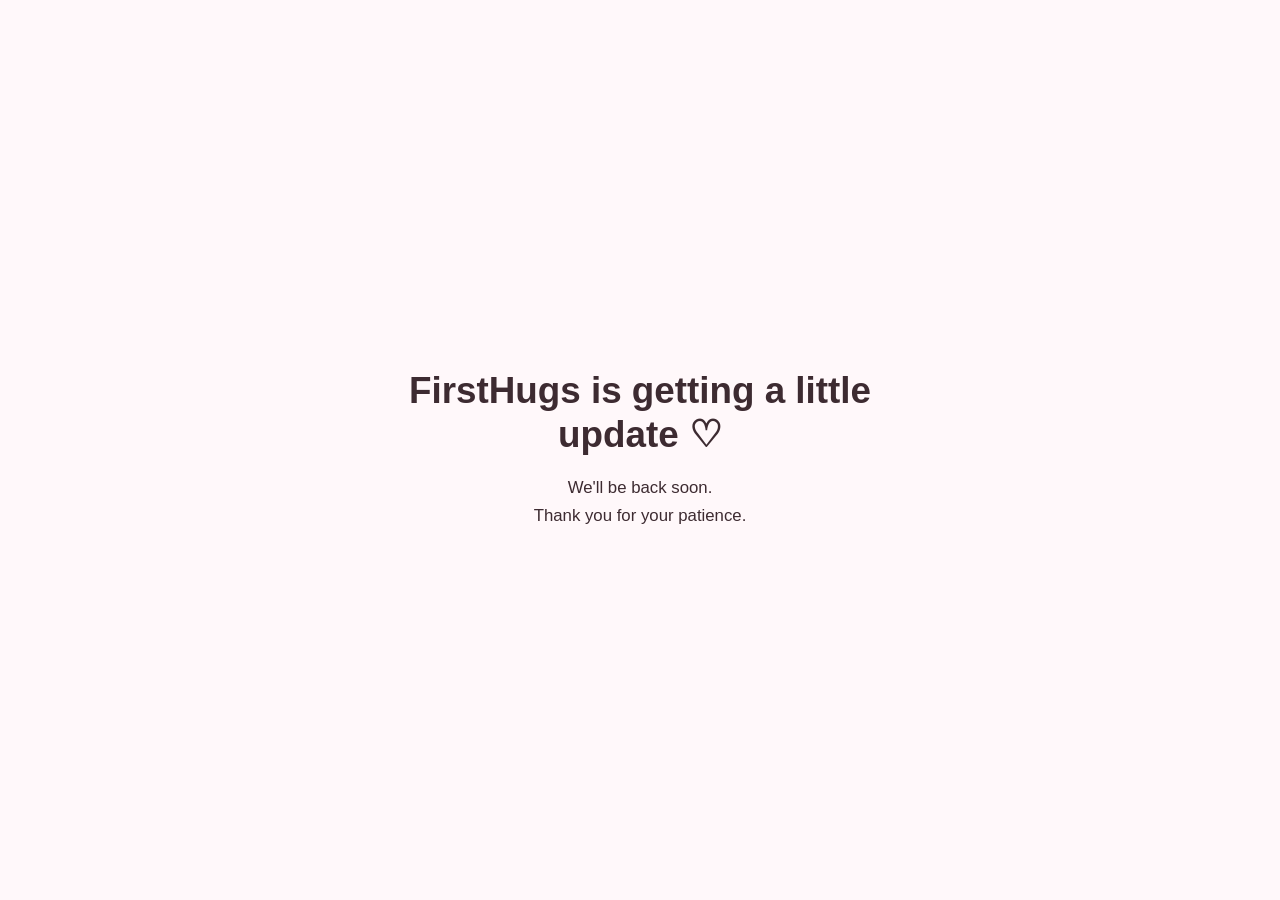
==== commit 74b3f2d6: "Update index.html" ====
--- a/index.html
+++ b/index.html
@@ -1,2650 +1,53 @@
 <!DOCTYPE html>
 <html lang="en">
-
 <head>
   <meta charset="UTF-8">
+  <meta name="viewport" content="width=device-width, initial-scale=1.0">
+  <title>FirstHugs | We'll Be Back Soon</title>
 
-  <meta
-    name="viewport"
-    content="width=device-width, initial-scale=1.0"
-  >
+  <style>
+    * {
+      box-sizing: border-box;
+    }
 
-  <title>FirstHugs | Baby Clothes Malaysia</title>
+    body {
+      margin: 0;
+      min-height: 100vh;
+      display: flex;
+      align-items: center;
+      justify-content: center;
+      padding: 24px;
+      background: #fff8fa;
+      color: #3d2b31;
+      font-family: Arial, Helvetica, sans-serif;
+      text-align: center;
+    }
 
-  <meta
-    name="description"
-    content="Shop FirstHugs baby clothes in Malaysia. Dresses, tops, pants, dungarees and preloved baby clothing with nationwide delivery."
-  >
+    .maintenance {
+      max-width: 520px;
+    }
 
-  <link rel="stylesheet" href="/firsthugs/style.css">
+    h1 {
+      margin: 0 0 16px;
+      font-size: 2.3rem;
+      line-height: 1.2;
+    }
 
-
-<style>
-/* ==============================
-   FIRSTHUGS CALCULATOR
-   Scoped styles only
-================================ */
-#calculator.fhc-section{
-  padding:72px 18px;
-  background:linear-gradient(180deg,#fff9fb 0%,#fff 100%);
-}
-#calculator .fhc-wrap{
-  width:min(980px,100%);
-  margin:0 auto;
-  padding:18px;
-  background:#fff;
-  border:1px solid #fad4e0;
-  border-radius:28px;
-  box-shadow:0 14px 36px rgba(171,74,112,.10);
-  color:#221818;
-  font-family:Inter,ui-sans-serif,system-ui,-apple-system,"Segoe UI",sans-serif;
-}
-#calculator *{box-sizing:border-box}
-#calculator .fhc-header{text-align:center;padding:6px 10px 18px}
-#calculator .fhc-header h2{
-  margin:0;
-  font-family:"Trebuchet MS","Comic Sans MS",cursive;
-  font-size:clamp(38px,7vw,64px);
-  font-weight:800;
-  letter-spacing:-.03em;
-  color:#40251f;
-}
-#calculator .fhc-decor{margin-top:8px;color:#ff8db1;font-size:28px;letter-spacing:10px}
-#calculator .fhc-card{
-  border:1.5px solid #f7c7d7;
-  border-radius:22px;
-  background:linear-gradient(180deg,#fff,#fff9fb);
-  padding:18px;
-  margin-top:16px;
-}
-#calculator .fhc-title{display:flex;align-items:center;gap:10px;font-size:clamp(21px,3vw,29px);font-weight:900;margin-bottom:16px}
-#calculator .fhc-icon{font-size:28px}
-#calculator .fhc-shops{display:grid;grid-template-columns:repeat(7,minmax(118px,1fr));gap:10px;overflow-x:auto;padding:4px 2px 8px}
-#calculator .fhc-shop{
-  min-width:118px;border:1.5px solid #f7c7d7;background:#fff;border-radius:16px;padding:12px 9px;cursor:pointer;
-  display:flex;flex-direction:column;align-items:center;justify-content:space-between;gap:10px;min-height:176px;position:relative;
-  color:#111;
-}
-#calculator .fhc-shop.fhc-active{border-color:#f45f91;background:linear-gradient(180deg,#fff2f7,#fff)}
-#calculator .fhc-shop.fhc-active:after{content:'✓';position:absolute;right:-4px;top:-8px;width:30px;height:30px;border-radius:50%;display:grid;place-items:center;background:#f45f91;color:#fff;font-weight:900;border:3px solid #fff}
-#calculator .fhc-logo-box{height:82px;width:100%;display:flex;align-items:center;justify-content:center}
-#calculator .fhc-logo-img{max-width:96px;max-height:72px;object-fit:contain;border-radius:10px}
-#calculator .fhc-flag{font-size:46px;line-height:1}
-#calculator .fhc-ri{font-family:Georgia,serif;color:#ae8a55;font-size:46px;letter-spacing:-6px;padding-right:6px}
-#calculator .fhc-zara{font-family:Didot,"Bodoni MT","Times New Roman",serif;font-size:44px;font-weight:900;letter-spacing:-6px;transform:scaleX(.92);color:#050505;line-height:1}
-#calculator .fhc-shop-name{font-size:14px;font-weight:900;text-align:center;line-height:1.2;color:#111}
-#calculator .fhc-price-wrap{display:grid;gap:12px}
-#calculator .fhc-label{font-size:15px;font-weight:900;color:#221818}
-#calculator #fhc-vinted-note{
-  font-size:14px;
-  color:#6f5a5e;
-  margin-top:-4px;
-  margin-bottom:2px;
-}
-#calculator .fhc-input-shell{display:flex;align-items:center;border:1.5px solid #f7c7d7;border-radius:14px;background:#fff;overflow:hidden}
-#calculator .fhc-currency{min-width:64px;text-align:center;color:#f45f91;font-size:24px;font-weight:900;border-right:1px solid #f7d8e2;padding:15px 10px}
-#calculator .fhc-input{width:100%;border:0;outline:0;font-size:20px;padding:17px;background:transparent;color:#221818}
-#calculator .fhc-estimate{margin-top:18px;border-top:1px dashed #f4b9ca;padding-top:18px}
-#calculator .fhc-result-grid{display:grid;grid-template-columns:1fr;gap:10px;max-width:720px;margin:0 auto}
-#calculator .fhc-result-box{background:linear-gradient(90deg,#fff8fb,#ffeaf1);border:1.5px solid #f59ab8;border-radius:14px;padding:18px 34px;display:flex;align-items:center;justify-content:space-between;gap:18px;min-height:92px}
-#calculator .fhc-result-label{font-weight:900;font-size:18px;color:#221818}
-#calculator .fhc-amount{font-size:clamp(34px,6vw,54px);font-weight:950;color:#ef477d;line-height:1}
-#calculator .fhc-deposit-box{border-color:#f2b4c7;background:linear-gradient(90deg,#fff,#fff2f6)}
-#calculator .fhc-order-grid{display:grid;grid-template-columns:1fr;gap:14px}
-#calculator .fhc-field{display:grid;gap:8px}
-#calculator .fhc-text-input{width:100%;border:1.5px solid #f7c7d7;border-radius:13px;padding:15px 16px;font-size:17px;background:#fff;color:#221818;outline:0}
-#calculator .fhc-actions{display:grid;grid-template-columns:1fr 1fr;gap:12px;margin-top:16px}
-#calculator .fhc-btn{border:0;border-radius:13px;padding:15px 14px;font-size:15px;font-weight:900;cursor:pointer;text-align:center}
-#calculator .fhc-telegram{background:linear-gradient(90deg,#ee3f76,#ff678f);color:white}
-#calculator .fhc-copy{background:#fff;border:1.5px solid #f49ab8;color:#222}
-#calculator .fhc-footer{margin-top:16px;text-align:center;padding:13px;border-radius:14px;background:linear-gradient(90deg,#fff,#ffeaf1,#fff);font-weight:800;font-size:14px;color:#5e4448}
-@media(max-width:720px){
-  #calculator.fhc-section{padding:44px 8px}
-  #calculator .fhc-wrap{padding:10px;border-radius:20px}
-  #calculator .fhc-card{padding:14px;border-radius:18px}
-  #calculator .fhc-shops{grid-template-columns:repeat(7,112px)}
-  #calculator .fhc-shop{min-width:112px;min-height:160px}
-  #calculator .fhc-result-grid,#calculator .fhc-actions{grid-template-columns:1fr}
-  #calculator .fhc-header h2{font-size:42px}
-  #calculator .fhc-result-box{padding:16px 18px}
-}
-</style>
-
-<style>
-/* FIRSTHUGS MOBILE PRODUCT GRID — 2 COLUMNS ONLY */
-@media (max-width: 760px) {
-  #products.section {
-    padding-left: 12px;
-    padding-right: 12px;
-  }
-
-  #products .products {
-    display: grid !important;
-    grid-template-columns: repeat(2, minmax(0, 1fr)) !important;
-    gap: 12px !important;
-    align-items: stretch;
-  }
-
-  #products .card {
-    min-width: 0;
-    padding: 8px;
-    border-radius: 15px;
-  }
-
-  #products .product-image,
-  #products .placeholder {
-    width: 100%;
-    height: auto !important;
-    aspect-ratio: 4 / 5;
-    object-fit: cover;
-    border-radius: 11px;
-  }
-
-  #products .product-info h3 {
-    margin-top: 10px;
-    font-size: 14px;
-    line-height: 1.25;
-    overflow-wrap: anywhere;
-  }
-
-  #products .price {
-    margin: 4px 0 8px;
-    font-size: 16px;
-  }
-
-  #products .availability-text,
-  #products .out-of-stock {
-    margin: 4px 0 8px;
-    font-size: 11px;
-    line-height: 1.3;
-  }
-
-  #products .size-label {
-    font-size: 11px;
-  }
-
-  #products .size-select {
-    margin-bottom: 8px;
-    padding: 9px 7px;
-    border-radius: 9px;
-    font-size: 12px;
-  }
-
-  #products .buy-button {
-    padding: 10px 6px;
-    font-size: 11px;
-    border-radius: 22px;
-  }
-}
-
-@media (max-width: 380px) {
-  #products.section {
-    padding-left: 8px;
-    padding-right: 8px;
-  }
-
-  #products .products {
-    gap: 8px !important;
-  }
-
-  #products .card {
-    padding: 7px;
-  }
-
-  #products .product-info h3 {
-    font-size: 13px;
-  }
-}
-</style>
-
-
-<style>
-/* FIRSTHUGS PRODUCT GALLERY — click image to enlarge */
-#fh-gallery{
-  position:fixed;
-  inset:0;
-  z-index:10050;
-  display:none;
-  align-items:center;
-  justify-content:center;
-  background:rgba(0,0,0,.88);
-  padding:18px;
-}
-#fh-gallery.open{display:flex}
-#fh-gallery .fh-gallery-inner{
-  width:min(960px,100%);
-  max-height:94vh;
-  display:flex;
-  flex-direction:column;
-  align-items:center;
-  gap:12px;
-  position:relative;
-}
-#fh-gallery .fh-gallery-main-wrap{
-  width:100%;
-  min-height:0;
-  display:flex;
-  align-items:center;
-  justify-content:center;
-  position:relative;
-  overflow:hidden;
-  touch-action:pan-y;
-}
-#fh-gallery-main{
-  max-width:100%;
-  max-height:76vh;
-  object-fit:contain;
-  border-radius:12px;
-  cursor:zoom-in;
-  transition:transform .2s ease;
-  transform-origin:center center;
-  will-change:transform;
-  user-select:none;
-  -webkit-user-drag:none;
-}
-#fh-gallery-main.zoomed{cursor:grab}
-#fh-gallery-main.zoomed.dragging{cursor:grabbing;transition:none}
-#fh-gallery .fh-gallery-main-wrap.zoom-active{touch-action:none}
-#fh-gallery-close{
-  position:absolute;
-  right:0;
-  top:-2px;
-  width:44px;
-  height:44px;
-  border:0;
-  border-radius:50%;
-  background:rgba(255,255,255,.94);
-  color:#222;
-  font-size:28px;
-  line-height:1;
-  cursor:pointer;
-  z-index:3;
-}
-.fh-gallery-nav{
-  position:absolute;
-  top:50%;
-  transform:translateY(-50%);
-  width:46px;
-  height:46px;
-  border:0;
-  border-radius:50%;
-  background:rgba(255,255,255,.9);
-  color:#222;
-  font-size:28px;
-  cursor:pointer;
-  z-index:2;
-}
-#fh-gallery-prev{left:8px}
-#fh-gallery-next{right:8px}
-#fh-gallery .fh-gallery-meta{
-  color:#fff;
-  text-align:center;
-  font-size:14px;
-}
-#fh-gallery-thumbs{
-  width:100%;
-  display:flex;
-  justify-content:center;
-  gap:8px;
-  overflow-x:auto;
-  padding:2px 4px 4px;
-}
-#fh-gallery-thumbs button{
-  flex:0 0 auto;
-  width:58px;
-  height:70px;
-  padding:0;
-  border:2px solid transparent;
-  border-radius:8px;
-  overflow:hidden;
-  background:#fff;
-  cursor:pointer;
-}
-#fh-gallery-thumbs button.active{border-color:#fff}
-#fh-gallery-thumbs img{width:100%;height:100%;object-fit:cover;display:block}
-#products .product-image{cursor:zoom-in}
-@media(max-width:760px){
-  #fh-gallery{padding:10px}
-  #fh-gallery-main{max-height:72vh;border-radius:8px}
-  .fh-gallery-nav{width:42px;height:42px;font-size:25px}
-  #fh-gallery-prev{left:2px}
-  #fh-gallery-next{right:2px}
-  #fh-gallery-close{right:2px;top:2px}
-  #fh-gallery-thumbs button{width:52px;height:64px}
-}
-</style>
-
+    p {
+      margin: 0;
+      font-size: 1.05rem;
+      line-height: 1.7;
+    }
+  </style>
 </head>
 
-
 <body>
-
-
-<!-- ==============================
-     HEADER
-================================ -->
-
-<header class="top">
-
-  <a class="brand" href="#home">
-
-    <img
-      src="/firsthugs/firsthugs-logo.jpeg"
-      alt="FirstHugs Baby Clothes Logo"
-    >
-
-  </a>
-
-
-  <nav>
-
-    <a href="#home">
-      Home
-    </a>
-
-    <a href="#products">
-      Products
-    </a>
-
-    <a href="#calculator">
-      Calculator
-    </a>
-
-    <a href="#about">
-      About
-    </a>
-
-    <a href="#shipping">
-      Shipping
-    </a>
-
-    <a href="#policies">
-      Policies
-    </a>
-
-    <a href="#contact">
-      Contact
-    </a>
-
-  </nav>
-
-</header>
-
-
-
-<main>
-
-
-<!-- ==============================
-     HOME
-================================ -->
-
-<section
-  class="hero"
-  id="home"
->
-
-  <div class="hero-text">
-
-    <p class="eyebrow">
-      BABY CLOTHING
+  <main class="maintenance">
+    <h1>FirstHugs is getting a little update ♡</h1>
+    <p>
+      We'll be back soon.<br>
+      Thank you for your patience.
     </p>
-
-
-    <h1>
-      Little outfits for your little love.
-    </h1>
-
-
-    <p>
-      Comfortable and adorable baby clothes,
-      thoughtfully selected by FirstHugs.
-    </p>
-
-
-    <a
-      class="main-button"
-      href="#products"
-    >
-      SHOP COLLECTION
-    </a>
-
-  </div>
-
-
-  <img
-    class="hero-logo"
-    src="/firsthugs/firsthugs-logo.jpeg"
-    alt="FirstHugs Baby Clothes"
-  >
-
-</section>
-
-
-
-<!-- ==============================
-     PRODUCTS
-================================ -->
-
-<section
-  id="products"
-  class="section"
->
-
-  <p class="eyebrow">
-    OUR COLLECTION
-  </p>
-
-
-  <h2>
-    FirstHugs Favourites
-  </h2>
-
-
-  <div class="search-area">
-
-    <input
-      type="search"
-      id="product-search"
-      placeholder="Search products..."
-      aria-label="Search FirstHugs products"
-    >
-
-  </div>
-
-
-  <!--
-    ALL PRODUCT CARDS FROM products.js
-    WILL APPEAR HERE AUTOMATICALLY
-  -->
-
-  <div
-    id="product-list"
-    class="products"
-  ></div>
-
-
-  <p
-    id="no-products"
-    class="note"
-    style="display: none;"
-  >
-    No products found.
-  </p>
-
-
-  <p class="note">
-    Select your preferred size before placing an order.
-  </p>
-
-
-  <!-- ============================
-       CRAWLER-FRIENDLY CATALOGUE
-  ============================= -->
-
-  <details class="catalogue-summary">
-
-    <summary>
-      View Product Catalogue
-    </summary>
-
-
-    <div class="catalogue-content">
-
-      <h3>
-        Current FirstHugs Collection
-      </h3>
-
-
-      <p>
-        <strong>Cream Embroidered Mesh Dress</strong><br>
-        RM150 · Available Size: 9-12M
-      </p>
-
-
-      <p>
-        <strong>Neutral Embroidered Top and Pants</strong><br>
-        RM125 · Available Size: 1.5-2Y
-      </p>
-
-
-      <p>
-        <strong>Mint Green Top and Pants</strong><br>
-        RM135 · Available Size: 1.5-2Y
-      </p>
-
-
-      <p>
-        <strong>Neutral Stripe Top and Pants</strong><br>
-        RM112 · Available Size: 1.5-2Y
-      </p>
-
-
-      <p>
-        <strong>(PRELOVED) Navy Blue Cardigan</strong><br>
-        RM28 · Available Size: 9-12M
-      </p>
-
-
-      <p>
-        <strong>(PRELOVED) Denim Embroidered Dungaree</strong><br>
-        RM59 · Available Size: 6-9M
-      </p>
-
-
-      <p>
-        <strong>(PRELOVED) Dusty Blue Tafetta Dress</strong><br>
-        RM78 · Available Size: 12-18M
-      </p>
-
-
-      <p>
-        <strong>(PRELOVED) Green Ditsy Floral Cotton Dress</strong><br>
-        RM45 · Available Size: 12-18M
-      </p>
-
-
-      <p>
-        <strong>(PRELOVED) Ochre Yellow/Orange Floral Dress</strong><br>
-        RM78 · Available Size: 9-12M
-      </p>
-
-
-      <p>
-        <strong>(PRELOVED) Pink Rainbow Party Dress</strong><br>
-        RM65 · Available Size: 6-9M
-      </p>
-
-
-      <p>
-        <strong>Berry Red Embroidered Mesh Party Dress</strong><br>
-        RM78 · Available Size: 9-12M
-      </p>
-
-
-      <p>
-        <strong>Lilac Purple Printed 3D Flower Party Dress</strong><br>
-        RM59 · Available Size: 9-12M
-      </p>
-
-
-      <p>
-        <strong>(PRELOVED) Green Embroidered Mesh Party Dress</strong><br>
-        RM48 · Available Size: 9-12M
-      </p>
-
-
-      <p>
-        <strong>(PRELOVED) White Ruffle Collar Mesh Dress</strong><br>
-        RM65 · Available Size: 12-18M
-      </p>
-
-
-      <p>
-        <strong>Pink Broderie Pinafore and Top</strong><br>
-        RM78 · Available Size: 1.5-2Y
-      </p>
-
-
-      <p>
-        <strong>Pink/Peach Embroidered Mesh Party Dress</strong><br>
-        RM60 · Available Size: 6-9M
-      </p>
-
-
-      <p>
-        <strong>(PRELOVED) Floral Orange Top and Pants</strong><br>
-        RM55 · Available Size: 9-12M
-      </p>
-
-
-      <p>
-        <strong>(PRELOVED) White Tulip Top and Pants</strong><br>
-        RM65 · Available Size: 9-12M
-      </p>
-
-
-      <p>
-        <strong>(PRELOVED) Pink Pinafore Dress</strong><br>
-        RM48 · Available Size: 12-18M
-      </p>
-
-
-      <p>
-        <strong>(PRELOVED) Black Long Sleeve Knitted Dress</strong><br>
-        RM60 · Available Size: 12-18M
-      </p>
-
-
-      <p>
-        <strong>(PRELOVED) Black Stripe Top and Pants</strong><br>
-        RM65 · Available Size: 2-3Y
-      </p>
-
-
-      <p>
-        <strong>(PRELOVED) White Long Sleeve Knitted Dress</strong><br>
-        RM60 · Available Size: 12-18M
-      </p>
-
-
-      <p>
-        <strong>(PRELOVED) Blue Floral Top and Pants</strong><br>
-        RM65 · Available Size: 2-3Y
-      </p>
-
-
-      <p>
-        <strong>(PRELOVED) Multi Bright Strawberry/Apple Top and Pants</strong><br>
-        RM65 · Available Size: 3-6M
-      </p>
-
-
-      <p>
-        <strong>(PRELOVED) Tan Brown Corduroy Bear Print Dungarees Set</strong><br>
-        RM72 · Available Size: 6-9M
-      </p>
-
-
-      <p>
-        <strong>(PRELOVED) Mint Green Top and Tutu Skirt Set</strong><br>
-        RM59 · Available Size: 3-4Y
-      </p>
-
-
-      <p>
-        <strong>(PRELOVED) Pink and Green Stripe Top and Pants Set</strong><br>
-        RM62 · Available Size: 12-18M
-      </p>
-
-    </div>
-
-  </details>
-
-</section>
-
-
-
-
-<!-- ==============================
-     FIRSTHUGS CALCULATOR
-================================ -->
-<section id="calculator" class="fhc-section">
-  <div class="fhc-wrap">
-    <div class="fhc-header">
-      <h2>FirstHugs Calculator</h2>
-      <div class="fhc-decor">♡ ─ 🎀 ─ ♡</div>
-    </div>
-
-    <div class="fhc-card">
-      <div class="fhc-title"><span class="fhc-icon">👜</span><span>1. CHOOSE WEBSITE</span></div>
-      <div class="fhc-shops" id="fhc-shops">
-        <button type="button" class="fhc-shop fhc-active" data-shop="VINTED WEBSITE" data-currency="GBP" data-symbol="£" data-formula="vinted" data-deposit="vinted">
-          <div class="fhc-logo-box"><img class="fhc-logo-img" src="[data-uri]" alt="Vinted"></div>
-          <div class="fhc-shop-name">VINTED<br>WEBSITE</div>
-        </button>
-        <button type="button" class="fhc-shop" data-shop="NEXT UK" data-currency="GBP" data-symbol="£" data-formula="uk" data-deposit="50">
-          <div class="fhc-logo-box"><div class="fhc-flag">🇬🇧</div></div><div class="fhc-shop-name">NEXT UK</div>
-        </button>
-        <button type="button" class="fhc-shop" data-shop="RIVER ISLAND" data-currency="GBP" data-symbol="£" data-formula="uk" data-deposit="50">
-          <div class="fhc-logo-box"><div class="fhc-ri">RI</div></div><div class="fhc-shop-name">RIVER ISLAND</div>
-        </button>
-        <button type="button" class="fhc-shop" data-shop="MONSOON" data-currency="GBP" data-symbol="£" data-formula="uk" data-deposit="50">
-          <div class="fhc-logo-box"><img class="fhc-logo-img" src="[data-uri]" alt="Monsoon"></div><div class="fhc-shop-name">MONSOON</div>
-        </button>
-        <button type="button" class="fhc-shop" data-shop="ZARA UK WEBSITE" data-currency="GBP" data-symbol="£" data-formula="zara" data-deposit="50">
-          <div class="fhc-logo-box"><div class="fhc-zara">ZARA</div></div><div class="fhc-shop-name">ZARA UK<br>WEBSITE</div>
-        </button>
-        <button type="button" class="fhc-shop" data-shop="NEXT HK" data-currency="HKD" data-symbol="HK$" data-formula="hk" data-deposit="60">
-          <div class="fhc-logo-box"><div class="fhc-flag">🇭🇰</div></div><div class="fhc-shop-name">NEXT HK</div>
-        </button>
-        <button type="button" class="fhc-shop" data-shop="NEXT SG" data-currency="SGD" data-symbol="S$" data-formula="sg" data-deposit="60">
-          <div class="fhc-logo-box"><div class="fhc-flag">🇸🇬</div></div><div class="fhc-shop-name">NEXT SG</div>
-        </button>
-      </div>
-    </div>
-
-    <div class="fhc-card">
-      <div class="fhc-title"><span class="fhc-icon">✏️</span><span>2. ENTER PRICE</span></div>
-      <div class="fhc-price-wrap">
-        <label class="fhc-label" id="fhc-price-label" for="fhc-price-input">ITEM PRICE (GBP)</label>
-        <div id="fhc-vinted-note">Enter the price including Buyer Protection Fee in GBP</div>
-        <div class="fhc-input-shell"><span class="fhc-currency" id="fhc-currency-symbol">£</span><input class="fhc-input" id="fhc-price-input" type="number" inputmode="decimal" min="0" step="0.01" placeholder="Enter price in GBP"></div>
-      </div>
-
-      <div class="fhc-estimate">
-        <div class="fhc-title" style="margin-bottom:12px"><span class="fhc-icon">🧮</span><span>3. ESTIMATED PRICE</span></div>
-        <div class="fhc-result-grid">
-          <div class="fhc-result-box">
-            <div class="fhc-result-label">ESTIMATED PRICE (RM)</div>
-            <div class="fhc-amount" id="fhc-result">0.00</div>
-          </div>
-          <div class="fhc-result-box fhc-deposit-box">
-            <div class="fhc-result-label">DEPOSIT PRICE (RM)</div>
-            <div class="fhc-amount" id="fhc-deposit">0.00</div>
-          </div>
-        </div>
-      </div>
-    </div>
-
-    <div class="fhc-card">
-      <div class="fhc-title"><span class="fhc-icon">🛒</span><span>4. READY TO PURCHASE?</span></div>
-      <div class="fhc-order-grid">
-        <div class="fhc-field">
-          <label class="fhc-label" for="fhc-product-link">PRODUCT LINK / PRODUCT CODE</label>
-          <input class="fhc-text-input" id="fhc-product-link" type="text" placeholder="Paste link or code here...">
-        </div>
-        <div class="fhc-field">
-          <label class="fhc-label" for="fhc-product-size">SIZE</label>
-          <input class="fhc-text-input" id="fhc-product-size" type="text" placeholder="Enter size here...">
-        </div>
-      </div>
-      <div class="fhc-actions">
-        <button type="button" class="fhc-btn fhc-telegram" id="fhc-telegram-btn">SEND TO TELEGRAM</button>
-        <button type="button" class="fhc-btn fhc-copy" id="fhc-copy-btn">COPY DETAILS</button>
-      </div>
-    </div>
-
-    <div class="fhc-footer">♡ Thank you for shopping with FirstHugs! We appreciate your support. 💕</div>
-  </div>
-</section>
-
-
-<!-- ==============================
-     ABOUT
-================================ -->
-
-<section
-  id="about"
-  class="section soft"
->
-
-  <div class="section-inner">
-
-    <p class="eyebrow">
-      ABOUT US
-    </p>
-
-
-    <h2>
-      Welcome to FirstHugs
-    </h2>
-
-
-    <p>
-      FirstHugs offers cute and comfortable clothing
-      for babies and little ones.
-    </p>
-
-
-    <p>
-      We believe every little moment deserves
-      something soft, lovely and made for tiny adventures.
-    </p>
-
-  </div>
-
-</section>
-
-
-
-<!-- ==============================
-     SHIPPING & RETURNS
-================================ -->
-
-<section
-  id="shipping"
-  class="section"
->
-
-  <p class="eyebrow">
-    SHOPPING INFO
-  </p>
-
-
-  <h2>
-    Shipping & Returns
-  </h2>
-
-
-  <div class="info-grid">
-
-
-    <!-- SHIPPING -->
-
-    <div class="info-card">
-
-      <h3>
-        Malaysia Shipping
-      </h3>
-
-
-      <p>
-        <strong>
-          West Malaysia:
-        </strong>
-
-        RM7
-      </p>
-
-
-      <p>
-        <strong>
-          East Malaysia:
-        </strong>
-
-        RM18
-      </p>
-
-
-      <p>
-        Orders are processed within
-        <strong>
-          1–2 business days
-        </strong>.
-      </p>
-
-
-      <p>
-        Estimated delivery:
-        <strong>
-          2–5 business days after dispatch
-        </strong>.
-      </p>
-
-    </div>
-
-
-    <!-- RETURNS -->
-
-    <div class="info-card">
-
-      <h3>
-        Returns & Refunds
-      </h3>
-
-
-      <ul class="return-list">
-
-        <li>
-
-          Returns must be requested within
-
-          <strong>
-            7 days of receiving your order
-          </strong>.
-
-        </li>
-
-
-        <li>
-
-          For defective or incorrect items,
-          please contact us with your
-
-          <strong>
-            order details and photos of the item
-          </strong>.
-
-        </li>
-
-
-        <li>
-
-          Items must be
-
-          <strong>
-            unused, unwashed, unworn,
-            and with original tags attached
-          </strong>.
-
-        </li>
-
-
-        <li>
-
-          Return shipping costs are covered by
-
-          <strong>
-            FirstHugs for defective or incorrect items
-          </strong>.
-
-          For other approved returns,
-          return shipping is borne by the customer.
-
-        </li>
-
-
-        <li>
-
-          Refunds will be processed within
-
-          <strong>
-            5–7 business days
-          </strong>
-
-          after the returned item has been received
-          and inspected.
-
-        </li>
-
-      </ul>
-
-    </div>
-
-
-  </div>
-
-</section>
-
-
-
-<!-- ==============================
-     PRIVACY & TERMS
-================================ -->
-
-<section
-  id="policies"
-  class="section soft"
->
-
-  <div class="section-inner">
-
-    <p class="eyebrow">
-      STORE POLICIES
-    </p>
-
-
-    <h2>
-      Privacy & Terms
-    </h2>
-
-
-    <div class="policy-grid">
-
-
-      <!-- PRIVACY -->
-
-      <div class="policy-card">
-
-        <h3>
-          Privacy Policy
-        </h3>
-
-
-        <p>
-          FirstHugs respects your privacy and is committed
-          to protecting the personal information you provide
-          when contacting us or placing an order.
-        </p>
-
-
-        <p>
-          We may collect information such as your name,
-          contact details, delivery address, order details
-          and communications with FirstHugs.
-        </p>
-
-
-        <p>
-          Your information may be used to process orders,
-          arrange delivery, respond to enquiries and provide
-          customer support.
-        </p>
-
-
-        <p>
-          FirstHugs does not sell or rent your personal
-          information.
-        </p>
-
-
-        <p>
-          Information may only be shared when reasonably
-          necessary to process your order, including with
-          delivery or payment service providers.
-        </p>
-
-      </div>
-
-
-      <!-- TERMS -->
-
-      <div class="policy-card">
-
-        <h3>
-          Terms & Conditions
-        </h3>
-
-
-        <p>
-          By using the FirstHugs website and placing an order,
-          you agree to these terms and conditions.
-        </p>
-
-
-        <p>
-          All products and sizes are subject to availability.
-        </p>
-
-
-        <p>
-          All prices displayed are in Malaysian Ringgit (RM)
-          unless stated otherwise.
-        </p>
-
-
-        <p>
-          Customers are responsible for providing accurate
-          order, contact and delivery information.
-        </p>
-
-
-        <p>
-          Customers should confirm product availability,
-          selected size, delivery charges and final order total
-          before making payment.
-        </p>
-
-
-        <p>
-          FirstHugs reserves the right to cancel an order
-          if an item is unavailable or incorrect pricing
-          or order information is identified.
-        </p>
-
-      </div>
-
-
-    </div>
-
-  </div>
-
-</section>
-
-
-
-<!-- ==============================
-     CUSTOMER SUPPORT
-================================ -->
-
-<section
-  id="contact"
-  class="section contact"
->
-
-  <p class="eyebrow">
-    CUSTOMER SUPPORT
-  </p>
-
-
-  <h2>
-    Need Help?
-  </h2>
-
-
-  <p>
-    For orders, product enquiries or customer support,
-    please contact FirstHugs.
-  </p>
-
-
-  <div class="support-info">
-
-
-    <div class="support-item">
-
-      <strong>
-        Email
-      </strong>
-
-      <a href="mailto:firsthugscollection@gmail.com">
-        firsthugscollection@gmail.com
-      </a>
-
-    </div>
-
-
-    <div class="support-item">
-
-      <strong>
-        Telegram
-      </strong>
-
-      <a
-        href="https://t.me/firsthugsAin"
-        target="_blank"
-        rel="noopener noreferrer"
-      >
-        @firsthugsAin
-      </a>
-
-    </div>
-
-
-  </div>
-
-
-  <a
-    class="telegram-button"
-    href="https://t.me/firsthugsAin"
-    target="_blank"
-    rel="noopener noreferrer"
-  >
-    CONTACT VIA TELEGRAM
-  </a>
-
-
-  <p class="small">
-
-    For order enquiries, please include
-    the product name and preferred size.
-
-  </p>
-
-</section>
-
-
-</main>
-
-
-
-<!-- ==============================
-     FOOTER
-================================ -->
-
-<footer>
-
-
-  <strong class="footer-brand">
-    FirstHugs
-  </strong>
-
-
-  <p class="footer-subtitle">
-    Baby Clothes
-  </p>
-
-
-  <p class="ssm-number">
-    SSM Registration No : 202403302320-V
-  </p>
-
-
-  <div class="footer-links">
-
-    <a href="#policies">
-      Privacy Policy
-    </a>
-
-    <span>|</span>
-
-    <a href="#policies">
-      Terms & Conditions
-    </a>
-
-    <span>|</span>
-
-    <a href="#shipping">
-      Shipping & Returns
-    </a>
-
-  </div>
-
-
-  <small>
-    © 2026 FirstHugs. All rights reserved.
-  </small>
-
-
-</footer>
-
-
-
-
-<script>
-/* ==============================
-   FIRSTHUGS CALCULATOR LOGIC
-================================ */
-(function(){
-  const state={shop:'VINTED WEBSITE',currency:'GBP',symbol:'£',formula:'vinted',deposit:'vinted'};
-  const priceInput=document.getElementById('fhc-price-input');
-  const resultEl=document.getElementById('fhc-result');
-  const depositEl=document.getElementById('fhc-deposit');
-  const currencySymbol=document.getElementById('fhc-currency-symbol');
-  const priceLabel=document.getElementById('fhc-price-label');
-  const vintedNote=document.getElementById('fhc-vinted-note');
-
-  function estimate(v){
-    if(!Number.isFinite(v)||v<0) return 0;
-    switch(state.formula){
-      case 'vinted': return ((v+2.99)*6.12)+25;
-      case 'uk': return (v*6)+25;
-      case 'zara': return ((v+2.95)*6)+25;
-      case 'hk': return (v*0.52)+26;
-      case 'sg': return (v*3.2)+10;
-      default:return 0;
-    }
-  }
-
-  function depositFor(est){
-    if(est<=0) return 0;
-    if(state.deposit==='vinted'){
-      if(est<=80) return Math.max(0,est-25);
-      if(est<=149) return Math.max(0,est-50);
-      return 100;
-    }
-    return est*(Number(state.deposit)/100);
-  }
-
-  function update(){
-    const raw=priceInput.value.trim();
-    if(!raw){resultEl.textContent='0.00';depositEl.textContent='0.00';return;}
-    const v=Number(raw);
-    if(!Number.isFinite(v)||v<0){resultEl.textContent='0.00';depositEl.textContent='0.00';return;}
-    const est=Math.ceil(estimate(v));
-    const dep=Math.ceil(depositFor(est));
-    resultEl.textContent=est.toLocaleString('en-MY');
-    depositEl.textContent=dep.toLocaleString('en-MY');
-  }
-
-  priceInput.addEventListener('input',update);
-
-  document.querySelectorAll('#calculator .fhc-shop').forEach(btn=>btn.addEventListener('click',()=>{
-    document.querySelectorAll('#calculator .fhc-shop').forEach(x=>x.classList.remove('fhc-active'));
-    btn.classList.add('fhc-active');
-    state.shop=btn.dataset.shop;
-    state.currency=btn.dataset.currency;
-    state.symbol=btn.dataset.symbol;
-    state.formula=btn.dataset.formula;
-    state.deposit=btn.dataset.deposit;
-    currencySymbol.textContent=state.symbol;
-    priceLabel.textContent=`ITEM PRICE (${state.currency})`;
-    priceInput.placeholder=`Enter price in ${state.currency}`;
-    if(state.formula === 'vinted'){
-      vintedNote.style.display='block';
-    }else{
-      vintedNote.style.display='none';
-    }
-    priceInput.value='';
-    update();
-  }));
-
-  function orderDetails(){
-    const link=document.getElementById('fhc-product-link').value.trim();
-    const size=document.getElementById('fhc-product-size').value.trim();
-    const price=priceInput.value.trim();
-    return [
-      'Hi FirstHugs, I would like to purchase:',
-      '',
-      `Website: ${state.shop}`,
-      `Product Link / Product Code: ${link||'-'}`,
-      `Size: ${size||'-'}`,
-      `Price: ${price?price+' '+state.currency:'-'}`,
-      `Estimated MYR: RM${resultEl.textContent}`,
-      `Deposit MYR: RM${depositEl.textContent}`
-    ].join('\n');
-  }
-
-  document.getElementById('fhc-copy-btn').addEventListener('click',async()=>{
-    const btn=document.getElementById('fhc-copy-btn');
-    const text=orderDetails();
-    try{
-      await navigator.clipboard.writeText(text);
-      const old=btn.textContent;
-      btn.textContent='COPIED!';
-      setTimeout(()=>btn.textContent=old,1300);
-    }catch{
-      alert(text);
-    }
-  });
-
-  document.getElementById('fhc-telegram-btn').addEventListener('click',()=>{
-    const link=document.getElementById('fhc-product-link').value.trim();
-    if(!link){alert('Please enter the product link / product code first.');return;}
-    window.open(`https://t.me/firsthugsAin?text=${encodeURIComponent(orderDetails())}`,'_blank');
-  });
-})();
-</script>
-
-
-<!-- ==============================
-     LOAD products.js
-================================ -->
-
-<script src="/firsthugs/products.js"></script>
-
-<script>
-/* Extra gallery photo for Lilac Purple Printed 3D Flower Party Dress */
-(function () {
-  const lilacProduct =
-    (typeof products !== "undefined" && Array.isArray(products))
-      ? products.find(
-          p => p.name === "Lilac Purple Printed 3D Flower Party Dress"
-        )
-      : null;
-
-  if (lilacProduct) {
-    lilacProduct.images = [
-      lilacProduct.image,
-      "test/lilac-purple-printed-3d-flower-party-dress-2.jpg"
-    ];
-  }
-})();
-</script>
-
-<script>
-
-
-/* ==============================
-   DISPLAY PRODUCTS
-================================ */
-
-function displayProducts(productArray) {
-
-
-  const productList =
-    document.getElementById(
-      "product-list"
-    );
-
-
-  productList.innerHTML = "";
-
-
-
-  productArray.forEach(
-    function(product) {
-
-
-      const productIndex =
-        products.indexOf(product);
-
-
-
-      /* IMAGE */
-
-      let imageHTML = "";
-
-
-      const productImages = Array.isArray(product.images) && product.images.length
-        ? product.images
-        : (product.image ? [product.image] : []);
-
-      if (productImages.length) {
-
-        imageHTML = `
-
-          <img
-            class="product-image"
-            src="/firsthugs/${encodeURI(productImages[0])}"
-            alt="${product.name}"
-            loading="lazy"
-            role="button"
-            tabindex="0"
-            aria-label="View photos of ${product.name}"
-            onclick="openProductGallery(${productIndex})"
-            onkeydown="if(event.key==='Enter'||event.key===' '){event.preventDefault();openProductGallery(${productIndex});}"
-          >
-
-        `;
-
-      } else {
-
-        imageHTML = `
-
-          <div class="placeholder">
-            Product photo coming soon
-          </div>
-
-        `;
-
-      }
-
-
-
-      /* AVAILABLE SIZES */
-
-      const availableSizes =
-        product.sizes.filter(
-          function(item) {
-
-            return item.available === true;
-
-          }
-        );
-
-
-
-      const hasStock =
-        availableSizes.length > 0;
-
-
-
-      let sizeOptions = `
-
-        <option value="">
-          Select Size
-        </option>
-
-      `;
-
-
-
-      availableSizes.forEach(
-        function(item) {
-
-          sizeOptions += `
-
-            <option value="${item.size}">
-              ${item.size}
-            </option>
-
-          `;
-
-        }
-      );
-
-
-
-      /* AVAILABLE SIZE TEXT */
-
-      let availableSizeText = "";
-
-
-      if (hasStock) {
-
-        availableSizeText =
-          availableSizes
-            .map(
-              function(item) {
-
-                return item.size;
-
-              }
-            )
-            .join(", ");
-
-      }
-
-
-
-      /* SIZE BOX */
-
-      let sizeHTML = "";
-
-
-      if (hasStock) {
-
-        sizeHTML = `
-
-          <p class="availability-text">
-
-            <strong>
-              Available:
-            </strong>
-
-            ${availableSizeText}
-
-          </p>
-
-
-          <label
-            class="size-label"
-            for="size-${productIndex}"
-          >
-            Choose Size
-          </label>
-
-
-          <select
-            id="size-${productIndex}"
-            class="size-select"
-            onchange="updateProductPrice(${productIndex})"
-          >
-
-            ${sizeOptions}
-
-          </select>
-
-        `;
-
-      } else {
-
-        sizeHTML = `
-
-          <p class="out-of-stock">
-            Currently unavailable
-          </p>
-
-        `;
-
-      }
-
-
-
-      /* BUTTON */
-
-      let buttonHTML = "";
-
-
-      if (hasStock) {
-
-        buttonHTML = `
-
-          <button
-            class="buy-button"
-            type="button"
-            onclick="addToCart(${productIndex})"
-          >
-            ADD TO CART
-          </button>
-
-        `;
-
-      } else {
-
-        buttonHTML = `
-
-          <button
-            class="buy-button sold-out-button"
-            type="button"
-            disabled
-          >
-            SOLD OUT
-          </button>
-
-        `;
-
-      }
-
-
-
-      /* PRODUCT */
-
-      const productCard = `
-
-        <article
-          class="card product-card"
-          data-product-name="${product.name.toLowerCase()}"
-        >
-
-          ${imageHTML}
-
-
-          <div class="product-info">
-
-
-            <h3>
-              ${product.name}
-            </h3>
-
-
-            <p
-              class="price"
-              id="price-${productIndex}"
-            >
-              RM${product.priceDisplay ?? product.price}
-            </p>
-
-
-            ${sizeHTML}
-
-
-            ${buttonHTML}
-
-
-          </div>
-
-        </article>
-
-      `;
-
-
-
-      productList.insertAdjacentHTML(
-        "beforeend",
-        productCard
-      );
-
-
-    }
-  );
-
-
-}
-
-
-
-/* ==============================
-   UPDATE PRICE BY SELECTED SIZE
-================================ */
-
-function updateProductPrice(productIndex) {
-  const product = products[productIndex];
-
-  const sizeSelect =
-    document.getElementById(`size-${productIndex}`);
-
-  const priceElement =
-    document.getElementById(`price-${productIndex}`);
-
-  if (!product || !sizeSelect || !priceElement) {
-    return;
-  }
-
-  const selectedSize =
-    product.sizes.find(function(item) {
-      return item.size === sizeSelect.value;
-    });
-
-  const price =
-    selectedSize?.price ?? product.price;
-
-  priceElement.textContent = `RM${price}`;
-}
-
-
-/* ==============================
-   SEARCH PRODUCTS
-================================ */
-
-function searchProducts() {
-
-
-  const searchText =
-    document
-      .getElementById(
-        "product-search"
-      )
-      .value
-      .trim()
-      .toLowerCase();
-
-
-
-  const filteredProducts =
-    products.filter(
-      function(product) {
-
-
-        return product.name
-          .toLowerCase()
-          .includes(searchText);
-
-
-      }
-    );
-
-
-
-  displayProducts(
-    filteredProducts
-  );
-
-
-
-  const noProducts =
-    document.getElementById(
-      "no-products"
-    );
-
-
-  if (
-    filteredProducts.length === 0
-  ) {
-
-    noProducts.style.display =
-      "block";
-
-  } else {
-
-    noProducts.style.display =
-      "none";
-
-  }
-
-
-}
-
-
-
-/* ==============================
-   BUY NOW
-================================ */
-
-function orderProduct(
-  productIndex
-) {
-
-
-  const product =
-    products[productIndex];
-
-
-
-  if (!product) {
-
-    alert(
-      "Product not found."
-    );
-
-    return;
-
-  }
-
-
-
-  const sizeBox =
-    document.getElementById(
-      "size-" + productIndex
-    );
-
-
-
-  if (!sizeBox) {
-
-    alert(
-      "This product is currently unavailable."
-    );
-
-    return;
-
-  }
-
-
-
-  const selectedSize =
-    sizeBox.value;
-
-
-
-  if (!selectedSize) {
-
-    alert(
-      "Please select a size first."
-    );
-
-    return;
-
-  }
-
-
-
-  const message =
-
-    "Hi FirstHugs! 🧸\n\n" +
-
-    "Saya nak order:\n\n" +
-
-    "Item: " +
-    product.name +
-    "\n" +
-
-    "Price: RM" +
-    product.price +
-    "\n" +
-
-    "Size: " +
-    selectedSize +
-    "\n\n" +
-
-    "Boleh check availability?";
-
-
-
-  const telegramLink =
-
-    "https://t.me/firsthugsAin?text=" +
-
-    encodeURIComponent(message);
-
-
-
-  window.open(
-    telegramLink,
-    "_blank"
-  );
-
-
-}
-
-
-
-/* ==============================
-   SEARCH LISTENER
-================================ */
-
-document
-  .getElementById(
-    "product-search"
-  )
-  .addEventListener(
-    "input",
-    searchProducts
-  );
-
-
-
-/* ==============================
-   LOAD ALL PRODUCTS
-================================ */
-
-
-
-/* ==============================
-   PRODUCT IMAGE GALLERY
-   Supports product.images = ["photo1.jpg", "photo2.jpg", ...]
-   Falls back to product.image when only one photo exists.
-================================ */
-let fhGalleryImages = [];
-let fhGalleryIndex = 0;
-let fhGalleryProductName = "";
-let fhGalleryTouchStartX = null;
-
-function getProductImages(product) {
-  if (Array.isArray(product.images) && product.images.length) return product.images;
-  return product.image ? [product.image] : [];
-}
-
-function openProductGallery(productIndex) {
-  const product = products[productIndex];
-  if (!product) return;
-  const images = getProductImages(product);
-  if (!images.length) return;
-  fhGalleryImages = images;
-  fhGalleryIndex = 0;
-  fhGalleryProductName = product.name;
-  const gallery = document.getElementById("fh-gallery");
-  gallery.classList.add("open");
-  gallery.setAttribute("aria-hidden", "false");
-  document.body.style.overflow = "hidden";
-  renderProductGallery();
-}
-
-function closeProductGallery() {
-  const gallery = document.getElementById("fh-gallery");
-  gallery.classList.remove("open");
-  gallery.setAttribute("aria-hidden", "true");
-  document.body.style.overflow = "";
-  const main = document.getElementById("fh-gallery-main");
-  main.classList.remove("zoomed");
-}
-
-function renderProductGallery() {
-  const main = document.getElementById("fh-gallery-main");
-  const counter = document.getElementById("fh-gallery-counter");
-  const thumbs = document.getElementById("fh-gallery-thumbs");
-  const prev = document.getElementById("fh-gallery-prev");
-  const next = document.getElementById("fh-gallery-next");
-  if (!main || !fhGalleryImages.length) return;
-
-  main.classList.remove("zoomed");
-  main.src = "/firsthugs/" + encodeURI(fhGalleryImages[fhGalleryIndex]);
-  main.alt = fhGalleryProductName + " photo " + (fhGalleryIndex + 1);
-  counter.textContent = `${fhGalleryIndex + 1} / ${fhGalleryImages.length}`;
-  prev.hidden = fhGalleryImages.length < 2;
-  next.hidden = fhGalleryImages.length < 2;
-
-  thumbs.innerHTML = fhGalleryImages.map((img, i) => `
-    <button type="button" class="${i === fhGalleryIndex ? 'active' : ''}" data-gallery-index="${i}" aria-label="View photo ${i + 1}">
-      <img src="/firsthugs/${encodeURI(img)}" alt="">
-    </button>
-  `).join("");
-  thumbs.querySelectorAll("button").forEach(btn => {
-    btn.addEventListener("click", () => {
-      fhGalleryIndex = Number(btn.dataset.galleryIndex);
-      renderProductGallery();
-    });
-  });
-}
-
-function changeProductGallery(step) {
-  if (fhGalleryImages.length < 2) return;
-  fhGalleryIndex = (fhGalleryIndex + step + fhGalleryImages.length) % fhGalleryImages.length;
-  renderProductGallery();
-}
-
-function initProductGallery() {
-  const gallery = document.getElementById("fh-gallery");
-  const mainWrap = document.querySelector("#fh-gallery .fh-gallery-main-wrap");
-  const main = document.getElementById("fh-gallery-main");
-  let scale = 1, panX = 0, panY = 0;
-  let dragging = false, moved = false, startX = 0, startY = 0, startPanX = 0, startPanY = 0;
-
-  function applyTransform(animate = true) {
-    main.style.transition = animate ? "transform .2s ease" : "none";
-    main.style.transform = `translate(${panX}px, ${panY}px) scale(${scale})`;
-    main.classList.toggle("zoomed", scale > 1);
-    mainWrap.classList.toggle("zoom-active", scale > 1);
-  }
-
-  function resetZoom() {
-    scale = 1; panX = 0; panY = 0;
-    applyTransform(true);
-  }
-
-  function toggleZoom(e) {
-    if (moved) { moved = false; return; }
-    if (scale > 1) {
-      resetZoom();
-    } else {
-      scale = 2;
-      panX = 0; panY = 0;
-      applyTransform(true);
-    }
-  }
-
-  document.getElementById("fh-gallery-close").addEventListener("click", () => { resetZoom(); closeProductGallery(); });
-  document.getElementById("fh-gallery-prev").addEventListener("click", () => { resetZoom(); changeProductGallery(-1); });
-  document.getElementById("fh-gallery-next").addEventListener("click", () => { resetZoom(); changeProductGallery(1); });
-  main.addEventListener("click", toggleZoom);
-
-  main.addEventListener("pointerdown", e => {
-    if (scale <= 1) return;
-    dragging = true; moved = false;
-    startX = e.clientX; startY = e.clientY;
-    startPanX = panX; startPanY = panY;
-    main.classList.add("dragging");
-    try { main.setPointerCapture(e.pointerId); } catch (_) {}
-    e.preventDefault();
-  });
-  main.addEventListener("pointermove", e => {
-    if (!dragging || scale <= 1) return;
-    const dx = e.clientX - startX, dy = e.clientY - startY;
-    if (Math.abs(dx) > 3 || Math.abs(dy) > 3) moved = true;
-    panX = startPanX + dx; panY = startPanY + dy;
-    applyTransform(false);
-    e.preventDefault();
-  });
-  function endDrag(e) {
-    if (!dragging) return;
-    dragging = false;
-    main.classList.remove("dragging");
-    try { main.releasePointerCapture(e.pointerId); } catch (_) {}
-  }
-  main.addEventListener("pointerup", endDrag);
-  main.addEventListener("pointercancel", endDrag);
-
-  gallery.addEventListener("click", e => { if (e.target === gallery) { resetZoom(); closeProductGallery(); } });
-  document.addEventListener("keydown", e => {
-    if (!gallery.classList.contains("open")) return;
-    if (e.key === "Escape") { resetZoom(); closeProductGallery(); }
-    if (scale <= 1 && e.key === "ArrowLeft") changeProductGallery(-1);
-    if (scale <= 1 && e.key === "ArrowRight") changeProductGallery(1);
-  });
-  mainWrap.addEventListener("touchstart", e => {
-    if (scale > 1) return;
-    fhGalleryTouchStartX = e.changedTouches[0].clientX;
-  }, {passive:true});
-  mainWrap.addEventListener("touchend", e => {
-    if (scale > 1 || fhGalleryTouchStartX === null) return;
-    const dx = e.changedTouches[0].clientX - fhGalleryTouchStartX;
-    fhGalleryTouchStartX = null;
-    if (Math.abs(dx) > 45) changeProductGallery(dx > 0 ? -1 : 1);
-  }, {passive:true});
-
-  // Any new gallery image starts at normal zoom.
-  const observer = new MutationObserver(() => resetZoom());
-  observer.observe(main, {attributes:true, attributeFilter:["src"]});
-}
-
-
-const SUPABASE_URL = "https://dvywidmmoctjutndvwxd.supabase.co";
-const SUPABASE_KEY = "sb_publishable_B8DFQhrzF09OfL5G2qcjSg_LShA-DnH";
-const CART_ID_KEY = "firsthugs_cart_id";
-const CART_KEY = "firsthugs_cart";
-let cartId = localStorage.getItem(CART_ID_KEY);
-if (!cartId) { cartId = crypto.randomUUID(); localStorage.setItem(CART_ID_KEY, cartId); }
-let cart = JSON.parse(localStorage.getItem(CART_KEY) || "[]");
-
-async function rpc(name, body = {}) {
-  const r = await fetch(`${SUPABASE_URL}/rest/v1/rpc/${name}`, {
-    method: "POST",
-    headers: {"apikey": SUPABASE_KEY, "Content-Type":"application/json"},
-    body: JSON.stringify(body)
-  });
-  if (!r.ok) {
-    const details = await r.text();
-    console.error("Supabase RPC failed", r.status, details);
-    throw new Error(`Supabase ${r.status}: ${details}`);
-  }
-  const text = await r.text();
-  if (!text) return null;
-  try { return JSON.parse(text); } catch (_) { return text; }
-}
-
-async function refreshAvailability() {
-  try {
-    const rows = await rpc("get_inventory_availability");
-    const map = new Map(rows.map(r => [`${r.product_id}|||${r.size}`, r.available_now]));
-    products.forEach(p => p.sizes.forEach(sz => {
-      const v = map.get(`${p.name}|||${sz.size}`);
-      if (v !== undefined) sz.available = v > 0;
-    }));
-    displayProducts(products);
-  } catch(e) { console.error(e); displayProducts(products); }
-}
-
-async function addToCart(productIndex) {
-  const product = products[productIndex];
-  const select = document.getElementById(`size-${productIndex}`);
-  const size = select && select.value;
-  if (!size) { alert("Please select a size."); return; }
-  try {
-    const result = await rpc("reserve_item", {p_cart_id: cartId, p_product_id: product.name, p_size: size, p_quantity: 1});
-    const row = Array.isArray(result) ? result[0] : result;
-    if (!row || !row.success) { alert("Sorry, this item has just been reserved or sold out."); await refreshAvailability(); return; }
-    const selectedSize = product.sizes.find(s => s.size === size);
-const selectedPrice = selectedSize?.price ?? product.price;
-
-cart.push({
-  reservation_id: row.reservation_id,
-  expires_at: row.expires_at,
-  productIndex,
-  name: product.name,
-  size,
-  price: selectedPrice
-});
-    localStorage.setItem(CART_KEY, JSON.stringify(cart));
-    renderCart(); await refreshAvailability();
-    document.getElementById("fh-cart-panel").classList.add("open");
-  } catch(e) { console.error(e); alert("Unable to reserve this item right now. Please try again."); }
-}
-
-async function removeCartItem(i) {
-  const item = cart[i];
-  if (!item) return;
-
-  // Remove from the visible cart immediately so the button always responds.
-  cart.splice(i, 1);
-  localStorage.setItem(CART_KEY, JSON.stringify(cart));
-  renderCart();
-
-  try {
-    await rpc("cancel_reservation", {
-      p_cart_id: cartId,
-      p_reservation_id: item.reservation_id
-    });
-  } catch (e) {
-    console.error("Could not release reservation", e);
-    alert("The item was removed from your cart, but its reservation could not be released yet. It will expire automatically.");
-  }
-  await refreshAvailability();
-}
-
-function checkoutCart() {
-  if (!cart.length) {
-    alert("Your cart is empty.");
-    return;
-  }
-
-  const modal = document.getElementById("fh-checkout-modal");
-  if (!modal) return;
-
-  document.getElementById("fh-cart-panel")?.classList.remove("open");
-  renderCheckoutSummary();
-  modal.classList.add("open");
-  modal.setAttribute("aria-hidden", "false");
-}
-
-function getCheckoutAmounts() {
-  const subtotal = cart.reduce(
-    (sum, item) => sum + Number(item.price || 0),
-    0
-  );
-
-  const region =
-    document.getElementById("fh-shipping-region")?.value || "";
-
-  const postage =
-    region === "peninsular" ? 7 :
-    region === "sabah-sarawak" ? 18 :
-    0;
-
-  return {
-    subtotal,
-    postage,
-    total: subtotal + postage
-  };
-}
-
-function renderCheckoutSummary() {
-  const itemsEl = document.getElementById("fh-checkout-items");
-  const subtotalEl = document.getElementById("fh-checkout-subtotal");
-  const postageEl = document.getElementById("fh-checkout-postage");
-  const totalEl = document.getElementById("fh-checkout-total");
-
-  if (itemsEl) {
-    itemsEl.innerHTML = cart.map(
-      (item, i) =>
-        `<div class="fh-checkout-line">
-          <strong>${i + 1}. ${item.name}</strong>
-          <span>Size: ${item.size}</span>
-          <span>RM${item.price}</span>
-        </div>`
-    ).join("");
-  }
-
-  const amounts = getCheckoutAmounts();
-  const region =
-    document.getElementById("fh-shipping-region")?.value || "";
-
-  if (subtotalEl) subtotalEl.textContent = `RM${amounts.subtotal}`;
-  if (postageEl) postageEl.textContent = region ? `RM${amounts.postage}` : "—";
-  if (totalEl) totalEl.textContent = region ? `RM${amounts.total}` : `RM${amounts.subtotal}`;
-}
-
-function closeCheckout() {
-  const modal = document.getElementById("fh-checkout-modal");
-  if (!modal) return;
-
-  modal.classList.remove("open");
-  modal.setAttribute("aria-hidden", "true");
-}
-
-async function uploadReceipt(file, orderId) {
-  if (!file) {
-    throw new Error("Please upload your payment receipt.");
-  }
-
-  if (file.size > 8 * 1024 * 1024) {
-    throw new Error("Receipt file must be 8 MB or smaller.");
-  }
-
-  const extension =
-    (file.name.split(".").pop() || "jpg")
-      .toLowerCase()
-      .replace(/[^a-z0-9]/g, "") || "jpg";
-
-  const objectPath =
-    `${orderId}-${crypto.randomUUID()}.${extension}`;
-
-  const response = await fetch(
-    `${SUPABASE_URL}/storage/v1/object/receipts/${encodeURIComponent(objectPath)}`,
-    {
-      method: "POST",
-      headers: {
-        "apikey": SUPABASE_KEY,
-        "Authorization": `Bearer ${SUPABASE_KEY}`,
-        "Content-Type": file.type || "application/octet-stream",
-        "x-upsert": "false"
-      },
-      body: file
-    }
-  );
-
-  if (!response.ok) {
-    const details = await response.text();
-    console.error("Receipt upload failed", response.status, details);
-    throw new Error(
-      "Unable to upload receipt. Please make sure the Supabase receipts bucket is set up."
-    );
-  }
-
-  return `${SUPABASE_URL}/storage/v1/object/public/receipts/${encodeURIComponent(objectPath)}`;
-}
-
-async function sendPaidOrderToTelegram(event) {
-  event.preventDefault();
-
-  if (!cart.length) {
-    alert("Your cart is empty.");
-    closeCheckout();
-    return;
-  }
-
-  const name =
-    document.getElementById("fh-customer-name").value.trim();
-
-  const phone =
-    document.getElementById("fh-customer-phone").value.trim();
-
-  const address =
-    document.getElementById("fh-customer-address").value.trim();
-
-  const region =
-    document.getElementById("fh-shipping-region").value;
-
-  const receiptInput =
-    document.getElementById("fh-payment-receipt");
-
-  const file =
-    receiptInput.files?.[0];
-
-  if (!name || !phone || !address || !region || !file) {
-    alert(
-      "Please complete your details, choose postage, and upload your payment receipt."
-    );
-    return;
-  }
-
-  const button =
-    document.getElementById("fh-send-order-btn");
-
-  const oldText =
-    button.textContent;
-
-  try {
-    button.disabled = true;
-    button.textContent = "UPLOADING RECEIPT...";
-
-    const orderId =
-      `FH-${Date.now().toString().slice(-8)}`;
-
-    const receiptUrl =
-      await uploadReceipt(file, orderId);
-
-    // Keep a snapshot for the Telegram message before clearing the cart.
-    const paidItems = cart.map(item => ({ ...item }));
-
-    button.textContent = "CONFIRMING ORDER...";
-
-    // Convert every active reservation into permanent sold stock.
-    // Supabase confirm_paid_reservation() only succeeds for this cart's
-    // still-active reservation and deducts the matching inventory stock.
-    for (const item of paidItems) {
-      const confirmed = await rpc("confirm_paid_reservation", {
-        p_cart_id: cartId,
-        p_reservation_id: item.reservation_id
-      });
-
-      if (confirmed !== true) {
-        throw new Error(
-          `Unable to confirm ${item.name} (${item.size}). ` +
-          "Please contact FirstHugs before making another payment."
-        );
-      }
-    }
-
-    const amounts = {
-      subtotal: paidItems.reduce((sum, item) => sum + Number(item.price || 0), 0),
-      postage: region === "peninsular" ? 7 : 18
-    };
-    amounts.total = amounts.subtotal + amounts.postage;
-
-    const regionText =
-      region === "peninsular"
-        ? "Peninsular Malaysia"
-        : "Sabah / Sarawak";
-
-    const itemLines = paidItems.map(
-      (item, i) =>
-        `${i + 1}. ${item.name}\n` +
-        `Size: ${item.size}\n` +
-        `Price: RM${item.price}`
-    ).join("\n\n");
-
-    const message =
-      `FIRSTHUGS PAID ORDER\n\n` +
-      `Order ID: ${orderId}\n\n` +
-      `Customer Name: ${name}\n` +
-      `Phone: ${phone}\n` +
-      `Address: ${address}\n` +
-      `Shipping: ${regionText}\n\n` +
-      `${itemLines}\n\n` +
-      `Subtotal: RM${amounts.subtotal}\n` +
-      `Postage: RM${amounts.postage}\n` +
-      `TOTAL PAID: RM${amounts.total}\n\n` +
-      `Payment Receipt:\n${receiptUrl}`;
-
-    const telegramLink =
-      "https://t.me/firsthugsAin?text=" +
-      encodeURIComponent(message);
-
-    // Order is now permanently sold in Supabase. Clear this browser cart.
-    cart = [];
-    localStorage.setItem(CART_KEY, JSON.stringify(cart));
-    renderCart();
-    closeCheckout();
-    await refreshAvailability();
-
-    button.textContent = "OPENING TELEGRAM...";
-    window.open(telegramLink, "_blank");
-
-  } catch (error) {
-    console.error(error);
-    alert(error.message || "Unable to submit order. Please try again.");
-
-  } finally {
-    button.disabled = false;
-    button.textContent = oldText;
-  }
-}
-
-function renderCart() {
-  const count = document.getElementById("fh-cart-count"); if (count) count.textContent = cart.length;
-  const list = document.getElementById("fh-cart-items"); if (!list) return;
-  const footer = document.getElementById('fh-cart-footer');
-  if (!cart.length) {
-    list.innerHTML = '<p>Your cart is empty.</p>';
-    if (footer) footer.innerHTML = '';
-    return;
-  }
-  const total = cart.reduce((sum, item) => sum + Number(item.price || 0), 0);
-  list.innerHTML = cart.map((x,i) => `<div class="fh-cart-item"><strong>${x.name}</strong><br>Size: ${x.size}<br>RM${x.price}<br><span class="fh-timer" data-exp="${x.expires_at}"></span><br><button class="fh-remove-btn" type="button" data-cart-index="${i}">Remove</button></div>`).join("");
-  if (footer) footer.innerHTML = `<div class="fh-cart-total"><strong>Total: RM${total}</strong></div><button id="fh-checkout-btn" type="button">CHECKOUT</button>`;
-  list.querySelectorAll('.fh-remove-btn').forEach(btn => {
-    btn.addEventListener('click', () => removeCartItem(Number(btn.dataset.cartIndex)));
-  });
-  document.getElementById('fh-checkout-btn')?.addEventListener('click', checkoutCart);
-  updateTimers();
-}
-function updateTimers() {
-  document.querySelectorAll('.fh-timer').forEach(el => {
-    const ms = new Date(el.dataset.exp) - new Date();
-    if (ms <= 0) { el.textContent = 'Reservation expired'; return; }
-    const m = Math.floor(ms/60000), sec = Math.floor((ms%60000)/1000);
-    el.textContent = `Reserved for ${m}:${String(sec).padStart(2,'0')}`;
-  });
-}
-setInterval(() => { updateTimers(); const before=cart.length; cart=cart.filter(x => new Date(x.expires_at)>new Date()); if(cart.length!==before){localStorage.setItem(CART_KEY,JSON.stringify(cart));renderCart();refreshAvailability();}},1000);
-
-window.addEventListener("DOMContentLoaded", () => {
-  initProductGallery();
-  renderCart();
-  refreshAvailability();
-});
-</script>
-
-
-
-
-<div id="fh-gallery" aria-hidden="true" role="dialog" aria-modal="true" aria-label="Product photo gallery">
-  <div class="fh-gallery-inner">
-    <button id="fh-gallery-close" type="button" aria-label="Close gallery">×</button>
-    <div class="fh-gallery-main-wrap">
-      <button id="fh-gallery-prev" class="fh-gallery-nav" type="button" aria-label="Previous photo">‹</button>
-      <img id="fh-gallery-main" src="" alt="">
-      <button id="fh-gallery-next" class="fh-gallery-nav" type="button" aria-label="Next photo">›</button>
-    </div>
-    <div class="fh-gallery-meta"><span id="fh-gallery-counter"></span> · Tap to zoom · Drag to move</div>
-    <div id="fh-gallery-thumbs" aria-label="Product photo thumbnails"></div>
-  </div>
-</div>
-
-
-<style>
-#fh-cart-button{position:fixed;right:18px;bottom:18px;z-index:9998;border:0;border-radius:999px;padding:14px 18px;background:#de6f52;color:#fff;font-weight:700;box-shadow:0 6px 20px #0002;cursor:pointer}
-#fh-cart-panel{position:fixed;right:-390px;top:0;width:min(380px,92vw);height:100vh;background:#fff;z-index:9999;box-shadow:-8px 0 30px #0002;padding:24px 24px 0;transition:right .25s;display:flex;flex-direction:column;overflow:hidden}
-#fh-cart-panel.open{right:0}.fh-cart-close{position:absolute;right:20px;top:14px;border:0;background:none;font-size:28px;cursor:pointer}.fh-cart-item{padding:16px 0;border-bottom:1px solid #eee;line-height:1.6}.fh-cart-item button{margin-top:8px;cursor:pointer}.fh-timer{font-weight:700;color:#9d3f57}#fh-cart-items{flex:1;overflow:auto;padding-right:4px}.fh-cart-footer{position:sticky;bottom:0;background:#fff;border-top:1px solid #eee;padding:12px 0 18px}.fh-cart-total{padding:4px 0 12px;font-size:18px}#fh-checkout-btn{width:100%;border:0;border-radius:999px;padding:14px 18px;background:#de6f52;color:#fff;font-weight:700;font-size:16px;cursor:pointer}
-</style>
-<button id="fh-cart-button" type="button" onclick="document.getElementById('fh-cart-panel').classList.add('open')">CART (<span id="fh-cart-count">0</span>)</button>
-<aside id="fh-cart-panel"><button class="fh-cart-close" type="button" onclick="this.parentElement.classList.remove('open')">×</button><h2>Your Cart</h2><p>Items are reserved for 15 minutes.</p><div id="fh-cart-items"></div><div id="fh-cart-footer" class="fh-cart-footer"></div></aside>
-
-
-<!-- ==============================
-     FIRSTHUGS CHECKOUT + PAYMENT
-================================ -->
-<style>
-#fh-checkout-modal{
-  position:fixed;
-  inset:0;
-  z-index:10080;
-  display:none;
-  align-items:flex-start;
-  justify-content:center;
-  overflow:auto;
-  padding:18px;
-  background:rgba(25,17,19,.72);
-}
-#fh-checkout-modal.open{display:flex}
-#fh-checkout-card{
-  width:min(680px,100%);
-  margin:auto;
-  background:#fff;
-  border-radius:22px;
-  padding:22px;
-  box-shadow:0 24px 70px rgba(0,0,0,.28);
-  color:#3d2b31;
-  position:relative;
-}
-#fh-checkout-close{
-  position:absolute;
-  top:14px;
-  right:16px;
-  border:0;
-  background:transparent;
-  font-size:30px;
-  cursor:pointer;
-}
-#fh-checkout-card h2{margin:0 44px 6px 0}
-.fh-checkout-note{margin:0 0 18px;color:#725f64}
-#fh-checkout-items{
-  border:1px solid #f0d8dd;
-  border-radius:14px;
-  padding:4px 14px;
-  margin-bottom:16px;
-}
-.fh-checkout-line{
-  display:grid;
-  gap:3px;
-  padding:12px 0;
-  border-bottom:1px solid #f2e5e8;
-}
-.fh-checkout-line:last-child{border-bottom:0}
-.fh-checkout-totals{
-  display:grid;
-  gap:7px;
-  margin:14px 0 18px;
-  padding:14px;
-  border-radius:14px;
-  background:#fff7f9;
-}
-.fh-checkout-total-row{
-  display:flex;
-  justify-content:space-between;
-  gap:16px;
-}
-.fh-checkout-grand{
-  font-size:20px;
-  font-weight:900;
-  padding-top:8px;
-  border-top:1px solid #ebcfd6;
-}
-.fh-checkout-field{
-  display:grid;
-  gap:7px;
-  margin:13px 0;
-}
-.fh-checkout-field label{font-weight:800}
-.fh-checkout-field input,
-.fh-checkout-field select,
-.fh-checkout-field textarea{
-  width:100%;
-  padding:12px 13px;
-  border:1px solid #e8cbd2;
-  border-radius:11px;
-  background:#fff;
-  color:#2d2124;
-  font:inherit;
-}
-.fh-checkout-field textarea{
-  min-height:92px;
-  resize:vertical;
-}
-#fh-payment-box{
-  margin-top:20px;
-  padding:16px;
-  border-radius:16px;
-  border:1px solid #f1ccd7;
-  background:#fff9fb;
-  text-align:center;
-}
-#fh-payment-box h3{margin:0 0 8px}
-#fh-payment-qr{
-  display:block;
-  width:min(430px,100%);
-  height:auto;
-  margin:12px auto;
-  border-radius:14px;
-}
-#fh-send-order-btn{
-  width:100%;
-  margin-top:16px;
-  padding:15px 18px;
-  border:0;
-  border-radius:999px;
-  background:#de6f52;
-  color:#fff;
-  font-size:16px;
-  font-weight:900;
-  cursor:pointer;
-}
-#fh-send-order-btn:disabled{
-  opacity:.6;
-  cursor:wait;
-}
-.fh-payment-small{
-  font-size:13px;
-  color:#765f65;
-  line-height:1.5;
-}
-@media(max-width:600px){
-  #fh-checkout-modal{padding:8px}
-  #fh-checkout-card{
-    border-radius:17px;
-    padding:18px 14px;
-  }
-}
-</style>
-
-<div
-  id="fh-checkout-modal"
-  aria-hidden="true"
-  role="dialog"
-  aria-modal="true"
-  aria-label="Checkout and payment"
->
-  <form
-    id="fh-checkout-card"
-    onsubmit="sendPaidOrderToTelegram(event)"
-  >
-    <button
-      id="fh-checkout-close"
-      type="button"
-      aria-label="Close checkout"
-      onclick="closeCheckout()"
-    >×</button>
-
-    <h2>Checkout</h2>
-
-    <p class="fh-checkout-note">
-      Complete your delivery details, choose postage,
-      pay using the QR below, then upload your receipt.
-    </p>
-
-    <div id="fh-checkout-items"></div>
-
-    <div class="fh-checkout-field">
-      <label for="fh-customer-name">Full Name</label>
-      <input
-        id="fh-customer-name"
-        type="text"
-        autocomplete="name"
-        required
-      >
-    </div>
-
-    <div class="fh-checkout-field">
-      <label for="fh-customer-phone">Phone Number</label>
-      <input
-        id="fh-customer-phone"
-        type="tel"
-        autocomplete="tel"
-        required
-      >
-    </div>
-
-    <div class="fh-checkout-field">
-      <label for="fh-customer-address">Delivery Address</label>
-      <textarea
-        id="fh-customer-address"
-        autocomplete="street-address"
-        required
-      ></textarea>
-    </div>
-
-    <div class="fh-checkout-field">
-      <label for="fh-shipping-region">Postage</label>
-
-      <select
-        id="fh-shipping-region"
-        required
-        onchange="renderCheckoutSummary()"
-      >
-        <option value="">Select shipping region</option>
-        <option value="peninsular">
-          Peninsular Malaysia — RM7
-        </option>
-        <option value="sabah-sarawak">
-          Sabah / Sarawak — RM18
-        </option>
-      </select>
-    </div>
-
-    <div class="fh-checkout-totals">
-      <div class="fh-checkout-total-row">
-        <span>Subtotal</span>
-        <strong id="fh-checkout-subtotal">RM0</strong>
-      </div>
-
-      <div class="fh-checkout-total-row">
-        <span>Postage</span>
-        <strong id="fh-checkout-postage">—</strong>
-      </div>
-
-      <div class="fh-checkout-total-row fh-checkout-grand">
-        <span>Total Payment</span>
-        <span id="fh-checkout-total">RM0</span>
-      </div>
-    </div>
-
-    <div id="fh-payment-box">
-      <h3>Pay via DuitNow QR</h3>
-
-      <p>
-        Scan the QR and pay the exact Total Payment shown above.
-      </p>
-
-      <img
-        id="fh-payment-qr"
-        src="firsthugs-payment-qr.jpg"
-        alt="FirstHugs DuitNow QR payment"
-      >
-
-      <div
-        class="fh-checkout-field"
-        style="text-align:left"
-      >
-        <label for="fh-payment-receipt">
-          Upload Payment Receipt
-        </label>
-
-        <input
-          id="fh-payment-receipt"
-          type="file"
-          accept="image/*,application/pdf"
-          required
-        >
-      </div>
-
-      <p class="fh-payment-small">
-        After uploading your receipt, tap the button below.
-        Telegram will open with your order details and receipt link
-        ready to send to @firsthugsAin.
-      </p>
-    </div>
-
-    <button
-      id="fh-send-order-btn"
-      type="submit"
-    >
-      SEND PAID ORDER TO TELEGRAM
-    </button>
-  </form>
-</div>
-
+  </main>
 </body>
-
 </html>
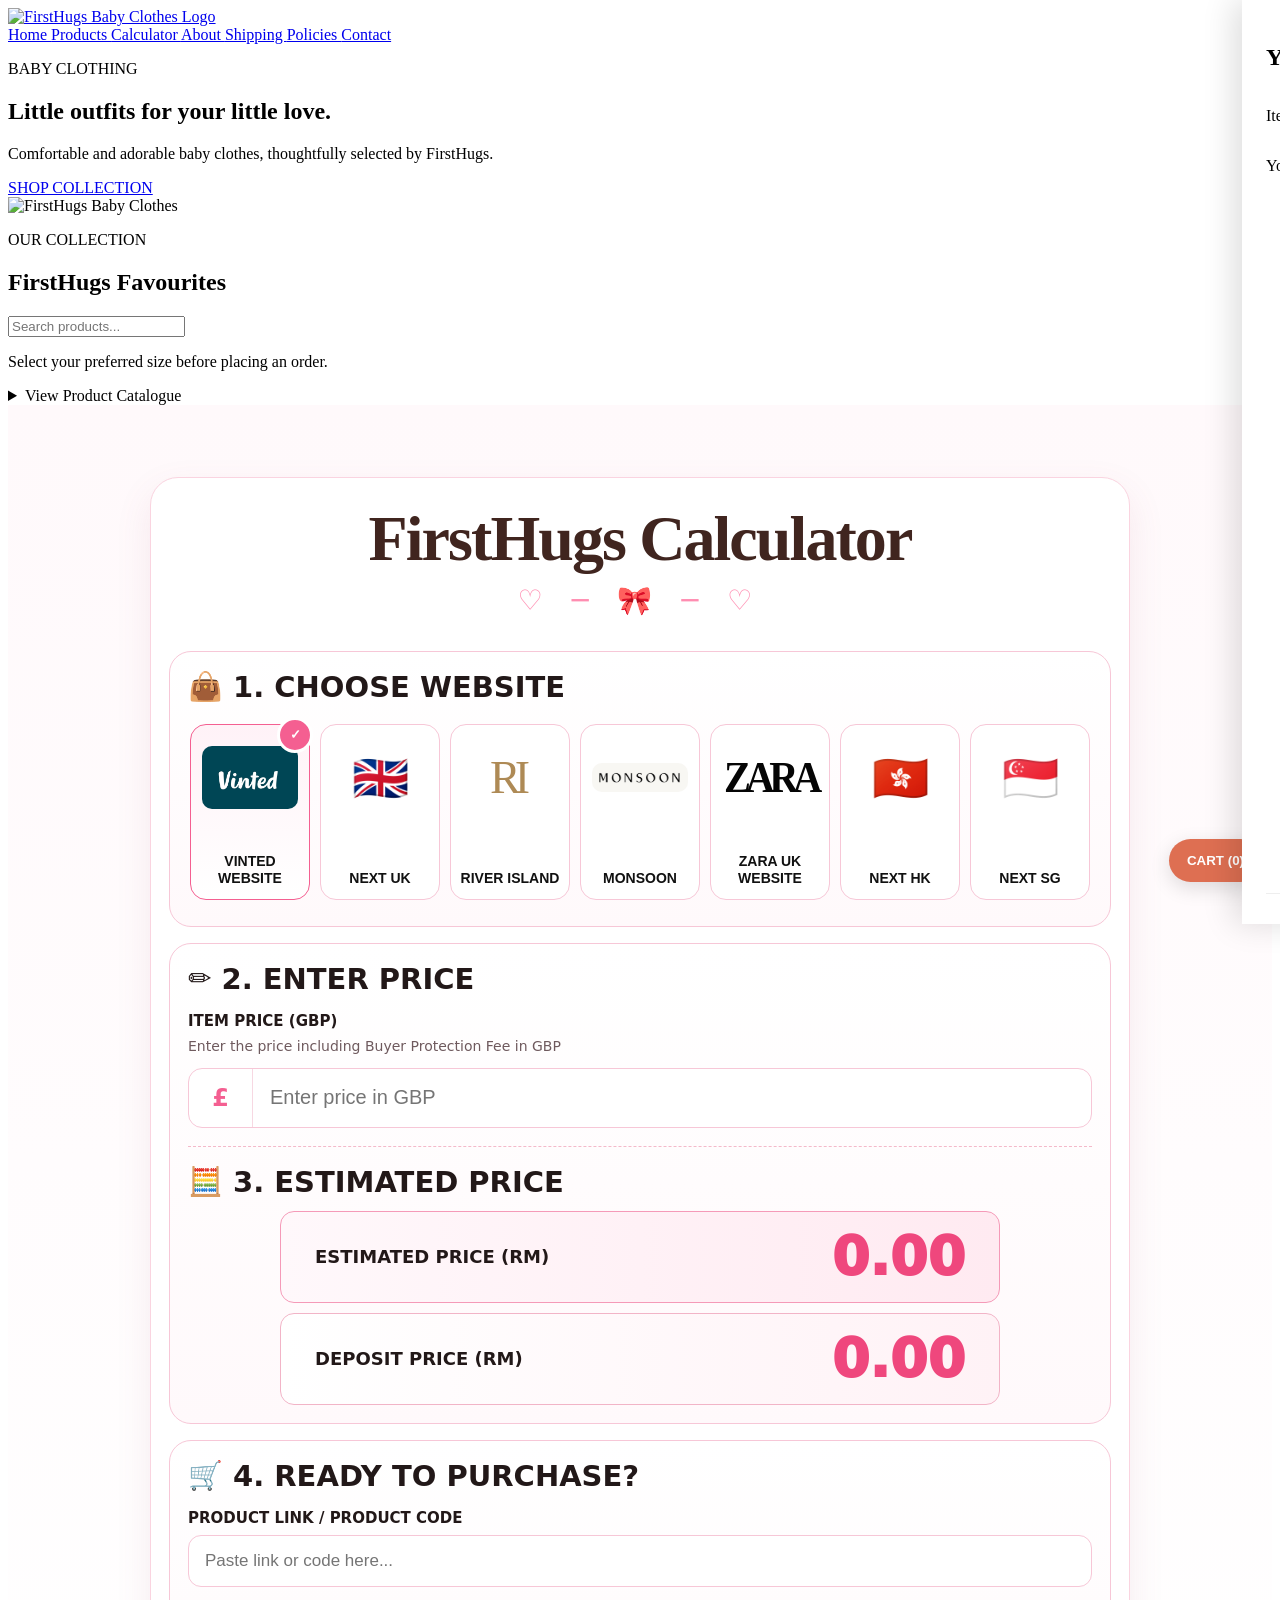
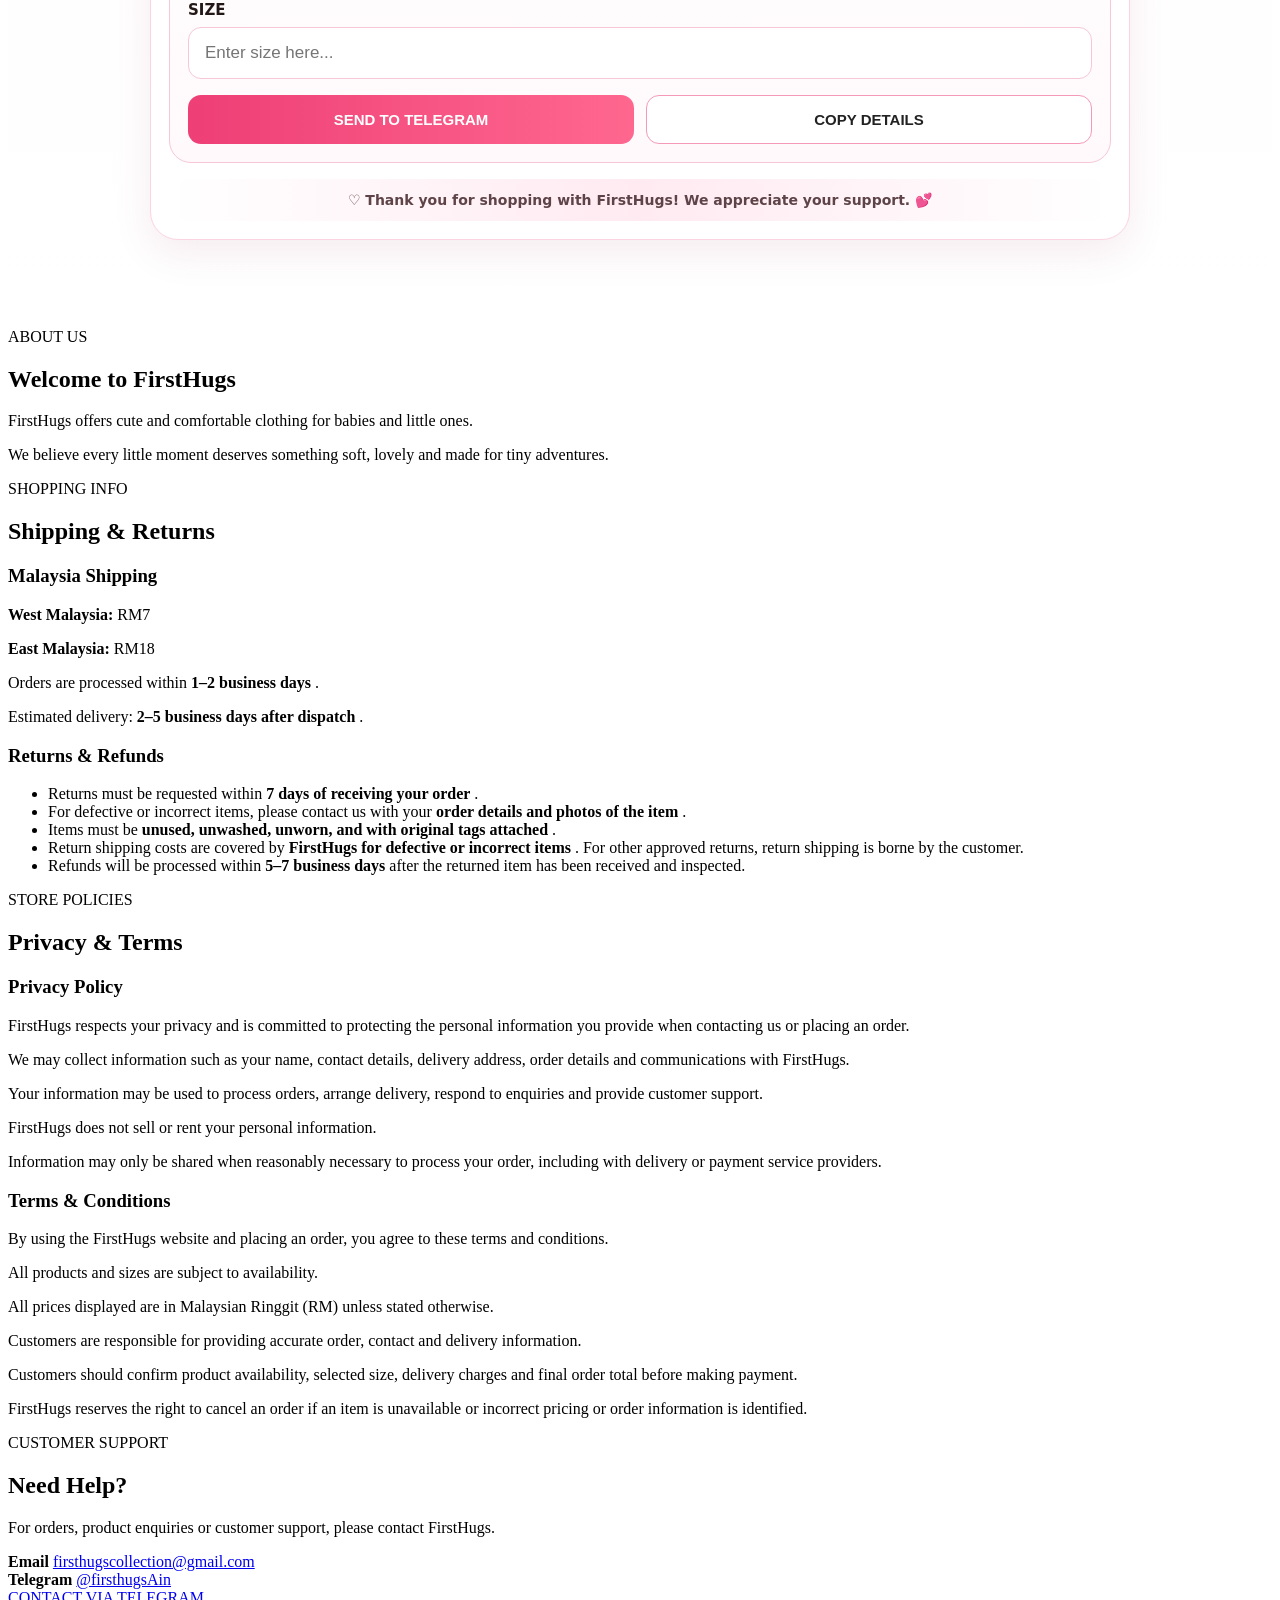
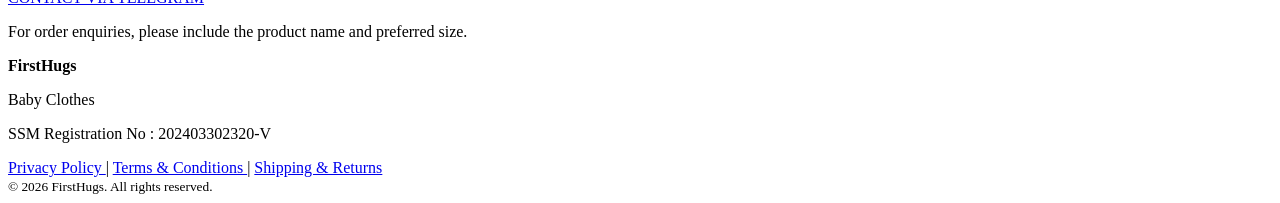
==== commit a8bf4979: "Update index.html" ====
--- a/index.html
+++ b/index.html
@@ -1,53 +1,2650 @@
 <!DOCTYPE html>
 <html lang="en">
+
 <head>
   <meta charset="UTF-8">
-  <meta name="viewport" content="width=device-width, initial-scale=1.0">
-  <title>FirstHugs | We'll Be Back Soon</title>
-
-  <style>
-    * {
-      box-sizing: border-box;
+
+  <meta
+    name="viewport"
+    content="width=device-width, initial-scale=1.0"
+  >
+
+  <title>FirstHugs | Baby Clothes Malaysia</title>
+
+  <meta
+    name="description"
+    content="Shop FirstHugs baby clothes in Malaysia. Dresses, tops, pants, dungarees and preloved baby clothing with nationwide delivery."
+  >
+
+  <link rel="stylesheet" href="/firsthugs/style.css">
+
+
+<style>
+/* ==============================
+   FIRSTHUGS CALCULATOR
+   Scoped styles only
+================================ */
+#calculator.fhc-section{
+  padding:72px 18px;
+  background:linear-gradient(180deg,#fff9fb 0%,#fff 100%);
+}
+#calculator .fhc-wrap{
+  width:min(980px,100%);
+  margin:0 auto;
+  padding:18px;
+  background:#fff;
+  border:1px solid #fad4e0;
+  border-radius:28px;
+  box-shadow:0 14px 36px rgba(171,74,112,.10);
+  color:#221818;
+  font-family:Inter,ui-sans-serif,system-ui,-apple-system,"Segoe UI",sans-serif;
+}
+#calculator *{box-sizing:border-box}
+#calculator .fhc-header{text-align:center;padding:6px 10px 18px}
+#calculator .fhc-header h2{
+  margin:0;
+  font-family:"Trebuchet MS","Comic Sans MS",cursive;
+  font-size:clamp(38px,7vw,64px);
+  font-weight:800;
+  letter-spacing:-.03em;
+  color:#40251f;
+}
+#calculator .fhc-decor{margin-top:8px;color:#ff8db1;font-size:28px;letter-spacing:10px}
+#calculator .fhc-card{
+  border:1.5px solid #f7c7d7;
+  border-radius:22px;
+  background:linear-gradient(180deg,#fff,#fff9fb);
+  padding:18px;
+  margin-top:16px;
+}
+#calculator .fhc-title{display:flex;align-items:center;gap:10px;font-size:clamp(21px,3vw,29px);font-weight:900;margin-bottom:16px}
+#calculator .fhc-icon{font-size:28px}
+#calculator .fhc-shops{display:grid;grid-template-columns:repeat(7,minmax(118px,1fr));gap:10px;overflow-x:auto;padding:4px 2px 8px}
+#calculator .fhc-shop{
+  min-width:118px;border:1.5px solid #f7c7d7;background:#fff;border-radius:16px;padding:12px 9px;cursor:pointer;
+  display:flex;flex-direction:column;align-items:center;justify-content:space-between;gap:10px;min-height:176px;position:relative;
+  color:#111;
+}
+#calculator .fhc-shop.fhc-active{border-color:#f45f91;background:linear-gradient(180deg,#fff2f7,#fff)}
+#calculator .fhc-shop.fhc-active:after{content:'✓';position:absolute;right:-4px;top:-8px;width:30px;height:30px;border-radius:50%;display:grid;place-items:center;background:#f45f91;color:#fff;font-weight:900;border:3px solid #fff}
+#calculator .fhc-logo-box{height:82px;width:100%;display:flex;align-items:center;justify-content:center}
+#calculator .fhc-logo-img{max-width:96px;max-height:72px;object-fit:contain;border-radius:10px}
+#calculator .fhc-flag{font-size:46px;line-height:1}
+#calculator .fhc-ri{font-family:Georgia,serif;color:#ae8a55;font-size:46px;letter-spacing:-6px;padding-right:6px}
+#calculator .fhc-zara{font-family:Didot,"Bodoni MT","Times New Roman",serif;font-size:44px;font-weight:900;letter-spacing:-6px;transform:scaleX(.92);color:#050505;line-height:1}
+#calculator .fhc-shop-name{font-size:14px;font-weight:900;text-align:center;line-height:1.2;color:#111}
+#calculator .fhc-price-wrap{display:grid;gap:12px}
+#calculator .fhc-label{font-size:15px;font-weight:900;color:#221818}
+#calculator #fhc-vinted-note{
+  font-size:14px;
+  color:#6f5a5e;
+  margin-top:-4px;
+  margin-bottom:2px;
+}
+#calculator .fhc-input-shell{display:flex;align-items:center;border:1.5px solid #f7c7d7;border-radius:14px;background:#fff;overflow:hidden}
+#calculator .fhc-currency{min-width:64px;text-align:center;color:#f45f91;font-size:24px;font-weight:900;border-right:1px solid #f7d8e2;padding:15px 10px}
+#calculator .fhc-input{width:100%;border:0;outline:0;font-size:20px;padding:17px;background:transparent;color:#221818}
+#calculator .fhc-estimate{margin-top:18px;border-top:1px dashed #f4b9ca;padding-top:18px}
+#calculator .fhc-result-grid{display:grid;grid-template-columns:1fr;gap:10px;max-width:720px;margin:0 auto}
+#calculator .fhc-result-box{background:linear-gradient(90deg,#fff8fb,#ffeaf1);border:1.5px solid #f59ab8;border-radius:14px;padding:18px 34px;display:flex;align-items:center;justify-content:space-between;gap:18px;min-height:92px}
+#calculator .fhc-result-label{font-weight:900;font-size:18px;color:#221818}
+#calculator .fhc-amount{font-size:clamp(34px,6vw,54px);font-weight:950;color:#ef477d;line-height:1}
+#calculator .fhc-deposit-box{border-color:#f2b4c7;background:linear-gradient(90deg,#fff,#fff2f6)}
+#calculator .fhc-order-grid{display:grid;grid-template-columns:1fr;gap:14px}
+#calculator .fhc-field{display:grid;gap:8px}
+#calculator .fhc-text-input{width:100%;border:1.5px solid #f7c7d7;border-radius:13px;padding:15px 16px;font-size:17px;background:#fff;color:#221818;outline:0}
+#calculator .fhc-actions{display:grid;grid-template-columns:1fr 1fr;gap:12px;margin-top:16px}
+#calculator .fhc-btn{border:0;border-radius:13px;padding:15px 14px;font-size:15px;font-weight:900;cursor:pointer;text-align:center}
+#calculator .fhc-telegram{background:linear-gradient(90deg,#ee3f76,#ff678f);color:white}
+#calculator .fhc-copy{background:#fff;border:1.5px solid #f49ab8;color:#222}
+#calculator .fhc-footer{margin-top:16px;text-align:center;padding:13px;border-radius:14px;background:linear-gradient(90deg,#fff,#ffeaf1,#fff);font-weight:800;font-size:14px;color:#5e4448}
+@media(max-width:720px){
+  #calculator.fhc-section{padding:44px 8px}
+  #calculator .fhc-wrap{padding:10px;border-radius:20px}
+  #calculator .fhc-card{padding:14px;border-radius:18px}
+  #calculator .fhc-shops{grid-template-columns:repeat(7,112px)}
+  #calculator .fhc-shop{min-width:112px;min-height:160px}
+  #calculator .fhc-result-grid,#calculator .fhc-actions{grid-template-columns:1fr}
+  #calculator .fhc-header h2{font-size:42px}
+  #calculator .fhc-result-box{padding:16px 18px}
+}
+</style>
+
+<style>
+/* FIRSTHUGS MOBILE PRODUCT GRID — 2 COLUMNS ONLY */
+@media (max-width: 760px) {
+  #products.section {
+    padding-left: 12px;
+    padding-right: 12px;
+  }
+
+  #products .products {
+    display: grid !important;
+    grid-template-columns: repeat(2, minmax(0, 1fr)) !important;
+    gap: 12px !important;
+    align-items: stretch;
+  }
+
+  #products .card {
+    min-width: 0;
+    padding: 8px;
+    border-radius: 15px;
+  }
+
+  #products .product-image,
+  #products .placeholder {
+    width: 100%;
+    height: auto !important;
+    aspect-ratio: 4 / 5;
+    object-fit: cover;
+    border-radius: 11px;
+  }
+
+  #products .product-info h3 {
+    margin-top: 10px;
+    font-size: 14px;
+    line-height: 1.25;
+    overflow-wrap: anywhere;
+  }
+
+  #products .price {
+    margin: 4px 0 8px;
+    font-size: 16px;
+  }
+
+  #products .availability-text,
+  #products .out-of-stock {
+    margin: 4px 0 8px;
+    font-size: 11px;
+    line-height: 1.3;
+  }
+
+  #products .size-label {
+    font-size: 11px;
+  }
+
+  #products .size-select {
+    margin-bottom: 8px;
+    padding: 9px 7px;
+    border-radius: 9px;
+    font-size: 12px;
+  }
+
+  #products .buy-button {
+    padding: 10px 6px;
+    font-size: 11px;
+    border-radius: 22px;
+  }
+}
+
+@media (max-width: 380px) {
+  #products.section {
+    padding-left: 8px;
+    padding-right: 8px;
+  }
+
+  #products .products {
+    gap: 8px !important;
+  }
+
+  #products .card {
+    padding: 7px;
+  }
+
+  #products .product-info h3 {
+    font-size: 13px;
+  }
+}
+</style>
+
+
+<style>
+/* FIRSTHUGS PRODUCT GALLERY — click image to enlarge */
+#fh-gallery{
+  position:fixed;
+  inset:0;
+  z-index:10050;
+  display:none;
+  align-items:center;
+  justify-content:center;
+  background:rgba(0,0,0,.88);
+  padding:18px;
+}
+#fh-gallery.open{display:flex}
+#fh-gallery .fh-gallery-inner{
+  width:min(960px,100%);
+  max-height:94vh;
+  display:flex;
+  flex-direction:column;
+  align-items:center;
+  gap:12px;
+  position:relative;
+}
+#fh-gallery .fh-gallery-main-wrap{
+  width:100%;
+  min-height:0;
+  display:flex;
+  align-items:center;
+  justify-content:center;
+  position:relative;
+  overflow:hidden;
+  touch-action:pan-y;
+}
+#fh-gallery-main{
+  max-width:100%;
+  max-height:76vh;
+  object-fit:contain;
+  border-radius:12px;
+  cursor:zoom-in;
+  transition:transform .2s ease;
+  transform-origin:center center;
+  will-change:transform;
+  user-select:none;
+  -webkit-user-drag:none;
+}
+#fh-gallery-main.zoomed{cursor:grab}
+#fh-gallery-main.zoomed.dragging{cursor:grabbing;transition:none}
+#fh-gallery .fh-gallery-main-wrap.zoom-active{touch-action:none}
+#fh-gallery-close{
+  position:absolute;
+  right:0;
+  top:-2px;
+  width:44px;
+  height:44px;
+  border:0;
+  border-radius:50%;
+  background:rgba(255,255,255,.94);
+  color:#222;
+  font-size:28px;
+  line-height:1;
+  cursor:pointer;
+  z-index:3;
+}
+.fh-gallery-nav{
+  position:absolute;
+  top:50%;
+  transform:translateY(-50%);
+  width:46px;
+  height:46px;
+  border:0;
+  border-radius:50%;
+  background:rgba(255,255,255,.9);
+  color:#222;
+  font-size:28px;
+  cursor:pointer;
+  z-index:2;
+}
+#fh-gallery-prev{left:8px}
+#fh-gallery-next{right:8px}
+#fh-gallery .fh-gallery-meta{
+  color:#fff;
+  text-align:center;
+  font-size:14px;
+}
+#fh-gallery-thumbs{
+  width:100%;
+  display:flex;
+  justify-content:center;
+  gap:8px;
+  overflow-x:auto;
+  padding:2px 4px 4px;
+}
+#fh-gallery-thumbs button{
+  flex:0 0 auto;
+  width:58px;
+  height:70px;
+  padding:0;
+  border:2px solid transparent;
+  border-radius:8px;
+  overflow:hidden;
+  background:#fff;
+  cursor:pointer;
+}
+#fh-gallery-thumbs button.active{border-color:#fff}
+#fh-gallery-thumbs img{width:100%;height:100%;object-fit:cover;display:block}
+#products .product-image{cursor:zoom-in}
+@media(max-width:760px){
+  #fh-gallery{padding:10px}
+  #fh-gallery-main{max-height:72vh;border-radius:8px}
+  .fh-gallery-nav{width:42px;height:42px;font-size:25px}
+  #fh-gallery-prev{left:2px}
+  #fh-gallery-next{right:2px}
+  #fh-gallery-close{right:2px;top:2px}
+  #fh-gallery-thumbs button{width:52px;height:64px}
+}
+</style>
+
+</head>
+
+
+<body>
+
+
+<!-- ==============================
+     HEADER
+================================ -->
+
+<header class="top">
+
+  <a class="brand" href="#home">
+
+    <img
+      src="/firsthugs/firsthugs-logo.jpeg"
+      alt="FirstHugs Baby Clothes Logo"
+    >
+
+  </a>
+
+
+  <nav>
+
+    <a href="#home">
+      Home
+    </a>
+
+    <a href="#products">
+      Products
+    </a>
+
+    <a href="#calculator">
+      Calculator
+    </a>
+
+    <a href="#about">
+      About
+    </a>
+
+    <a href="#shipping">
+      Shipping
+    </a>
+
+    <a href="#policies">
+      Policies
+    </a>
+
+    <a href="#contact">
+      Contact
+    </a>
+
+  </nav>
+
+</header>
+
+
+
+<main>
+
+
+<!-- ==============================
+     HOME
+================================ -->
+
+<section
+  class="hero"
+  id="home"
+>
+
+  <div class="hero-text">
+
+    <p class="eyebrow">
+      BABY CLOTHING
+    </p>
+
+
+    <h1>
+      Little outfits for your little love.
+    </h1>
+
+
+    <p>
+      Comfortable and adorable baby clothes,
+      thoughtfully selected by FirstHugs.
+    </p>
+
+
+    <a
+      class="main-button"
+      href="#products"
+    >
+      SHOP COLLECTION
+    </a>
+
+  </div>
+
+
+  <img
+    class="hero-logo"
+    src="/firsthugs/firsthugs-logo.jpeg"
+    alt="FirstHugs Baby Clothes"
+  >
+
+</section>
+
+
+
+<!-- ==============================
+     PRODUCTS
+================================ -->
+
+<section
+  id="products"
+  class="section"
+>
+
+  <p class="eyebrow">
+    OUR COLLECTION
+  </p>
+
+
+  <h2>
+    FirstHugs Favourites
+  </h2>
+
+
+  <div class="search-area">
+
+    <input
+      type="search"
+      id="product-search"
+      placeholder="Search products..."
+      aria-label="Search FirstHugs products"
+    >
+
+  </div>
+
+
+  <!--
+    ALL PRODUCT CARDS FROM products.js
+    WILL APPEAR HERE AUTOMATICALLY
+  -->
+
+  <div
+    id="product-list"
+    class="products"
+  ></div>
+
+
+  <p
+    id="no-products"
+    class="note"
+    style="display: none;"
+  >
+    No products found.
+  </p>
+
+
+  <p class="note">
+    Select your preferred size before placing an order.
+  </p>
+
+
+  <!-- ============================
+       CRAWLER-FRIENDLY CATALOGUE
+  ============================= -->
+
+  <details class="catalogue-summary">
+
+    <summary>
+      View Product Catalogue
+    </summary>
+
+
+    <div class="catalogue-content">
+
+      <h3>
+        Current FirstHugs Collection
+      </h3>
+
+
+      <p>
+        <strong>Cream Embroidered Mesh Dress</strong><br>
+        RM150 · Available Size: 9-12M
+      </p>
+
+
+      <p>
+        <strong>Neutral Embroidered Top and Pants</strong><br>
+        RM125 · Available Size: 1.5-2Y
+      </p>
+
+
+      <p>
+        <strong>Mint Green Top and Pants</strong><br>
+        RM135 · Available Size: 1.5-2Y
+      </p>
+
+
+      <p>
+        <strong>Neutral Stripe Top and Pants</strong><br>
+        RM112 · Available Size: 1.5-2Y
+      </p>
+
+
+      <p>
+        <strong>(PRELOVED) Navy Blue Cardigan</strong><br>
+        RM28 · Available Size: 9-12M
+      </p>
+
+
+      <p>
+        <strong>(PRELOVED) Denim Embroidered Dungaree</strong><br>
+        RM59 · Available Size: 6-9M
+      </p>
+
+
+      <p>
+        <strong>(PRELOVED) Dusty Blue Tafetta Dress</strong><br>
+        RM78 · Available Size: 12-18M
+      </p>
+
+
+      <p>
+        <strong>(PRELOVED) Green Ditsy Floral Cotton Dress</strong><br>
+        RM45 · Available Size: 12-18M
+      </p>
+
+
+      <p>
+        <strong>(PRELOVED) Ochre Yellow/Orange Floral Dress</strong><br>
+        RM78 · Available Size: 9-12M
+      </p>
+
+
+      <p>
+        <strong>(PRELOVED) Pink Rainbow Party Dress</strong><br>
+        RM65 · Available Size: 6-9M
+      </p>
+
+
+      <p>
+        <strong>Berry Red Embroidered Mesh Party Dress</strong><br>
+        RM78 · Available Size: 9-12M
+      </p>
+
+
+      <p>
+        <strong>Lilac Purple Printed 3D Flower Party Dress</strong><br>
+        RM59 · Available Size: 9-12M
+      </p>
+
+
+      <p>
+        <strong>(PRELOVED) Green Embroidered Mesh Party Dress</strong><br>
+        RM48 · Available Size: 9-12M
+      </p>
+
+
+      <p>
+        <strong>(PRELOVED) White Ruffle Collar Mesh Dress</strong><br>
+        RM65 · Available Size: 12-18M
+      </p>
+
+
+      <p>
+        <strong>Pink Broderie Pinafore and Top</strong><br>
+        RM78 · Available Size: 1.5-2Y
+      </p>
+
+
+      <p>
+        <strong>Pink/Peach Embroidered Mesh Party Dress</strong><br>
+        RM60 · Available Size: 6-9M
+      </p>
+
+
+      <p>
+        <strong>(PRELOVED) Floral Orange Top and Pants</strong><br>
+        RM55 · Available Size: 9-12M
+      </p>
+
+
+      <p>
+        <strong>(PRELOVED) White Tulip Top and Pants</strong><br>
+        RM65 · Available Size: 9-12M
+      </p>
+
+
+      <p>
+        <strong>(PRELOVED) Pink Pinafore Dress</strong><br>
+        RM48 · Available Size: 12-18M
+      </p>
+
+
+      <p>
+        <strong>(PRELOVED) Black Long Sleeve Knitted Dress</strong><br>
+        RM60 · Available Size: 12-18M
+      </p>
+
+
+      <p>
+        <strong>(PRELOVED) Black Stripe Top and Pants</strong><br>
+        RM65 · Available Size: 2-3Y
+      </p>
+
+
+      <p>
+        <strong>(PRELOVED) White Long Sleeve Knitted Dress</strong><br>
+        RM60 · Available Size: 12-18M
+      </p>
+
+
+      <p>
+        <strong>(PRELOVED) Blue Floral Top and Pants</strong><br>
+        RM65 · Available Size: 2-3Y
+      </p>
+
+
+      <p>
+        <strong>(PRELOVED) Multi Bright Strawberry/Apple Top and Pants</strong><br>
+        RM65 · Available Size: 3-6M
+      </p>
+
+
+      <p>
+        <strong>(PRELOVED) Tan Brown Corduroy Bear Print Dungarees Set</strong><br>
+        RM72 · Available Size: 6-9M
+      </p>
+
+
+      <p>
+        <strong>(PRELOVED) Mint Green Top and Tutu Skirt Set</strong><br>
+        RM59 · Available Size: 3-4Y
+      </p>
+
+
+      <p>
+        <strong>(PRELOVED) Pink and Green Stripe Top and Pants Set</strong><br>
+        RM62 · Available Size: 12-18M
+      </p>
+
+    </div>
+
+  </details>
+
+</section>
+
+
+
+
+<!-- ==============================
+     FIRSTHUGS CALCULATOR
+================================ -->
+<section id="calculator" class="fhc-section">
+  <div class="fhc-wrap">
+    <div class="fhc-header">
+      <h2>FirstHugs Calculator</h2>
+      <div class="fhc-decor">♡ ─ 🎀 ─ ♡</div>
+    </div>
+
+    <div class="fhc-card">
+      <div class="fhc-title"><span class="fhc-icon">👜</span><span>1. CHOOSE WEBSITE</span></div>
+      <div class="fhc-shops" id="fhc-shops">
+        <button type="button" class="fhc-shop fhc-active" data-shop="VINTED WEBSITE" data-currency="GBP" data-symbol="£" data-formula="vinted" data-deposit="vinted">
+          <div class="fhc-logo-box"><img class="fhc-logo-img" src="[data-uri]" alt="Vinted"></div>
+          <div class="fhc-shop-name">VINTED<br>WEBSITE</div>
+        </button>
+        <button type="button" class="fhc-shop" data-shop="NEXT UK" data-currency="GBP" data-symbol="£" data-formula="uk" data-deposit="50">
+          <div class="fhc-logo-box"><div class="fhc-flag">🇬🇧</div></div><div class="fhc-shop-name">NEXT UK</div>
+        </button>
+        <button type="button" class="fhc-shop" data-shop="RIVER ISLAND" data-currency="GBP" data-symbol="£" data-formula="uk" data-deposit="50">
+          <div class="fhc-logo-box"><div class="fhc-ri">RI</div></div><div class="fhc-shop-name">RIVER ISLAND</div>
+        </button>
+        <button type="button" class="fhc-shop" data-shop="MONSOON" data-currency="GBP" data-symbol="£" data-formula="uk" data-deposit="50">
+          <div class="fhc-logo-box"><img class="fhc-logo-img" src="[data-uri]" alt="Monsoon"></div><div class="fhc-shop-name">MONSOON</div>
+        </button>
+        <button type="button" class="fhc-shop" data-shop="ZARA UK WEBSITE" data-currency="GBP" data-symbol="£" data-formula="zara" data-deposit="50">
+          <div class="fhc-logo-box"><div class="fhc-zara">ZARA</div></div><div class="fhc-shop-name">ZARA UK<br>WEBSITE</div>
+        </button>
+        <button type="button" class="fhc-shop" data-shop="NEXT HK" data-currency="HKD" data-symbol="HK$" data-formula="hk" data-deposit="60">
+          <div class="fhc-logo-box"><div class="fhc-flag">🇭🇰</div></div><div class="fhc-shop-name">NEXT HK</div>
+        </button>
+        <button type="button" class="fhc-shop" data-shop="NEXT SG" data-currency="SGD" data-symbol="S$" data-formula="sg" data-deposit="60">
+          <div class="fhc-logo-box"><div class="fhc-flag">🇸🇬</div></div><div class="fhc-shop-name">NEXT SG</div>
+        </button>
+      </div>
+    </div>
+
+    <div class="fhc-card">
+      <div class="fhc-title"><span class="fhc-icon">✏️</span><span>2. ENTER PRICE</span></div>
+      <div class="fhc-price-wrap">
+        <label class="fhc-label" id="fhc-price-label" for="fhc-price-input">ITEM PRICE (GBP)</label>
+        <div id="fhc-vinted-note">Enter the price including Buyer Protection Fee in GBP</div>
+        <div class="fhc-input-shell"><span class="fhc-currency" id="fhc-currency-symbol">£</span><input class="fhc-input" id="fhc-price-input" type="number" inputmode="decimal" min="0" step="0.01" placeholder="Enter price in GBP"></div>
+      </div>
+
+      <div class="fhc-estimate">
+        <div class="fhc-title" style="margin-bottom:12px"><span class="fhc-icon">🧮</span><span>3. ESTIMATED PRICE</span></div>
+        <div class="fhc-result-grid">
+          <div class="fhc-result-box">
+            <div class="fhc-result-label">ESTIMATED PRICE (RM)</div>
+            <div class="fhc-amount" id="fhc-result">0.00</div>
+          </div>
+          <div class="fhc-result-box fhc-deposit-box">
+            <div class="fhc-result-label">DEPOSIT PRICE (RM)</div>
+            <div class="fhc-amount" id="fhc-deposit">0.00</div>
+          </div>
+        </div>
+      </div>
+    </div>
+
+    <div class="fhc-card">
+      <div class="fhc-title"><span class="fhc-icon">🛒</span><span>4. READY TO PURCHASE?</span></div>
+      <div class="fhc-order-grid">
+        <div class="fhc-field">
+          <label class="fhc-label" for="fhc-product-link">PRODUCT LINK / PRODUCT CODE</label>
+          <input class="fhc-text-input" id="fhc-product-link" type="text" placeholder="Paste link or code here...">
+        </div>
+        <div class="fhc-field">
+          <label class="fhc-label" for="fhc-product-size">SIZE</label>
+          <input class="fhc-text-input" id="fhc-product-size" type="text" placeholder="Enter size here...">
+        </div>
+      </div>
+      <div class="fhc-actions">
+        <button type="button" class="fhc-btn fhc-telegram" id="fhc-telegram-btn">SEND TO TELEGRAM</button>
+        <button type="button" class="fhc-btn fhc-copy" id="fhc-copy-btn">COPY DETAILS</button>
+      </div>
+    </div>
+
+    <div class="fhc-footer">♡ Thank you for shopping with FirstHugs! We appreciate your support. 💕</div>
+  </div>
+</section>
+
+
+<!-- ==============================
+     ABOUT
+================================ -->
+
+<section
+  id="about"
+  class="section soft"
+>
+
+  <div class="section-inner">
+
+    <p class="eyebrow">
+      ABOUT US
+    </p>
+
+
+    <h2>
+      Welcome to FirstHugs
+    </h2>
+
+
+    <p>
+      FirstHugs offers cute and comfortable clothing
+      for babies and little ones.
+    </p>
+
+
+    <p>
+      We believe every little moment deserves
+      something soft, lovely and made for tiny adventures.
+    </p>
+
+  </div>
+
+</section>
+
+
+
+<!-- ==============================
+     SHIPPING & RETURNS
+================================ -->
+
+<section
+  id="shipping"
+  class="section"
+>
+
+  <p class="eyebrow">
+    SHOPPING INFO
+  </p>
+
+
+  <h2>
+    Shipping & Returns
+  </h2>
+
+
+  <div class="info-grid">
+
+
+    <!-- SHIPPING -->
+
+    <div class="info-card">
+
+      <h3>
+        Malaysia Shipping
+      </h3>
+
+
+      <p>
+        <strong>
+          West Malaysia:
+        </strong>
+
+        RM7
+      </p>
+
+
+      <p>
+        <strong>
+          East Malaysia:
+        </strong>
+
+        RM18
+      </p>
+
+
+      <p>
+        Orders are processed within
+        <strong>
+          1–2 business days
+        </strong>.
+      </p>
+
+
+      <p>
+        Estimated delivery:
+        <strong>
+          2–5 business days after dispatch
+        </strong>.
+      </p>
+
+    </div>
+
+
+    <!-- RETURNS -->
+
+    <div class="info-card">
+
+      <h3>
+        Returns & Refunds
+      </h3>
+
+
+      <ul class="return-list">
+
+        <li>
+
+          Returns must be requested within
+
+          <strong>
+            7 days of receiving your order
+          </strong>.
+
+        </li>
+
+
+        <li>
+
+          For defective or incorrect items,
+          please contact us with your
+
+          <strong>
+            order details and photos of the item
+          </strong>.
+
+        </li>
+
+
+        <li>
+
+          Items must be
+
+          <strong>
+            unused, unwashed, unworn,
+            and with original tags attached
+          </strong>.
+
+        </li>
+
+
+        <li>
+
+          Return shipping costs are covered by
+
+          <strong>
+            FirstHugs for defective or incorrect items
+          </strong>.
+
+          For other approved returns,
+          return shipping is borne by the customer.
+
+        </li>
+
+
+        <li>
+
+          Refunds will be processed within
+
+          <strong>
+            5–7 business days
+          </strong>
+
+          after the returned item has been received
+          and inspected.
+
+        </li>
+
+      </ul>
+
+    </div>
+
+
+  </div>
+
+</section>
+
+
+
+<!-- ==============================
+     PRIVACY & TERMS
+================================ -->
+
+<section
+  id="policies"
+  class="section soft"
+>
+
+  <div class="section-inner">
+
+    <p class="eyebrow">
+      STORE POLICIES
+    </p>
+
+
+    <h2>
+      Privacy & Terms
+    </h2>
+
+
+    <div class="policy-grid">
+
+
+      <!-- PRIVACY -->
+
+      <div class="policy-card">
+
+        <h3>
+          Privacy Policy
+        </h3>
+
+
+        <p>
+          FirstHugs respects your privacy and is committed
+          to protecting the personal information you provide
+          when contacting us or placing an order.
+        </p>
+
+
+        <p>
+          We may collect information such as your name,
+          contact details, delivery address, order details
+          and communications with FirstHugs.
+        </p>
+
+
+        <p>
+          Your information may be used to process orders,
+          arrange delivery, respond to enquiries and provide
+          customer support.
+        </p>
+
+
+        <p>
+          FirstHugs does not sell or rent your personal
+          information.
+        </p>
+
+
+        <p>
+          Information may only be shared when reasonably
+          necessary to process your order, including with
+          delivery or payment service providers.
+        </p>
+
+      </div>
+
+
+      <!-- TERMS -->
+
+      <div class="policy-card">
+
+        <h3>
+          Terms & Conditions
+        </h3>
+
+
+        <p>
+          By using the FirstHugs website and placing an order,
+          you agree to these terms and conditions.
+        </p>
+
+
+        <p>
+          All products and sizes are subject to availability.
+        </p>
+
+
+        <p>
+          All prices displayed are in Malaysian Ringgit (RM)
+          unless stated otherwise.
+        </p>
+
+
+        <p>
+          Customers are responsible for providing accurate
+          order, contact and delivery information.
+        </p>
+
+
+        <p>
+          Customers should confirm product availability,
+          selected size, delivery charges and final order total
+          before making payment.
+        </p>
+
+
+        <p>
+          FirstHugs reserves the right to cancel an order
+          if an item is unavailable or incorrect pricing
+          or order information is identified.
+        </p>
+
+      </div>
+
+
+    </div>
+
+  </div>
+
+</section>
+
+
+
+<!-- ==============================
+     CUSTOMER SUPPORT
+================================ -->
+
+<section
+  id="contact"
+  class="section contact"
+>
+
+  <p class="eyebrow">
+    CUSTOMER SUPPORT
+  </p>
+
+
+  <h2>
+    Need Help?
+  </h2>
+
+
+  <p>
+    For orders, product enquiries or customer support,
+    please contact FirstHugs.
+  </p>
+
+
+  <div class="support-info">
+
+
+    <div class="support-item">
+
+      <strong>
+        Email
+      </strong>
+
+      <a href="mailto:firsthugscollection@gmail.com">
+        firsthugscollection@gmail.com
+      </a>
+
+    </div>
+
+
+    <div class="support-item">
+
+      <strong>
+        Telegram
+      </strong>
+
+      <a
+        href="https://t.me/firsthugsAin"
+        target="_blank"
+        rel="noopener noreferrer"
+      >
+        @firsthugsAin
+      </a>
+
+    </div>
+
+
+  </div>
+
+
+  <a
+    class="telegram-button"
+    href="https://t.me/firsthugsAin"
+    target="_blank"
+    rel="noopener noreferrer"
+  >
+    CONTACT VIA TELEGRAM
+  </a>
+
+
+  <p class="small">
+
+    For order enquiries, please include
+    the product name and preferred size.
+
+  </p>
+
+</section>
+
+
+</main>
+
+
+
+<!-- ==============================
+     FOOTER
+================================ -->
+
+<footer>
+
+
+  <strong class="footer-brand">
+    FirstHugs
+  </strong>
+
+
+  <p class="footer-subtitle">
+    Baby Clothes
+  </p>
+
+
+  <p class="ssm-number">
+    SSM Registration No : 202403302320-V
+  </p>
+
+
+  <div class="footer-links">
+
+    <a href="#policies">
+      Privacy Policy
+    </a>
+
+    <span>|</span>
+
+    <a href="#policies">
+      Terms & Conditions
+    </a>
+
+    <span>|</span>
+
+    <a href="#shipping">
+      Shipping & Returns
+    </a>
+
+  </div>
+
+
+  <small>
+    © 2026 FirstHugs. All rights reserved.
+  </small>
+
+
+</footer>
+
+
+
+
+<script>
+/* ==============================
+   FIRSTHUGS CALCULATOR LOGIC
+================================ */
+(function(){
+  const state={shop:'VINTED WEBSITE',currency:'GBP',symbol:'£',formula:'vinted',deposit:'vinted'};
+  const priceInput=document.getElementById('fhc-price-input');
+  const resultEl=document.getElementById('fhc-result');
+  const depositEl=document.getElementById('fhc-deposit');
+  const currencySymbol=document.getElementById('fhc-currency-symbol');
+  const priceLabel=document.getElementById('fhc-price-label');
+  const vintedNote=document.getElementById('fhc-vinted-note');
+
+  function estimate(v){
+    if(!Number.isFinite(v)||v<0) return 0;
+    switch(state.formula){
+      case 'vinted': return ((v+2.99)*6.12)+25;
+      case 'uk': return (v*6)+25;
+      case 'zara': return ((v+2.95)*6)+25;
+      case 'hk': return (v*0.52)+26;
+      case 'sg': return (v*3.2)+10;
+      default:return 0;
     }
-
-    body {
-      margin: 0;
-      min-height: 100vh;
-      display: flex;
-      align-items: center;
-      justify-content: center;
-      padding: 24px;
-      background: #fff8fa;
-      color: #3d2b31;
-      font-family: Arial, Helvetica, sans-serif;
-      text-align: center;
+  }
+
+  function depositFor(est){
+    if(est<=0) return 0;
+    if(state.deposit==='vinted'){
+      if(est<=80) return Math.max(0,est-25);
+      if(est<=149) return Math.max(0,est-50);
+      return 100;
     }
-
-    .maintenance {
-      max-width: 520px;
+    return est*(Number(state.deposit)/100);
+  }
+
+  function update(){
+    const raw=priceInput.value.trim();
+    if(!raw){resultEl.textContent='0.00';depositEl.textContent='0.00';return;}
+    const v=Number(raw);
+    if(!Number.isFinite(v)||v<0){resultEl.textContent='0.00';depositEl.textContent='0.00';return;}
+    const est=Math.ceil(estimate(v));
+    const dep=Math.ceil(depositFor(est));
+    resultEl.textContent=est.toLocaleString('en-MY');
+    depositEl.textContent=dep.toLocaleString('en-MY');
+  }
+
+  priceInput.addEventListener('input',update);
+
+  document.querySelectorAll('#calculator .fhc-shop').forEach(btn=>btn.addEventListener('click',()=>{
+    document.querySelectorAll('#calculator .fhc-shop').forEach(x=>x.classList.remove('fhc-active'));
+    btn.classList.add('fhc-active');
+    state.shop=btn.dataset.shop;
+    state.currency=btn.dataset.currency;
+    state.symbol=btn.dataset.symbol;
+    state.formula=btn.dataset.formula;
+    state.deposit=btn.dataset.deposit;
+    currencySymbol.textContent=state.symbol;
+    priceLabel.textContent=`ITEM PRICE (${state.currency})`;
+    priceInput.placeholder=`Enter price in ${state.currency}`;
+    if(state.formula === 'vinted'){
+      vintedNote.style.display='block';
+    }else{
+      vintedNote.style.display='none';
     }
-
-    h1 {
-      margin: 0 0 16px;
-      font-size: 2.3rem;
-      line-height: 1.2;
+    priceInput.value='';
+    update();
+  }));
+
+  function orderDetails(){
+    const link=document.getElementById('fhc-product-link').value.trim();
+    const size=document.getElementById('fhc-product-size').value.trim();
+    const price=priceInput.value.trim();
+    return [
+      'Hi FirstHugs, I would like to purchase:',
+      '',
+      `Website: ${state.shop}`,
+      `Product Link / Product Code: ${link||'-'}`,
+      `Size: ${size||'-'}`,
+      `Price: ${price?price+' '+state.currency:'-'}`,
+      `Estimated MYR: RM${resultEl.textContent}`,
+      `Deposit MYR: RM${depositEl.textContent}`
+    ].join('\n');
+  }
+
+  document.getElementById('fhc-copy-btn').addEventListener('click',async()=>{
+    const btn=document.getElementById('fhc-copy-btn');
+    const text=orderDetails();
+    try{
+      await navigator.clipboard.writeText(text);
+      const old=btn.textContent;
+      btn.textContent='COPIED!';
+      setTimeout(()=>btn.textContent=old,1300);
+    }catch{
+      alert(text);
     }
-
-    p {
-      margin: 0;
-      font-size: 1.05rem;
-      line-height: 1.7;
+  });
+
+  document.getElementById('fhc-telegram-btn').addEventListener('click',()=>{
+    const link=document.getElementById('fhc-product-link').value.trim();
+    if(!link){alert('Please enter the product link / product code first.');return;}
+    window.open(`https://t.me/firsthugsAin?text=${encodeURIComponent(orderDetails())}`,'_blank');
+  });
+})();
+</script>
+
+
+<!-- ==============================
+     LOAD products.js
+================================ -->
+
+<script src="/firsthugs/products.js"></script>
+
+<script>
+/* Extra gallery photo for Lilac Purple Printed 3D Flower Party Dress */
+(function () {
+  const lilacProduct =
+    (typeof products !== "undefined" && Array.isArray(products))
+      ? products.find(
+          p => p.name === "Lilac Purple Printed 3D Flower Party Dress"
+        )
+      : null;
+
+  if (lilacProduct) {
+    lilacProduct.images = [
+      lilacProduct.image,
+      "test/lilac-purple-printed-3d-flower-party-dress-2.jpg"
+    ];
+  }
+})();
+</script>
+
+<script>
+
+
+/* ==============================
+   DISPLAY PRODUCTS
+================================ */
+
+function displayProducts(productArray) {
+
+
+  const productList =
+    document.getElementById(
+      "product-list"
+    );
+
+
+  productList.innerHTML = "";
+
+
+
+  productArray.forEach(
+    function(product) {
+
+
+      const productIndex =
+        products.indexOf(product);
+
+
+
+      /* IMAGE */
+
+      let imageHTML = "";
+
+
+      const productImages = Array.isArray(product.images) && product.images.length
+        ? product.images
+        : (product.image ? [product.image] : []);
+
+      if (productImages.length) {
+
+        imageHTML = `
+
+          <img
+            class="product-image"
+            src="/firsthugs/${encodeURI(productImages[0])}"
+            alt="${product.name}"
+            loading="lazy"
+            role="button"
+            tabindex="0"
+            aria-label="View photos of ${product.name}"
+            onclick="openProductGallery(${productIndex})"
+            onkeydown="if(event.key==='Enter'||event.key===' '){event.preventDefault();openProductGallery(${productIndex});}"
+          >
+
+        `;
+
+      } else {
+
+        imageHTML = `
+
+          <div class="placeholder">
+            Product photo coming soon
+          </div>
+
+        `;
+
+      }
+
+
+
+      /* AVAILABLE SIZES */
+
+      const availableSizes =
+        product.sizes.filter(
+          function(item) {
+
+            return item.available === true;
+
+          }
+        );
+
+
+
+      const hasStock =
+        availableSizes.length > 0;
+
+
+
+      let sizeOptions = `
+
+        <option value="">
+          Select Size
+        </option>
+
+      `;
+
+
+
+      availableSizes.forEach(
+        function(item) {
+
+          sizeOptions += `
+
+            <option value="${item.size}">
+              ${item.size}
+            </option>
+
+          `;
+
+        }
+      );
+
+
+
+      /* AVAILABLE SIZE TEXT */
+
+      let availableSizeText = "";
+
+
+      if (hasStock) {
+
+        availableSizeText =
+          availableSizes
+            .map(
+              function(item) {
+
+                return item.size;
+
+              }
+            )
+            .join(", ");
+
+      }
+
+
+
+      /* SIZE BOX */
+
+      let sizeHTML = "";
+
+
+      if (hasStock) {
+
+        sizeHTML = `
+
+          <p class="availability-text">
+
+            <strong>
+              Available:
+            </strong>
+
+            ${availableSizeText}
+
+          </p>
+
+
+          <label
+            class="size-label"
+            for="size-${productIndex}"
+          >
+            Choose Size
+          </label>
+
+
+          <select
+            id="size-${productIndex}"
+            class="size-select"
+            onchange="updateProductPrice(${productIndex})"
+          >
+
+            ${sizeOptions}
+
+          </select>
+
+        `;
+
+      } else {
+
+        sizeHTML = `
+
+          <p class="out-of-stock">
+            Currently unavailable
+          </p>
+
+        `;
+
+      }
+
+
+
+      /* BUTTON */
+
+      let buttonHTML = "";
+
+
+      if (hasStock) {
+
+        buttonHTML = `
+
+          <button
+            class="buy-button"
+            type="button"
+            onclick="addToCart(${productIndex})"
+          >
+            ADD TO CART
+          </button>
+
+        `;
+
+      } else {
+
+        buttonHTML = `
+
+          <button
+            class="buy-button sold-out-button"
+            type="button"
+            disabled
+          >
+            SOLD OUT
+          </button>
+
+        `;
+
+      }
+
+
+
+      /* PRODUCT */
+
+      const productCard = `
+
+        <article
+          class="card product-card"
+          data-product-name="${product.name.toLowerCase()}"
+        >
+
+          ${imageHTML}
+
+
+          <div class="product-info">
+
+
+            <h3>
+              ${product.name}
+            </h3>
+
+
+            <p
+              class="price"
+              id="price-${productIndex}"
+            >
+              RM${product.priceDisplay ?? product.price}
+            </p>
+
+
+            ${sizeHTML}
+
+
+            ${buttonHTML}
+
+
+          </div>
+
+        </article>
+
+      `;
+
+
+
+      productList.insertAdjacentHTML(
+        "beforeend",
+        productCard
+      );
+
+
     }
-  </style>
-</head>
-
-<body>
-  <main class="maintenance">
-    <h1>FirstHugs is getting a little update ♡</h1>
-    <p>
-      We'll be back soon.<br>
-      Thank you for your patience.
+  );
+
+
+}
+
+
+
+/* ==============================
+   UPDATE PRICE BY SELECTED SIZE
+================================ */
+
+function updateProductPrice(productIndex) {
+  const product = products[productIndex];
+
+  const sizeSelect =
+    document.getElementById(`size-${productIndex}`);
+
+  const priceElement =
+    document.getElementById(`price-${productIndex}`);
+
+  if (!product || !sizeSelect || !priceElement) {
+    return;
+  }
+
+  const selectedSize =
+    product.sizes.find(function(item) {
+      return item.size === sizeSelect.value;
+    });
+
+  const price =
+    selectedSize?.price ?? product.price;
+
+  priceElement.textContent = `RM${price}`;
+}
+
+
+/* ==============================
+   SEARCH PRODUCTS
+================================ */
+
+function searchProducts() {
+
+
+  const searchText =
+    document
+      .getElementById(
+        "product-search"
+      )
+      .value
+      .trim()
+      .toLowerCase();
+
+
+
+  const filteredProducts =
+    products.filter(
+      function(product) {
+
+
+        return product.name
+          .toLowerCase()
+          .includes(searchText);
+
+
+      }
+    );
+
+
+
+  displayProducts(
+    filteredProducts
+  );
+
+
+
+  const noProducts =
+    document.getElementById(
+      "no-products"
+    );
+
+
+  if (
+    filteredProducts.length === 0
+  ) {
+
+    noProducts.style.display =
+      "block";
+
+  } else {
+
+    noProducts.style.display =
+      "none";
+
+  }
+
+
+}
+
+
+
+/* ==============================
+   BUY NOW
+================================ */
+
+function orderProduct(
+  productIndex
+) {
+
+
+  const product =
+    products[productIndex];
+
+
+
+  if (!product) {
+
+    alert(
+      "Product not found."
+    );
+
+    return;
+
+  }
+
+
+
+  const sizeBox =
+    document.getElementById(
+      "size-" + productIndex
+    );
+
+
+
+  if (!sizeBox) {
+
+    alert(
+      "This product is currently unavailable."
+    );
+
+    return;
+
+  }
+
+
+
+  const selectedSize =
+    sizeBox.value;
+
+
+
+  if (!selectedSize) {
+
+    alert(
+      "Please select a size first."
+    );
+
+    return;
+
+  }
+
+
+
+  const message =
+
+    "Hi FirstHugs! 🧸\n\n" +
+
+    "Saya nak order:\n\n" +
+
+    "Item: " +
+    product.name +
+    "\n" +
+
+    "Price: RM" +
+    product.price +
+    "\n" +
+
+    "Size: " +
+    selectedSize +
+    "\n\n" +
+
+    "Boleh check availability?";
+
+
+
+  const telegramLink =
+
+    "https://t.me/firsthugsAin?text=" +
+
+    encodeURIComponent(message);
+
+
+
+  window.open(
+    telegramLink,
+    "_blank"
+  );
+
+
+}
+
+
+
+/* ==============================
+   SEARCH LISTENER
+================================ */
+
+document
+  .getElementById(
+    "product-search"
+  )
+  .addEventListener(
+    "input",
+    searchProducts
+  );
+
+
+
+/* ==============================
+   LOAD ALL PRODUCTS
+================================ */
+
+
+
+/* ==============================
+   PRODUCT IMAGE GALLERY
+   Supports product.images = ["photo1.jpg", "photo2.jpg", ...]
+   Falls back to product.image when only one photo exists.
+================================ */
+let fhGalleryImages = [];
+let fhGalleryIndex = 0;
+let fhGalleryProductName = "";
+let fhGalleryTouchStartX = null;
+
+function getProductImages(product) {
+  if (Array.isArray(product.images) && product.images.length) return product.images;
+  return product.image ? [product.image] : [];
+}
+
+function openProductGallery(productIndex) {
+  const product = products[productIndex];
+  if (!product) return;
+  const images = getProductImages(product);
+  if (!images.length) return;
+  fhGalleryImages = images;
+  fhGalleryIndex = 0;
+  fhGalleryProductName = product.name;
+  const gallery = document.getElementById("fh-gallery");
+  gallery.classList.add("open");
+  gallery.setAttribute("aria-hidden", "false");
+  document.body.style.overflow = "hidden";
+  renderProductGallery();
+}
+
+function closeProductGallery() {
+  const gallery = document.getElementById("fh-gallery");
+  gallery.classList.remove("open");
+  gallery.setAttribute("aria-hidden", "true");
+  document.body.style.overflow = "";
+  const main = document.getElementById("fh-gallery-main");
+  main.classList.remove("zoomed");
+}
+
+function renderProductGallery() {
+  const main = document.getElementById("fh-gallery-main");
+  const counter = document.getElementById("fh-gallery-counter");
+  const thumbs = document.getElementById("fh-gallery-thumbs");
+  const prev = document.getElementById("fh-gallery-prev");
+  const next = document.getElementById("fh-gallery-next");
+  if (!main || !fhGalleryImages.length) return;
+
+  main.classList.remove("zoomed");
+  main.src = "/firsthugs/" + encodeURI(fhGalleryImages[fhGalleryIndex]);
+  main.alt = fhGalleryProductName + " photo " + (fhGalleryIndex + 1);
+  counter.textContent = `${fhGalleryIndex + 1} / ${fhGalleryImages.length}`;
+  prev.hidden = fhGalleryImages.length < 2;
+  next.hidden = fhGalleryImages.length < 2;
+
+  thumbs.innerHTML = fhGalleryImages.map((img, i) => `
+    <button type="button" class="${i === fhGalleryIndex ? 'active' : ''}" data-gallery-index="${i}" aria-label="View photo ${i + 1}">
+      <img src="/firsthugs/${encodeURI(img)}" alt="">
+    </button>
+  `).join("");
+  thumbs.querySelectorAll("button").forEach(btn => {
+    btn.addEventListener("click", () => {
+      fhGalleryIndex = Number(btn.dataset.galleryIndex);
+      renderProductGallery();
+    });
+  });
+}
+
+function changeProductGallery(step) {
+  if (fhGalleryImages.length < 2) return;
+  fhGalleryIndex = (fhGalleryIndex + step + fhGalleryImages.length) % fhGalleryImages.length;
+  renderProductGallery();
+}
+
+function initProductGallery() {
+  const gallery = document.getElementById("fh-gallery");
+  const mainWrap = document.querySelector("#fh-gallery .fh-gallery-main-wrap");
+  const main = document.getElementById("fh-gallery-main");
+  let scale = 1, panX = 0, panY = 0;
+  let dragging = false, moved = false, startX = 0, startY = 0, startPanX = 0, startPanY = 0;
+
+  function applyTransform(animate = true) {
+    main.style.transition = animate ? "transform .2s ease" : "none";
+    main.style.transform = `translate(${panX}px, ${panY}px) scale(${scale})`;
+    main.classList.toggle("zoomed", scale > 1);
+    mainWrap.classList.toggle("zoom-active", scale > 1);
+  }
+
+  function resetZoom() {
+    scale = 1; panX = 0; panY = 0;
+    applyTransform(true);
+  }
+
+  function toggleZoom(e) {
+    if (moved) { moved = false; return; }
+    if (scale > 1) {
+      resetZoom();
+    } else {
+      scale = 2;
+      panX = 0; panY = 0;
+      applyTransform(true);
+    }
+  }
+
+  document.getElementById("fh-gallery-close").addEventListener("click", () => { resetZoom(); closeProductGallery(); });
+  document.getElementById("fh-gallery-prev").addEventListener("click", () => { resetZoom(); changeProductGallery(-1); });
+  document.getElementById("fh-gallery-next").addEventListener("click", () => { resetZoom(); changeProductGallery(1); });
+  main.addEventListener("click", toggleZoom);
+
+  main.addEventListener("pointerdown", e => {
+    if (scale <= 1) return;
+    dragging = true; moved = false;
+    startX = e.clientX; startY = e.clientY;
+    startPanX = panX; startPanY = panY;
+    main.classList.add("dragging");
+    try { main.setPointerCapture(e.pointerId); } catch (_) {}
+    e.preventDefault();
+  });
+  main.addEventListener("pointermove", e => {
+    if (!dragging || scale <= 1) return;
+    const dx = e.clientX - startX, dy = e.clientY - startY;
+    if (Math.abs(dx) > 3 || Math.abs(dy) > 3) moved = true;
+    panX = startPanX + dx; panY = startPanY + dy;
+    applyTransform(false);
+    e.preventDefault();
+  });
+  function endDrag(e) {
+    if (!dragging) return;
+    dragging = false;
+    main.classList.remove("dragging");
+    try { main.releasePointerCapture(e.pointerId); } catch (_) {}
+  }
+  main.addEventListener("pointerup", endDrag);
+  main.addEventListener("pointercancel", endDrag);
+
+  gallery.addEventListener("click", e => { if (e.target === gallery) { resetZoom(); closeProductGallery(); } });
+  document.addEventListener("keydown", e => {
+    if (!gallery.classList.contains("open")) return;
+    if (e.key === "Escape") { resetZoom(); closeProductGallery(); }
+    if (scale <= 1 && e.key === "ArrowLeft") changeProductGallery(-1);
+    if (scale <= 1 && e.key === "ArrowRight") changeProductGallery(1);
+  });
+  mainWrap.addEventListener("touchstart", e => {
+    if (scale > 1) return;
+    fhGalleryTouchStartX = e.changedTouches[0].clientX;
+  }, {passive:true});
+  mainWrap.addEventListener("touchend", e => {
+    if (scale > 1 || fhGalleryTouchStartX === null) return;
+    const dx = e.changedTouches[0].clientX - fhGalleryTouchStartX;
+    fhGalleryTouchStartX = null;
+    if (Math.abs(dx) > 45) changeProductGallery(dx > 0 ? -1 : 1);
+  }, {passive:true});
+
+  // Any new gallery image starts at normal zoom.
+  const observer = new MutationObserver(() => resetZoom());
+  observer.observe(main, {attributes:true, attributeFilter:["src"]});
+}
+
+
+const SUPABASE_URL = "https://dvywidmmoctjutndvwxd.supabase.co";
+const SUPABASE_KEY = "sb_publishable_B8DFQhrzF09OfL5G2qcjSg_LShA-DnH";
+const CART_ID_KEY = "firsthugs_cart_id";
+const CART_KEY = "firsthugs_cart";
+let cartId = localStorage.getItem(CART_ID_KEY);
+if (!cartId) { cartId = crypto.randomUUID(); localStorage.setItem(CART_ID_KEY, cartId); }
+let cart = JSON.parse(localStorage.getItem(CART_KEY) || "[]");
+
+async function rpc(name, body = {}) {
+  const r = await fetch(`${SUPABASE_URL}/rest/v1/rpc/${name}`, {
+    method: "POST",
+    headers: {"apikey": SUPABASE_KEY, "Content-Type":"application/json"},
+    body: JSON.stringify(body)
+  });
+  if (!r.ok) {
+    const details = await r.text();
+    console.error("Supabase RPC failed", r.status, details);
+    throw new Error(`Supabase ${r.status}: ${details}`);
+  }
+  const text = await r.text();
+  if (!text) return null;
+  try { return JSON.parse(text); } catch (_) { return text; }
+}
+
+async function refreshAvailability() {
+  try {
+    const rows = await rpc("get_inventory_availability");
+    const map = new Map(rows.map(r => [`${r.product_id}|||${r.size}`, r.available_now]));
+    products.forEach(p => p.sizes.forEach(sz => {
+      const v = map.get(`${p.name}|||${sz.size}`);
+      if (v !== undefined) sz.available = v > 0;
+    }));
+    displayProducts(products);
+  } catch(e) { console.error(e); displayProducts(products); }
+}
+
+async function addToCart(productIndex) {
+  const product = products[productIndex];
+  const select = document.getElementById(`size-${productIndex}`);
+  const size = select && select.value;
+  if (!size) { alert("Please select a size."); return; }
+  try {
+    const result = await rpc("reserve_item", {p_cart_id: cartId, p_product_id: product.name, p_size: size, p_quantity: 1});
+    const row = Array.isArray(result) ? result[0] : result;
+    if (!row || !row.success) { alert("Sorry, this item has just been reserved or sold out."); await refreshAvailability(); return; }
+    const selectedSize = product.sizes.find(s => s.size === size);
+const selectedPrice = selectedSize?.price ?? product.price;
+
+cart.push({
+  reservation_id: row.reservation_id,
+  expires_at: row.expires_at,
+  productIndex,
+  name: product.name,
+  size,
+  price: selectedPrice
+});
+    localStorage.setItem(CART_KEY, JSON.stringify(cart));
+    renderCart(); await refreshAvailability();
+    document.getElementById("fh-cart-panel").classList.add("open");
+  } catch(e) { console.error(e); alert("Unable to reserve this item right now. Please try again."); }
+}
+
+async function removeCartItem(i) {
+  const item = cart[i];
+  if (!item) return;
+
+  // Remove from the visible cart immediately so the button always responds.
+  cart.splice(i, 1);
+  localStorage.setItem(CART_KEY, JSON.stringify(cart));
+  renderCart();
+
+  try {
+    await rpc("cancel_reservation", {
+      p_cart_id: cartId,
+      p_reservation_id: item.reservation_id
+    });
+  } catch (e) {
+    console.error("Could not release reservation", e);
+    alert("The item was removed from your cart, but its reservation could not be released yet. It will expire automatically.");
+  }
+  await refreshAvailability();
+}
+
+function checkoutCart() {
+  if (!cart.length) {
+    alert("Your cart is empty.");
+    return;
+  }
+
+  const modal = document.getElementById("fh-checkout-modal");
+  if (!modal) return;
+
+  document.getElementById("fh-cart-panel")?.classList.remove("open");
+  renderCheckoutSummary();
+  modal.classList.add("open");
+  modal.setAttribute("aria-hidden", "false");
+}
+
+function getCheckoutAmounts() {
+  const subtotal = cart.reduce(
+    (sum, item) => sum + Number(item.price || 0),
+    0
+  );
+
+  const region =
+    document.getElementById("fh-shipping-region")?.value || "";
+
+  const postage =
+    region === "peninsular" ? 7 :
+    region === "sabah-sarawak" ? 18 :
+    0;
+
+  return {
+    subtotal,
+    postage,
+    total: subtotal + postage
+  };
+}
+
+function renderCheckoutSummary() {
+  const itemsEl = document.getElementById("fh-checkout-items");
+  const subtotalEl = document.getElementById("fh-checkout-subtotal");
+  const postageEl = document.getElementById("fh-checkout-postage");
+  const totalEl = document.getElementById("fh-checkout-total");
+
+  if (itemsEl) {
+    itemsEl.innerHTML = cart.map(
+      (item, i) =>
+        `<div class="fh-checkout-line">
+          <strong>${i + 1}. ${item.name}</strong>
+          <span>Size: ${item.size}</span>
+          <span>RM${item.price}</span>
+        </div>`
+    ).join("");
+  }
+
+  const amounts = getCheckoutAmounts();
+  const region =
+    document.getElementById("fh-shipping-region")?.value || "";
+
+  if (subtotalEl) subtotalEl.textContent = `RM${amounts.subtotal}`;
+  if (postageEl) postageEl.textContent = region ? `RM${amounts.postage}` : "—";
+  if (totalEl) totalEl.textContent = region ? `RM${amounts.total}` : `RM${amounts.subtotal}`;
+}
+
+function closeCheckout() {
+  const modal = document.getElementById("fh-checkout-modal");
+  if (!modal) return;
+
+  modal.classList.remove("open");
+  modal.setAttribute("aria-hidden", "true");
+}
+
+async function uploadReceipt(file, orderId) {
+  if (!file) {
+    throw new Error("Please upload your payment receipt.");
+  }
+
+  if (file.size > 8 * 1024 * 1024) {
+    throw new Error("Receipt file must be 8 MB or smaller.");
+  }
+
+  const extension =
+    (file.name.split(".").pop() || "jpg")
+      .toLowerCase()
+      .replace(/[^a-z0-9]/g, "") || "jpg";
+
+  const objectPath =
+    `${orderId}-${crypto.randomUUID()}.${extension}`;
+
+  const response = await fetch(
+    `${SUPABASE_URL}/storage/v1/object/receipts/${encodeURIComponent(objectPath)}`,
+    {
+      method: "POST",
+      headers: {
+        "apikey": SUPABASE_KEY,
+        "Authorization": `Bearer ${SUPABASE_KEY}`,
+        "Content-Type": file.type || "application/octet-stream",
+        "x-upsert": "false"
+      },
+      body: file
+    }
+  );
+
+  if (!response.ok) {
+    const details = await response.text();
+    console.error("Receipt upload failed", response.status, details);
+    throw new Error(
+      "Unable to upload receipt. Please make sure the Supabase receipts bucket is set up."
+    );
+  }
+
+  return `${SUPABASE_URL}/storage/v1/object/public/receipts/${encodeURIComponent(objectPath)}`;
+}
+
+async function sendPaidOrderToTelegram(event) {
+  event.preventDefault();
+
+  if (!cart.length) {
+    alert("Your cart is empty.");
+    closeCheckout();
+    return;
+  }
+
+  const name =
+    document.getElementById("fh-customer-name").value.trim();
+
+  const phone =
+    document.getElementById("fh-customer-phone").value.trim();
+
+  const address =
+    document.getElementById("fh-customer-address").value.trim();
+
+  const region =
+    document.getElementById("fh-shipping-region").value;
+
+  const receiptInput =
+    document.getElementById("fh-payment-receipt");
+
+  const file =
+    receiptInput.files?.[0];
+
+  if (!name || !phone || !address || !region || !file) {
+    alert(
+      "Please complete your details, choose postage, and upload your payment receipt."
+    );
+    return;
+  }
+
+  const button =
+    document.getElementById("fh-send-order-btn");
+
+  const oldText =
+    button.textContent;
+
+  try {
+    button.disabled = true;
+    button.textContent = "UPLOADING RECEIPT...";
+
+    const orderId =
+      `FH-${Date.now().toString().slice(-8)}`;
+
+    const receiptUrl =
+      await uploadReceipt(file, orderId);
+
+    // Keep a snapshot for the Telegram message before clearing the cart.
+    const paidItems = cart.map(item => ({ ...item }));
+
+    button.textContent = "CONFIRMING ORDER...";
+
+    // Convert every active reservation into permanent sold stock.
+    // Supabase confirm_paid_reservation() only succeeds for this cart's
+    // still-active reservation and deducts the matching inventory stock.
+    for (const item of paidItems) {
+      const confirmed = await rpc("confirm_paid_reservation", {
+        p_cart_id: cartId,
+        p_reservation_id: item.reservation_id
+      });
+
+      if (confirmed !== true) {
+        throw new Error(
+          `Unable to confirm ${item.name} (${item.size}). ` +
+          "Please contact FirstHugs before making another payment."
+        );
+      }
+    }
+
+    const amounts = {
+      subtotal: paidItems.reduce((sum, item) => sum + Number(item.price || 0), 0),
+      postage: region === "peninsular" ? 7 : 18
+    };
+    amounts.total = amounts.subtotal + amounts.postage;
+
+    const regionText =
+      region === "peninsular"
+        ? "Peninsular Malaysia"
+        : "Sabah / Sarawak";
+
+    const itemLines = paidItems.map(
+      (item, i) =>
+        `${i + 1}. ${item.name}\n` +
+        `Size: ${item.size}\n` +
+        `Price: RM${item.price}`
+    ).join("\n\n");
+
+    const message =
+      `FIRSTHUGS PAID ORDER\n\n` +
+      `Order ID: ${orderId}\n\n` +
+      `Customer Name: ${name}\n` +
+      `Phone: ${phone}\n` +
+      `Address: ${address}\n` +
+      `Shipping: ${regionText}\n\n` +
+      `${itemLines}\n\n` +
+      `Subtotal: RM${amounts.subtotal}\n` +
+      `Postage: RM${amounts.postage}\n` +
+      `TOTAL PAID: RM${amounts.total}\n\n` +
+      `Payment Receipt:\n${receiptUrl}`;
+
+    const telegramLink =
+      "https://t.me/firsthugsAin?text=" +
+      encodeURIComponent(message);
+
+    // Order is now permanently sold in Supabase. Clear this browser cart.
+    cart = [];
+    localStorage.setItem(CART_KEY, JSON.stringify(cart));
+    renderCart();
+    closeCheckout();
+    await refreshAvailability();
+
+    button.textContent = "OPENING TELEGRAM...";
+    window.open(telegramLink, "_blank");
+
+  } catch (error) {
+    console.error(error);
+    alert(error.message || "Unable to submit order. Please try again.");
+
+  } finally {
+    button.disabled = false;
+    button.textContent = oldText;
+  }
+}
+
+function renderCart() {
+  const count = document.getElementById("fh-cart-count"); if (count) count.textContent = cart.length;
+  const list = document.getElementById("fh-cart-items"); if (!list) return;
+  const footer = document.getElementById('fh-cart-footer');
+  if (!cart.length) {
+    list.innerHTML = '<p>Your cart is empty.</p>';
+    if (footer) footer.innerHTML = '';
+    return;
+  }
+  const total = cart.reduce((sum, item) => sum + Number(item.price || 0), 0);
+  list.innerHTML = cart.map((x,i) => `<div class="fh-cart-item"><strong>${x.name}</strong><br>Size: ${x.size}<br>RM${x.price}<br><span class="fh-timer" data-exp="${x.expires_at}"></span><br><button class="fh-remove-btn" type="button" data-cart-index="${i}">Remove</button></div>`).join("");
+  if (footer) footer.innerHTML = `<div class="fh-cart-total"><strong>Total: RM${total}</strong></div><button id="fh-checkout-btn" type="button">CHECKOUT</button>`;
+  list.querySelectorAll('.fh-remove-btn').forEach(btn => {
+    btn.addEventListener('click', () => removeCartItem(Number(btn.dataset.cartIndex)));
+  });
+  document.getElementById('fh-checkout-btn')?.addEventListener('click', checkoutCart);
+  updateTimers();
+}
+function updateTimers() {
+  document.querySelectorAll('.fh-timer').forEach(el => {
+    const ms = new Date(el.dataset.exp) - new Date();
+    if (ms <= 0) { el.textContent = 'Reservation expired'; return; }
+    const m = Math.floor(ms/60000), sec = Math.floor((ms%60000)/1000);
+    el.textContent = `Reserved for ${m}:${String(sec).padStart(2,'0')}`;
+  });
+}
+setInterval(() => { updateTimers(); const before=cart.length; cart=cart.filter(x => new Date(x.expires_at)>new Date()); if(cart.length!==before){localStorage.setItem(CART_KEY,JSON.stringify(cart));renderCart();refreshAvailability();}},1000);
+
+window.addEventListener("DOMContentLoaded", () => {
+  initProductGallery();
+  renderCart();
+  refreshAvailability();
+});
+</script>
+
+
+
+
+<div id="fh-gallery" aria-hidden="true" role="dialog" aria-modal="true" aria-label="Product photo gallery">
+  <div class="fh-gallery-inner">
+    <button id="fh-gallery-close" type="button" aria-label="Close gallery">×</button>
+    <div class="fh-gallery-main-wrap">
+      <button id="fh-gallery-prev" class="fh-gallery-nav" type="button" aria-label="Previous photo">‹</button>
+      <img id="fh-gallery-main" src="" alt="">
+      <button id="fh-gallery-next" class="fh-gallery-nav" type="button" aria-label="Next photo">›</button>
+    </div>
+    <div class="fh-gallery-meta"><span id="fh-gallery-counter"></span> · Tap to zoom · Drag to move</div>
+    <div id="fh-gallery-thumbs" aria-label="Product photo thumbnails"></div>
+  </div>
+</div>
+
+
+<style>
+#fh-cart-button{position:fixed;right:18px;bottom:18px;z-index:9998;border:0;border-radius:999px;padding:14px 18px;background:#de6f52;color:#fff;font-weight:700;box-shadow:0 6px 20px #0002;cursor:pointer}
+#fh-cart-panel{position:fixed;right:-390px;top:0;width:min(380px,92vw);height:100vh;background:#fff;z-index:9999;box-shadow:-8px 0 30px #0002;padding:24px 24px 0;transition:right .25s;display:flex;flex-direction:column;overflow:hidden}
+#fh-cart-panel.open{right:0}.fh-cart-close{position:absolute;right:20px;top:14px;border:0;background:none;font-size:28px;cursor:pointer}.fh-cart-item{padding:16px 0;border-bottom:1px solid #eee;line-height:1.6}.fh-cart-item button{margin-top:8px;cursor:pointer}.fh-timer{font-weight:700;color:#9d3f57}#fh-cart-items{flex:1;overflow:auto;padding-right:4px}.fh-cart-footer{position:sticky;bottom:0;background:#fff;border-top:1px solid #eee;padding:12px 0 18px}.fh-cart-total{padding:4px 0 12px;font-size:18px}#fh-checkout-btn{width:100%;border:0;border-radius:999px;padding:14px 18px;background:#de6f52;color:#fff;font-weight:700;font-size:16px;cursor:pointer}
+</style>
+<button id="fh-cart-button" type="button" onclick="document.getElementById('fh-cart-panel').classList.add('open')">CART (<span id="fh-cart-count">0</span>)</button>
+<aside id="fh-cart-panel"><button class="fh-cart-close" type="button" onclick="this.parentElement.classList.remove('open')">×</button><h2>Your Cart</h2><p>Items are reserved for 15 minutes.</p><div id="fh-cart-items"></div><div id="fh-cart-footer" class="fh-cart-footer"></div></aside>
+
+
+<!-- ==============================
+     FIRSTHUGS CHECKOUT + PAYMENT
+================================ -->
+<style>
+#fh-checkout-modal{
+  position:fixed;
+  inset:0;
+  z-index:10080;
+  display:none;
+  align-items:flex-start;
+  justify-content:center;
+  overflow:auto;
+  padding:18px;
+  background:rgba(25,17,19,.72);
+}
+#fh-checkout-modal.open{display:flex}
+#fh-checkout-card{
+  width:min(680px,100%);
+  margin:auto;
+  background:#fff;
+  border-radius:22px;
+  padding:22px;
+  box-shadow:0 24px 70px rgba(0,0,0,.28);
+  color:#3d2b31;
+  position:relative;
+}
+#fh-checkout-close{
+  position:absolute;
+  top:14px;
+  right:16px;
+  border:0;
+  background:transparent;
+  font-size:30px;
+  cursor:pointer;
+}
+#fh-checkout-card h2{margin:0 44px 6px 0}
+.fh-checkout-note{margin:0 0 18px;color:#725f64}
+#fh-checkout-items{
+  border:1px solid #f0d8dd;
+  border-radius:14px;
+  padding:4px 14px;
+  margin-bottom:16px;
+}
+.fh-checkout-line{
+  display:grid;
+  gap:3px;
+  padding:12px 0;
+  border-bottom:1px solid #f2e5e8;
+}
+.fh-checkout-line:last-child{border-bottom:0}
+.fh-checkout-totals{
+  display:grid;
+  gap:7px;
+  margin:14px 0 18px;
+  padding:14px;
+  border-radius:14px;
+  background:#fff7f9;
+}
+.fh-checkout-total-row{
+  display:flex;
+  justify-content:space-between;
+  gap:16px;
+}
+.fh-checkout-grand{
+  font-size:20px;
+  font-weight:900;
+  padding-top:8px;
+  border-top:1px solid #ebcfd6;
+}
+.fh-checkout-field{
+  display:grid;
+  gap:7px;
+  margin:13px 0;
+}
+.fh-checkout-field label{font-weight:800}
+.fh-checkout-field input,
+.fh-checkout-field select,
+.fh-checkout-field textarea{
+  width:100%;
+  padding:12px 13px;
+  border:1px solid #e8cbd2;
+  border-radius:11px;
+  background:#fff;
+  color:#2d2124;
+  font:inherit;
+}
+.fh-checkout-field textarea{
+  min-height:92px;
+  resize:vertical;
+}
+#fh-payment-box{
+  margin-top:20px;
+  padding:16px;
+  border-radius:16px;
+  border:1px solid #f1ccd7;
+  background:#fff9fb;
+  text-align:center;
+}
+#fh-payment-box h3{margin:0 0 8px}
+#fh-payment-qr{
+  display:block;
+  width:min(430px,100%);
+  height:auto;
+  margin:12px auto;
+  border-radius:14px;
+}
+#fh-send-order-btn{
+  width:100%;
+  margin-top:16px;
+  padding:15px 18px;
+  border:0;
+  border-radius:999px;
+  background:#de6f52;
+  color:#fff;
+  font-size:16px;
+  font-weight:900;
+  cursor:pointer;
+}
+#fh-send-order-btn:disabled{
+  opacity:.6;
+  cursor:wait;
+}
+.fh-payment-small{
+  font-size:13px;
+  color:#765f65;
+  line-height:1.5;
+}
+@media(max-width:600px){
+  #fh-checkout-modal{padding:8px}
+  #fh-checkout-card{
+    border-radius:17px;
+    padding:18px 14px;
+  }
+}
+</style>
+
+<div
+  id="fh-checkout-modal"
+  aria-hidden="true"
+  role="dialog"
+  aria-modal="true"
+  aria-label="Checkout and payment"
+>
+  <form
+    id="fh-checkout-card"
+    onsubmit="sendPaidOrderToTelegram(event)"
+  >
+    <button
+      id="fh-checkout-close"
+      type="button"
+      aria-label="Close checkout"
+      onclick="closeCheckout()"
+    >×</button>
+
+    <h2>Checkout</h2>
+
+    <p class="fh-checkout-note">
+      Complete your delivery details, choose postage,
+      pay using the QR below, then upload your receipt.
     </p>
-  </main>
+
+    <div id="fh-checkout-items"></div>
+
+    <div class="fh-checkout-field">
+      <label for="fh-customer-name">Full Name</label>
+      <input
+        id="fh-customer-name"
+        type="text"
+        autocomplete="name"
+        required
+      >
+    </div>
+
+    <div class="fh-checkout-field">
+      <label for="fh-customer-phone">Phone Number</label>
+      <input
+        id="fh-customer-phone"
+        type="tel"
+        autocomplete="tel"
+        required
+      >
+    </div>
+
+    <div class="fh-checkout-field">
+      <label for="fh-customer-address">Delivery Address</label>
+      <textarea
+        id="fh-customer-address"
+        autocomplete="street-address"
+        required
+      ></textarea>
+    </div>
+
+    <div class="fh-checkout-field">
+      <label for="fh-shipping-region">Postage</label>
+
+      <select
+        id="fh-shipping-region"
+        required
+        onchange="renderCheckoutSummary()"
+      >
+        <option value="">Select shipping region</option>
+        <option value="peninsular">
+          Peninsular Malaysia — RM7
+        </option>
+        <option value="sabah-sarawak">
+          Sabah / Sarawak — RM18
+        </option>
+      </select>
+    </div>
+
+    <div class="fh-checkout-totals">
+      <div class="fh-checkout-total-row">
+        <span>Subtotal</span>
+        <strong id="fh-checkout-subtotal">RM0</strong>
+      </div>
+
+      <div class="fh-checkout-total-row">
+        <span>Postage</span>
+        <strong id="fh-checkout-postage">—</strong>
+      </div>
+
+      <div class="fh-checkout-total-row fh-checkout-grand">
+        <span>Total Payment</span>
+        <span id="fh-checkout-total">RM0</span>
+      </div>
+    </div>
+
+    <div id="fh-payment-box">
+      <h3>Pay via DuitNow QR</h3>
+
+      <p>
+        Scan the QR and pay the exact Total Payment shown above.
+      </p>
+
+      <img
+        id="fh-payment-qr"
+        src="firsthugs-payment-qr.jpg"
+        alt="FirstHugs DuitNow QR payment"
+      >
+
+      <div
+        class="fh-checkout-field"
+        style="text-align:left"
+      >
+        <label for="fh-payment-receipt">
+          Upload Payment Receipt
+        </label>
+
+        <input
+          id="fh-payment-receipt"
+          type="file"
+          accept="image/*,application/pdf"
+          required
+        >
+      </div>
+
+      <p class="fh-payment-small">
+        After uploading your receipt, tap the button below.
+        Telegram will open with your order details and receipt link
+        ready to send to @firsthugsAin.
+      </p>
+    </div>
+
+    <button
+      id="fh-send-order-btn"
+      type="submit"
+    >
+      SEND PAID ORDER TO TELEGRAM
+    </button>
+  </form>
+</div>
+
 </body>
+
 </html>
